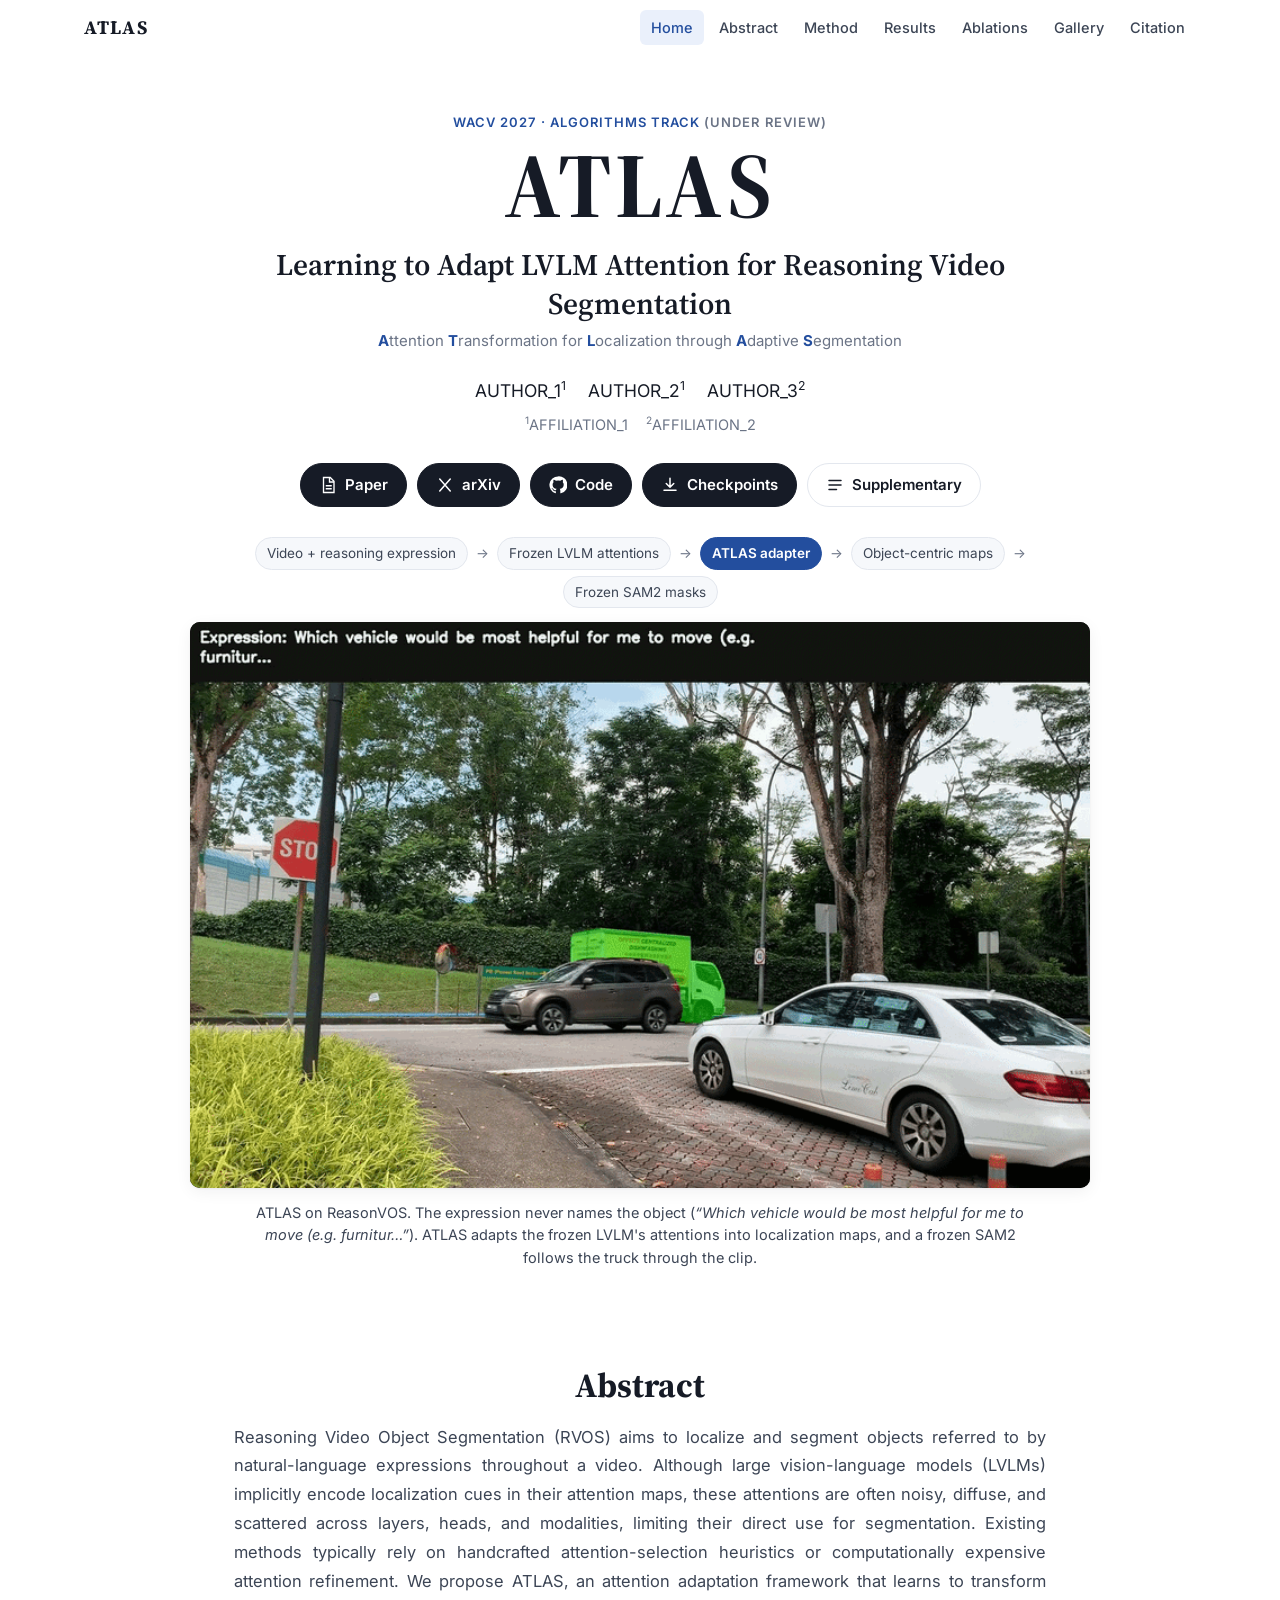
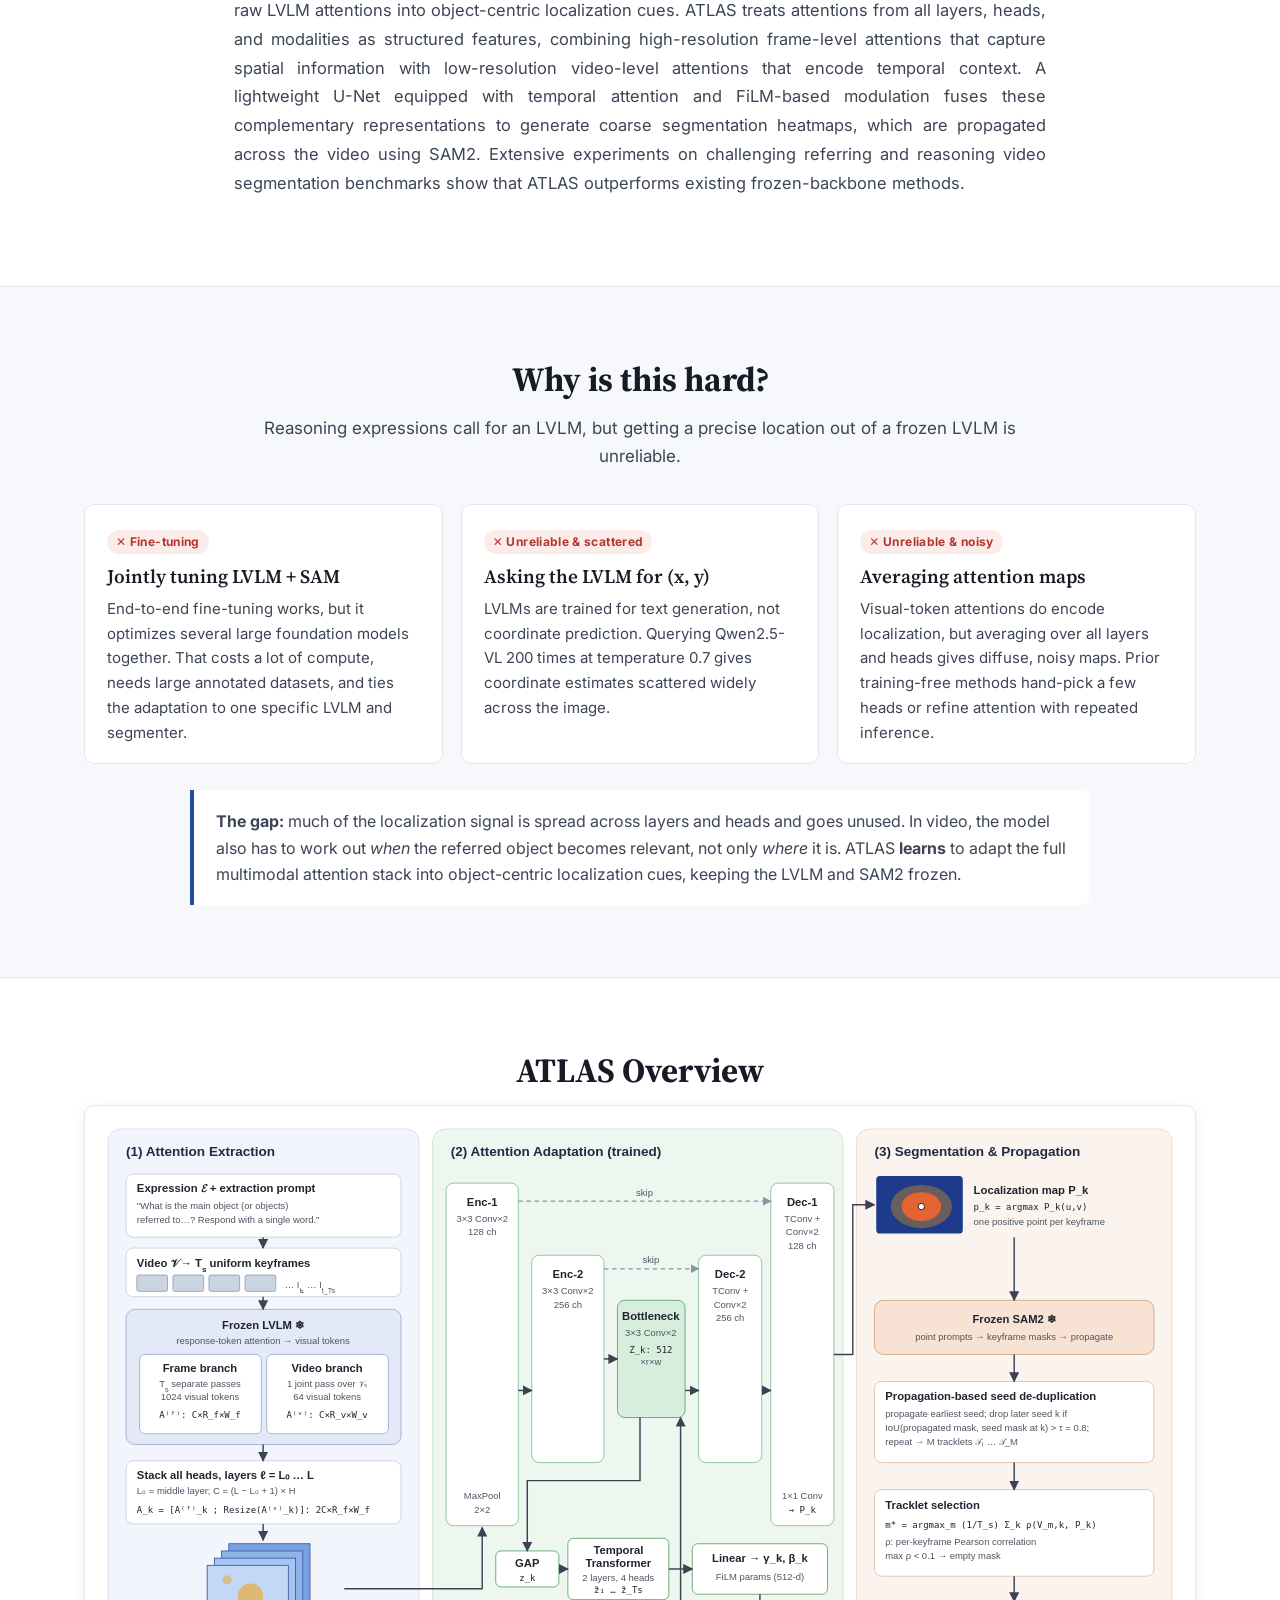
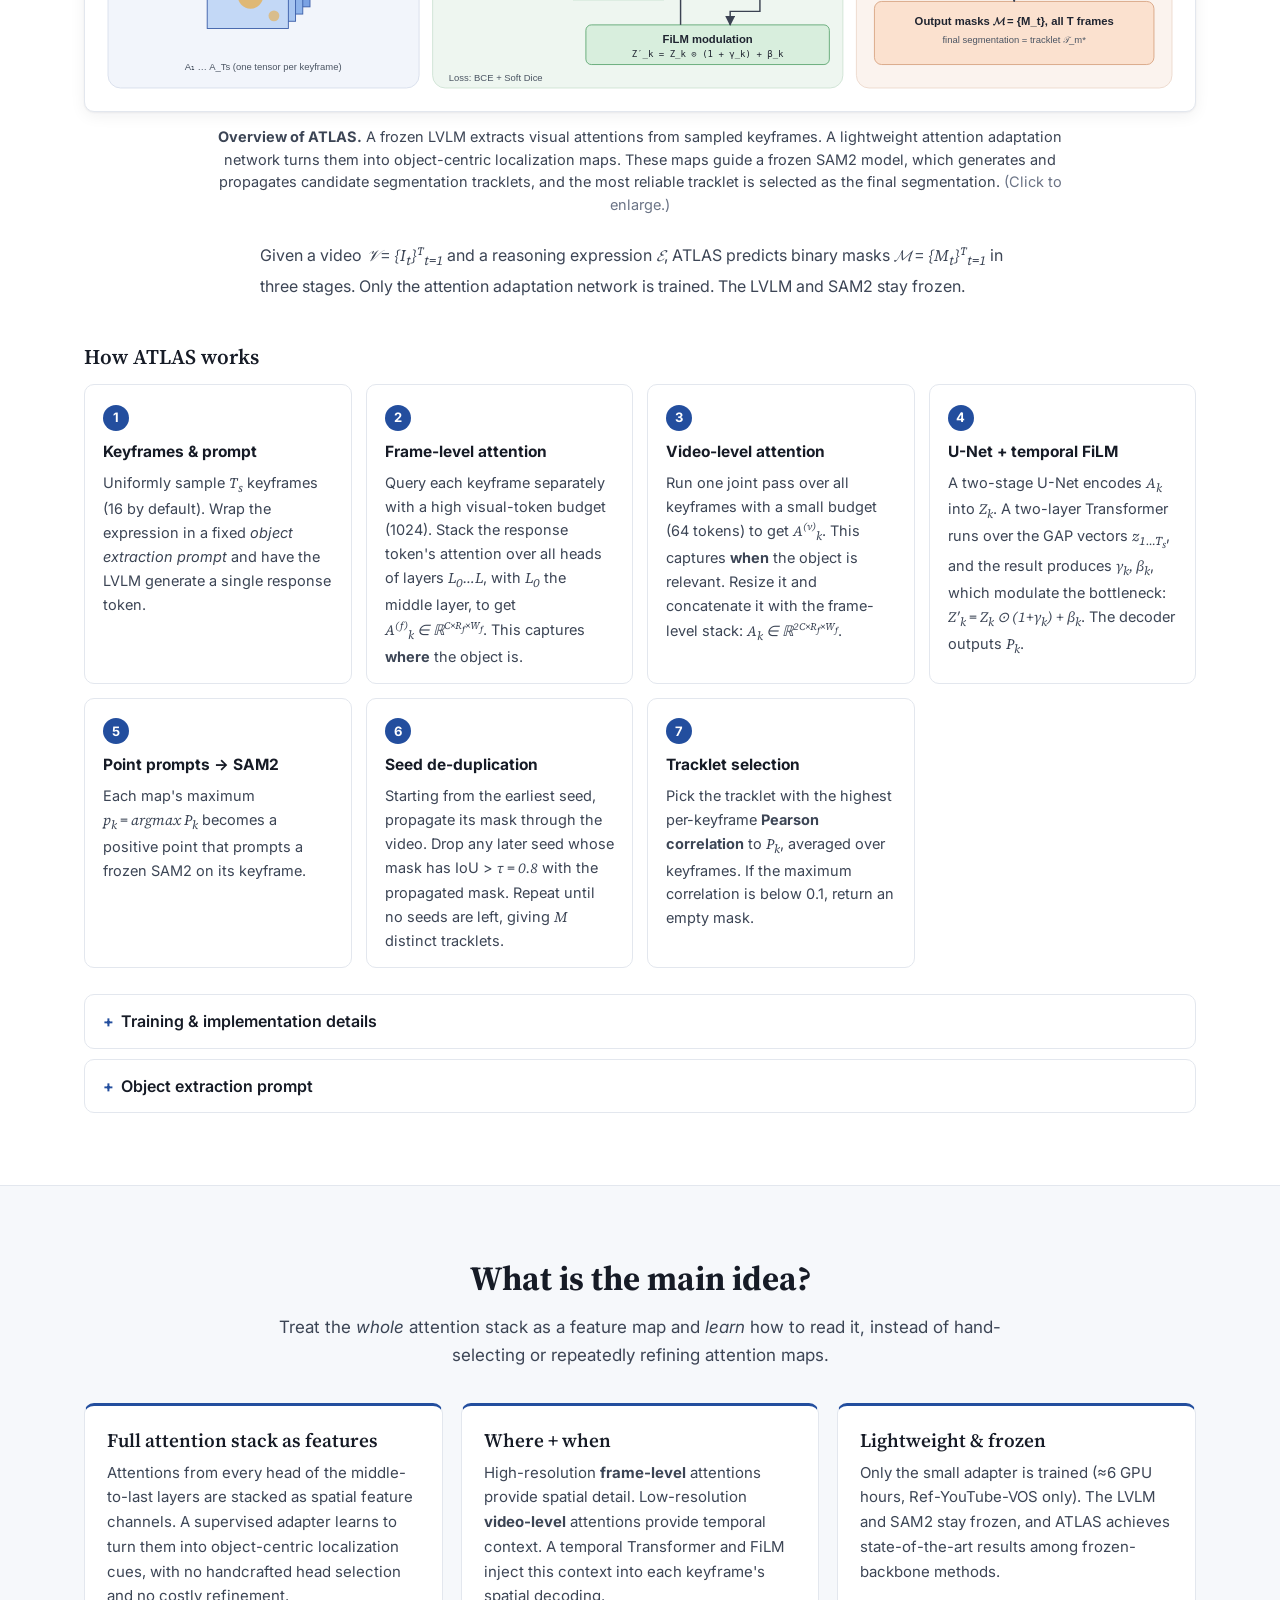
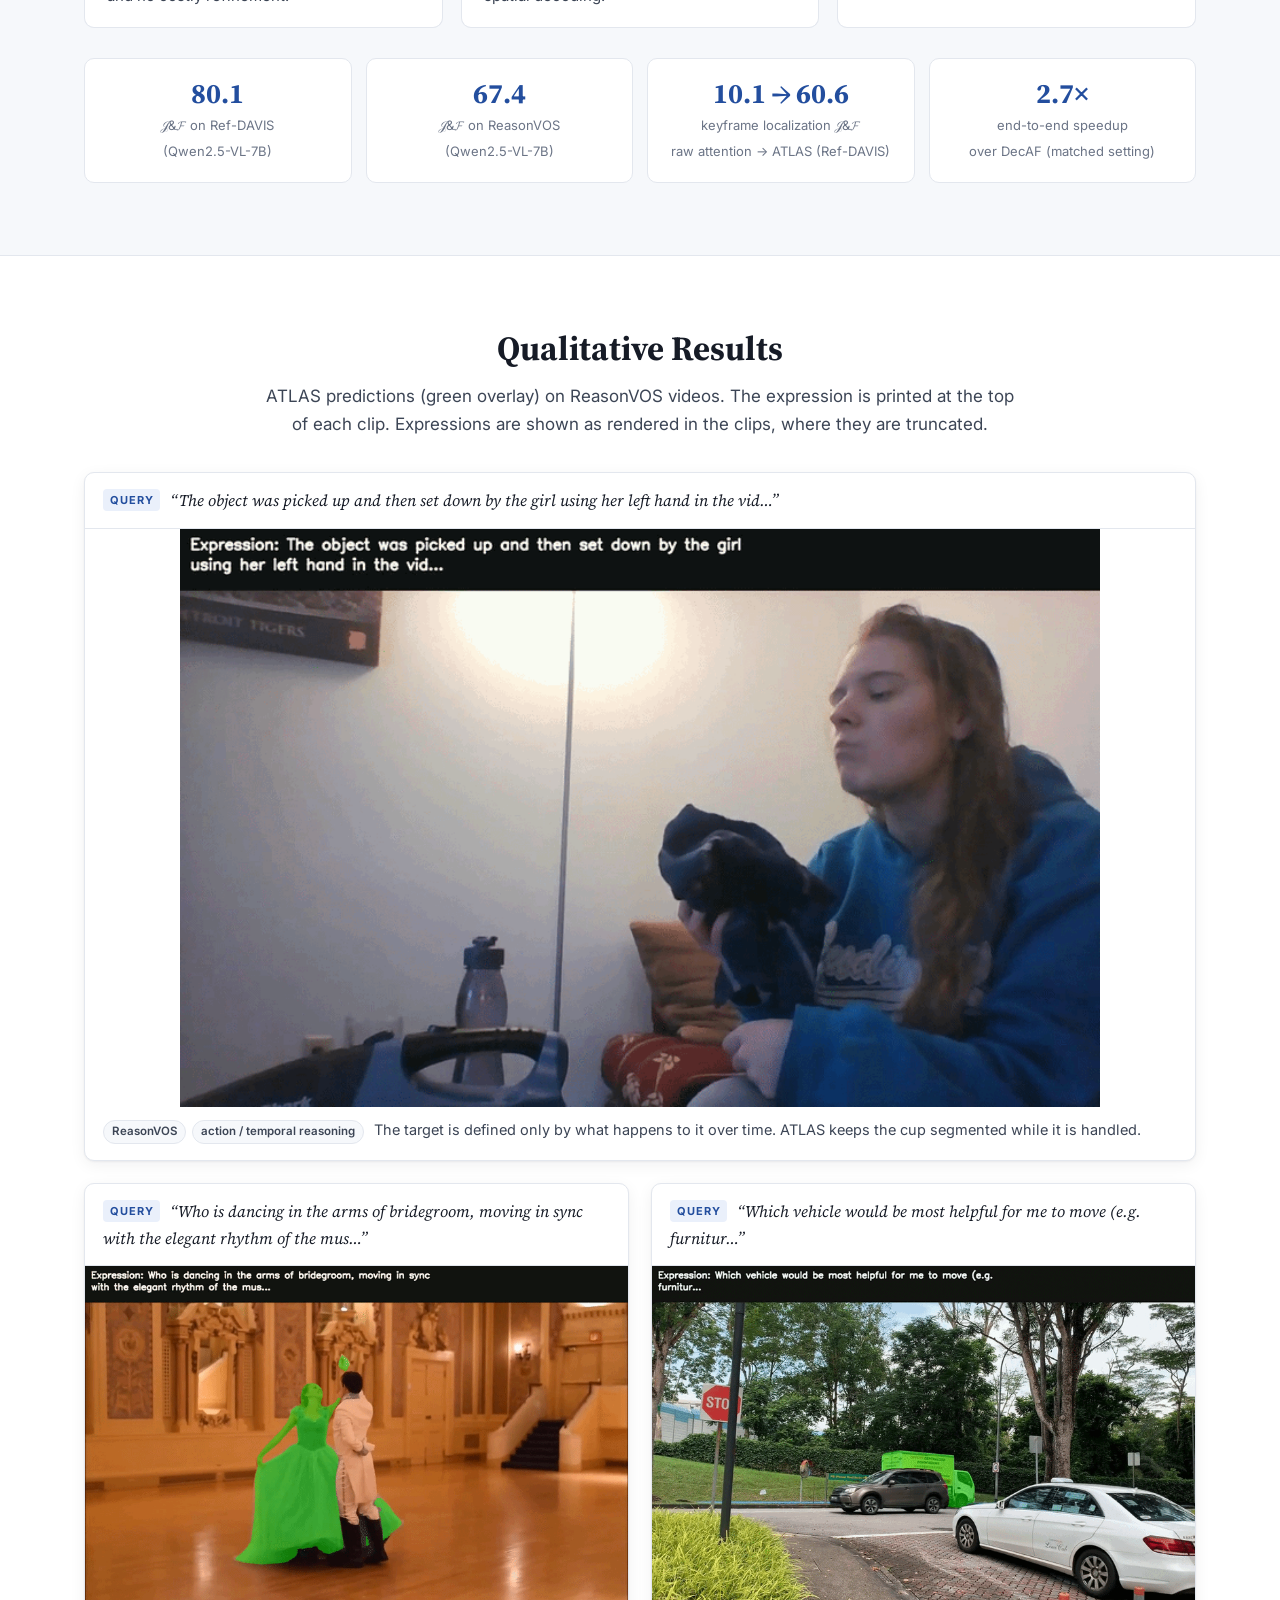
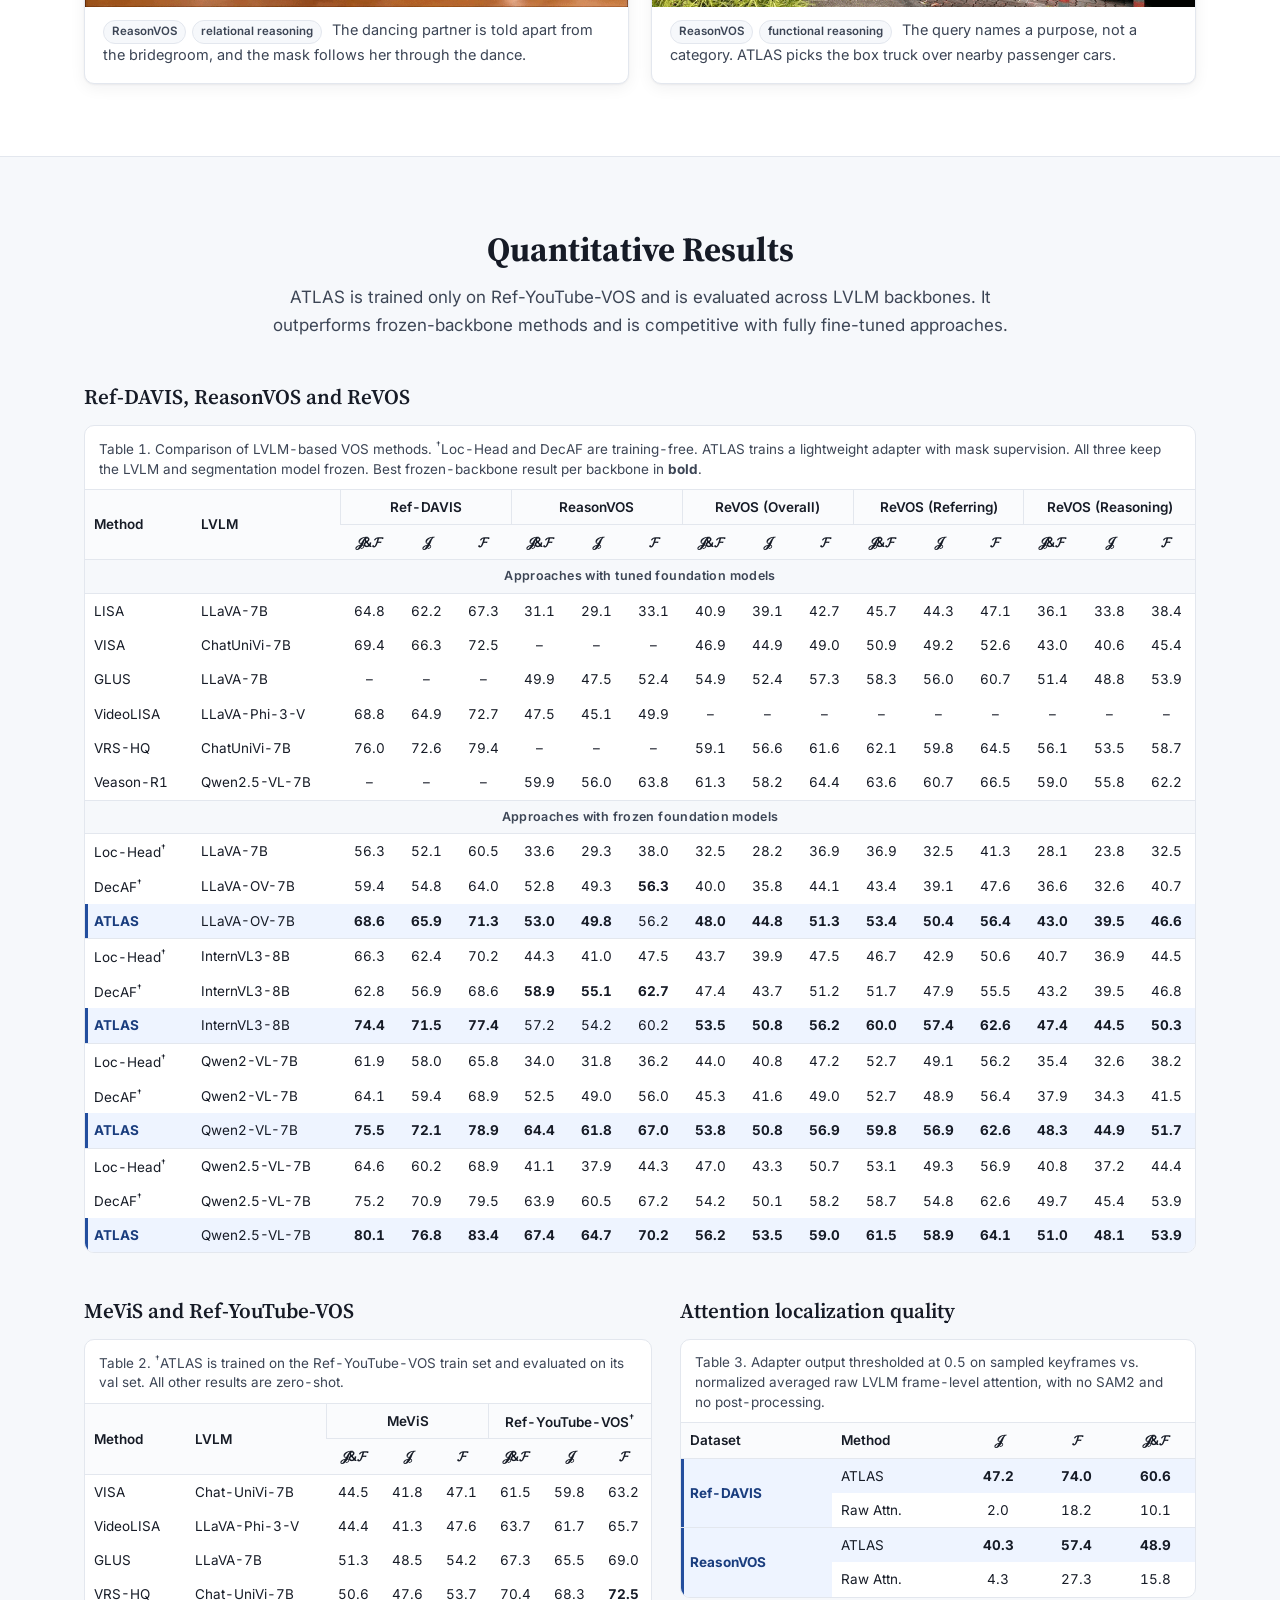
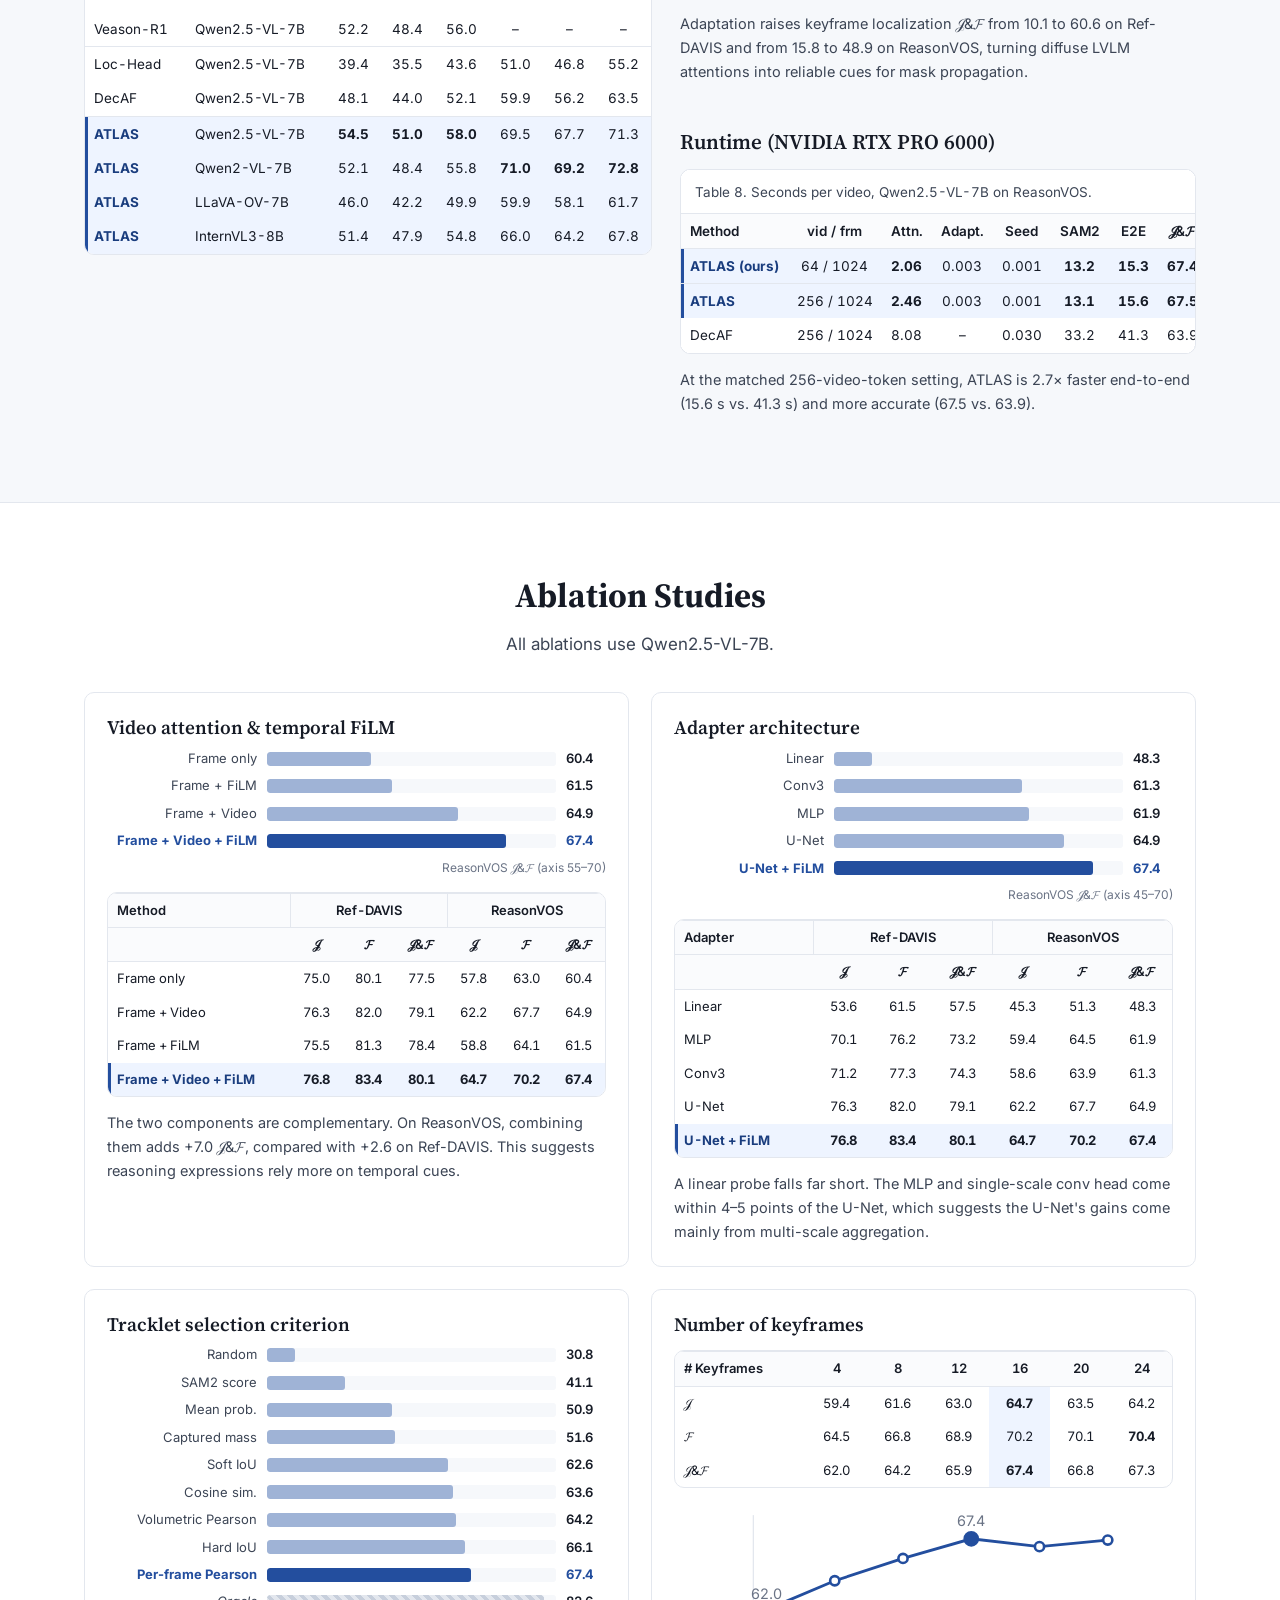
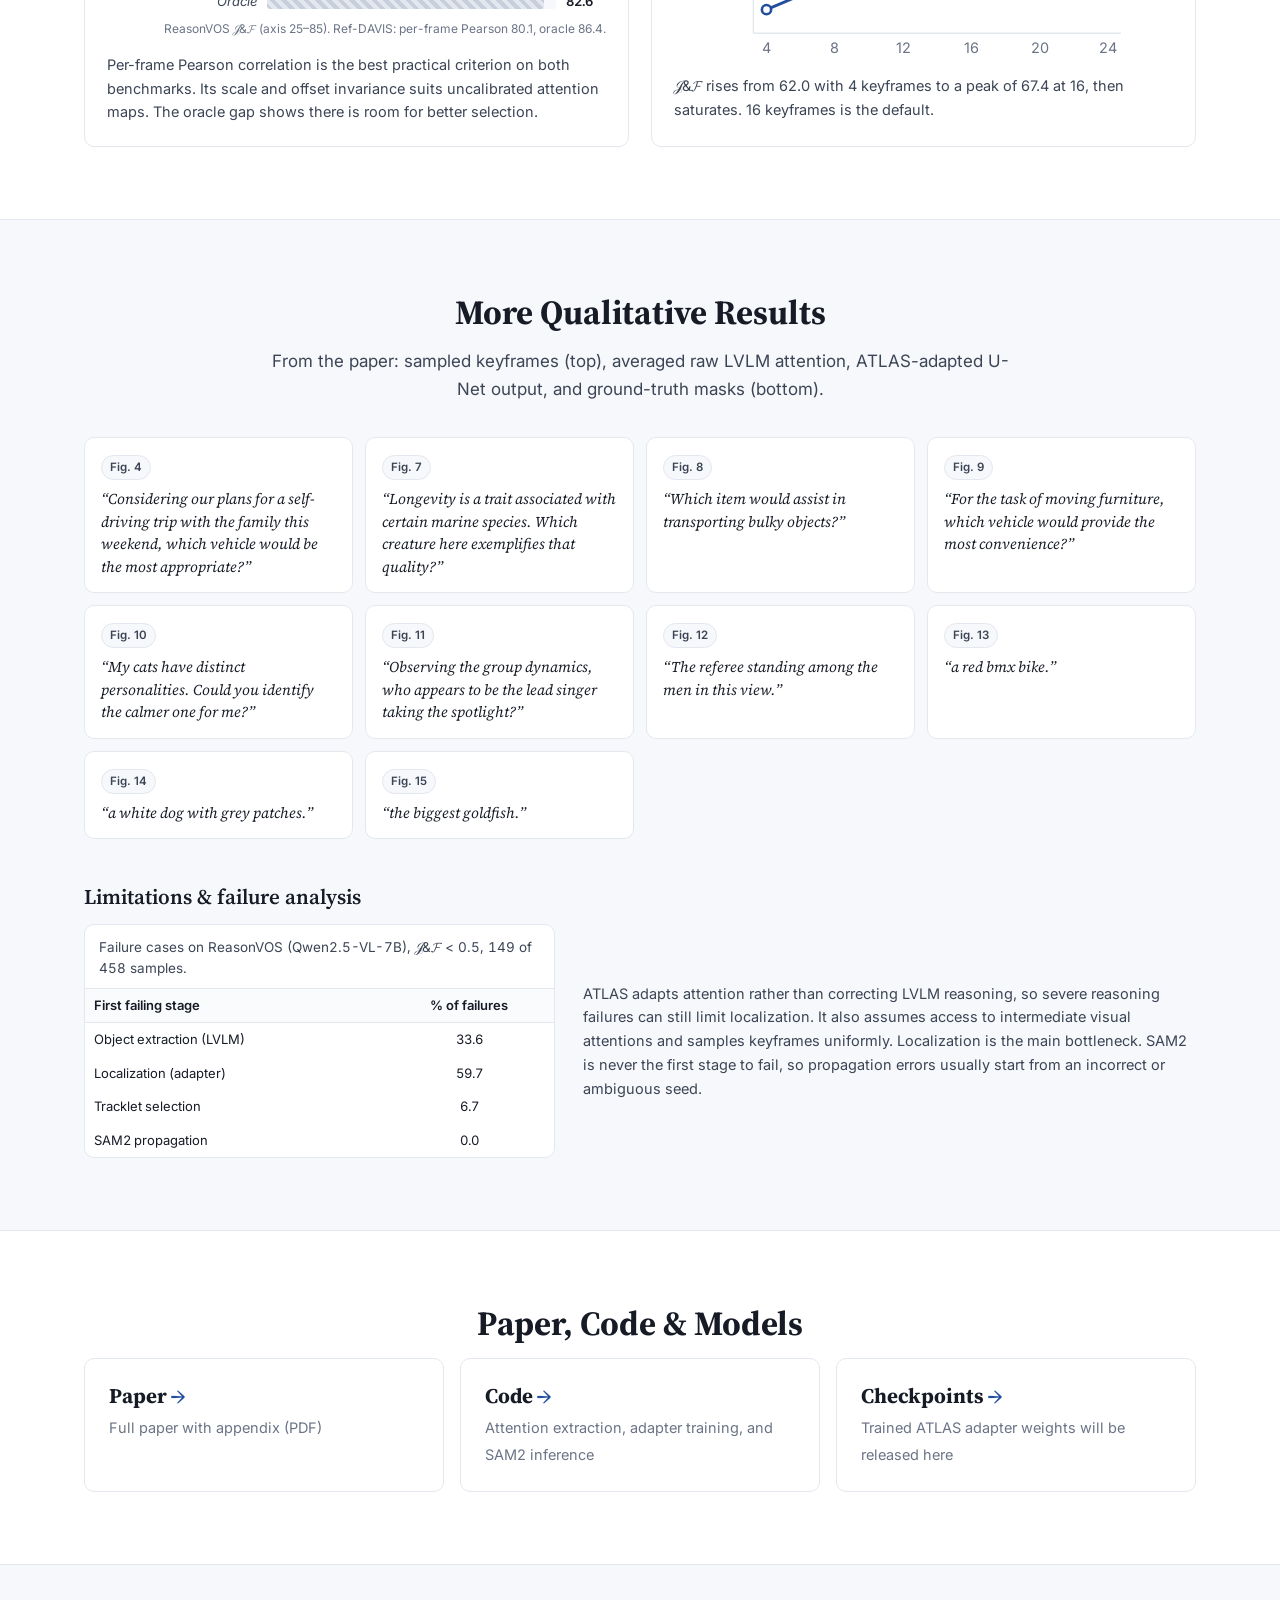
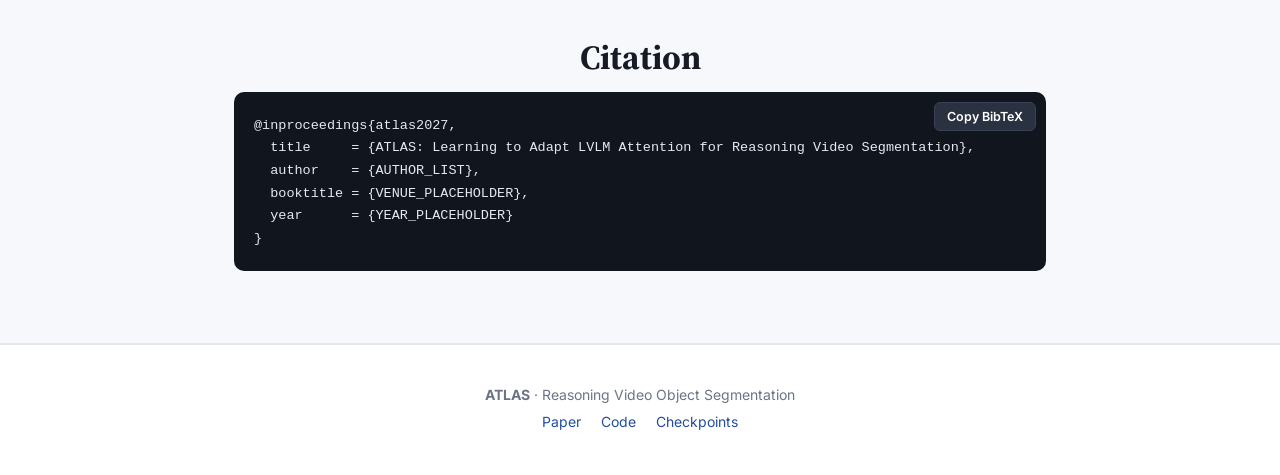
==== index.html @ 5ec8ed73 "Add ATLAS project page" ====
<!doctype html>
<html lang="en">
<head>
  <meta charset="utf-8">
  <meta name="viewport" content="width=device-width, initial-scale=1">
  <title>ATLAS: Learning to Adapt LVLM Attention for Reasoning Video Segmentation</title>
  <meta name="description" content="ATLAS learns to transform raw LVLM attentions into object-centric localization cues for reasoning video object segmentation, using a lightweight U-Net with temporal attention and FiLM modulation and a frozen SAM2.">
  <meta property="og:type" content="website">
  <meta property="og:title" content="ATLAS: Learning to Adapt LVLM Attention for Reasoning Video Segmentation">
  <meta property="og:description" content="A lightweight attention adaptation network turns frozen-LVLM attentions into object-centric localization maps that prompt a frozen SAM2.">
  <!-- SITE_URL: replace with the absolute GitHub Pages URL so social previews resolve -->
  <meta property="og:image" content="assets/images/atlas_social_preview.jpg">
  <meta name="twitter:card" content="summary_large_image">
  <meta name="twitter:title" content="ATLAS: Learning to Adapt LVLM Attention for Reasoning Video Segmentation">
  <meta name="twitter:image" content="assets/images/atlas_social_preview.jpg">
  <link rel="icon" href="data:image/svg+xml,%3Csvg xmlns='http://www.w3.org/2000/svg' viewBox='0 0 32 32'%3E%3Crect width='32' height='32' rx='7' fill='%23234e9e'/%3E%3Ctext x='16' y='23' font-family='Georgia' font-size='20' font-weight='700' fill='white' text-anchor='middle'%3EA%3C/text%3E%3C/svg%3E">
  <link rel="preconnect" href="https://fonts.googleapis.com">
  <link rel="preconnect" href="https://fonts.gstatic.com" crossorigin>
  <link href="https://fonts.googleapis.com/css2?family=Inter:wght@400;500;600;700&family=Source+Serif+4:opsz,wght@8..60,500;8..60,600;8..60,700&family=JetBrains+Mono:wght@400&display=swap" rel="stylesheet">
  <link rel="stylesheet" href="css/style.css">
</head>
<body>
<a class="skip" href="#main">Skip to content</a>

<header class="nav" id="nav">
  <div class="nav-inner">
    <a class="brand" href="#home">ATLAS</a>
    <button class="nav-toggle" aria-label="Toggle navigation" aria-expanded="false" aria-controls="nav-links">
      <span></span><span></span><span></span>
    </button>
    <nav id="nav-links" class="nav-links" aria-label="Sections">
      <a href="#home">Home</a>
      <a href="#abstract">Abstract</a>
      <a href="#method">Method</a>
      <a href="#results">Results</a>
      <a href="#ablations">Ablations</a>
      <a href="#gallery">Gallery</a>
      <a href="#citation">Citation</a>
    </nav>
  </div>
</header>

<main id="main">

<!-- ================= HERO ================= -->
<section class="hero" id="home">
  <div class="wrap narrow center">
    <p class="venue">WACV 2027 · Algorithms Track <span class="muted">(under review)</span></p>
    <h1 class="acronym">ATLAS</h1>
    <p class="title">Learning to Adapt LVLM Attention for Reasoning Video Segmentation</p>
    <p class="expansion"><b>A</b>ttention <b>T</b>ransformation for <b>L</b>ocalization through <b>A</b>daptive <b>S</b>egmentation</p>

    <!-- AUTHORS: the submitted PDF is anonymous. Replace with real names/affiliations. -->
    <p class="authors">
      <span>AUTHOR_1<sup>1</sup></span>
      <span>AUTHOR_2<sup>1</sup></span>
      <span>AUTHOR_3<sup>2</sup></span>
    </p>
    <p class="affils"><span><sup>1</sup>AFFILIATION_1</span> <span><sup>2</sup>AFFILIATION_2</span></p>

    <div class="links">
      <a class="btn" href="PAPER_URL"><svg viewBox="0 0 24 24" aria-hidden="true"><path d="M6 2h9l5 5v15H6z" fill="none" stroke="currentColor" stroke-width="1.8"/><path d="M14 2v6h6M9 13h8M9 17h8" stroke="currentColor" stroke-width="1.8" fill="none"/></svg>Paper</a>
      <a class="btn" href="ARXIV_URL"><svg viewBox="0 0 24 24" aria-hidden="true"><path d="M5 4l14 16M19 4L5 20" stroke="currentColor" stroke-width="2" fill="none" stroke-linecap="round"/></svg>arXiv</a>
      <a class="btn" href="CODE_URL"><svg viewBox="0 0 24 24" aria-hidden="true"><path fill="currentColor" d="M12 .5a11.5 11.5 0 0 0-3.6 22.4c.6.1.8-.3.8-.6v-2c-3.2.7-3.9-1.5-3.9-1.5-.5-1.3-1.3-1.7-1.3-1.7-1-.7.1-.7.1-.7 1.2.1 1.8 1.2 1.8 1.2 1 1.8 2.8 1.3 3.5 1 .1-.8.4-1.3.7-1.6-2.6-.3-5.3-1.3-5.3-5.7 0-1.3.5-2.3 1.2-3.1-.1-.3-.5-1.5.1-3.1 0 0 1-.3 3.2 1.2a11 11 0 0 1 5.8 0c2.2-1.5 3.2-1.2 3.2-1.2.6 1.6.2 2.8.1 3.1.8.8 1.2 1.8 1.2 3.1 0 4.4-2.7 5.4-5.3 5.7.4.4.8 1.1.8 2.2v3.3c0 .3.2.7.8.6A11.5 11.5 0 0 0 12 .5z"/></svg>Code</a>
      <a class="btn" href="CHECKPOINT_URL"><svg viewBox="0 0 24 24" aria-hidden="true"><path d="M12 3v12m0 0l-5-5m5 5l5-5M4 19h16" stroke="currentColor" stroke-width="2" fill="none" stroke-linecap="round" stroke-linejoin="round"/></svg>Checkpoints</a>
      <a class="btn ghost" href="SUPPLEMENTARY_URL"><svg viewBox="0 0 24 24" aria-hidden="true"><path d="M4 6h16M4 12h16M4 18h10" stroke="currentColor" stroke-width="2" fill="none" stroke-linecap="round"/></svg>Supplementary</a>
    </div>
  </div>

  <!-- ================= TEASER ================= -->
  <div class="wrap teaser">
    <figure class="teaser-fig">
      <div class="teaser-flow" aria-hidden="true">
        <span>Video + reasoning expression</span><i>→</i>
        <span>Frozen LVLM attentions</span><i>→</i>
        <span class="hl">ATLAS adapter</span><i>→</i>
        <span>Object-centric maps</span><i>→</i>
        <span>Frozen SAM2 masks</span>
      </div>
      <img src="assets/gifs/reasonvos_example_01_vehicle.gif" width="800" height="503"
           alt="ATLAS segmenting a green moving truck across a ReasonVOS video for the expression 'Which vehicle would be most helpful for me to move (e.g. furniture…'">
      <figcaption>
        ATLAS on ReasonVOS. The expression never names the object (<em>“Which vehicle would be most helpful for me to move (e.g. furnitur…”</em>). ATLAS adapts the frozen LVLM's attentions into localization maps, and a frozen SAM2 follows the truck through the clip.
      </figcaption>
    </figure>
  </div>
</section>

<!-- ================= ABSTRACT ================= -->
<section id="abstract" class="section">
  <div class="wrap narrow">
    <h2>Abstract</h2>
    <p class="abstract">
      Reasoning Video Object Segmentation (RVOS) aims to localize and segment objects referred to by natural-language expressions throughout a video. Although large vision-language models (LVLMs) implicitly encode localization cues in their attention maps, these attentions are often noisy, diffuse, and scattered across layers, heads, and modalities, limiting their direct use for segmentation. Existing methods typically rely on handcrafted attention-selection heuristics or computationally expensive attention refinement. We propose ATLAS, an attention adaptation framework that learns to transform raw LVLM attentions into object-centric localization cues. ATLAS treats attentions from all layers, heads, and modalities as structured features, combining high-resolution frame-level attentions that capture spatial information with low-resolution video-level attentions that encode temporal context. A lightweight U-Net equipped with temporal attention and FiLM-based modulation fuses these complementary representations to generate coarse segmentation heatmaps, which are propagated across the video using SAM2. Extensive experiments on challenging referring and reasoning video segmentation benchmarks show that ATLAS outperforms existing frozen-backbone methods.
    </p>
  </div>
</section>

<!-- ================= MOTIVATION ================= -->
<section id="motivation" class="section alt">
  <div class="wrap">
    <h2>Why is this hard?</h2>
    <p class="lead center narrow-text">Reasoning expressions call for an LVLM, but getting a precise location out of a frozen LVLM is unreliable.</p>
    <div class="cards three">
      <article class="card">
        <div class="card-tag bad">✕ Fine-tuning</div>
        <h3>Jointly tuning LVLM + SAM</h3>
        <p>End-to-end fine-tuning works, but it optimizes several large foundation models together. That costs a lot of compute, needs large annotated datasets, and ties the adaptation to one specific LVLM and segmenter.</p>
      </article>
      <article class="card">
        <div class="card-tag bad">✕ Unreliable &amp; scattered</div>
        <h3>Asking the LVLM for (x, y)</h3>
        <p>LVLMs are trained for text generation, not coordinate prediction. Querying Qwen2.5-VL 200 times at temperature 0.7 gives coordinate estimates scattered widely across the image.</p>
      </article>
      <article class="card">
        <div class="card-tag bad">✕ Unreliable &amp; noisy</div>
        <h3>Averaging attention maps</h3>
        <p>Visual-token attentions do encode localization, but averaging over all layers and heads gives diffuse, noisy maps. Prior training-free methods hand-pick a few heads or refine attention with repeated inference.</p>
      </article>
    </div>
    <div class="callout">
      <p><b>The gap:</b> much of the localization signal is spread across layers and heads and goes unused. In video, the model also has to work out <em>when</em> the referred object becomes relevant, not only <em>where</em> it is. ATLAS <b>learns</b> to adapt the full multimodal attention stack into object-centric localization cues, keeping the LVLM and SAM2 frozen.</p>
    </div>
  </div>
</section>

<!-- ================= METHOD ================= -->
<section id="method" class="section">
  <div class="wrap">
    <h2>ATLAS Overview</h2>
    <figure class="arch">
      <!-- To use the original Figure 2 from the paper instead, export it to
           assets/figures/atlas_architecture.png and change the src below. -->
      <a href="assets/figures/atlas_architecture.svg" target="_blank" rel="noopener">
        <img src="assets/figures/atlas_architecture.svg" alt="ATLAS architecture: a frozen LVLM produces frame-level (1024-token) and video-level (64-token) attention stacks from Ts keyframes; a U-Net with a temporal Transformer and FiLM bottleneck modulation predicts localization maps; argmax point prompts drive a frozen SAM2, duplicate seeds are removed by propagation, and the final tracklet is chosen by per-frame Pearson correlation.">
      </a>
      <figcaption><b>Overview of ATLAS.</b> A frozen LVLM extracts visual attentions from sampled keyframes. A lightweight attention adaptation network turns them into object-centric localization maps. These maps guide a frozen SAM2 model, which generates and propagates candidate segmentation tracklets, and the most reliable tracklet is selected as the final segmentation. <span class="muted">(Click to enlarge.)</span></figcaption>
    </figure>

    <div class="method-text narrow-text">
      <p>Given a video <span class="m">𝒱 = {I<sub>t</sub>}<sup>T</sup><sub>t=1</sub></span> and a reasoning expression <span class="m">𝓔</span>, ATLAS predicts binary masks <span class="m">𝓜 = {M<sub>t</sub>}<sup>T</sup><sub>t=1</sub></span> in three stages. Only the attention adaptation network is trained. The LVLM and SAM2 stay frozen.</p>
    </div>

    <h3 class="sub" id="how">How ATLAS works</h3>
    <ol class="steps">
      <li>
        <span class="num">1</span>
        <h4>Keyframes &amp; prompt</h4>
        <p>Uniformly sample <span class="m">T<sub>s</sub></span> keyframes (16 by default). Wrap the expression in a fixed <em>object extraction prompt</em> and have the LVLM generate a single response token.</p>
      </li>
      <li>
        <span class="num">2</span>
        <h4>Frame-level attention</h4>
        <p>Query each keyframe separately with a high visual-token budget (1024). Stack the response token's attention over all heads of layers <span class="m">L<sub>0</sub>…L</span>, with <span class="m">L<sub>0</sub></span> the middle layer, to get <span class="m">A<sup>(f)</sup><sub>k</sub> ∈ ℝ<sup>C×R<sub>f</sub>×W<sub>f</sub></sup></span>. This captures <b>where</b> the object is.</p>
      </li>
      <li>
        <span class="num">3</span>
        <h4>Video-level attention</h4>
        <p>Run one joint pass over all keyframes with a small budget (64 tokens) to get <span class="m">A<sup>(v)</sup><sub>k</sub></span>. This captures <b>when</b> the object is relevant. Resize it and concatenate it with the frame-level stack: <span class="m">A<sub>k</sub> ∈ ℝ<sup>2C×R<sub>f</sub>×W<sub>f</sub></sup></span>.</p>
      </li>
      <li>
        <span class="num">4</span>
        <h4>U-Net + temporal FiLM</h4>
        <p>A two-stage U-Net encodes <span class="m">A<sub>k</sub></span> into <span class="m">Z<sub>k</sub></span>. A two-layer Transformer runs over the GAP vectors <span class="m">z<sub>1…T<sub>s</sub></sub></span>, and the result produces <span class="m">γ<sub>k</sub>, β<sub>k</sub></span>, which modulate the bottleneck: <span class="m">Z′<sub>k</sub> = Z<sub>k</sub> ⊙ (1+γ<sub>k</sub>) + β<sub>k</sub></span>. The decoder outputs <span class="m">P<sub>k</sub></span>.</p>
      </li>
      <li>
        <span class="num">5</span>
        <h4>Point prompts → SAM2</h4>
        <p>Each map's maximum <span class="m">p<sub>k</sub> = argmax P<sub>k</sub></span> becomes a positive point that prompts a frozen SAM2 on its keyframe.</p>
      </li>
      <li>
        <span class="num">6</span>
        <h4>Seed de-duplication</h4>
        <p>Starting from the earliest seed, propagate its mask through the video. Drop any later seed whose mask has IoU &gt; <span class="m">τ = 0.8</span> with the propagated mask. Repeat until no seeds are left, giving <span class="m">M</span> distinct tracklets.</p>
      </li>
      <li>
        <span class="num">7</span>
        <h4>Tracklet selection</h4>
        <p>Pick the tracklet with the highest per-keyframe <b>Pearson correlation</b> to <span class="m">P<sub>k</sub></span>, averaged over keyframes. If the maximum correlation is below 0.1, return an empty mask.</p>
      </li>
    </ol>

    <div class="details">
      <details>
        <summary>Training &amp; implementation details</summary>
        <div class="details-body">
          <ul>
            <li><b>Loss:</b> <span class="m">𝓛 = 𝓛<sub>BCE</sub> + 𝓛<sub>Dice</sub></span> between <span class="m">P<sub>k</sub></span> and the ground-truth mask <span class="m">M<sub>t<sub>k</sub></sub></span>.</li>
            <li><b>Adapter:</b> U-Net with two encoder and two decoder stages of two 3×3 convolutions each, BN + ReLU, and a 512-d bottleneck. Input is <span class="m">2C = 784</span> channels (<span class="m">C = 392</span> per modality) on a 24×42 grid. Temporal Transformer: 2 layers, 4 heads.</li>
            <li><b>Training data:</b> Ref-YouTube-VOS training split only.</li>
            <li><b>Optimization:</b> AdamW, lr 1×10<sup>−4</sup> → 1×10<sup>−5</sup> (linear decay), weight decay 10<sup>−4</sup>, batch size 8 clips, 20 epochs. About 6 GPU hours on a single NVIDIA RTX Pro 6000.</li>
            <li><b>Backbones:</b> LLaVA-OV-7B, InternVL3-8B, Qwen2-VL-7B, Qwen2.5-VL-7B. Segmentation model: SAM2-Hiera-Large.</li>
          </ul>
        </div>
      </details>
      <details>
        <summary>Object extraction prompt</summary>
        <div class="details-body">
          <pre class="prompt">{Expression}

What is the main object (or objects) referred to in the given expression or question?
Focus on the primary subject or agent involved in the described action or behavior.
Respond with a single word (e.g., "cat", "person", "dog") that best describes the target object(s).</pre>
        </div>
      </details>
    </div>
  </div>
</section>

<!-- ================= NOVELTY ================= -->
<section id="novelty" class="section alt">
  <div class="wrap">
    <h2>What is the main idea?</h2>
    <p class="lead center narrow-text">Treat the <em>whole</em> attention stack as a feature map and <em>learn</em> how to read it, instead of hand-selecting or repeatedly refining attention maps.</p>
    <div class="cards three">
      <article class="card accent">
        <h3>Full attention stack as features</h3>
        <p>Attentions from every head of the middle-to-last layers are stacked as spatial feature channels. A supervised adapter learns to turn them into object-centric localization cues, with no handcrafted head selection and no costly refinement.</p>
      </article>
      <article class="card accent">
        <h3>Where + when</h3>
        <p>High-resolution <b>frame-level</b> attentions provide spatial detail. Low-resolution <b>video-level</b> attentions provide temporal context. A temporal Transformer and FiLM inject this context into each keyframe's spatial decoding.</p>
      </article>
      <article class="card accent">
        <h3>Lightweight &amp; frozen</h3>
        <p>Only the small adapter is trained (≈6 GPU hours, Ref-YouTube-VOS only). The LVLM and SAM2 stay frozen, and ATLAS achieves state-of-the-art results among frozen-backbone methods.</p>
      </article>
    </div>

    <div class="stat-row" role="list">
      <div class="stat" role="listitem"><b>80.1</b><span>𝒥&amp;𝓕 on Ref-DAVIS<br>(Qwen2.5-VL-7B)</span></div>
      <div class="stat" role="listitem"><b>67.4</b><span>𝒥&amp;𝓕 on ReasonVOS<br>(Qwen2.5-VL-7B)</span></div>
      <div class="stat" role="listitem"><b>10.1 → 60.6</b><span>keyframe localization 𝒥&amp;𝓕<br>raw attention → ATLAS (Ref-DAVIS)</span></div>
      <div class="stat" role="listitem"><b>2.7×</b><span>end-to-end speedup<br>over DecAF (matched setting)</span></div>
    </div>
  </div>
</section>

<!-- ================= QUALITATIVE GIFS ================= -->
<section id="gallery" class="section">
  <div class="wrap">
    <h2>Qualitative Results</h2>
    <p class="lead center narrow-text">ATLAS predictions (green overlay) on ReasonVOS videos. The expression is printed at the top of each clip. Expressions are shown as rendered in the clips, where they are truncated.</p>
    <div class="gallery">
      <figure class="g-item wide">
        <div class="query"><span class="q-label">Query</span>“The object was picked up and then set down by the girl using her left hand in the vid…”</div>
        <img loading="lazy" src="assets/gifs/reasonvos_example_02_object_picked_up.gif" width="800" height="503"
             alt="ATLAS segments the cup that a girl picks up and puts down in an indoor video.">
        <figcaption><span class="pill">ReasonVOS</span><span class="pill">action / temporal reasoning</span> The target is defined only by what happens to it over time. ATLAS keeps the cup segmented while it is handled.</figcaption>
      </figure>
      <figure class="g-item">
        <div class="query"><span class="q-label">Query</span>“Who is dancing in the arms of bridegroom, moving in sync with the elegant rhythm of the mus…”</div>
        <img loading="lazy" src="assets/gifs/reasonvos_example_03_dancer.gif" width="800" height="503"
             alt="ATLAS segments the woman in a green gown dancing with a groom in a ballroom.">
        <figcaption><span class="pill">ReasonVOS</span><span class="pill">relational reasoning</span> The dancing partner is told apart from the bridegroom, and the mask follows her through the dance.</figcaption>
      </figure>
      <figure class="g-item">
        <div class="query"><span class="q-label">Query</span>“Which vehicle would be most helpful for me to move (e.g. furnitur…”</div>
        <img loading="lazy" src="assets/gifs/reasonvos_example_01_vehicle.gif" width="800" height="503"
             alt="ATLAS segments a moving box truck while passenger cars are ignored.">
        <figcaption><span class="pill">ReasonVOS</span><span class="pill">functional reasoning</span> The query names a purpose, not a category. ATLAS picks the box truck over nearby passenger cars.</figcaption>
      </figure>
    </div>
  </div>
</section>

<!-- ================= QUANTITATIVE ================= -->
<section id="results" class="section alt">
  <div class="wrap">
    <h2>Quantitative Results</h2>
    <p class="lead center narrow-text">ATLAS is trained only on Ref-YouTube-VOS and is evaluated across LVLM backbones. It outperforms frozen-backbone methods and is competitive with fully fine-tuned approaches.</p>

    <h3 class="sub">Ref-DAVIS, ReasonVOS and ReVOS</h3>
    <div class="table-wrap">
      <table class="results">
        <caption>Table 1. Comparison of LVLM-based VOS methods. <sup>†</sup>Loc-Head and DecAF are training-free. ATLAS trains a lightweight adapter with mask supervision. All three keep the LVLM and segmentation model frozen. Best frozen-backbone result per backbone in <b>bold</b>.</caption>
        <thead>
          <tr><th rowspan="2" class="l">Method</th><th rowspan="2" class="l">LVLM</th><th colspan="3">Ref-DAVIS</th><th colspan="3">ReasonVOS</th><th colspan="3">ReVOS (Overall)</th><th colspan="3">ReVOS (Referring)</th><th colspan="3">ReVOS (Reasoning)</th></tr>
          <tr><th>𝒥&amp;𝓕</th><th>𝒥</th><th>𝓕</th><th>𝒥&amp;𝓕</th><th>𝒥</th><th>𝓕</th><th>𝒥&amp;𝓕</th><th>𝒥</th><th>𝓕</th><th>𝒥&amp;𝓕</th><th>𝒥</th><th>𝓕</th><th>𝒥&amp;𝓕</th><th>𝒥</th><th>𝓕</th></tr>
        </thead>
        <tbody>
          <tr class="group"><td colspan="17">Approaches with tuned foundation models</td></tr>
          <tr><td class="l">LISA</td><td class="l">LLaVA-7B</td><td>64.8</td><td>62.2</td><td>67.3</td><td>31.1</td><td>29.1</td><td>33.1</td><td>40.9</td><td>39.1</td><td>42.7</td><td>45.7</td><td>44.3</td><td>47.1</td><td>36.1</td><td>33.8</td><td>38.4</td></tr>
          <tr><td class="l">VISA</td><td class="l">ChatUniVi-7B</td><td>69.4</td><td>66.3</td><td>72.5</td><td>–</td><td>–</td><td>–</td><td>46.9</td><td>44.9</td><td>49.0</td><td>50.9</td><td>49.2</td><td>52.6</td><td>43.0</td><td>40.6</td><td>45.4</td></tr>
          <tr><td class="l">GLUS</td><td class="l">LLaVA-7B</td><td>–</td><td>–</td><td>–</td><td>49.9</td><td>47.5</td><td>52.4</td><td>54.9</td><td>52.4</td><td>57.3</td><td>58.3</td><td>56.0</td><td>60.7</td><td>51.4</td><td>48.8</td><td>53.9</td></tr>
          <tr><td class="l">VideoLISA</td><td class="l">LLaVA-Phi-3-V</td><td>68.8</td><td>64.9</td><td>72.7</td><td>47.5</td><td>45.1</td><td>49.9</td><td>–</td><td>–</td><td>–</td><td>–</td><td>–</td><td>–</td><td>–</td><td>–</td><td>–</td></tr>
          <tr><td class="l">VRS-HQ</td><td class="l">ChatUniVi-7B</td><td>76.0</td><td>72.6</td><td>79.4</td><td>–</td><td>–</td><td>–</td><td>59.1</td><td>56.6</td><td>61.6</td><td>62.1</td><td>59.8</td><td>64.5</td><td>56.1</td><td>53.5</td><td>58.7</td></tr>
          <tr><td class="l">Veason-R1</td><td class="l">Qwen2.5-VL-7B</td><td>–</td><td>–</td><td>–</td><td>59.9</td><td>56.0</td><td>63.8</td><td>61.3</td><td>58.2</td><td>64.4</td><td>63.6</td><td>60.7</td><td>66.5</td><td>59.0</td><td>55.8</td><td>62.2</td></tr>
          <tr class="group"><td colspan="17">Approaches with frozen foundation models</td></tr>
          <tr class="sep"><td class="l">Loc-Head<sup>†</sup></td><td class="l">LLaVA-7B</td><td>56.3</td><td>52.1</td><td>60.5</td><td>33.6</td><td>29.3</td><td>38.0</td><td>32.5</td><td>28.2</td><td>36.9</td><td>36.9</td><td>32.5</td><td>41.3</td><td>28.1</td><td>23.8</td><td>32.5</td></tr>
          <tr><td class="l">DecAF<sup>†</sup></td><td class="l">LLaVA-OV-7B</td><td>59.4</td><td>54.8</td><td>64.0</td><td>52.8</td><td>49.3</td><td><b>56.3</b></td><td>40.0</td><td>35.8</td><td>44.1</td><td>43.4</td><td>39.1</td><td>47.6</td><td>36.6</td><td>32.6</td><td>40.7</td></tr>
          <tr class="ours"><td class="l">ATLAS</td><td class="l">LLaVA-OV-7B</td><td><b>68.6</b></td><td><b>65.9</b></td><td><b>71.3</b></td><td><b>53.0</b></td><td><b>49.8</b></td><td>56.2</td><td><b>48.0</b></td><td><b>44.8</b></td><td><b>51.3</b></td><td><b>53.4</b></td><td><b>50.4</b></td><td><b>56.4</b></td><td><b>43.0</b></td><td><b>39.5</b></td><td><b>46.6</b></td></tr>
          <tr class="sep"><td class="l">Loc-Head<sup>†</sup></td><td class="l">InternVL3-8B</td><td>66.3</td><td>62.4</td><td>70.2</td><td>44.3</td><td>41.0</td><td>47.5</td><td>43.7</td><td>39.9</td><td>47.5</td><td>46.7</td><td>42.9</td><td>50.6</td><td>40.7</td><td>36.9</td><td>44.5</td></tr>
          <tr><td class="l">DecAF<sup>†</sup></td><td class="l">InternVL3-8B</td><td>62.8</td><td>56.9</td><td>68.6</td><td><b>58.9</b></td><td><b>55.1</b></td><td><b>62.7</b></td><td>47.4</td><td>43.7</td><td>51.2</td><td>51.7</td><td>47.9</td><td>55.5</td><td>43.2</td><td>39.5</td><td>46.8</td></tr>
          <tr class="ours"><td class="l">ATLAS</td><td class="l">InternVL3-8B</td><td><b>74.4</b></td><td><b>71.5</b></td><td><b>77.4</b></td><td>57.2</td><td>54.2</td><td>60.2</td><td><b>53.5</b></td><td><b>50.8</b></td><td><b>56.2</b></td><td><b>60.0</b></td><td><b>57.4</b></td><td><b>62.6</b></td><td><b>47.4</b></td><td><b>44.5</b></td><td><b>50.3</b></td></tr>
          <tr class="sep"><td class="l">Loc-Head<sup>†</sup></td><td class="l">Qwen2-VL-7B</td><td>61.9</td><td>58.0</td><td>65.8</td><td>34.0</td><td>31.8</td><td>36.2</td><td>44.0</td><td>40.8</td><td>47.2</td><td>52.7</td><td>49.1</td><td>56.2</td><td>35.4</td><td>32.6</td><td>38.2</td></tr>
          <tr><td class="l">DecAF<sup>†</sup></td><td class="l">Qwen2-VL-7B</td><td>64.1</td><td>59.4</td><td>68.9</td><td>52.5</td><td>49.0</td><td>56.0</td><td>45.3</td><td>41.6</td><td>49.0</td><td>52.7</td><td>48.9</td><td>56.4</td><td>37.9</td><td>34.3</td><td>41.5</td></tr>
          <tr class="ours"><td class="l">ATLAS</td><td class="l">Qwen2-VL-7B</td><td><b>75.5</b></td><td><b>72.1</b></td><td><b>78.9</b></td><td><b>64.4</b></td><td><b>61.8</b></td><td><b>67.0</b></td><td><b>53.8</b></td><td><b>50.8</b></td><td><b>56.9</b></td><td><b>59.8</b></td><td><b>56.9</b></td><td><b>62.6</b></td><td><b>48.3</b></td><td><b>44.9</b></td><td><b>51.7</b></td></tr>
          <tr class="sep"><td class="l">Loc-Head<sup>†</sup></td><td class="l">Qwen2.5-VL-7B</td><td>64.6</td><td>60.2</td><td>68.9</td><td>41.1</td><td>37.9</td><td>44.3</td><td>47.0</td><td>43.3</td><td>50.7</td><td>53.1</td><td>49.3</td><td>56.9</td><td>40.8</td><td>37.2</td><td>44.4</td></tr>
          <tr><td class="l">DecAF<sup>†</sup></td><td class="l">Qwen2.5-VL-7B</td><td>75.2</td><td>70.9</td><td>79.5</td><td>63.9</td><td>60.5</td><td>67.2</td><td>54.2</td><td>50.1</td><td>58.2</td><td>58.7</td><td>54.8</td><td>62.6</td><td>49.7</td><td>45.4</td><td>53.9</td></tr>
          <tr class="ours"><td class="l">ATLAS</td><td class="l">Qwen2.5-VL-7B</td><td><b>80.1</b></td><td><b>76.8</b></td><td><b>83.4</b></td><td><b>67.4</b></td><td><b>64.7</b></td><td><b>70.2</b></td><td><b>56.2</b></td><td><b>53.5</b></td><td><b>59.0</b></td><td><b>61.5</b></td><td><b>58.9</b></td><td><b>64.1</b></td><td><b>51.0</b></td><td><b>48.1</b></td><td><b>53.9</b></td></tr>
        </tbody>
      </table>
    </div>

    <div class="two-col">
      <div>
        <h3 class="sub">MeViS and Ref-YouTube-VOS</h3>
        <div class="table-wrap">
          <table class="results">
            <caption>Table 2. <sup>†</sup>ATLAS is trained on the Ref-YouTube-VOS train set and evaluated on its val set. All other results are zero-shot.</caption>
            <thead>
              <tr><th rowspan="2" class="l">Method</th><th rowspan="2" class="l">LVLM</th><th colspan="3">MeViS</th><th colspan="3">Ref-YouTube-VOS<sup>†</sup></th></tr>
              <tr><th>𝒥&amp;𝓕</th><th>𝒥</th><th>𝓕</th><th>𝒥&amp;𝓕</th><th>𝒥</th><th>𝓕</th></tr>
            </thead>
            <tbody>
              <tr><td class="l">VISA</td><td class="l">Chat-UniVi-7B</td><td>44.5</td><td>41.8</td><td>47.1</td><td>61.5</td><td>59.8</td><td>63.2</td></tr>
              <tr><td class="l">VideoLISA</td><td class="l">LLaVA-Phi-3-V</td><td>44.4</td><td>41.3</td><td>47.6</td><td>63.7</td><td>61.7</td><td>65.7</td></tr>
              <tr><td class="l">GLUS</td><td class="l">LLaVA-7B</td><td>51.3</td><td>48.5</td><td>54.2</td><td>67.3</td><td>65.5</td><td>69.0</td></tr>
              <tr><td class="l">VRS-HQ</td><td class="l">Chat-UniVi-7B</td><td>50.6</td><td>47.6</td><td>53.7</td><td>70.4</td><td>68.3</td><td><b>72.5</b></td></tr>
              <tr><td class="l">Veason-R1</td><td class="l">Qwen2.5-VL-7B</td><td>52.2</td><td>48.4</td><td>56.0</td><td>–</td><td>–</td><td>–</td></tr>
              <tr class="sep"><td class="l">Loc-Head</td><td class="l">Qwen2.5-VL-7B</td><td>39.4</td><td>35.5</td><td>43.6</td><td>51.0</td><td>46.8</td><td>55.2</td></tr>
              <tr><td class="l">DecAF</td><td class="l">Qwen2.5-VL-7B</td><td>48.1</td><td>44.0</td><td>52.1</td><td>59.9</td><td>56.2</td><td>63.5</td></tr>
              <tr class="ours sep"><td class="l">ATLAS</td><td class="l">Qwen2.5-VL-7B</td><td><b>54.5</b></td><td><b>51.0</b></td><td><b>58.0</b></td><td>69.5</td><td>67.7</td><td>71.3</td></tr>
              <tr class="ours"><td class="l">ATLAS</td><td class="l">Qwen2-VL-7B</td><td>52.1</td><td>48.4</td><td>55.8</td><td><b>71.0</b></td><td><b>69.2</b></td><td><b>72.8</b></td></tr>
              <tr class="ours"><td class="l">ATLAS</td><td class="l">LLaVA-OV-7B</td><td>46.0</td><td>42.2</td><td>49.9</td><td>59.9</td><td>58.1</td><td>61.7</td></tr>
              <tr class="ours"><td class="l">ATLAS</td><td class="l">InternVL3-8B</td><td>51.4</td><td>47.9</td><td>54.8</td><td>66.0</td><td>64.2</td><td>67.8</td></tr>
            </tbody>
          </table>
        </div>
      </div>
      <div>
        <h3 class="sub">Attention localization quality</h3>
        <div class="table-wrap">
          <table class="results">
            <caption>Table 3. Adapter output thresholded at 0.5 on sampled keyframes vs. normalized averaged raw LVLM frame-level attention, with no SAM2 and no post-processing.</caption>
            <thead><tr><th class="l">Dataset</th><th class="l">Method</th><th>𝒥</th><th>𝓕</th><th>𝒥&amp;𝓕</th></tr></thead>
            <tbody>
              <tr class="ours"><td class="l" rowspan="2">Ref-DAVIS</td><td class="l">ATLAS</td><td><b>47.2</b></td><td><b>74.0</b></td><td><b>60.6</b></td></tr>
              <tr><td class="l">Raw Attn.</td><td>2.0</td><td>18.2</td><td>10.1</td></tr>
              <tr class="ours sep"><td class="l" rowspan="2">ReasonVOS</td><td class="l">ATLAS</td><td><b>40.3</b></td><td><b>57.4</b></td><td><b>48.9</b></td></tr>
              <tr><td class="l">Raw Attn.</td><td>4.3</td><td>27.3</td><td>15.8</td></tr>
            </tbody>
          </table>
        </div>
        <p class="note">Adaptation raises keyframe localization 𝒥&amp;𝓕 from 10.1 to 60.6 on Ref-DAVIS and from 15.8 to 48.9 on ReasonVOS, turning diffuse LVLM attentions into reliable cues for mask propagation.</p>

        <h3 class="sub">Runtime (NVIDIA RTX PRO 6000)</h3>
        <div class="table-wrap">
          <table class="results">
            <caption>Table 8. Seconds per video, Qwen2.5-VL-7B on ReasonVOS.</caption>
            <thead><tr><th class="l">Method</th><th>vid / frm</th><th>Attn.</th><th>Adapt.</th><th>Seed</th><th>SAM2</th><th>E2E</th><th>𝒥&amp;𝓕</th></tr></thead>
            <tbody>
              <tr class="ours"><td class="l">ATLAS (ours)</td><td>64 / 1024</td><td><b>2.06</b></td><td>0.003</td><td>0.001</td><td><b>13.2</b></td><td><b>15.3</b></td><td><b>67.4</b></td></tr>
              <tr class="ours sep"><td class="l">ATLAS</td><td>256 / 1024</td><td><b>2.46</b></td><td>0.003</td><td>0.001</td><td><b>13.1</b></td><td><b>15.6</b></td><td><b>67.5</b></td></tr>
              <tr><td class="l">DecAF</td><td>256 / 1024</td><td>8.08</td><td>–</td><td>0.030</td><td>33.2</td><td>41.3</td><td>63.9</td></tr>
            </tbody>
          </table>
        </div>
        <p class="note">At the matched 256-video-token setting, ATLAS is 2.7× faster end-to-end (15.6 s vs. 41.3 s) and more accurate (67.5 vs. 63.9).</p>
      </div>
    </div>
  </div>
</section>

<!-- ================= ABLATIONS ================= -->
<section id="ablations" class="section">
  <div class="wrap">
    <h2>Ablation Studies</h2>
    <p class="lead center narrow-text">All ablations use Qwen2.5-VL-7B.</p>

    <div class="abl-grid">
      <article class="abl">
        <h3>Video attention &amp; temporal FiLM</h3>
        <div class="bars" data-max="70" data-min="55" aria-label="ReasonVOS J&amp;F by component">
          <div class="bar"><span class="bl">Frame only</span><span class="bt"><i style="--v:60.4"></i></span><b>60.4</b></div>
          <div class="bar"><span class="bl">Frame + FiLM</span><span class="bt"><i style="--v:61.5"></i></span><b>61.5</b></div>
          <div class="bar"><span class="bl">Frame + Video</span><span class="bt"><i style="--v:64.9"></i></span><b>64.9</b></div>
          <div class="bar ours"><span class="bl">Frame + Video + FiLM</span><span class="bt"><i style="--v:67.4"></i></span><b>67.4</b></div>
        </div>
        <p class="bars-cap">ReasonVOS 𝒥&amp;𝓕 (axis 55–70)</p>
        <div class="table-wrap">
          <table class="results compact">
            <caption class="sr">Table 4. Temporal and video ablation.</caption>
            <thead><tr><th class="l">Method</th><th colspan="3">Ref-DAVIS</th><th colspan="3">ReasonVOS</th></tr>
            <tr><th></th><th>𝒥</th><th>𝓕</th><th>𝒥&amp;𝓕</th><th>𝒥</th><th>𝓕</th><th>𝒥&amp;𝓕</th></tr></thead>
            <tbody>
              <tr><td class="l">Frame only</td><td>75.0</td><td>80.1</td><td>77.5</td><td>57.8</td><td>63.0</td><td>60.4</td></tr>
              <tr><td class="l">Frame + Video</td><td>76.3</td><td>82.0</td><td>79.1</td><td>62.2</td><td>67.7</td><td>64.9</td></tr>
              <tr><td class="l">Frame + FiLM</td><td>75.5</td><td>81.3</td><td>78.4</td><td>58.8</td><td>64.1</td><td>61.5</td></tr>
              <tr class="ours"><td class="l">Frame + Video + FiLM</td><td><b>76.8</b></td><td><b>83.4</b></td><td><b>80.1</b></td><td><b>64.7</b></td><td><b>70.2</b></td><td><b>67.4</b></td></tr>
            </tbody>
          </table>
        </div>
        <p>The two components are complementary. On ReasonVOS, combining them adds +7.0 𝒥&amp;𝓕, compared with +2.6 on Ref-DAVIS. This suggests reasoning expressions rely more on temporal cues.</p>
      </article>

      <article class="abl">
        <h3>Adapter architecture</h3>
        <div class="bars" data-max="70" data-min="45">
          <div class="bar"><span class="bl">Linear</span><span class="bt"><i style="--v:48.3"></i></span><b>48.3</b></div>
          <div class="bar"><span class="bl">Conv3</span><span class="bt"><i style="--v:61.3"></i></span><b>61.3</b></div>
          <div class="bar"><span class="bl">MLP</span><span class="bt"><i style="--v:61.9"></i></span><b>61.9</b></div>
          <div class="bar"><span class="bl">U-Net</span><span class="bt"><i style="--v:64.9"></i></span><b>64.9</b></div>
          <div class="bar ours"><span class="bl">U-Net + FiLM</span><span class="bt"><i style="--v:67.4"></i></span><b>67.4</b></div>
        </div>
        <p class="bars-cap">ReasonVOS 𝒥&amp;𝓕 (axis 45–70)</p>
        <div class="table-wrap">
          <table class="results compact">
            <caption class="sr">Table 7. Adapter architecture ablation.</caption>
            <thead><tr><th class="l">Adapter</th><th colspan="3">Ref-DAVIS</th><th colspan="3">ReasonVOS</th></tr>
            <tr><th></th><th>𝒥</th><th>𝓕</th><th>𝒥&amp;𝓕</th><th>𝒥</th><th>𝓕</th><th>𝒥&amp;𝓕</th></tr></thead>
            <tbody>
              <tr><td class="l">Linear</td><td>53.6</td><td>61.5</td><td>57.5</td><td>45.3</td><td>51.3</td><td>48.3</td></tr>
              <tr><td class="l">MLP</td><td>70.1</td><td>76.2</td><td>73.2</td><td>59.4</td><td>64.5</td><td>61.9</td></tr>
              <tr><td class="l">Conv3</td><td>71.2</td><td>77.3</td><td>74.3</td><td>58.6</td><td>63.9</td><td>61.3</td></tr>
              <tr><td class="l">U-Net</td><td>76.3</td><td>82.0</td><td>79.1</td><td>62.2</td><td>67.7</td><td>64.9</td></tr>
              <tr class="ours"><td class="l">U-Net + FiLM</td><td><b>76.8</b></td><td><b>83.4</b></td><td><b>80.1</b></td><td><b>64.7</b></td><td><b>70.2</b></td><td><b>67.4</b></td></tr>
            </tbody>
          </table>
        </div>
        <p>A linear probe falls far short. The MLP and single-scale conv head come within 4–5 points of the U-Net, which suggests the U-Net's gains come mainly from multi-scale aggregation.</p>
      </article>

      <article class="abl">
        <h3>Tracklet selection criterion</h3>
        <div class="bars" data-max="85" data-min="25">
          <div class="bar"><span class="bl">Random</span><span class="bt"><i style="--v:30.8"></i></span><b>30.8</b></div>
          <div class="bar"><span class="bl">SAM2 score</span><span class="bt"><i style="--v:41.1"></i></span><b>41.1</b></div>
          <div class="bar"><span class="bl">Mean prob.</span><span class="bt"><i style="--v:50.9"></i></span><b>50.9</b></div>
          <div class="bar"><span class="bl">Captured mass</span><span class="bt"><i style="--v:51.6"></i></span><b>51.6</b></div>
          <div class="bar"><span class="bl">Soft IoU</span><span class="bt"><i style="--v:62.6"></i></span><b>62.6</b></div>
          <div class="bar"><span class="bl">Cosine sim.</span><span class="bt"><i style="--v:63.6"></i></span><b>63.6</b></div>
          <div class="bar"><span class="bl">Volumetric Pearson</span><span class="bt"><i style="--v:64.2"></i></span><b>64.2</b></div>
          <div class="bar"><span class="bl">Hard IoU</span><span class="bt"><i style="--v:66.1"></i></span><b>66.1</b></div>
          <div class="bar ours"><span class="bl">Per-frame Pearson</span><span class="bt"><i style="--v:67.4"></i></span><b>67.4</b></div>
          <div class="bar oracle"><span class="bl">Oracle</span><span class="bt"><i style="--v:82.6"></i></span><b>82.6</b></div>
        </div>
        <p class="bars-cap">ReasonVOS 𝒥&amp;𝓕 (axis 25–85). Ref-DAVIS: per-frame Pearson 80.1, oracle 86.4.</p>
        <p>Per-frame Pearson correlation is the best practical criterion on both benchmarks. Its scale and offset invariance suits uncalibrated attention maps. The oracle gap shows there is room for better selection.</p>
      </article>

      <article class="abl">
        <h3>Number of keyframes</h3>
        <div class="table-wrap">
          <table class="results compact">
            <caption class="sr">Table 6. Effect of the number of keyframes on ReasonVOS.</caption>
            <thead><tr><th class="l"># Keyframes</th><th>4</th><th>8</th><th>12</th><th>16</th><th>20</th><th>24</th></tr></thead>
            <tbody>
              <tr><td class="l">𝒥</td><td>59.4</td><td>61.6</td><td>63.0</td><td class="hl"><b>64.7</b></td><td>63.5</td><td>64.2</td></tr>
              <tr><td class="l">𝓕</td><td>64.5</td><td>66.8</td><td>68.9</td><td class="hl">70.2</td><td>70.1</td><td><b>70.4</b></td></tr>
              <tr><td class="l">𝒥&amp;𝓕</td><td>62.0</td><td>64.2</td><td>65.9</td><td class="hl"><b>67.4</b></td><td>66.8</td><td>67.3</td></tr>
            </tbody>
          </table>
        </div>
        <svg class="spark" viewBox="0 0 320 120" role="img" aria-label="ReasonVOS J&amp;F versus number of keyframes: 62.0, 64.2, 65.9, 67.4, 66.8, 67.3">
          <g class="ax"><line x1="30" y1="100" x2="310" y2="100"/><line x1="30" y1="10" x2="30" y2="100"/></g>
          <polyline points="40,82 92,60 144,43 196,28 248,34 300,29"/>
          <g class="pts"><circle cx="40" cy="82" r="3.5"/><circle cx="92" cy="60" r="3.5"/><circle cx="144" cy="43" r="3.5"/><circle cx="196" cy="28" r="5" class="best"/><circle cx="248" cy="34" r="3.5"/><circle cx="300" cy="29" r="3.5"/></g>
          <g class="lab"><text x="40" y="115">4</text><text x="92" y="115">8</text><text x="144" y="115">12</text><text x="196" y="115">16</text><text x="248" y="115">20</text><text x="300" y="115">24</text>
          <text x="196" y="18">67.4</text><text x="40" y="74">62.0</text></g>
        </svg>
        <p>𝒥&amp;𝓕 rises from 62.0 with 4 keyframes to a peak of 67.4 at 16, then saturates. 16 keyframes is the default.</p>
      </article>
    </div>
  </div>
</section>

<!-- ================= MORE QUALITATIVE ================= -->
<section id="more" class="section alt">
  <div class="wrap">
    <h2>More Qualitative Results</h2>
    <p class="lead center narrow-text">From the paper: sampled keyframes (top), averaged raw LVLM attention, ATLAS-adapted U-Net output, and ground-truth masks (bottom).</p>
    <!-- Add paper figures here once exported from the PDF, e.g.
         assets/figures/qualitative_fig4_vehicle.png ... qualitative_fig15_goldfish.png -->
    <div class="expr-list">
      <figure class="expr-card"><span class="pill">Fig. 4</span><blockquote>“Considering our plans for a self-driving trip with the family this weekend, which vehicle would be the most appropriate?”</blockquote></figure>
      <figure class="expr-card"><span class="pill">Fig. 7</span><blockquote>“Longevity is a trait associated with certain marine species. Which creature here exemplifies that quality?”</blockquote></figure>
      <figure class="expr-card"><span class="pill">Fig. 8</span><blockquote>“Which item would assist in transporting bulky objects?”</blockquote></figure>
      <figure class="expr-card"><span class="pill">Fig. 9</span><blockquote>“For the task of moving furniture, which vehicle would provide the most convenience?”</blockquote></figure>
      <figure class="expr-card"><span class="pill">Fig. 10</span><blockquote>“My cats have distinct personalities. Could you identify the calmer one for me?”</blockquote></figure>
      <figure class="expr-card"><span class="pill">Fig. 11</span><blockquote>“Observing the group dynamics, who appears to be the lead singer taking the spotlight?”</blockquote></figure>
      <figure class="expr-card"><span class="pill">Fig. 12</span><blockquote>“The referee standing among the men in this view.”</blockquote></figure>
      <figure class="expr-card"><span class="pill">Fig. 13</span><blockquote>“a red bmx bike.”</blockquote></figure>
      <figure class="expr-card"><span class="pill">Fig. 14</span><blockquote>“a white dog with grey patches.”</blockquote></figure>
      <figure class="expr-card"><span class="pill">Fig. 15</span><blockquote>“the biggest goldfish.”</blockquote></figure>
    </div>

    <h3 class="sub">Limitations &amp; failure analysis</h3>
    <div class="two-col tight">
      <div class="table-wrap">
        <table class="results compact">
          <caption>Failure cases on ReasonVOS (Qwen2.5-VL-7B), 𝒥&amp;𝓕 &lt; 0.5, 149 of 458 samples.</caption>
          <thead><tr><th class="l">First failing stage</th><th>% of failures</th></tr></thead>
          <tbody>
            <tr><td class="l">Object extraction (LVLM)</td><td>33.6</td></tr>
            <tr><td class="l">Localization (adapter)</td><td>59.7</td></tr>
            <tr><td class="l">Tracklet selection</td><td>6.7</td></tr>
            <tr><td class="l">SAM2 propagation</td><td>0.0</td></tr>
          </tbody>
        </table>
      </div>
      <p class="note">ATLAS adapts attention rather than correcting LVLM reasoning, so severe reasoning failures can still limit localization. It also assumes access to intermediate visual attentions and samples keyframes uniformly. Localization is the main bottleneck. SAM2 is never the first stage to fail, so propagation errors usually start from an incorrect or ambiguous seed.</p>
    </div>
  </div>
</section>

<!-- ================= RESOURCES ================= -->
<section id="resources" class="section">
  <div class="wrap">
    <h2>Paper, Code &amp; Models</h2>
    <div class="res-grid">
      <a class="res" href="PAPER_URL"><span class="res-k">Paper</span><span class="res-d">Full paper with appendix (PDF)</span></a>
      <a class="res" href="CODE_URL"><span class="res-k">Code</span><span class="res-d">Attention extraction, adapter training, and SAM2 inference</span></a>
      <a class="res" href="CHECKPOINT_URL"><span class="res-k">Checkpoints</span><span class="res-d">Trained ATLAS adapter weights will be released here</span></a>
    </div>
  </div>
</section>

<!-- ================= CITATION ================= -->
<section id="citation" class="section alt">
  <div class="wrap narrow">
    <h2>Citation</h2>
    <div class="bib">
      <button class="copy" type="button" data-target="bibtex" aria-label="Copy BibTeX to clipboard">Copy BibTeX</button>
<pre id="bibtex"><code>@inproceedings{atlas2027,
  title     = {ATLAS: Learning to Adapt LVLM Attention for Reasoning Video Segmentation},
  author    = {AUTHOR_LIST},
  booktitle = {VENUE_PLACEHOLDER},
  year      = {YEAR_PLACEHOLDER}
}</code></pre>
    </div>
  </div>
</section>

</main>

<footer class="footer">
  <div class="wrap">
    <p><b>ATLAS</b> · Reasoning Video Object Segmentation</p>
    <p class="flinks"><a href="PAPER_URL">Paper</a><a href="CODE_URL">Code</a><a href="CHECKPOINT_URL">Checkpoints</a></p>
  </div>
</footer>

<script src="js/main.js"></script>
</body>
</html>
---- css/style.css ----
:root {
  --bg: #ffffff;
  --bg-alt: #f6f8fb;
  --ink: #161b26;
  --ink-2: #3c4555;
  --muted: #6b7486;
  --line: #e3e7ee;
  --accent: #234e9e;
  --accent-2: #1a3d7e;
  --accent-soft: #eaf0fb;
  --ours: #eef4ff;
  --good: #1f7a46;
  --bad: #b4372f;
  --radius: 10px;
  --shadow: 0 1px 2px rgba(16, 24, 40, .05), 0 4px 16px rgba(16, 24, 40, .06);
  --serif: "Source Serif 4", Georgia, "Times New Roman", serif;
  --sans: Inter, system-ui, -apple-system, "Segoe UI", Roboto, sans-serif;
  --mono: "JetBrains Mono", Menlo, Consolas, monospace;
  --navh: 56px;
}

* { box-sizing: border-box; }
html { scroll-behavior: smooth; scroll-padding-top: calc(var(--navh) + 12px); }
@media (prefers-reduced-motion: reduce) { html { scroll-behavior: auto; } }
body {
  margin: 0; background: var(--bg); color: var(--ink);
  font: 16px/1.65 var(--sans); -webkit-font-smoothing: antialiased;
}
img { max-width: 100%; height: auto; display: block; }
a { color: var(--accent); text-decoration: none; }
a:hover { text-decoration: underline; }
:focus-visible { outline: 2px solid var(--accent); outline-offset: 3px; border-radius: 4px; }
sup { font-size: .7em; }

.skip { position: absolute; left: -999px; top: 8px; background: var(--accent); color: #fff; padding: 8px 14px; border-radius: 6px; z-index: 100; }
.skip:focus { left: 12px; }

.wrap { max-width: 1160px; margin: 0 auto; padding: 0 24px; }
.wrap.narrow { max-width: 860px; }
.narrow-text { max-width: 760px; margin-left: auto; margin-right: auto; }
.center { text-align: center; }
.muted { color: var(--muted); }

/* ---------- nav ---------- */
.nav {
  position: sticky; top: 0; z-index: 50; height: var(--navh);
  background: rgba(255, 255, 255, .92); backdrop-filter: saturate(160%) blur(8px);
  border-bottom: 1px solid transparent; transition: border-color .2s;
}
.nav.scrolled { border-bottom-color: var(--line); }
.nav-inner { max-width: 1160px; margin: 0 auto; padding: 0 24px; height: 100%; display: flex; align-items: center; justify-content: space-between; }
.brand { font: 700 19px/1 var(--serif); letter-spacing: .06em; color: var(--ink); }
.brand:hover { text-decoration: none; }
.nav-links { display: flex; gap: 4px; }
.nav-links a { color: var(--ink-2); font-size: 14.5px; font-weight: 500; padding: 6px 11px; border-radius: 6px; }
.nav-links a:hover { background: var(--bg-alt); text-decoration: none; color: var(--ink); }
.nav-links a.active { color: var(--accent); background: var(--accent-soft); }
.nav-toggle { display: none; background: none; border: 0; padding: 8px; cursor: pointer; }
.nav-toggle span { display: block; width: 22px; height: 2px; background: var(--ink); margin: 4px 0; border-radius: 2px; transition: transform .2s, opacity .2s; }

/* ---------- hero ---------- */
.hero { padding: 56px 0 24px; }
.venue { margin: 0 0 6px; font-size: 13px; font-weight: 600; letter-spacing: .08em; text-transform: uppercase; color: var(--accent); }
.acronym { margin: 0; font: 700 clamp(56px, 9vw, 92px)/1 var(--serif); letter-spacing: .04em; color: var(--ink); }
.title { margin: 14px auto 6px; font: 600 clamp(21px, 2.8vw, 30px)/1.3 var(--serif); max-width: 760px; }
.expansion { margin: 0 0 22px; color: var(--muted); font-size: 15px; }
.expansion b { color: var(--accent); font-weight: 700; }
.authors { margin: 0; font-size: 17.5px; display: flex; flex-wrap: wrap; justify-content: center; gap: 4px 22px; }
.affils { margin: 6px 0 0; color: var(--muted); font-size: 14.5px; display: flex; flex-wrap: wrap; justify-content: center; gap: 2px 18px; }
.links { display: flex; flex-wrap: wrap; justify-content: center; gap: 10px; margin: 26px 0 8px; }
.btn {
  display: inline-flex; align-items: center; gap: 8px; padding: 9px 18px; border-radius: 999px;
  background: var(--ink); color: #fff; font-weight: 600; font-size: 15px; border: 1px solid var(--ink);
  transition: transform .15s, background .15s;
}
.btn svg { width: 18px; height: 18px; }
.btn:hover { text-decoration: none; background: var(--accent); border-color: var(--accent); transform: translateY(-1px); }
.btn.ghost { background: #fff; color: var(--ink); border-color: var(--line); }
.btn.ghost:hover { color: #fff; }

.teaser { margin-top: 30px; }
.teaser-fig { margin: 0 auto; max-width: 900px; }
.teaser-flow { display: flex; flex-wrap: wrap; justify-content: center; align-items: center; gap: 6px 8px; margin-bottom: 14px; font-size: 13.5px; }
.teaser-flow span { padding: 4px 11px; border: 1px solid var(--line); border-radius: 999px; background: var(--bg-alt); color: var(--ink-2); }
.teaser-flow span.hl { background: var(--accent); border-color: var(--accent); color: #fff; font-weight: 600; }
.teaser-flow i { font-style: normal; color: var(--muted); }
.teaser-fig img { width: 100%; border-radius: var(--radius); box-shadow: var(--shadow); background: #111; }
figcaption { color: var(--ink-2); font-size: 14.5px; line-height: 1.55; margin-top: 12px; }
.teaser-fig figcaption { text-align: center; max-width: 780px; margin: 14px auto 0; }

/* ---------- sections ---------- */
.section { padding: 72px 0; }
.section.alt { background: var(--bg-alt); border-top: 1px solid var(--line); border-bottom: 1px solid var(--line); }
h2 { font: 700 clamp(26px, 3.2vw, 34px)/1.2 var(--serif); text-align: center; margin: 0 0 14px; }
h3 { font: 600 19px/1.3 var(--serif); margin: 0 0 8px; }
h3.sub { font-size: 21px; margin: 44px 0 14px; }
h4 { margin: 0 0 6px; font-size: 15.5px; font-weight: 700; }
.lead { color: var(--ink-2); font-size: 17px; margin: 0 auto 34px; }
.abstract { text-align: justify; hyphens: auto; font-size: 16.5px; line-height: 1.75; color: var(--ink-2); }
.m { font-family: var(--serif); font-style: italic; white-space: nowrap; }
.note { color: var(--ink-2); font-size: 14.5px; }

/* cards */
.cards { display: grid; gap: 18px; }
.cards.three { grid-template-columns: repeat(3, 1fr); }
.card { background: #fff; border: 1px solid var(--line); border-radius: var(--radius); padding: 22px 22px 18px; }
.card p { margin: 0; color: var(--ink-2); font-size: 15px; }
.card.accent { border-top: 3px solid var(--accent); }
.card-tag { display: inline-block; font-size: 12px; font-weight: 700; letter-spacing: .03em; padding: 2px 9px; border-radius: 999px; margin-bottom: 10px; }
.card-tag.bad { color: var(--bad); background: #fbecea; }
.callout { margin: 26px auto 0; max-width: 900px; padding: 18px 22px; border-left: 4px solid var(--accent); background: #fff; border-radius: 0 var(--radius) var(--radius) 0; }
.callout p { margin: 0; color: var(--ink-2); }

/* architecture */
.arch { margin: 10px auto 0; }
.arch a { display: block; background: #fff; border: 1px solid var(--line); border-radius: var(--radius); padding: 14px; box-shadow: var(--shadow); }
.arch img { width: 100%; }
.arch figcaption { max-width: 900px; margin: 14px auto 0; text-align: center; }
.method-text { margin-top: 26px; }
.method-text p { color: var(--ink-2); }

/* steps */
.steps { list-style: none; padding: 0; margin: 0; display: grid; grid-template-columns: repeat(auto-fit, minmax(240px, 1fr)); gap: 14px; counter-reset: s; }
.steps li { position: relative; background: #fff; border: 1px solid var(--line); border-radius: var(--radius); padding: 18px 18px 14px 18px; }
.steps li p { margin: 0; font-size: 14.5px; color: var(--ink-2); }
.steps .num { display: inline-grid; place-items: center; width: 26px; height: 26px; border-radius: 50%; background: var(--accent); color: #fff; font-size: 13px; font-weight: 700; margin-bottom: 8px; }

.details { margin-top: 26px; display: grid; gap: 10px; }
details { background: #fff; border: 1px solid var(--line); border-radius: var(--radius); }
summary { cursor: pointer; padding: 13px 18px; font-weight: 600; list-style: none; }
summary::-webkit-details-marker { display: none; }
summary::before { content: "+"; display: inline-block; width: 18px; color: var(--accent); font-weight: 700; }
details[open] summary::before { content: "–"; }
.details-body { padding: 0 20px 14px; color: var(--ink-2); font-size: 15px; }
.details-body ul { margin: 0; padding-left: 18px; }
.details-body li { margin: 4px 0; }
.prompt { white-space: pre-wrap; font: 13.5px/1.6 var(--mono); background: var(--bg-alt); padding: 14px 16px; border-radius: 8px; margin: 0; }

/* stats */
.stat-row { display: grid; grid-template-columns: repeat(4, 1fr); gap: 14px; margin-top: 30px; }
.stat { text-align: center; padding: 18px 10px; border-radius: var(--radius); background: #fff; border: 1px solid var(--line); }
.stat b { display: block; font: 700 28px/1.2 var(--serif); color: var(--accent); }
.stat span { font-size: 13px; color: var(--muted); line-height: 1.4; }

/* gallery */
.gallery { display: grid; grid-template-columns: 1fr 1fr; gap: 22px; }
.g-item { margin: 0; background: #fff; border: 1px solid var(--line); border-radius: var(--radius); overflow: hidden; box-shadow: var(--shadow); }
.g-item.wide { grid-column: 1 / -1; }
.g-item.wide img { max-width: 920px; margin: 0 auto; }
.g-item img { width: 100%; aspect-ratio: 800 / 503; object-fit: contain; background: #0d0f14; }
.query { padding: 14px 18px; font-family: var(--serif); font-style: italic; font-size: 16px; color: var(--ink); border-bottom: 1px solid var(--line); }
.q-label { font: 700 11px/1 var(--sans); font-style: normal; letter-spacing: .08em; text-transform: uppercase; color: var(--accent); background: var(--accent-soft); padding: 4px 7px; border-radius: 4px; margin-right: 10px; vertical-align: 2px; }
.g-item figcaption { margin: 0; padding: 12px 18px 16px; }
.pill { display: inline-block; font-size: 11.5px; font-weight: 600; padding: 2px 8px; border-radius: 999px; background: var(--bg-alt); border: 1px solid var(--line); color: var(--ink-2); margin-right: 6px; }

/* tables */
.table-wrap { overflow-x: auto; -webkit-overflow-scrolling: touch; border: 1px solid var(--line); border-radius: var(--radius); background: #fff; }
table.results { border-collapse: collapse; width: 100%; font-size: 13.5px; font-variant-numeric: tabular-nums; }
table.results caption { caption-side: top; text-align: left; padding: 12px 14px 10px; color: var(--ink-2); font-size: 13.5px; line-height: 1.5; }
table.results caption.sr { position: absolute; width: 1px; height: 1px; overflow: hidden; clip: rect(0 0 0 0); }
table.results th, table.results td { padding: 6px 9px; text-align: center; white-space: nowrap; }
table.results thead th { font-weight: 600; background: #fafbfd; border-bottom: 1px solid var(--line); }
table.results thead tr:first-child th { border-top: 1px solid var(--line); }
table.results .l { text-align: left; }
table.results tbody tr:hover td { background: #fafbfd; }
table.results tr.group td { background: var(--bg-alt); font-weight: 600; font-size: 12.5px; letter-spacing: .03em; color: var(--ink-2); text-align: center; border-top: 1px solid var(--line); border-bottom: 1px solid var(--line); }
table.results tr.sep td { border-top: 1px solid var(--line); }
table.results tr.ours td { background: var(--ours); }
table.results tr.ours td:first-child { font-weight: 700; color: var(--accent-2); box-shadow: inset 3px 0 0 var(--accent); }
table.results td.hl { background: var(--ours); }
table.results th[colspan] { border-left: 1px solid var(--line); }
table.compact { font-size: 13px; }

.two-col { display: grid; grid-template-columns: 1.1fr 1fr; gap: 28px; align-items: start; }
.two-col > *, .abl-grid > *, .gallery > *, .cards > * { min-width: 0; }
.two-col.tight { grid-template-columns: 1fr 1.3fr; align-items: center; }

/* ablations */
.abl-grid { display: grid; grid-template-columns: 1fr 1fr; gap: 22px; }
.abl { background: #fff; border: 1px solid var(--line); border-radius: var(--radius); padding: 22px; }
.abl > p { color: var(--ink-2); font-size: 14.5px; margin: 14px 0 0; }
.abl .table-wrap { margin-top: 14px; }
.bars { display: grid; gap: 6px; }
.bar { display: grid; grid-template-columns: 150px 1fr 40px; align-items: center; gap: 10px; font-size: 13px; }
.bar .bl { color: var(--ink-2); text-align: right; white-space: nowrap; overflow: hidden; text-overflow: ellipsis; }
.bar .bt { height: 14px; background: var(--bg-alt); border-radius: 3px; overflow: hidden; }
.bar .bt i { display: block; height: 100%; width: calc((var(--v) - var(--min, 0)) / (var(--max, 100) - var(--min, 0)) * 100%); background: #9fb3d6; border-radius: 3px; }
.bar b { font-weight: 600; font-variant-numeric: tabular-nums; }
.bar.ours .bt i { background: var(--accent); }
.bar.ours .bl, .bar.ours b { color: var(--accent); font-weight: 700; }
.bar.oracle .bt i { background: repeating-linear-gradient(45deg, #c7cfdc 0 4px, #e3e7ee 4px 8px); }
.bar.oracle .bl { font-style: italic; }
.bars-cap { font-size: 12px !important; color: var(--muted) !important; margin: 6px 0 0 !important; text-align: right; }
.spark { width: 100%; max-width: 420px; display: block; margin: 14px auto 0; }
.spark .ax line { stroke: var(--line); }
.spark polyline { fill: none; stroke: var(--accent); stroke-width: 2.2; }
.spark .pts circle { fill: #fff; stroke: var(--accent); stroke-width: 2; }
.spark .pts circle.best { fill: var(--accent); }
.spark .lab text { font: 11px var(--sans); fill: var(--muted); text-anchor: middle; }

/* paper example list */
.expr-list { display: grid; grid-template-columns: repeat(auto-fill, minmax(260px, 1fr)); gap: 12px; }
.expr-card { margin: 0; background: #fff; border: 1px solid var(--line); border-radius: var(--radius); padding: 14px 16px; }
.expr-card blockquote { margin: 8px 0 0; font: italic 15px/1.5 var(--serif); color: var(--ink); }

/* resources */
.res-grid { display: grid; grid-template-columns: repeat(3, 1fr); gap: 16px; }
.res { display: block; padding: 24px; border: 1px solid var(--line); border-radius: var(--radius); background: #fff; transition: border-color .15s, transform .15s, box-shadow .15s; }
.res:hover { text-decoration: none; border-color: var(--accent); transform: translateY(-2px); box-shadow: var(--shadow); }
.res-k { display: block; font: 700 21px/1.2 var(--serif); color: var(--ink); margin-bottom: 6px; }
.res-k::after { content: " →"; color: var(--accent); }
.res-d { color: var(--muted); font-size: 14.5px; }

/* citation */
.bib { position: relative; }
.bib pre { margin: 0; background: #11151d; color: #e6e9ef; padding: 22px 20px; border-radius: var(--radius); overflow-x: auto; font: 13.5px/1.6 var(--mono); }
.copy { position: absolute; top: 10px; right: 10px; background: #2a3140; color: #fff; border: 1px solid #3a4253; font: 600 12.5px var(--sans); padding: 6px 12px; border-radius: 6px; cursor: pointer; }
.copy:hover { background: var(--accent); border-color: var(--accent); }
.copy.done { background: var(--good); border-color: var(--good); }

.footer { padding: 34px 0 44px; text-align: center; color: var(--muted); font-size: 14px; border-top: 1px solid var(--line); }
.footer p { margin: 4px 0; }
.flinks a { margin: 0 10px; }

/* ---------- responsive ---------- */
@media (max-width: 960px) {
  .cards.three, .res-grid { grid-template-columns: 1fr; }
  .stat-row { grid-template-columns: 1fr 1fr; }
  .two-col, .two-col.tight, .abl-grid { grid-template-columns: 1fr; }
}
@media (max-width: 760px) {
  .nav-toggle { display: block; }
  .nav-links {
    position: absolute; top: var(--navh); left: 0; right: 0; flex-direction: column; gap: 0;
    background: #fff; border-bottom: 1px solid var(--line); padding: 6px 12px 12px; display: none;
  }
  .nav-links.open { display: flex; }
  .nav-links a { padding: 10px 12px; }
  .nav-toggle[aria-expanded="true"] span:nth-child(1) { transform: translateY(6px) rotate(45deg); }
  .nav-toggle[aria-expanded="true"] span:nth-child(2) { opacity: 0; }
  .nav-toggle[aria-expanded="true"] span:nth-child(3) { transform: translateY(-6px) rotate(-45deg); }
  .gallery { grid-template-columns: 1fr; }
  .section { padding: 52px 0; }
  .wrap, .nav-inner { padding: 0 16px; }
  .hero { padding-top: 36px; }
  .abstract { text-align: left; }
  .bar { grid-template-columns: 110px 1fr 36px; }
  .arch a { padding: 6px; }
  .teaser-flow i { display: none; }
}
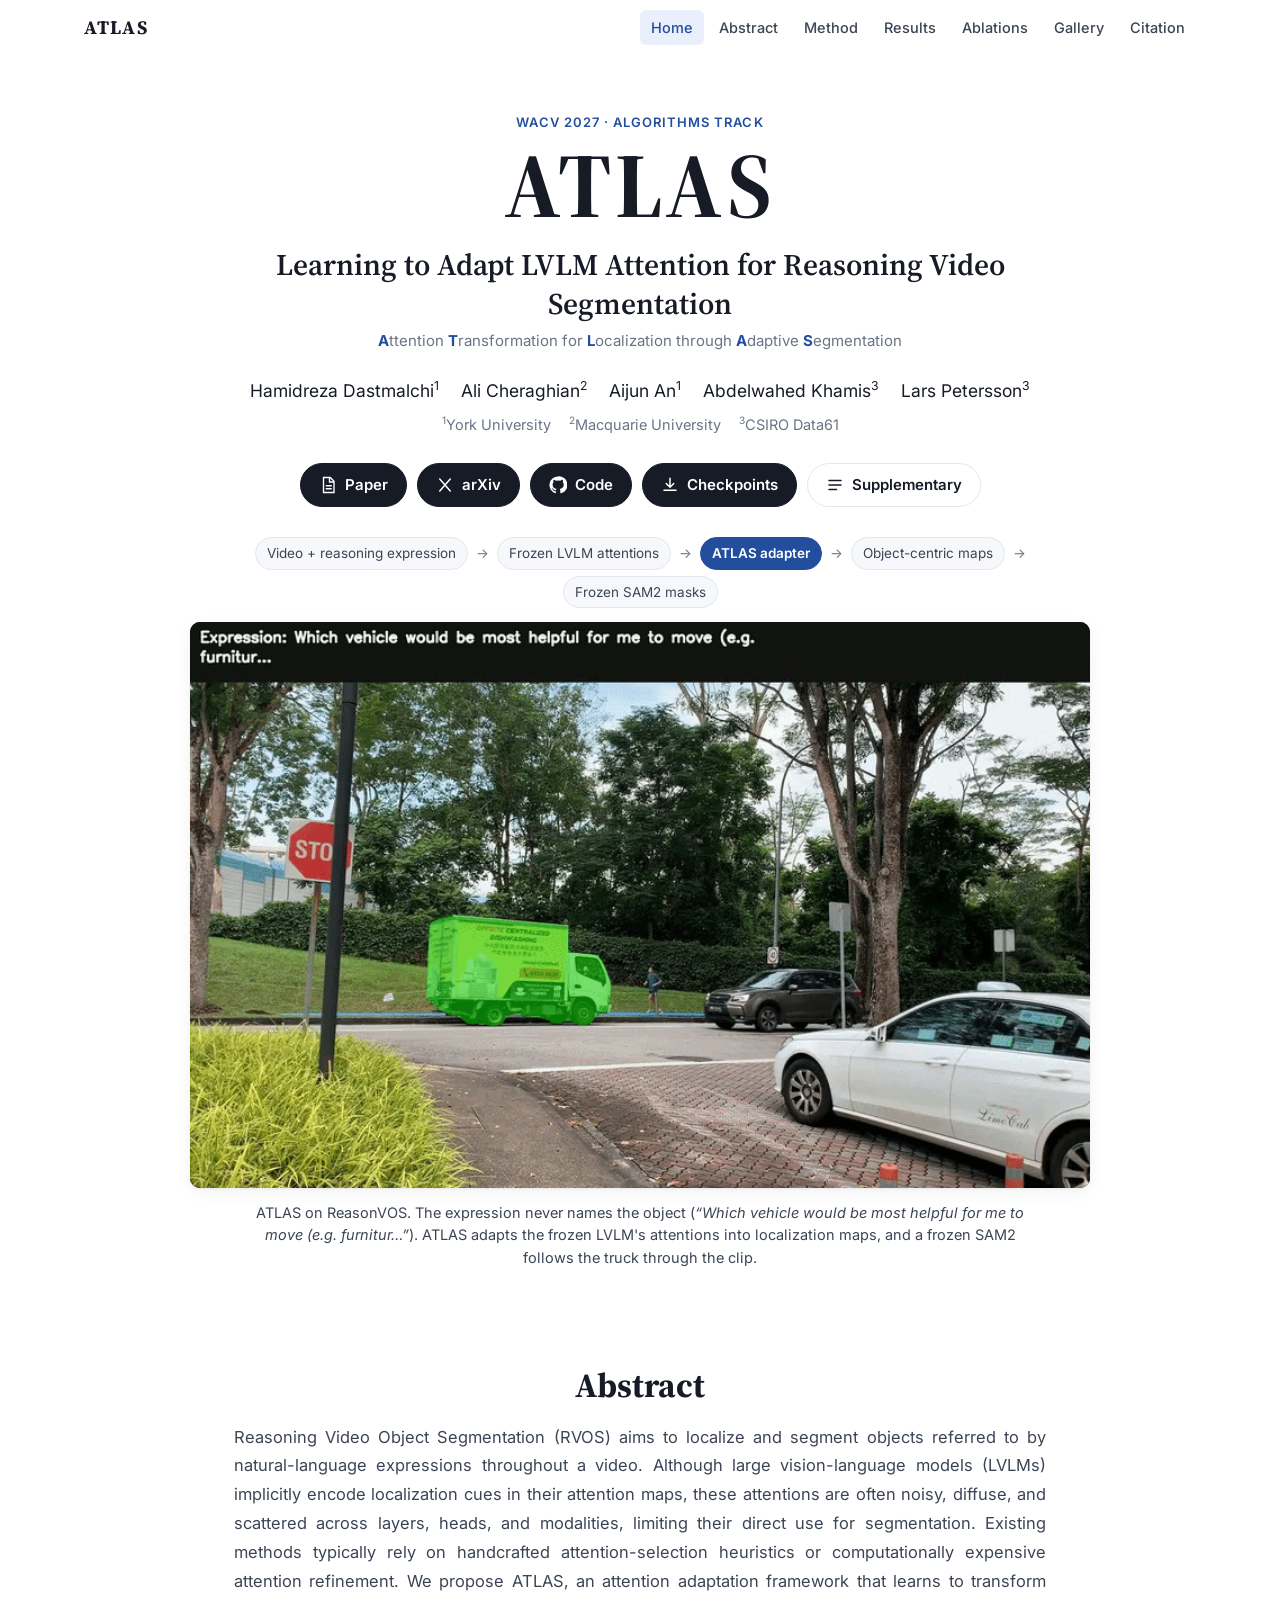
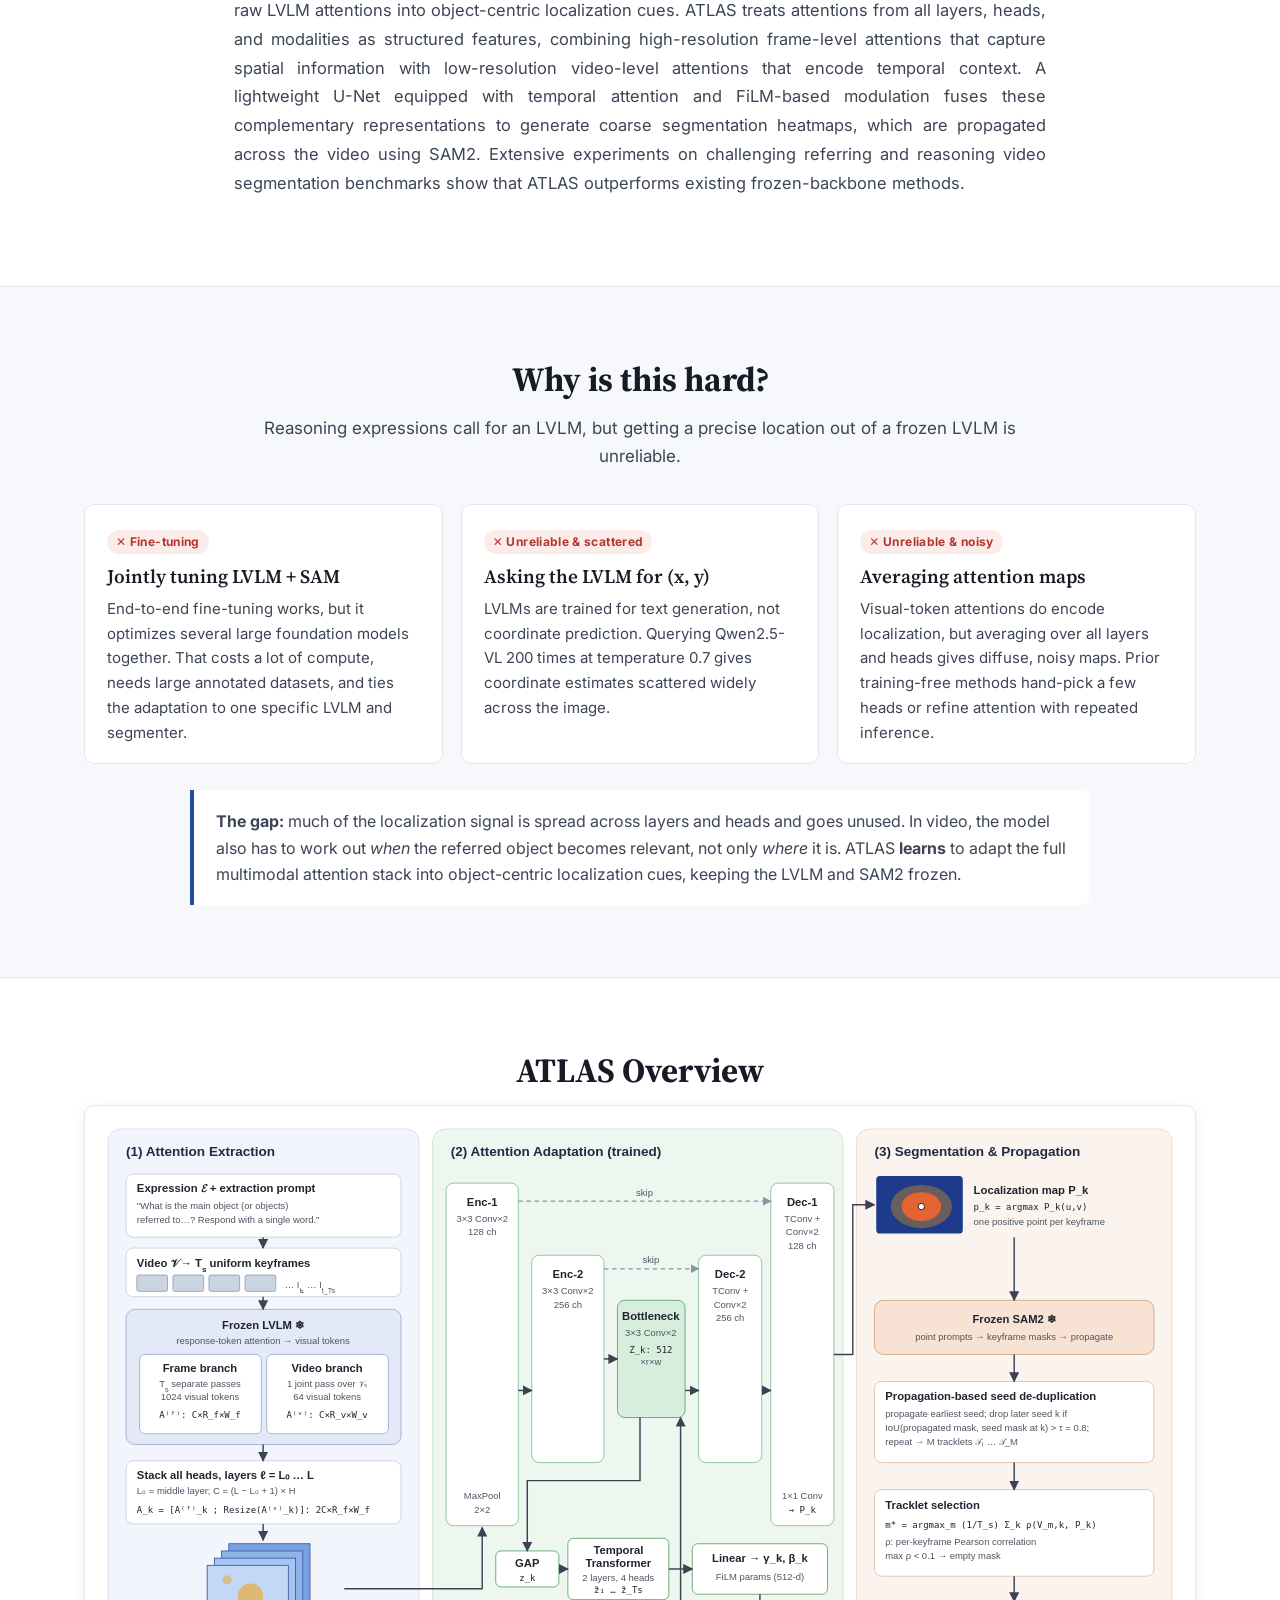
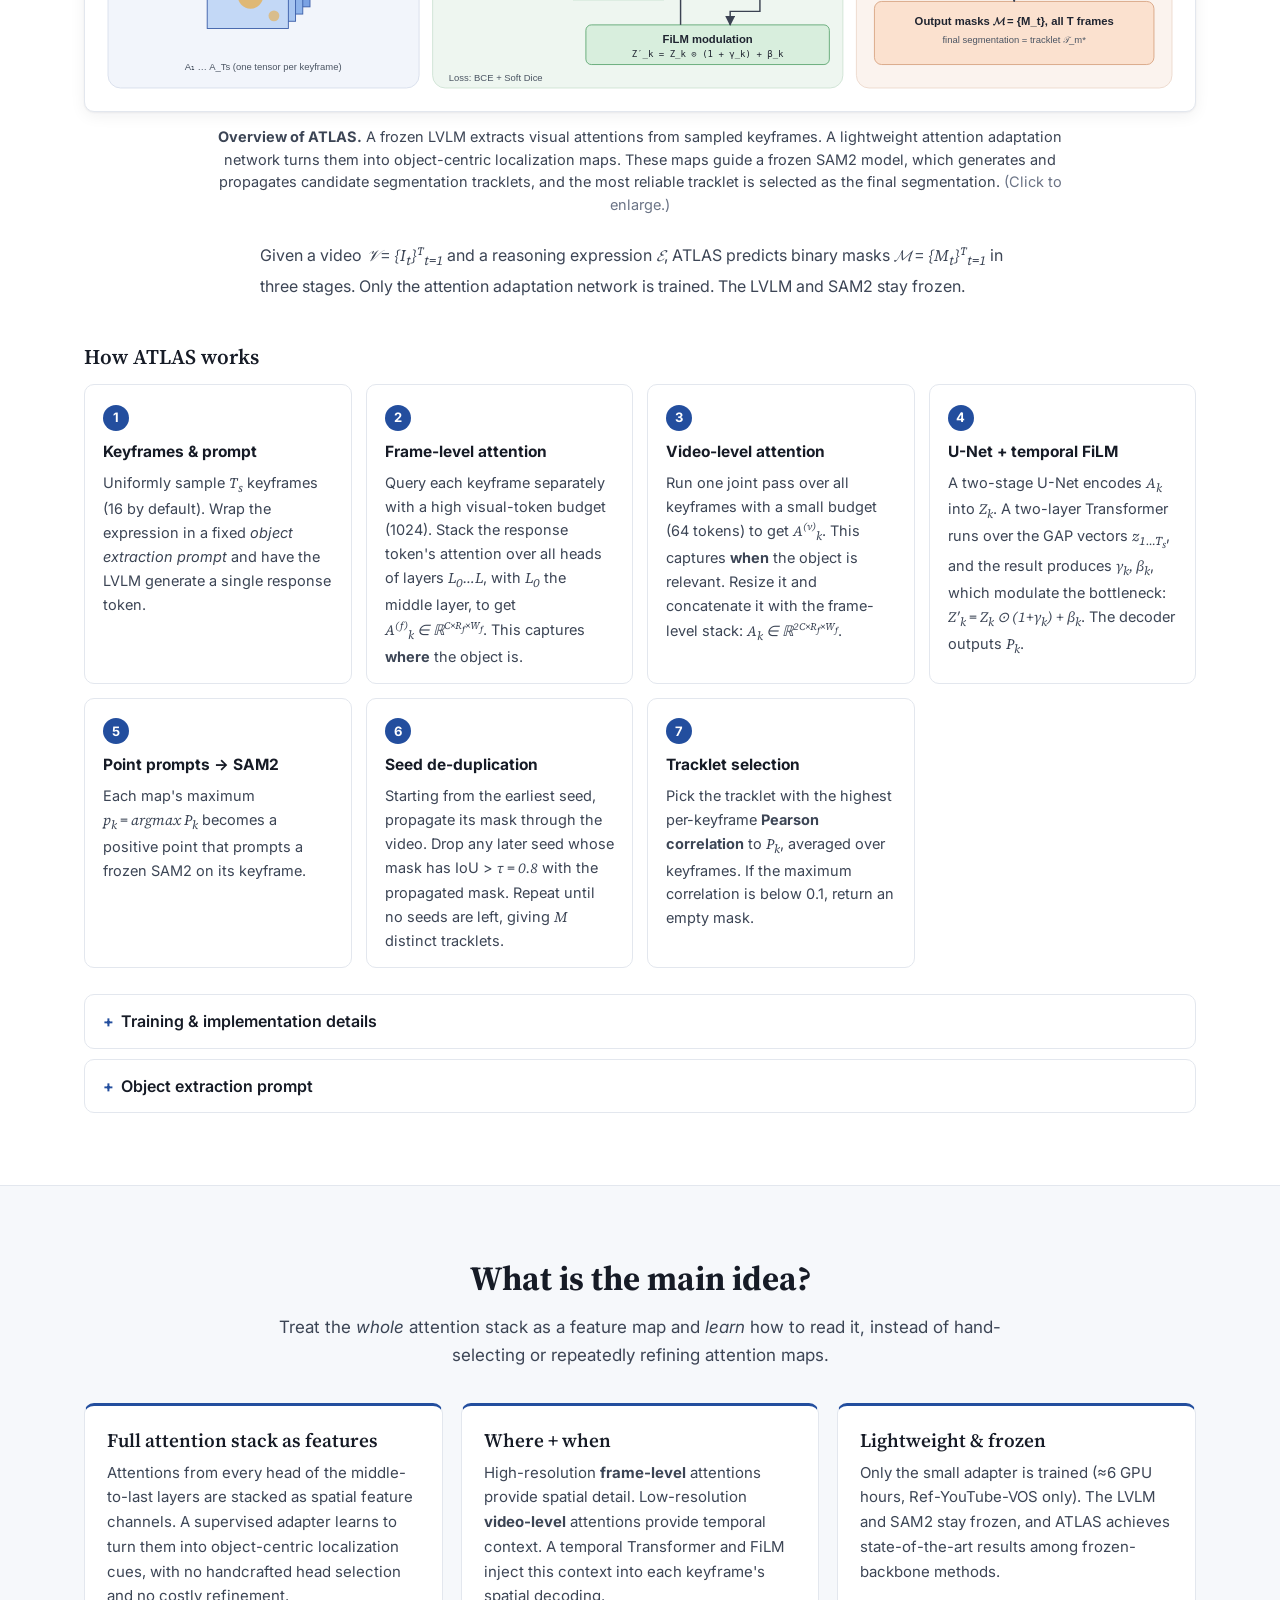
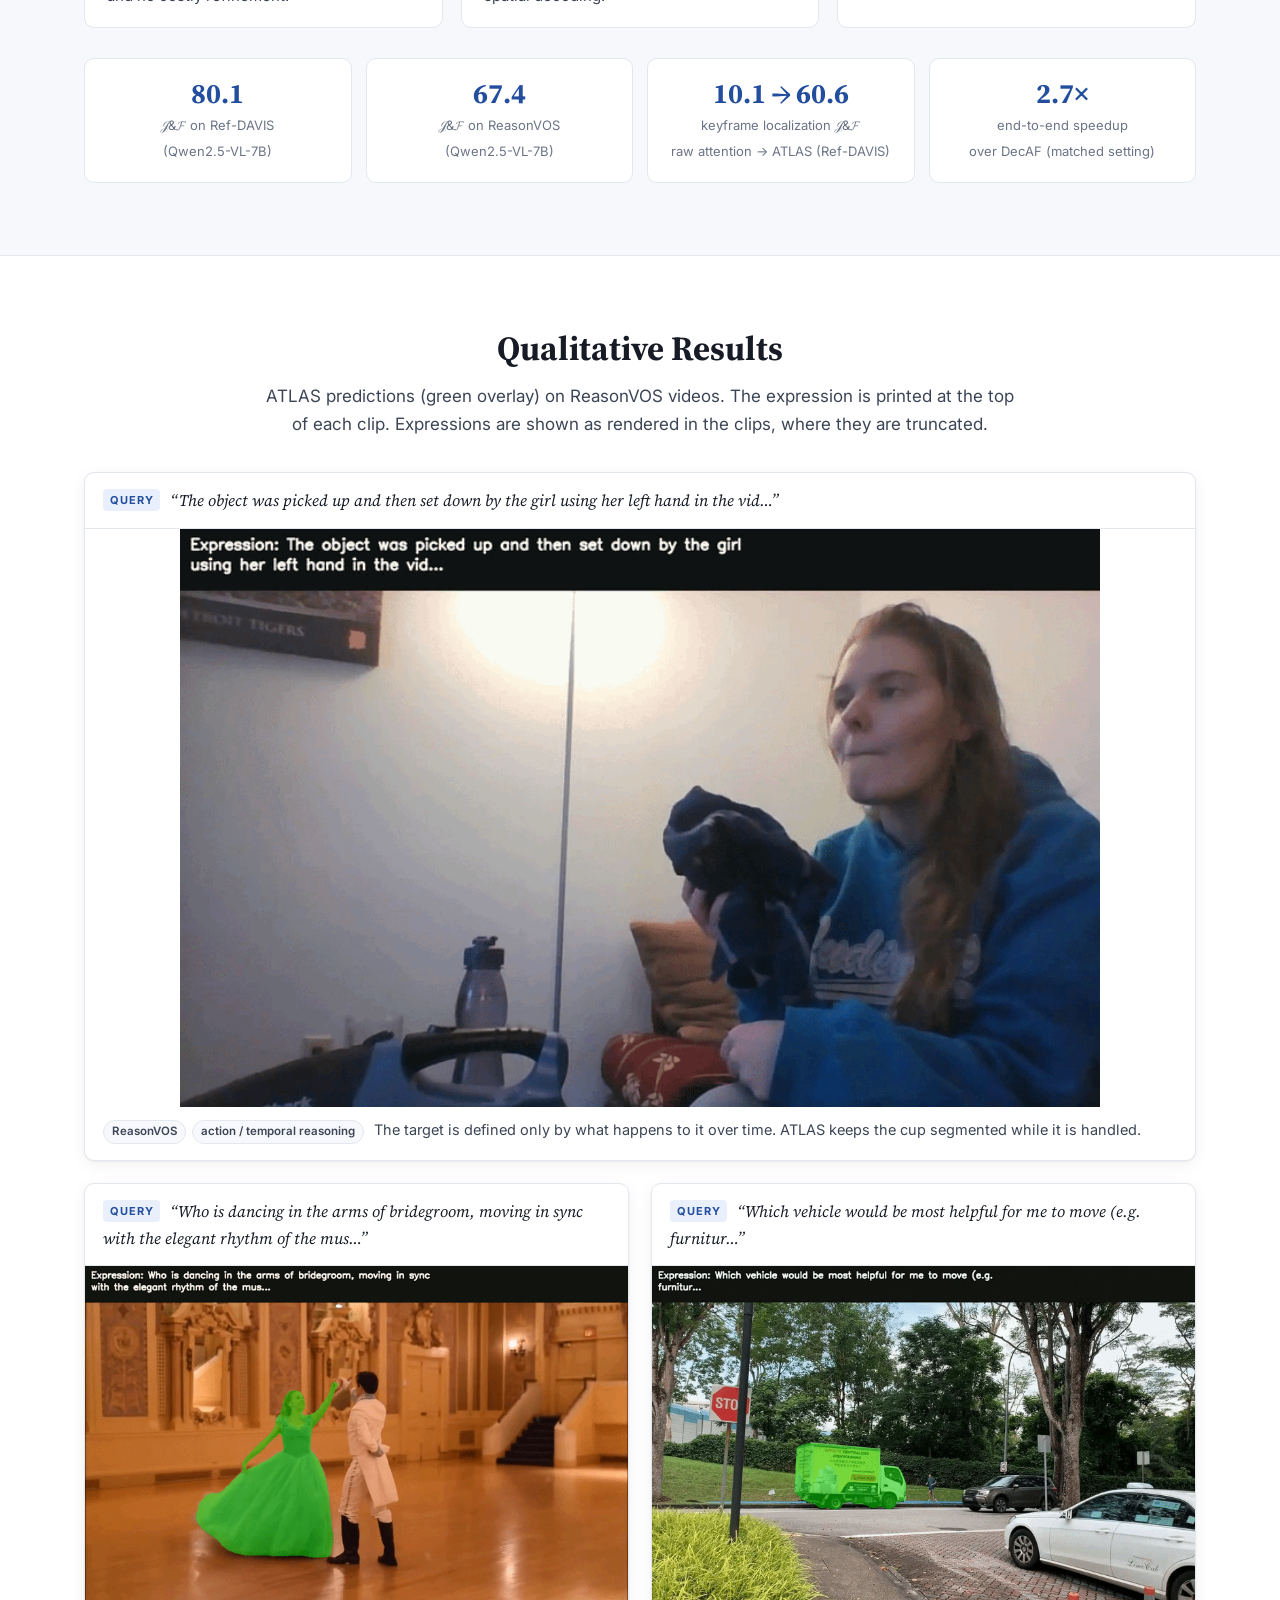
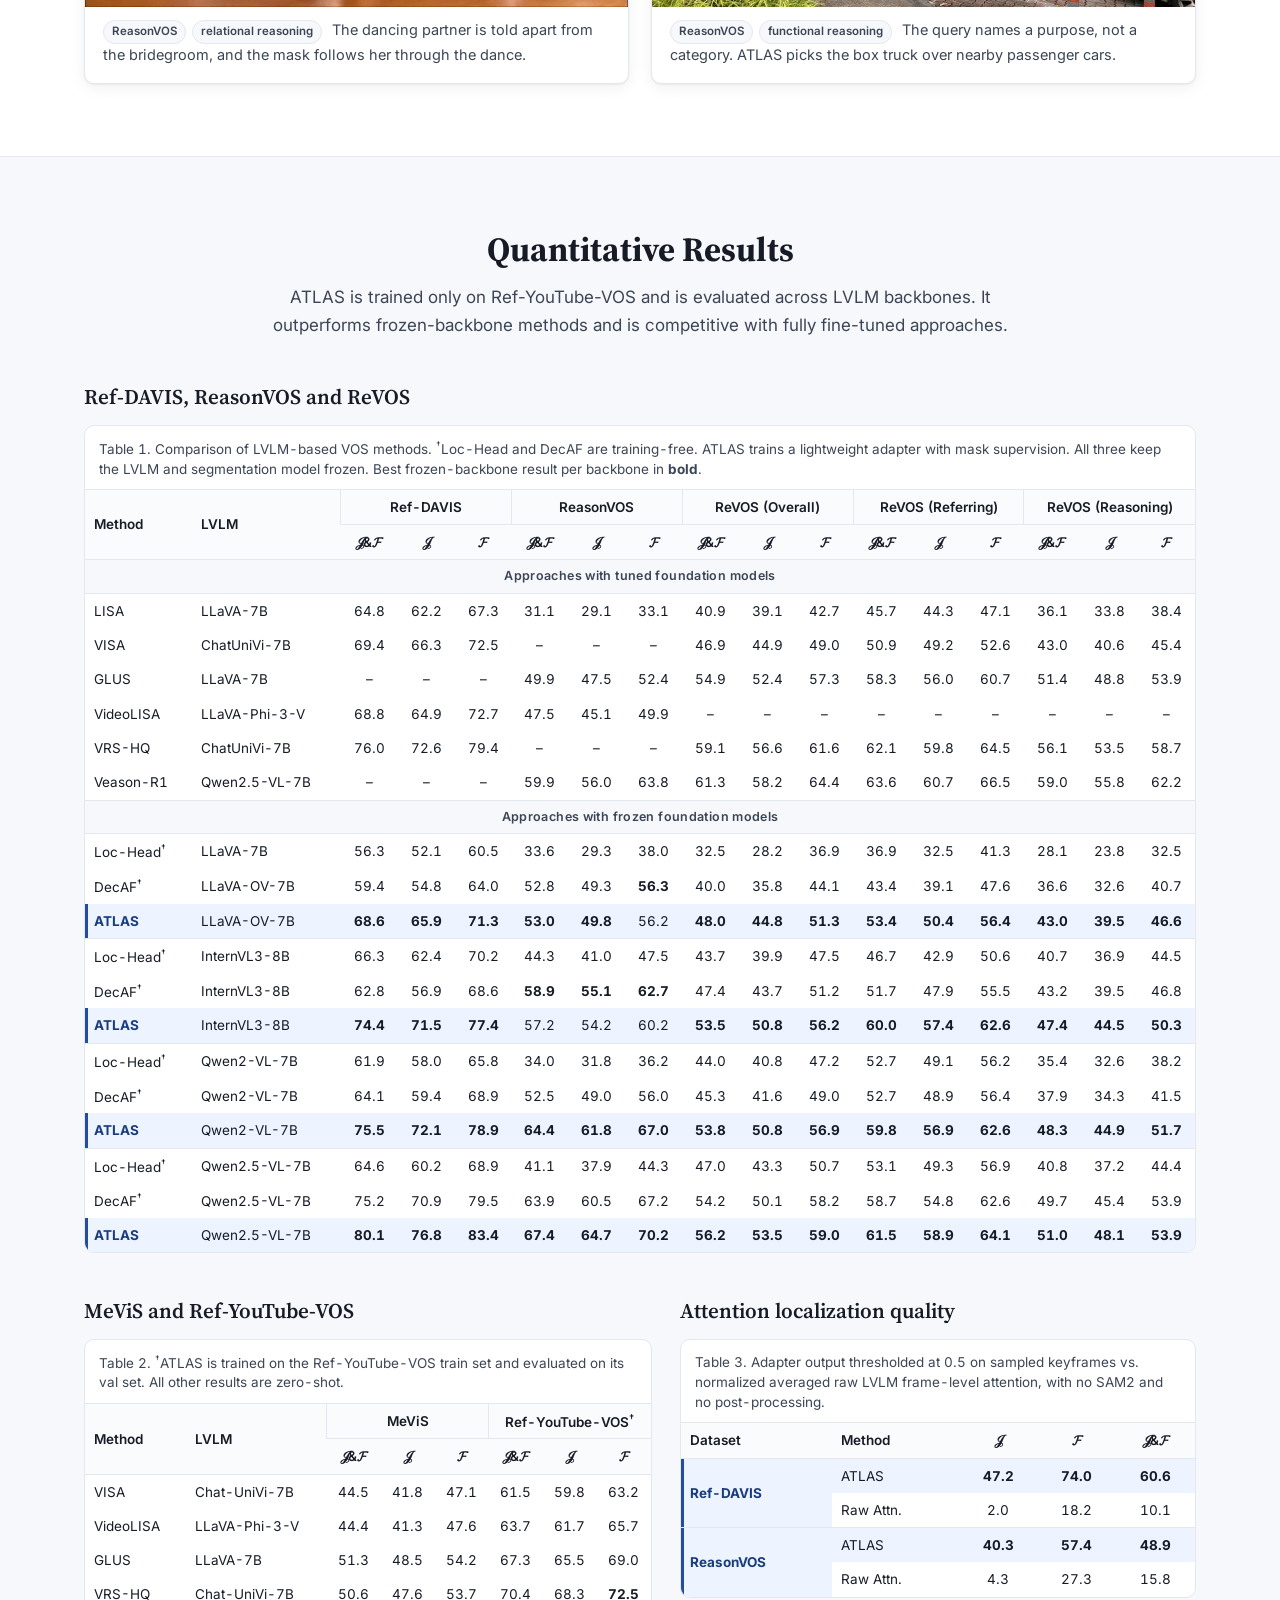
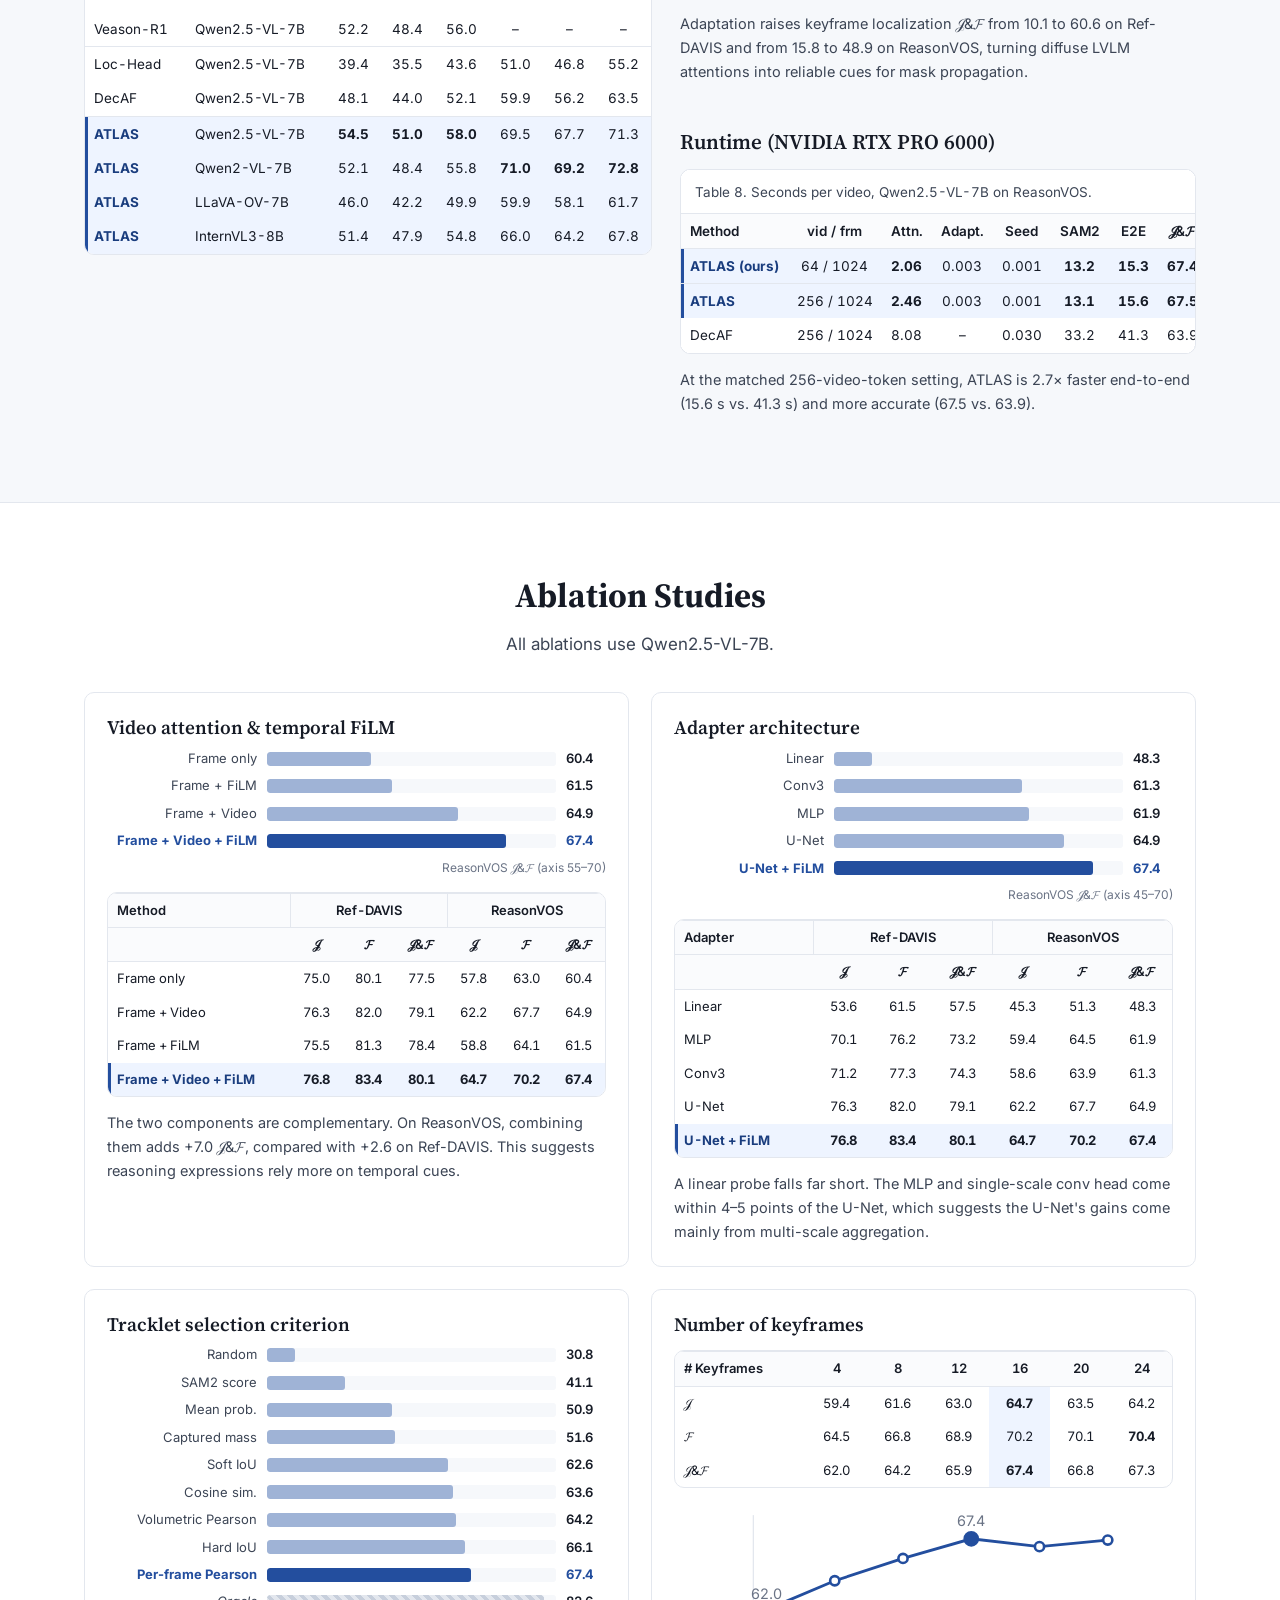
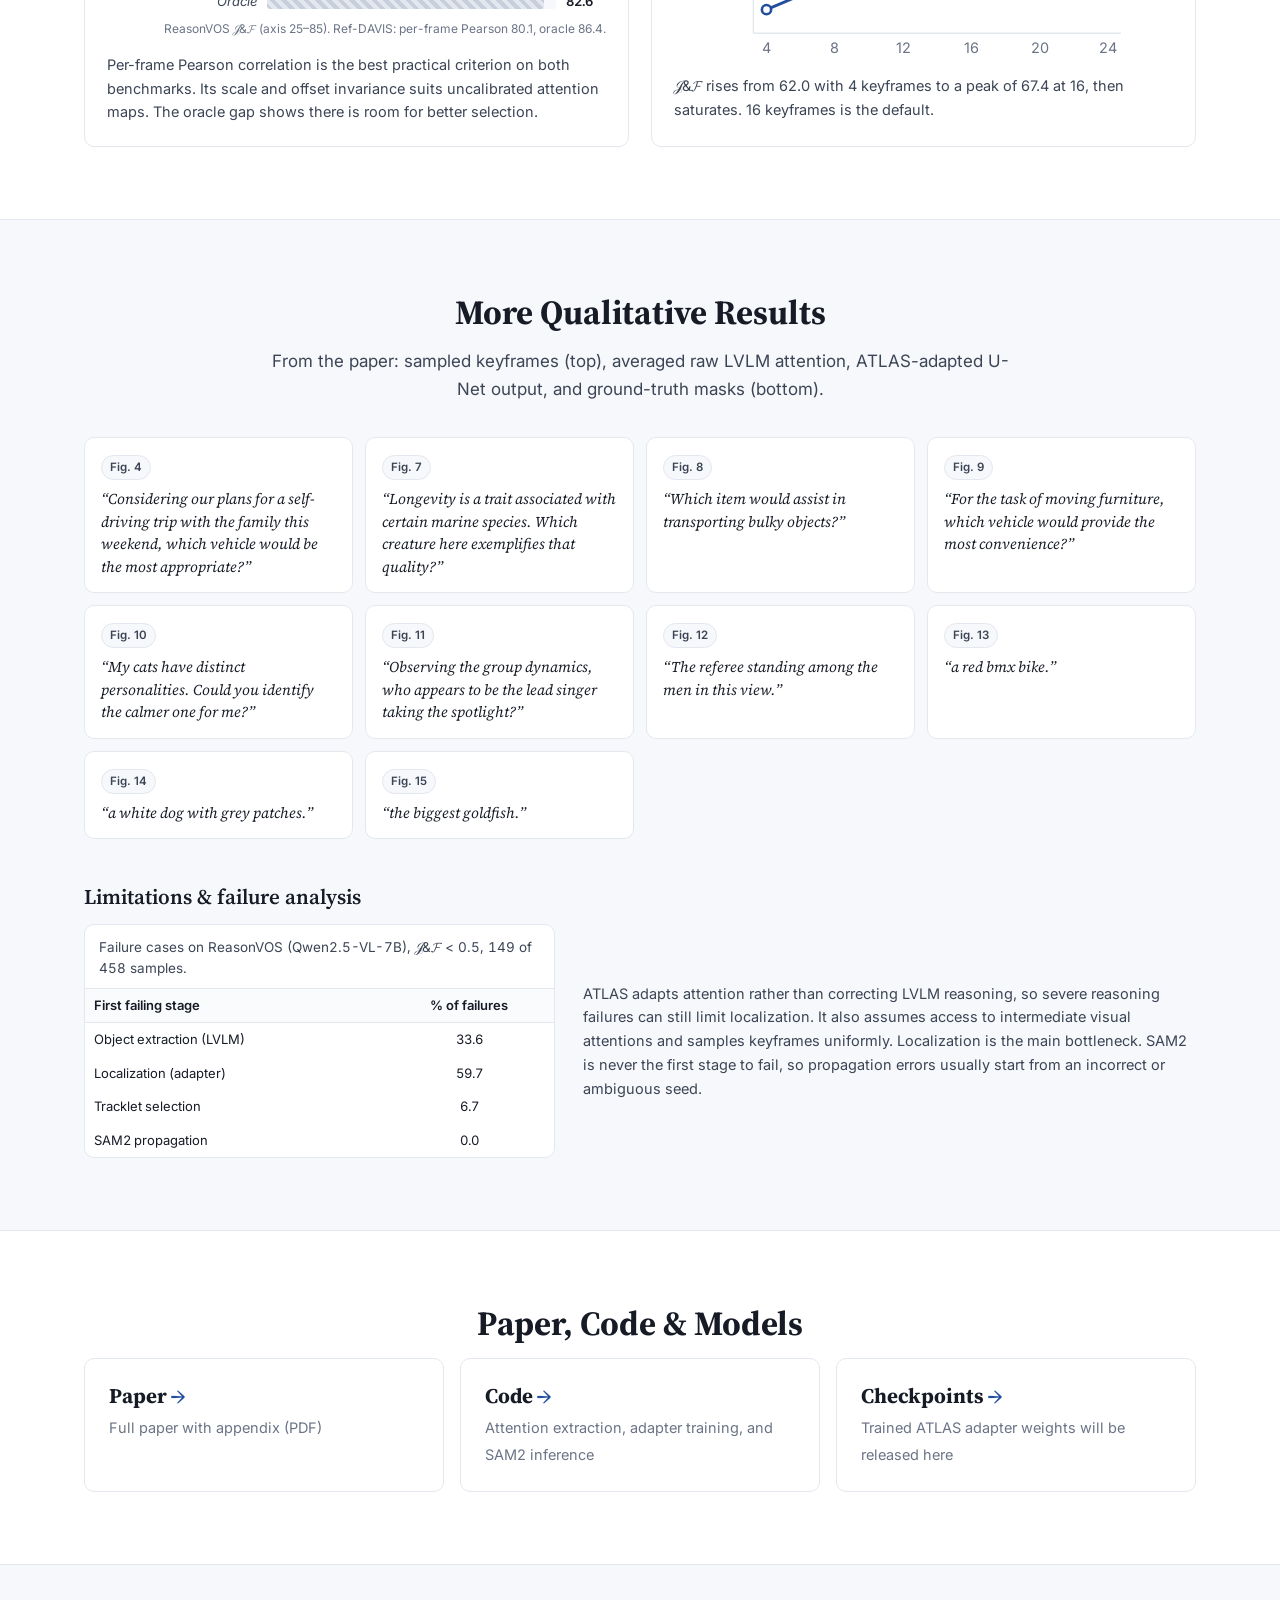
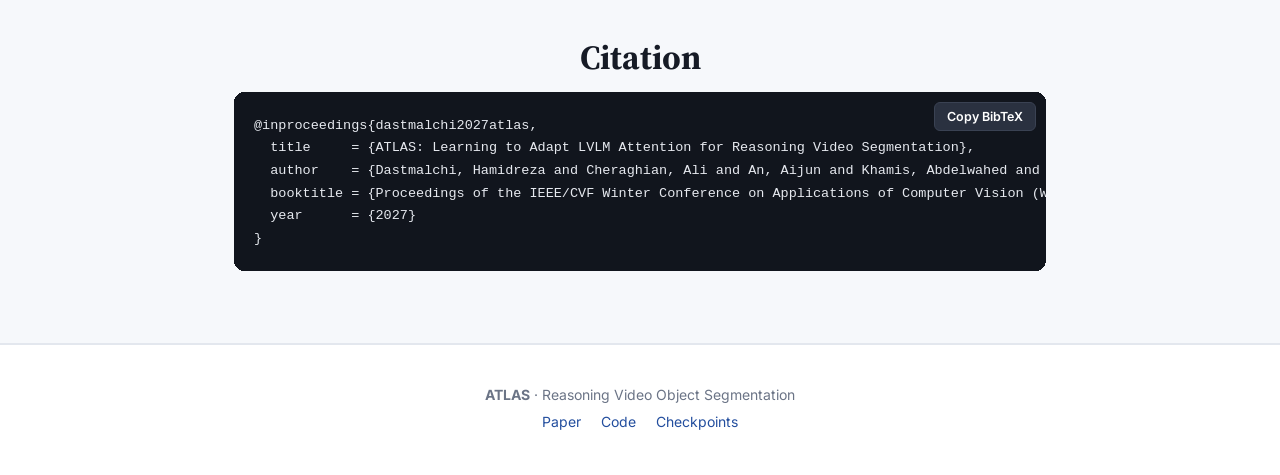
==== commit 71a6fdb0: "Add authors, affiliations, WACV 2027 BibTeX" ====
--- a/index.html
+++ b/index.html
@@ -45,18 +45,19 @@
 <!-- ================= HERO ================= -->
 <section class="hero" id="home">
   <div class="wrap narrow center">
-    <p class="venue">WACV 2027 · Algorithms Track <span class="muted">(under review)</span></p>
+    <p class="venue">WACV 2027 · Algorithms Track</p>
     <h1 class="acronym">ATLAS</h1>
     <p class="title">Learning to Adapt LVLM Attention for Reasoning Video Segmentation</p>
     <p class="expansion"><b>A</b>ttention <b>T</b>ransformation for <b>L</b>ocalization through <b>A</b>daptive <b>S</b>egmentation</p>
 
-    <!-- AUTHORS: the submitted PDF is anonymous. Replace with real names/affiliations. -->
     <p class="authors">
-      <span>AUTHOR_1<sup>1</sup></span>
-      <span>AUTHOR_2<sup>1</sup></span>
-      <span>AUTHOR_3<sup>2</sup></span>
+      <span>Hamidreza Dastmalchi<sup>1</sup></span>
+      <span>Ali Cheraghian<sup>2</sup></span>
+      <span>Aijun An<sup>1</sup></span>
+      <span>Abdelwahed Khamis<sup>3</sup></span>
+      <span>Lars Petersson<sup>3</sup></span>
     </p>
-    <p class="affils"><span><sup>1</sup>AFFILIATION_1</span> <span><sup>2</sup>AFFILIATION_2</span></p>
+    <p class="affils"><span><sup>1</sup>York University</span> <span><sup>2</sup>Macquarie University</span> <span><sup>3</sup>CSIRO Data61</span></p>
 
     <div class="links">
       <a class="btn" href="PAPER_URL"><svg viewBox="0 0 24 24" aria-hidden="true"><path d="M6 2h9l5 5v15H6z" fill="none" stroke="currentColor" stroke-width="1.8"/><path d="M14 2v6h6M9 13h8M9 17h8" stroke="currentColor" stroke-width="1.8" fill="none"/></svg>Paper</a>
@@ -523,11 +524,11 @@
     <h2>Citation</h2>
     <div class="bib">
       <button class="copy" type="button" data-target="bibtex" aria-label="Copy BibTeX to clipboard">Copy BibTeX</button>
-<pre id="bibtex"><code>@inproceedings{atlas2027,
+<pre id="bibtex"><code>@inproceedings{dastmalchi2027atlas,
   title     = {ATLAS: Learning to Adapt LVLM Attention for Reasoning Video Segmentation},
-  author    = {AUTHOR_LIST},
-  booktitle = {VENUE_PLACEHOLDER},
-  year      = {YEAR_PLACEHOLDER}
+  author    = {Dastmalchi, Hamidreza and Cheraghian, Ali and An, Aijun and Khamis, Abdelwahed and Petersson, Lars},
+  booktitle = {Proceedings of the IEEE/CVF Winter Conference on Applications of Computer Vision (WACV)},
+  year      = {2027}
 }</code></pre>
     </div>
   </div>
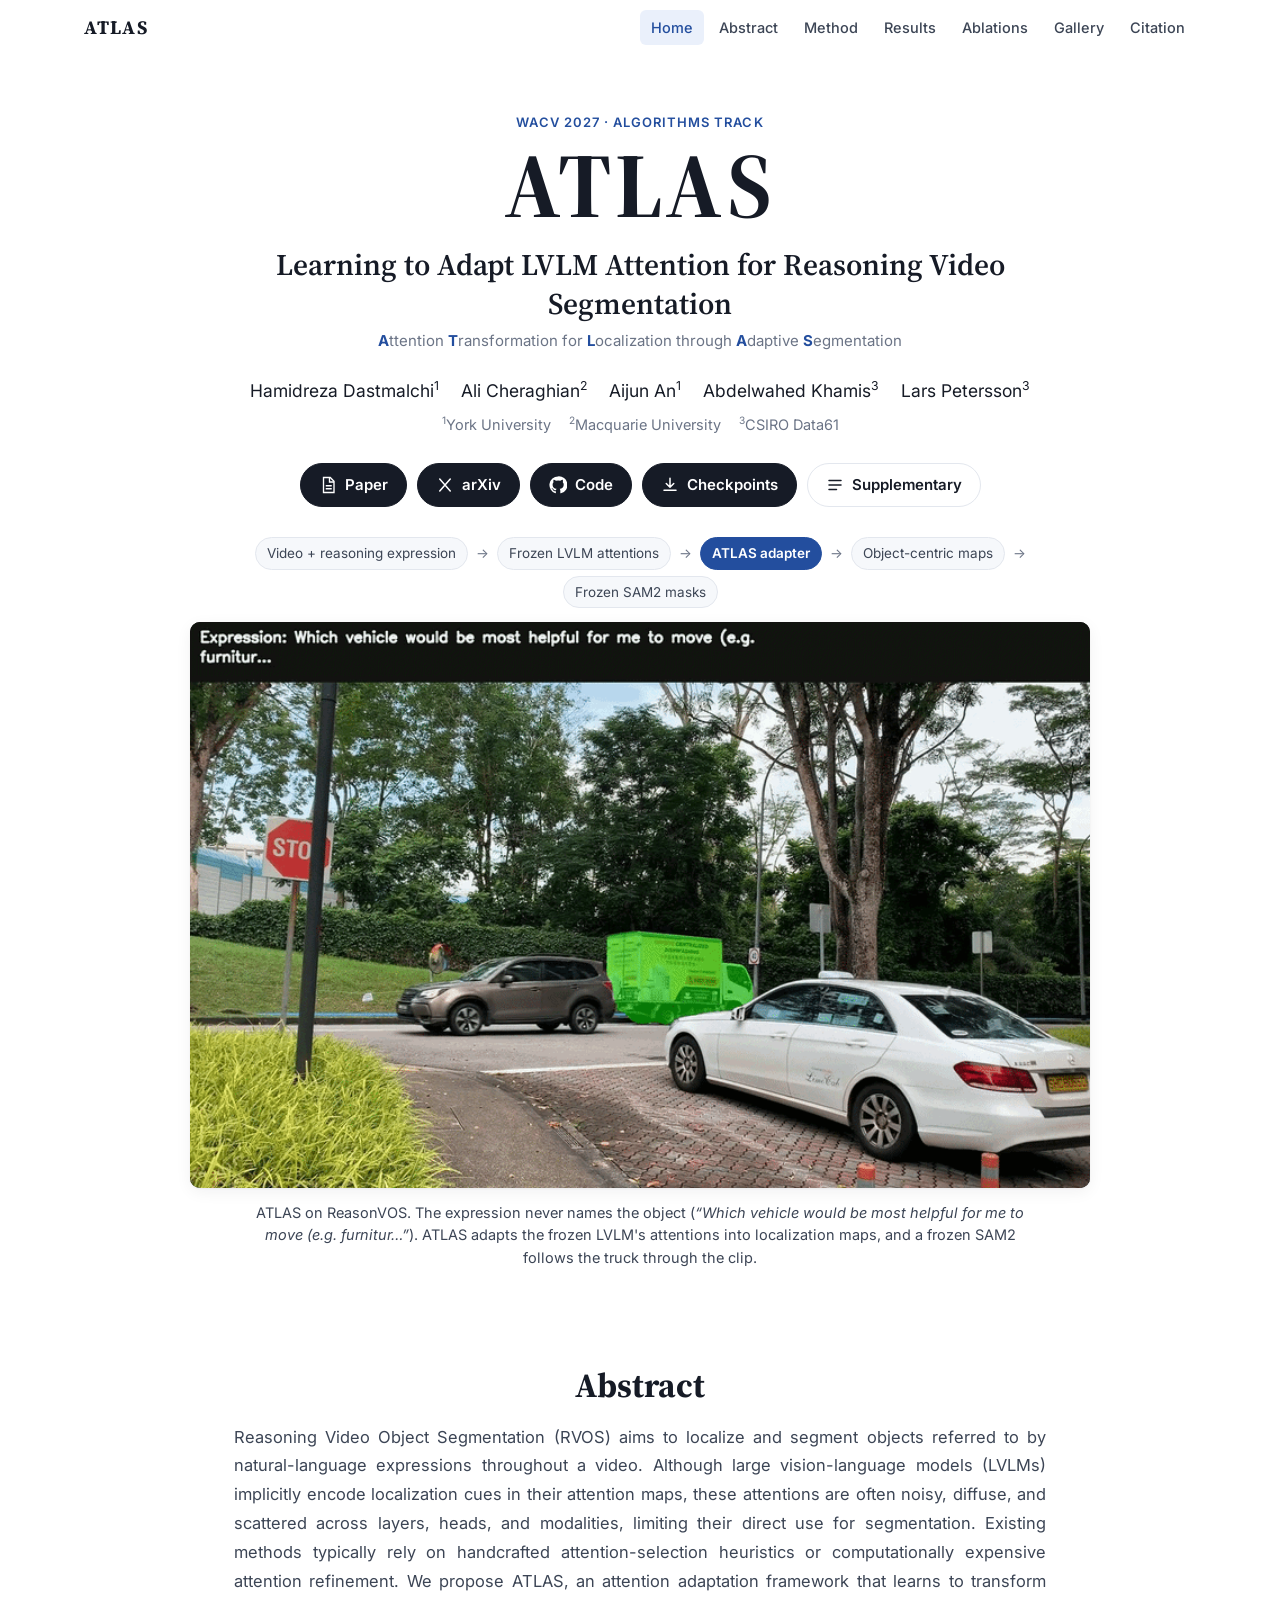
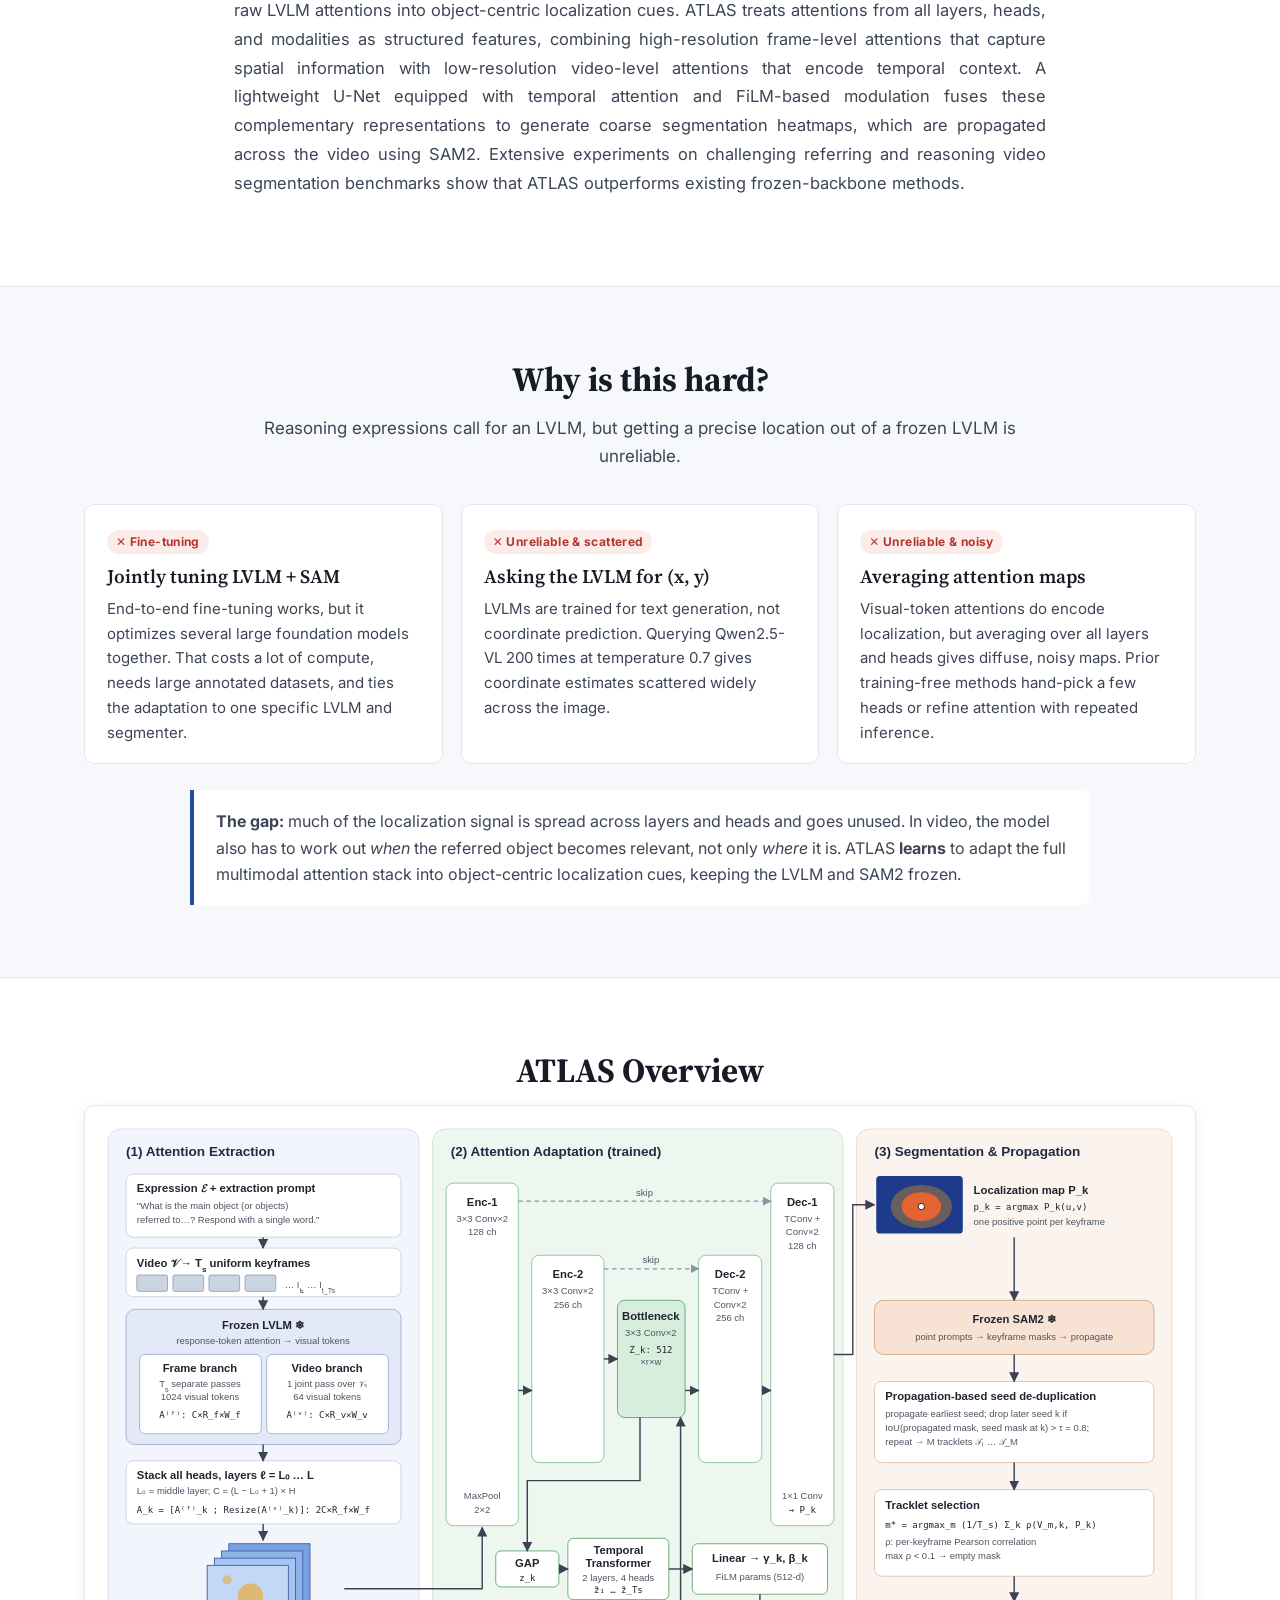
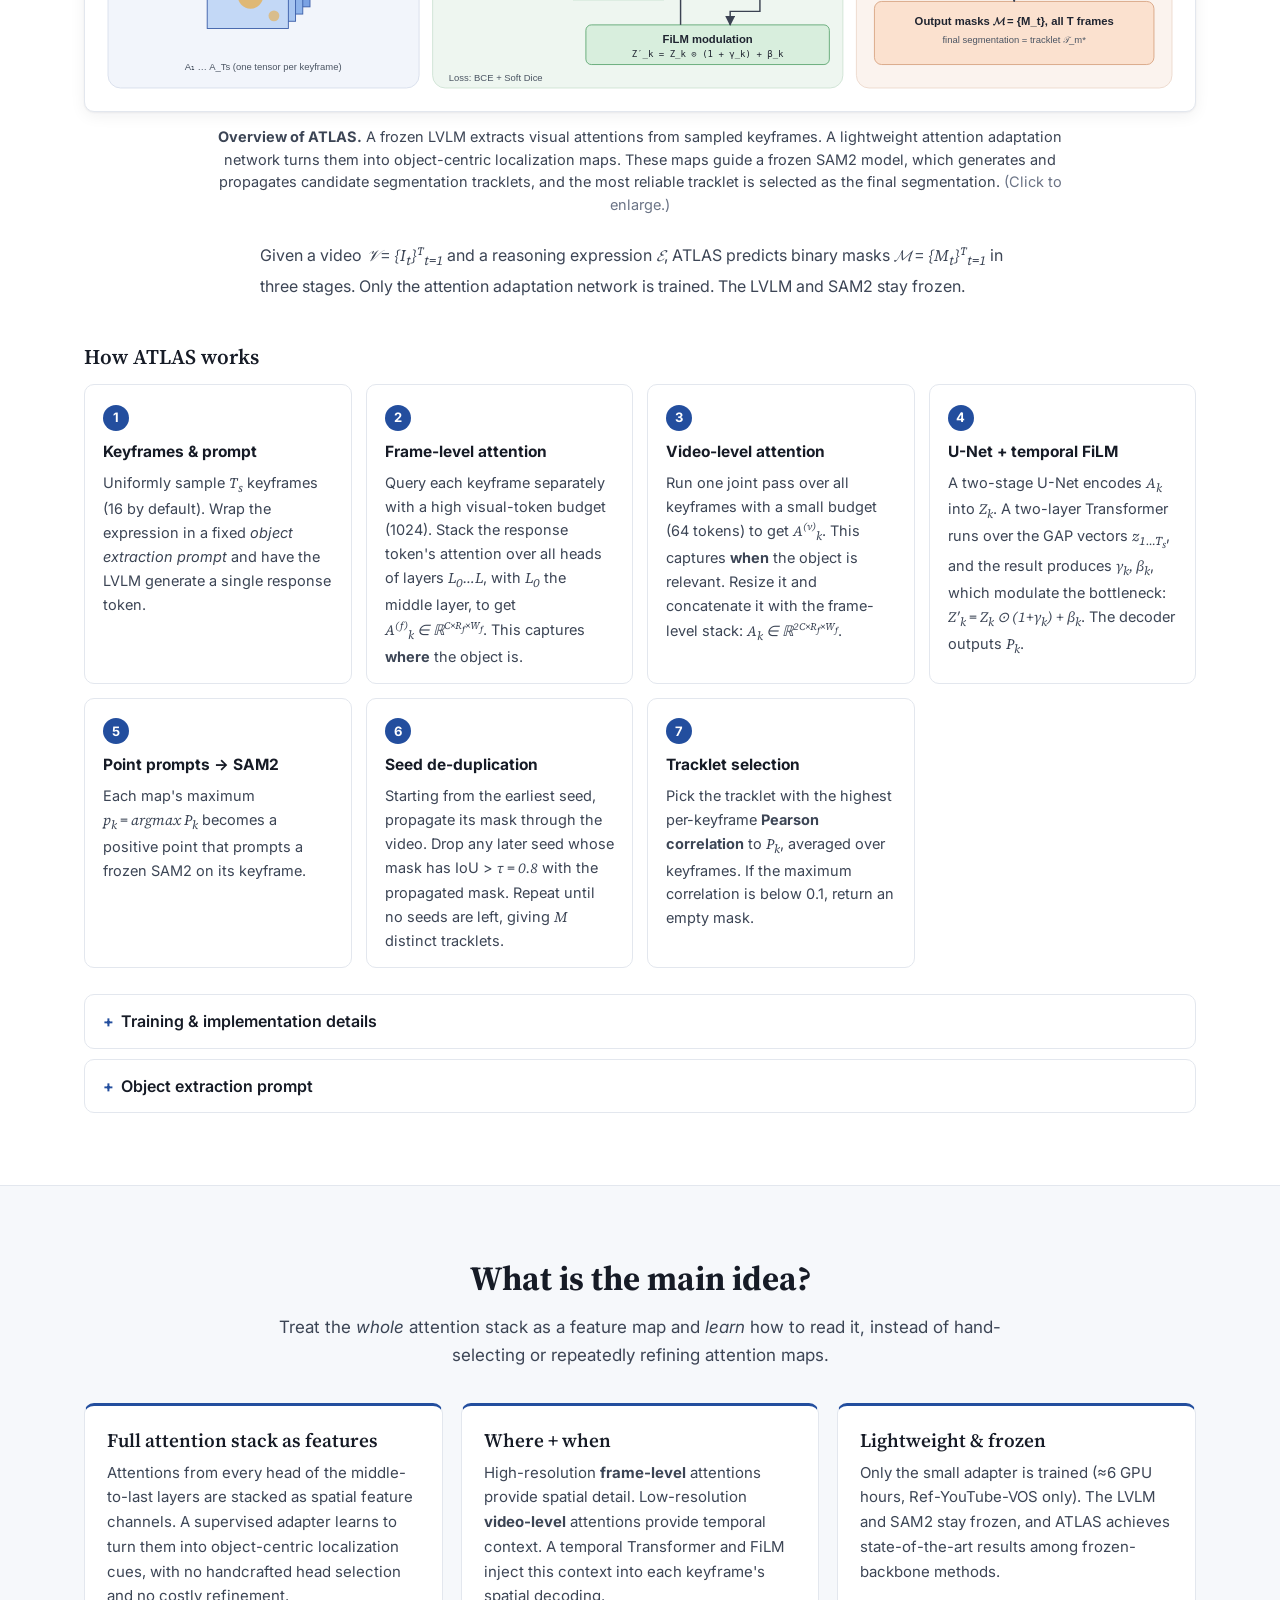
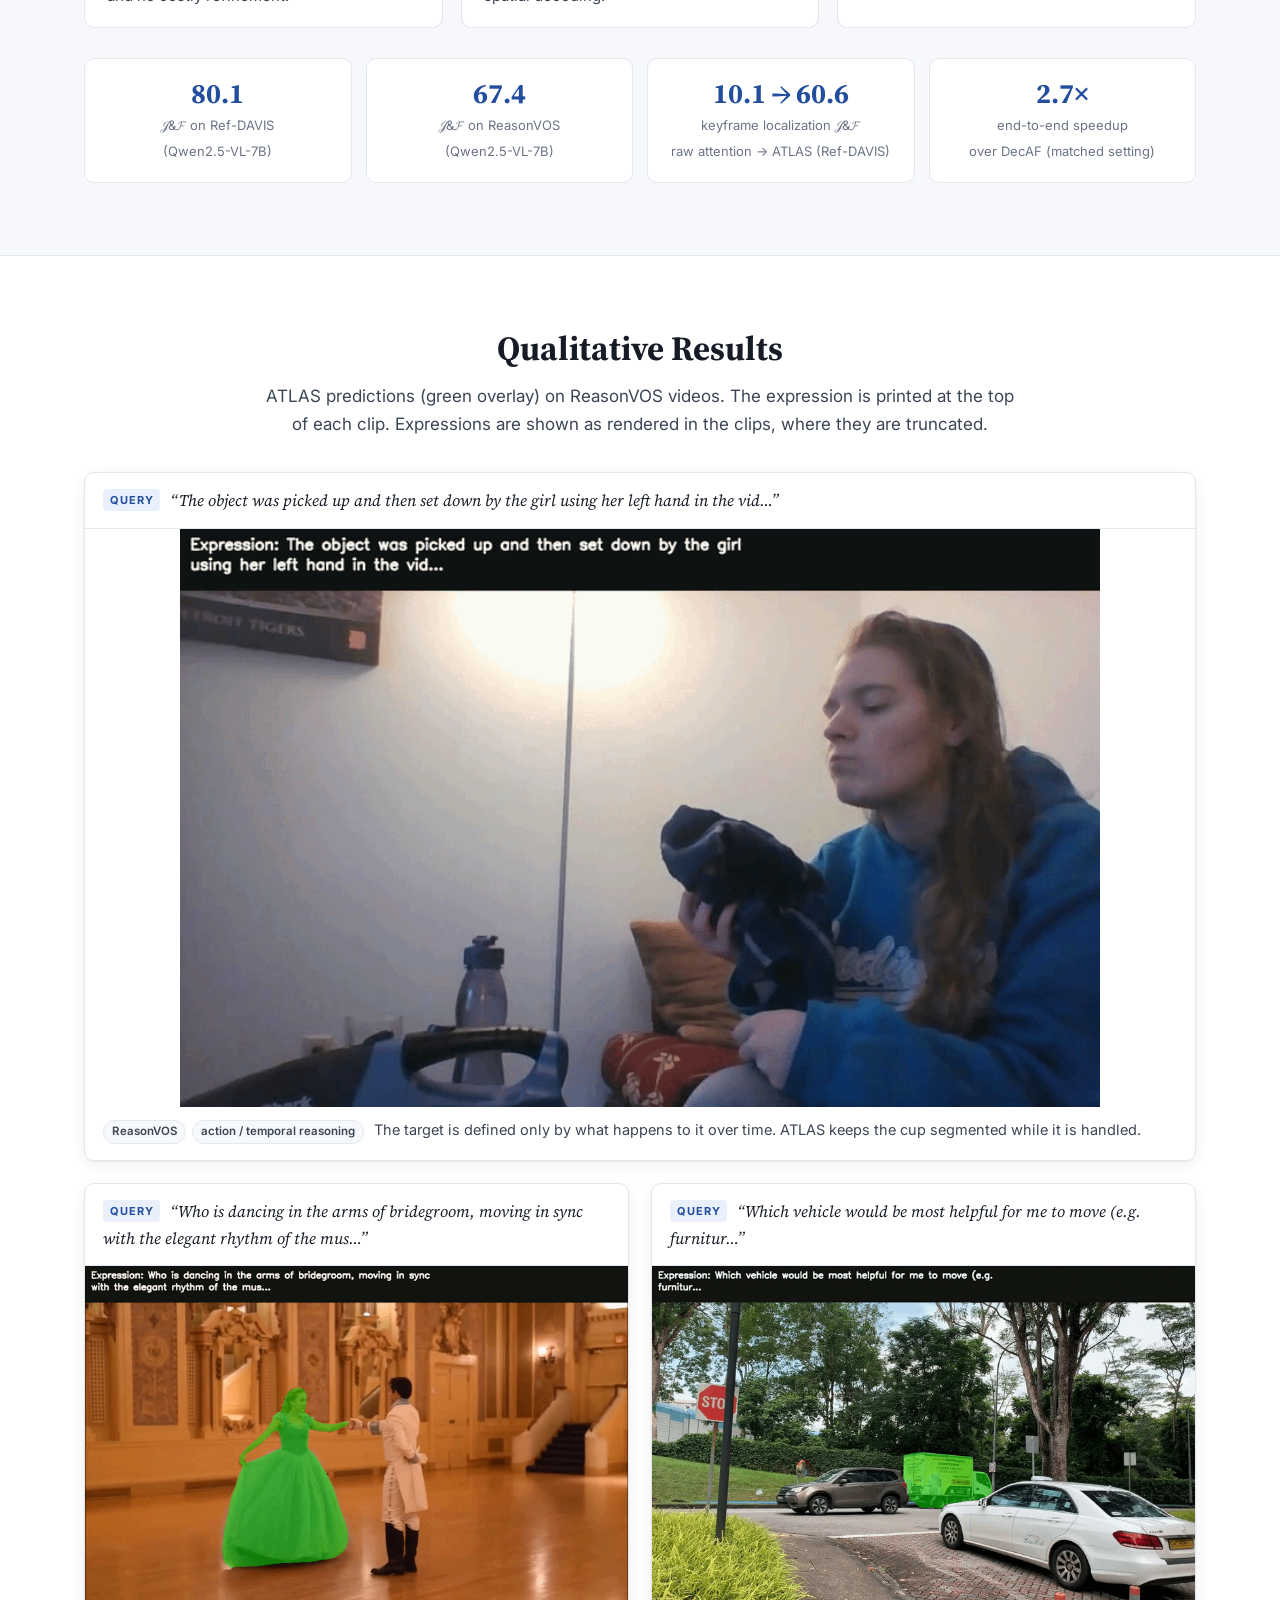
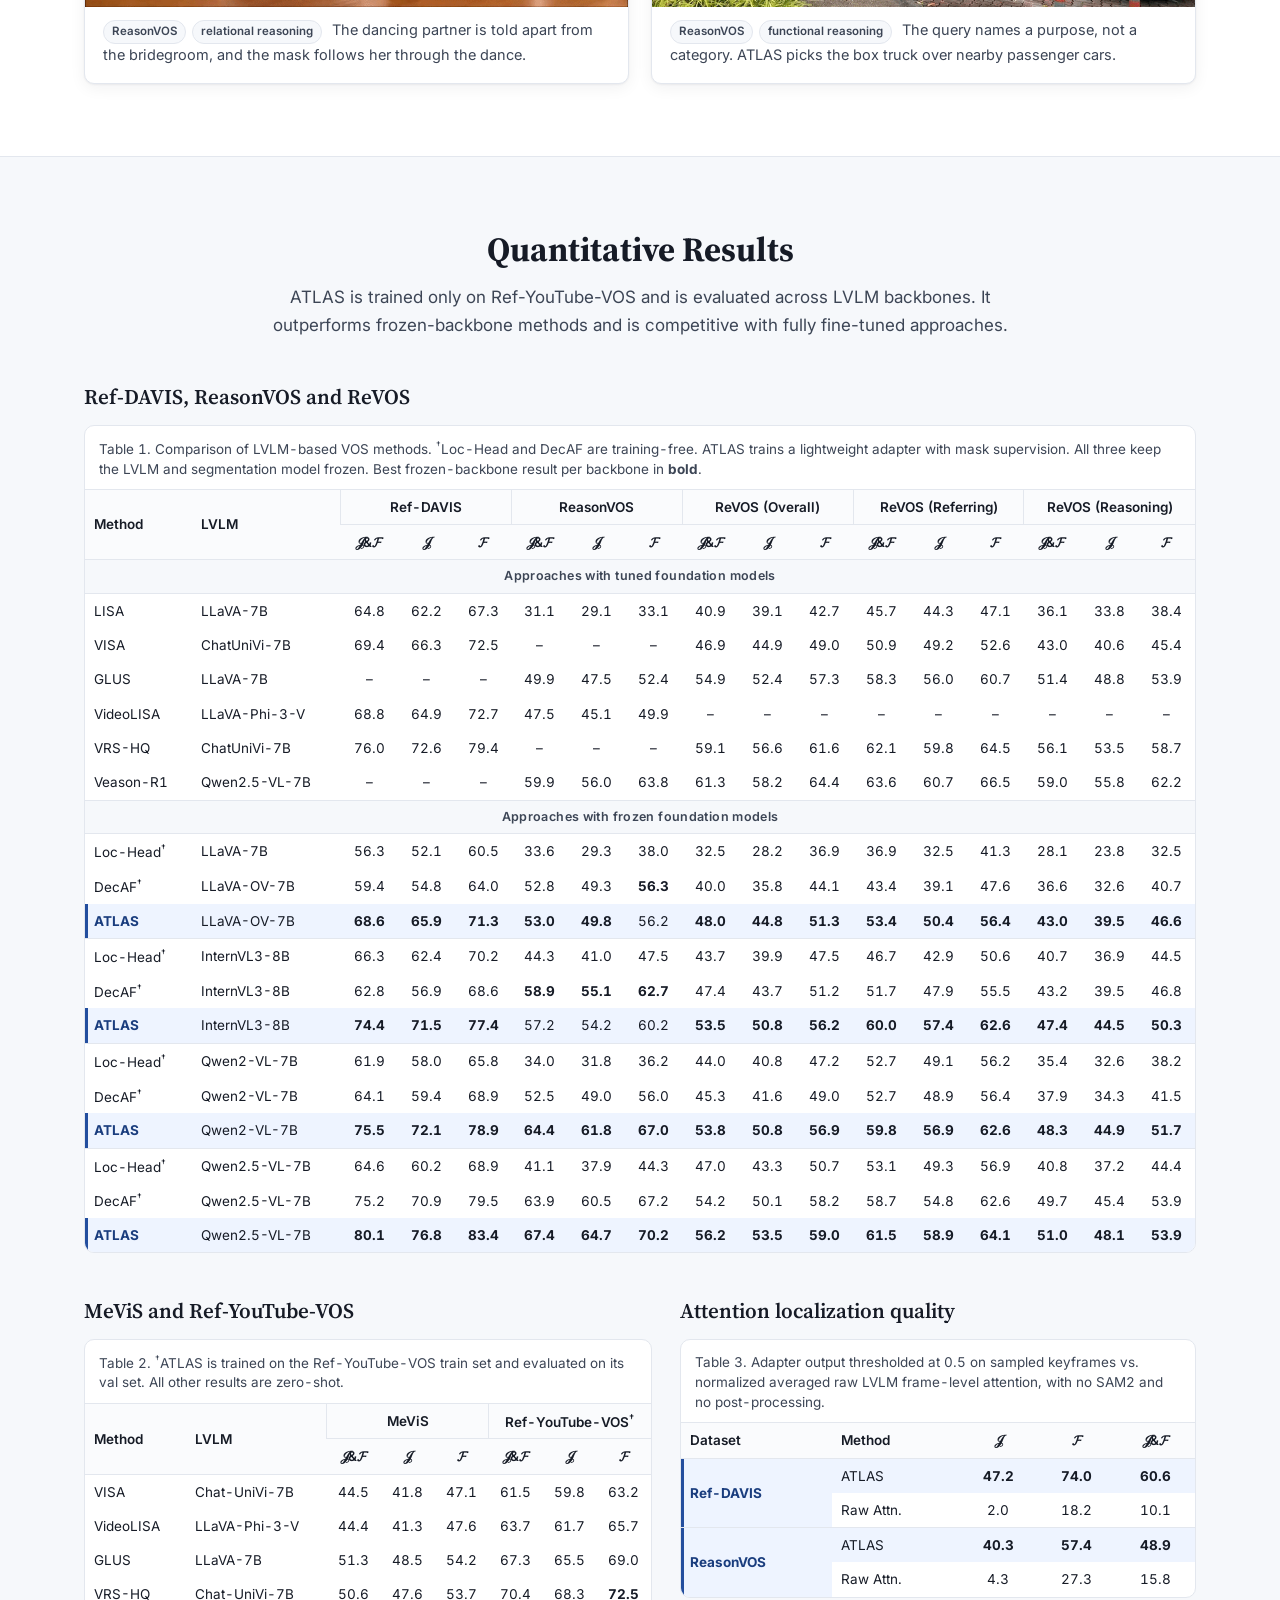
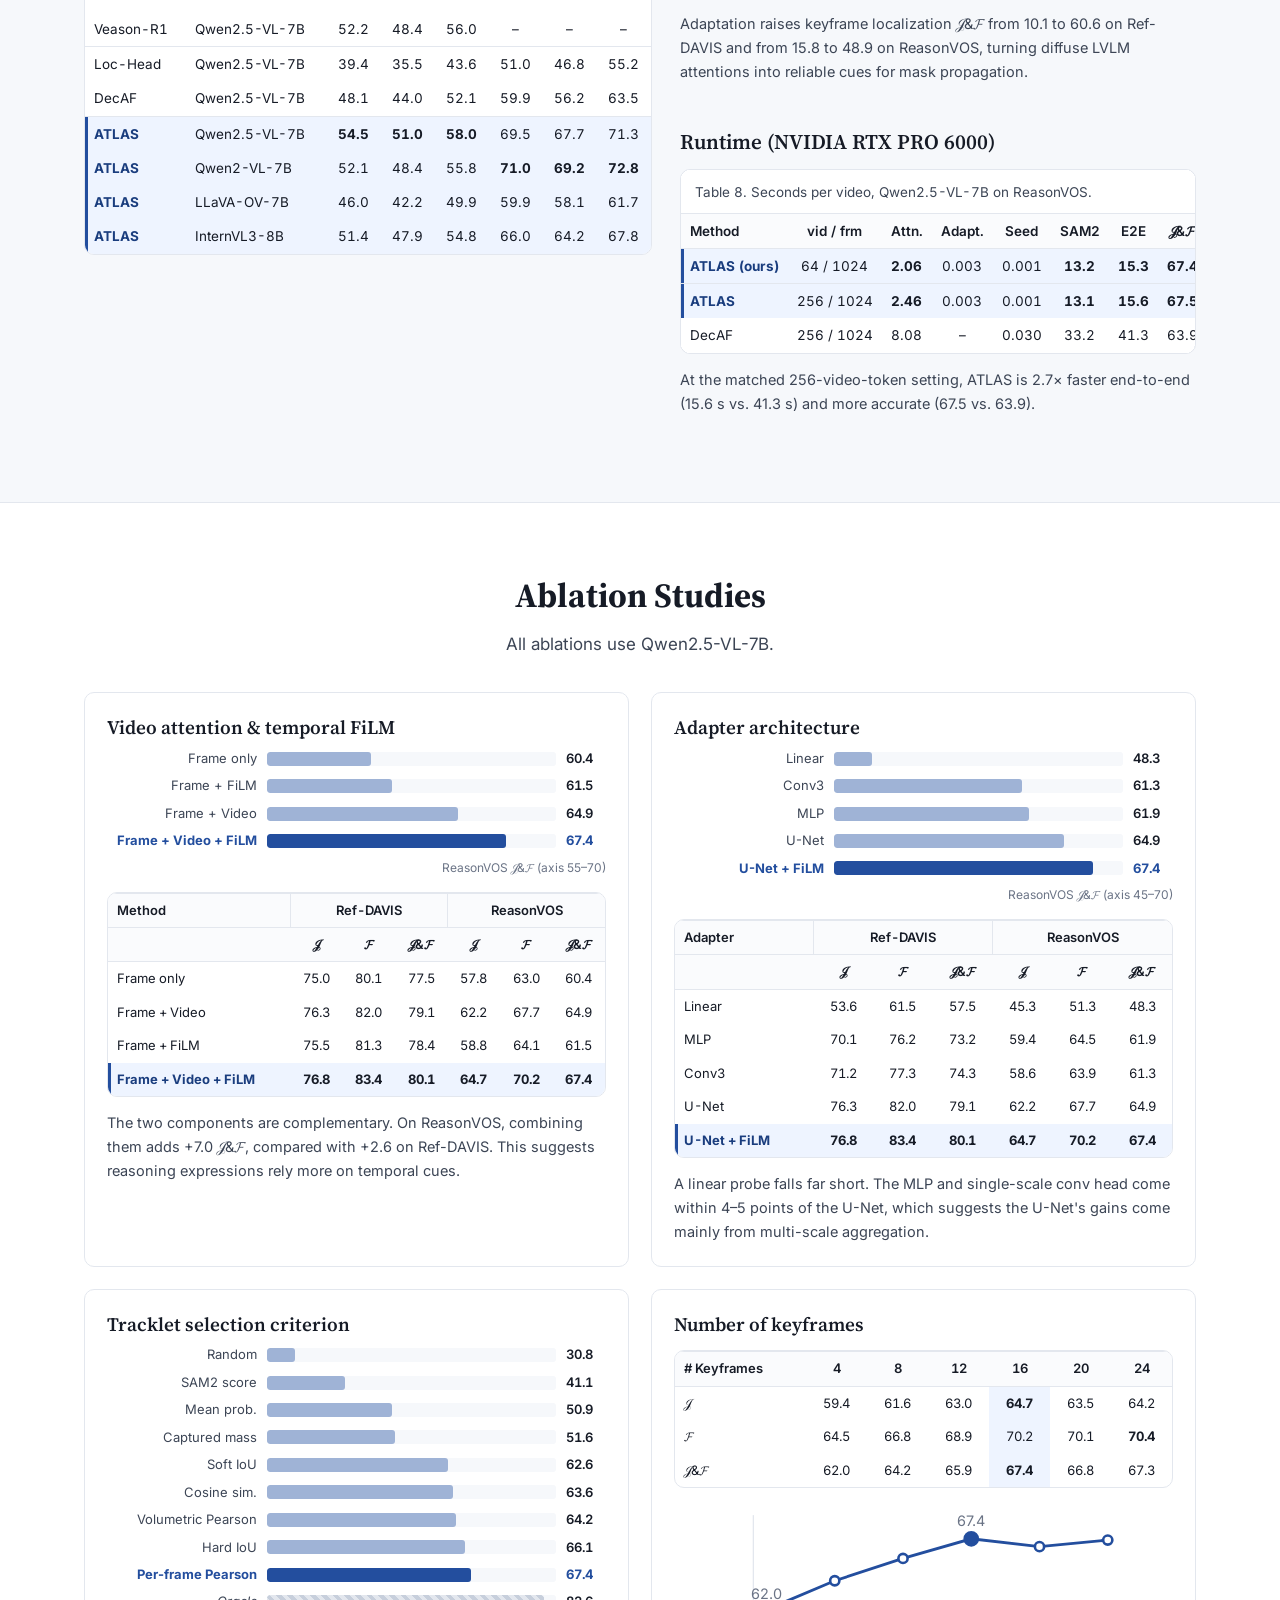
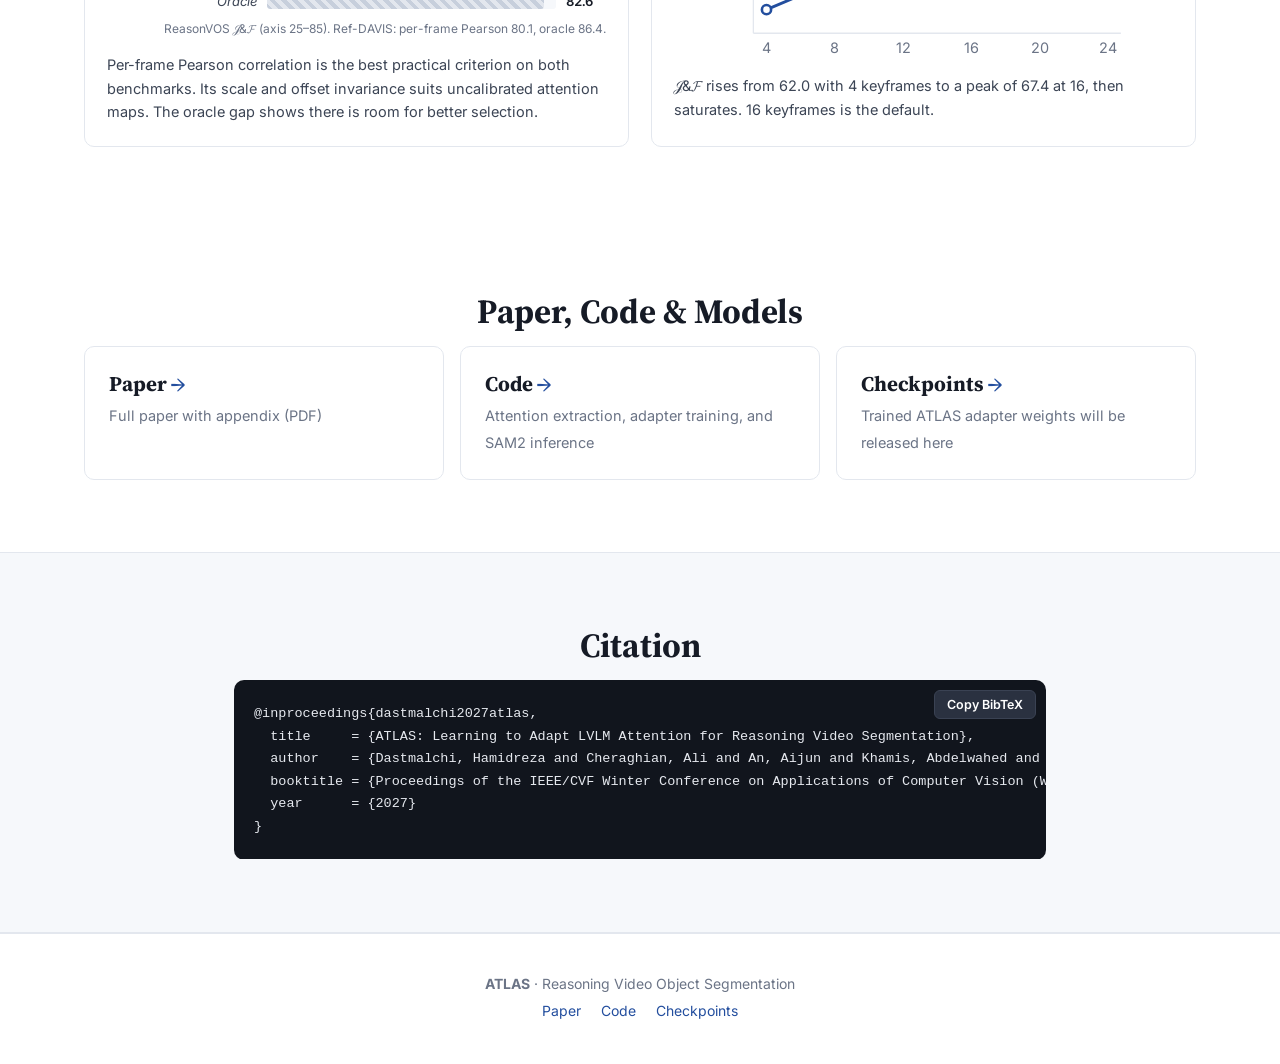
==== commit 84e03f1e: "Remove More Qualitative Results section Co-Authored-By: Claude Opus 5.5 <noreply@anthropic.com>" ====
--- a/index.html
+++ b/index.html
@@ -467,45 +467,6 @@
   </div>
 </section>
 
-<!-- ================= MORE QUALITATIVE ================= -->
-<section id="more" class="section alt">
-  <div class="wrap">
-    <h2>More Qualitative Results</h2>
-    <p class="lead center narrow-text">From the paper: sampled keyframes (top), averaged raw LVLM attention, ATLAS-adapted U-Net output, and ground-truth masks (bottom).</p>
-    <!-- Add paper figures here once exported from the PDF, e.g.
-         assets/figures/qualitative_fig4_vehicle.png ... qualitative_fig15_goldfish.png -->
-    <div class="expr-list">
-      <figure class="expr-card"><span class="pill">Fig. 4</span><blockquote>“Considering our plans for a self-driving trip with the family this weekend, which vehicle would be the most appropriate?”</blockquote></figure>
-      <figure class="expr-card"><span class="pill">Fig. 7</span><blockquote>“Longevity is a trait associated with certain marine species. Which creature here exemplifies that quality?”</blockquote></figure>
-      <figure class="expr-card"><span class="pill">Fig. 8</span><blockquote>“Which item would assist in transporting bulky objects?”</blockquote></figure>
-      <figure class="expr-card"><span class="pill">Fig. 9</span><blockquote>“For the task of moving furniture, which vehicle would provide the most convenience?”</blockquote></figure>
-      <figure class="expr-card"><span class="pill">Fig. 10</span><blockquote>“My cats have distinct personalities. Could you identify the calmer one for me?”</blockquote></figure>
-      <figure class="expr-card"><span class="pill">Fig. 11</span><blockquote>“Observing the group dynamics, who appears to be the lead singer taking the spotlight?”</blockquote></figure>
-      <figure class="expr-card"><span class="pill">Fig. 12</span><blockquote>“The referee standing among the men in this view.”</blockquote></figure>
-      <figure class="expr-card"><span class="pill">Fig. 13</span><blockquote>“a red bmx bike.”</blockquote></figure>
-      <figure class="expr-card"><span class="pill">Fig. 14</span><blockquote>“a white dog with grey patches.”</blockquote></figure>
-      <figure class="expr-card"><span class="pill">Fig. 15</span><blockquote>“the biggest goldfish.”</blockquote></figure>
-    </div>
-
-    <h3 class="sub">Limitations &amp; failure analysis</h3>
-    <div class="two-col tight">
-      <div class="table-wrap">
-        <table class="results compact">
-          <caption>Failure cases on ReasonVOS (Qwen2.5-VL-7B), 𝒥&amp;𝓕 &lt; 0.5, 149 of 458 samples.</caption>
-          <thead><tr><th class="l">First failing stage</th><th>% of failures</th></tr></thead>
-          <tbody>
-            <tr><td class="l">Object extraction (LVLM)</td><td>33.6</td></tr>
-            <tr><td class="l">Localization (adapter)</td><td>59.7</td></tr>
-            <tr><td class="l">Tracklet selection</td><td>6.7</td></tr>
-            <tr><td class="l">SAM2 propagation</td><td>0.0</td></tr>
-          </tbody>
-        </table>
-      </div>
-      <p class="note">ATLAS adapts attention rather than correcting LVLM reasoning, so severe reasoning failures can still limit localization. It also assumes access to intermediate visual attentions and samples keyframes uniformly. Localization is the main bottleneck. SAM2 is never the first stage to fail, so propagation errors usually start from an incorrect or ambiguous seed.</p>
-    </div>
-  </div>
-</section>
-
 <!-- ================= RESOURCES ================= -->
 <section id="resources" class="section">
   <div class="wrap">
--- a/css/style.css
+++ b/css/style.css
@@ -198,11 +198,6 @@
 .spark .pts circle.best { fill: var(--accent); }
 .spark .lab text { font: 11px var(--sans); fill: var(--muted); text-anchor: middle; }
 
-/* paper example list */
-.expr-list { display: grid; grid-template-columns: repeat(auto-fill, minmax(260px, 1fr)); gap: 12px; }
-.expr-card { margin: 0; background: #fff; border: 1px solid var(--line); border-radius: var(--radius); padding: 14px 16px; }
-.expr-card blockquote { margin: 8px 0 0; font: italic 15px/1.5 var(--serif); color: var(--ink); }
-
 /* resources */
 .res-grid { display: grid; grid-template-columns: repeat(3, 1fr); gap: 16px; }
 .res { display: block; padding: 24px; border: 1px solid var(--line); border-radius: var(--radius); background: #fff; transition: border-color .15s, transform .15s, box-shadow .15s; }
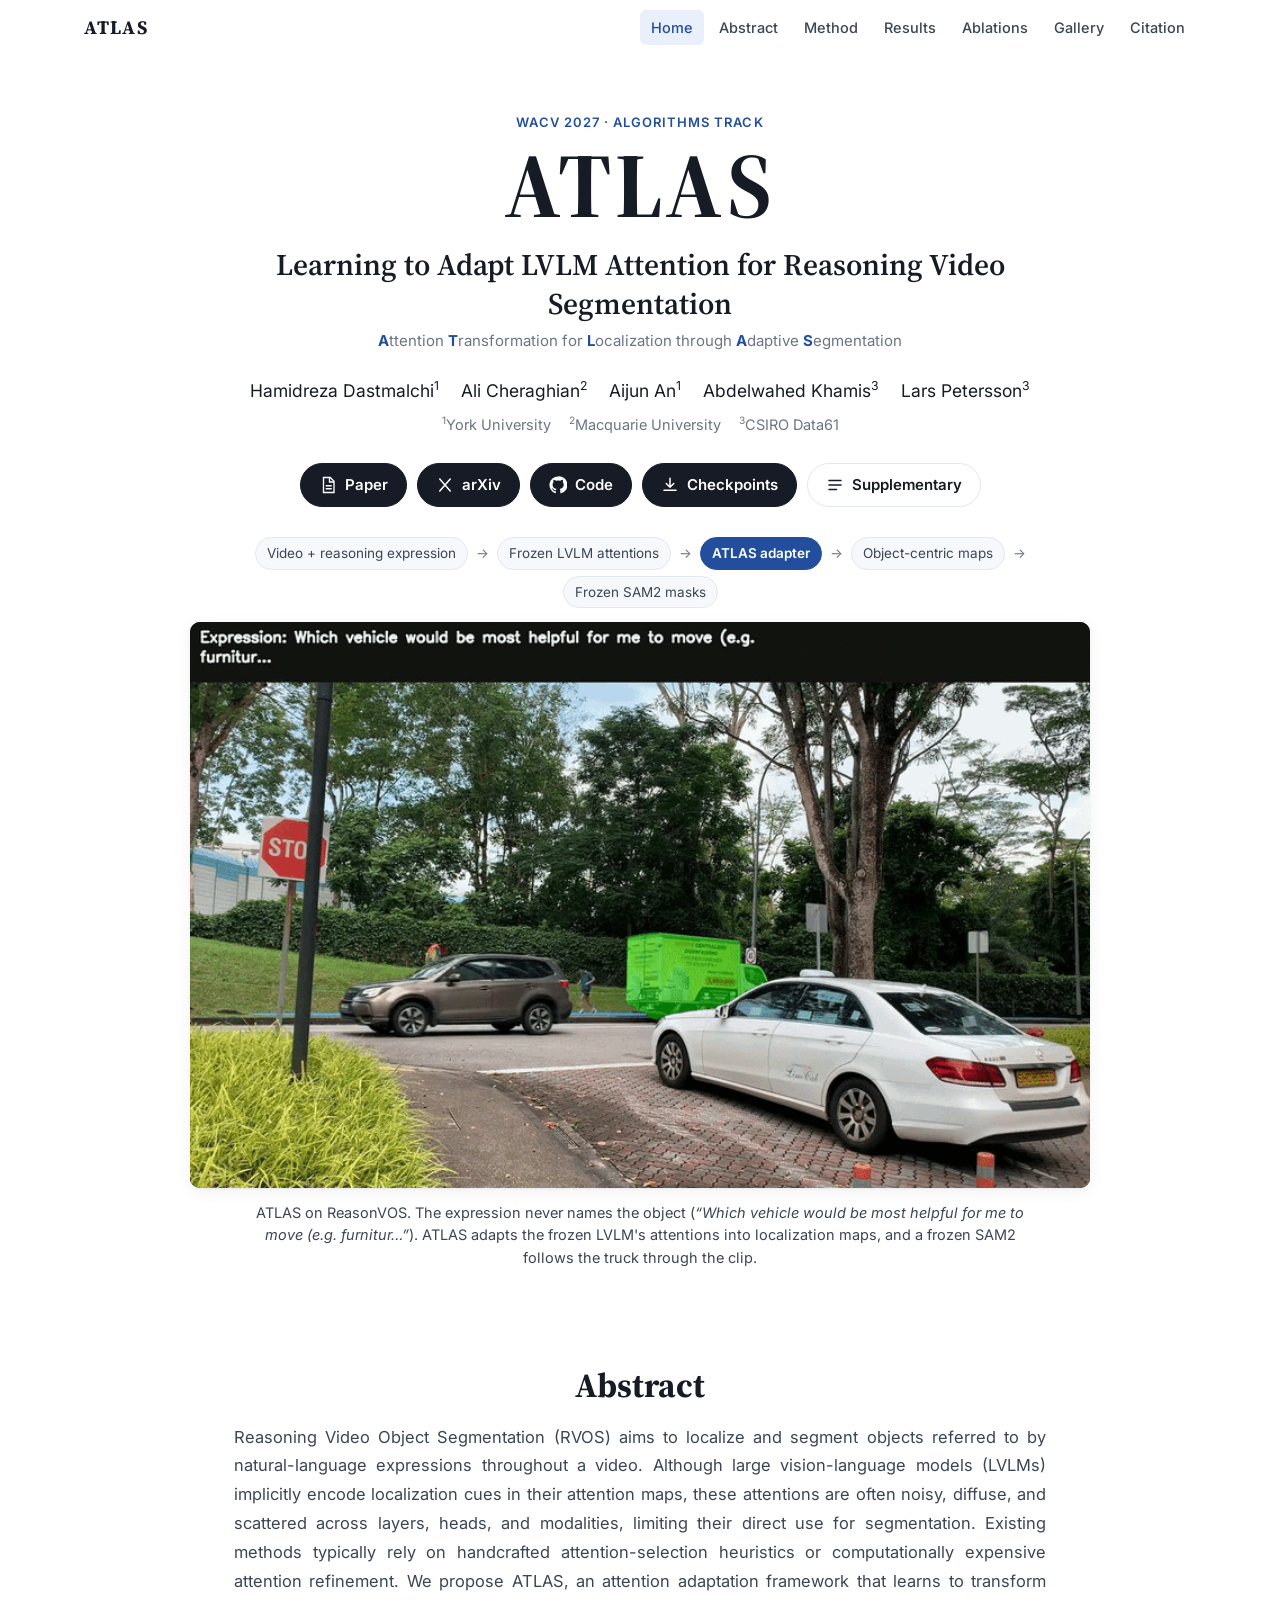
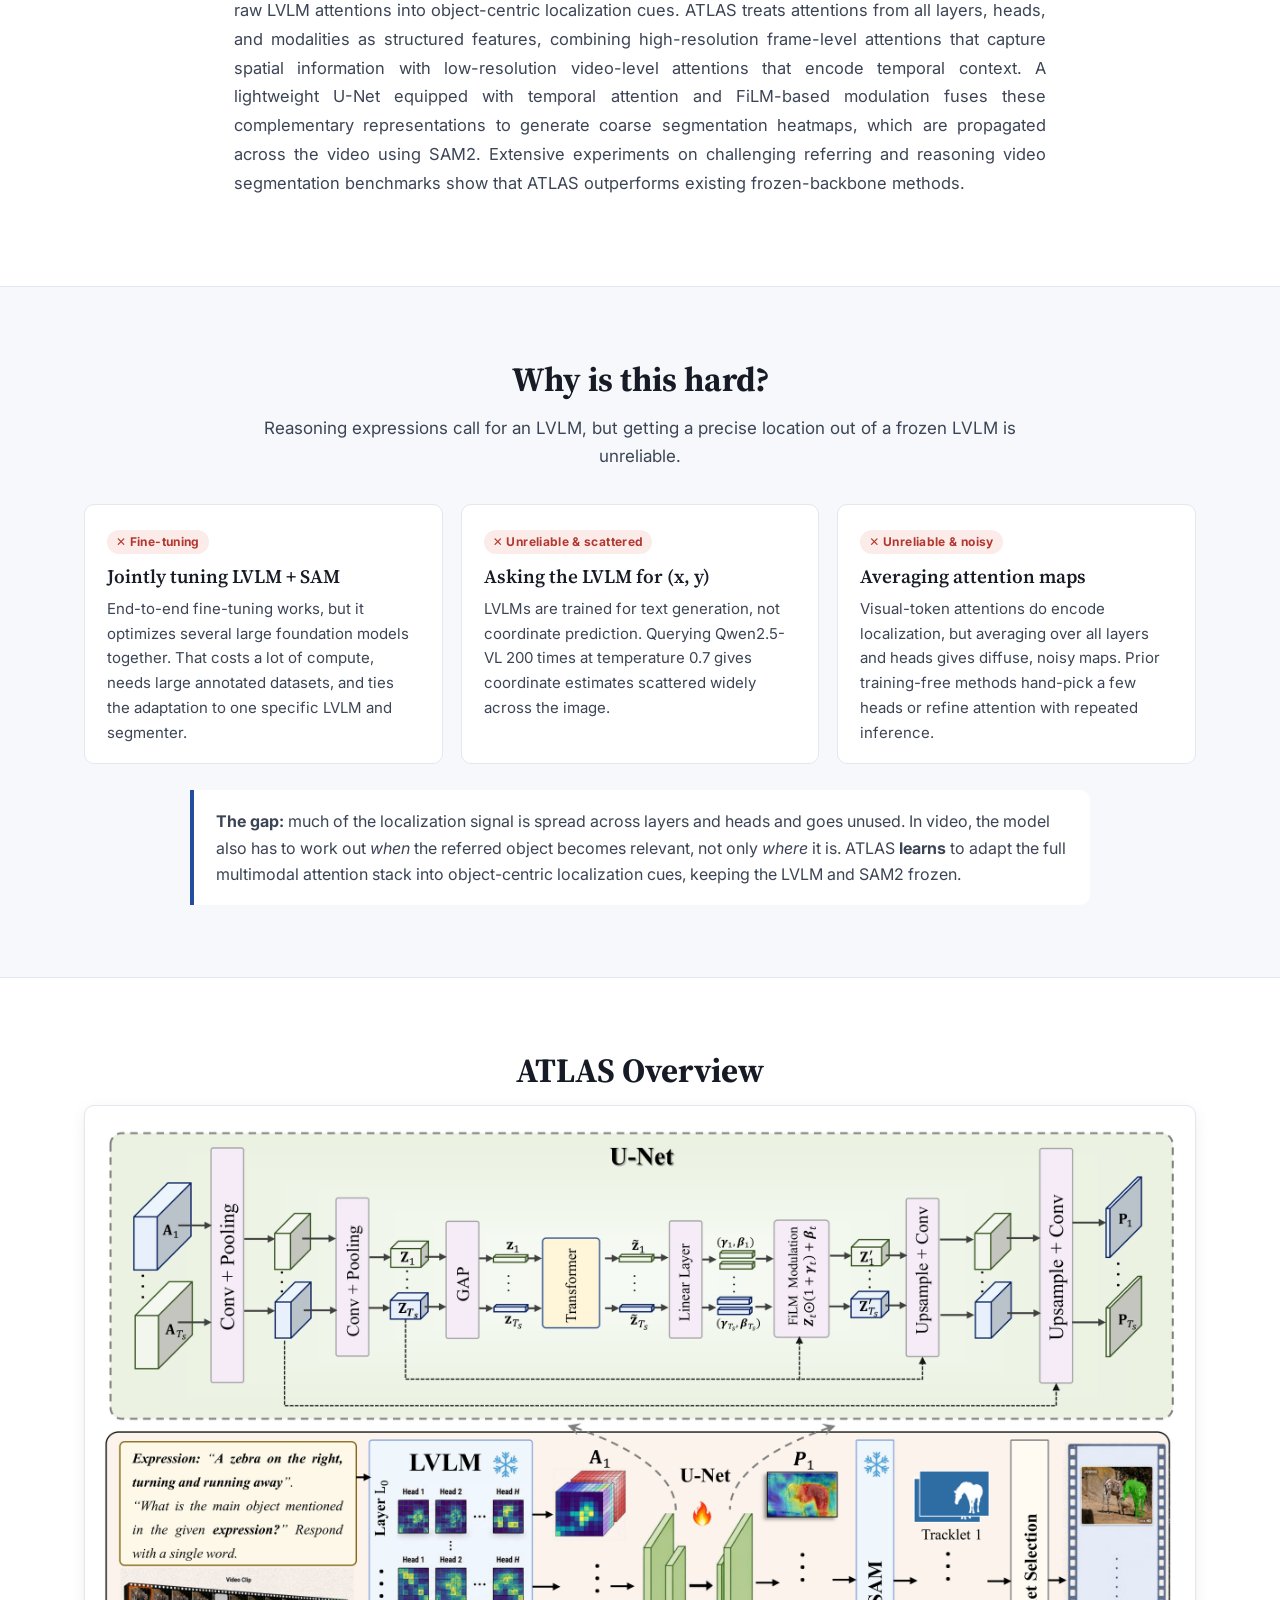
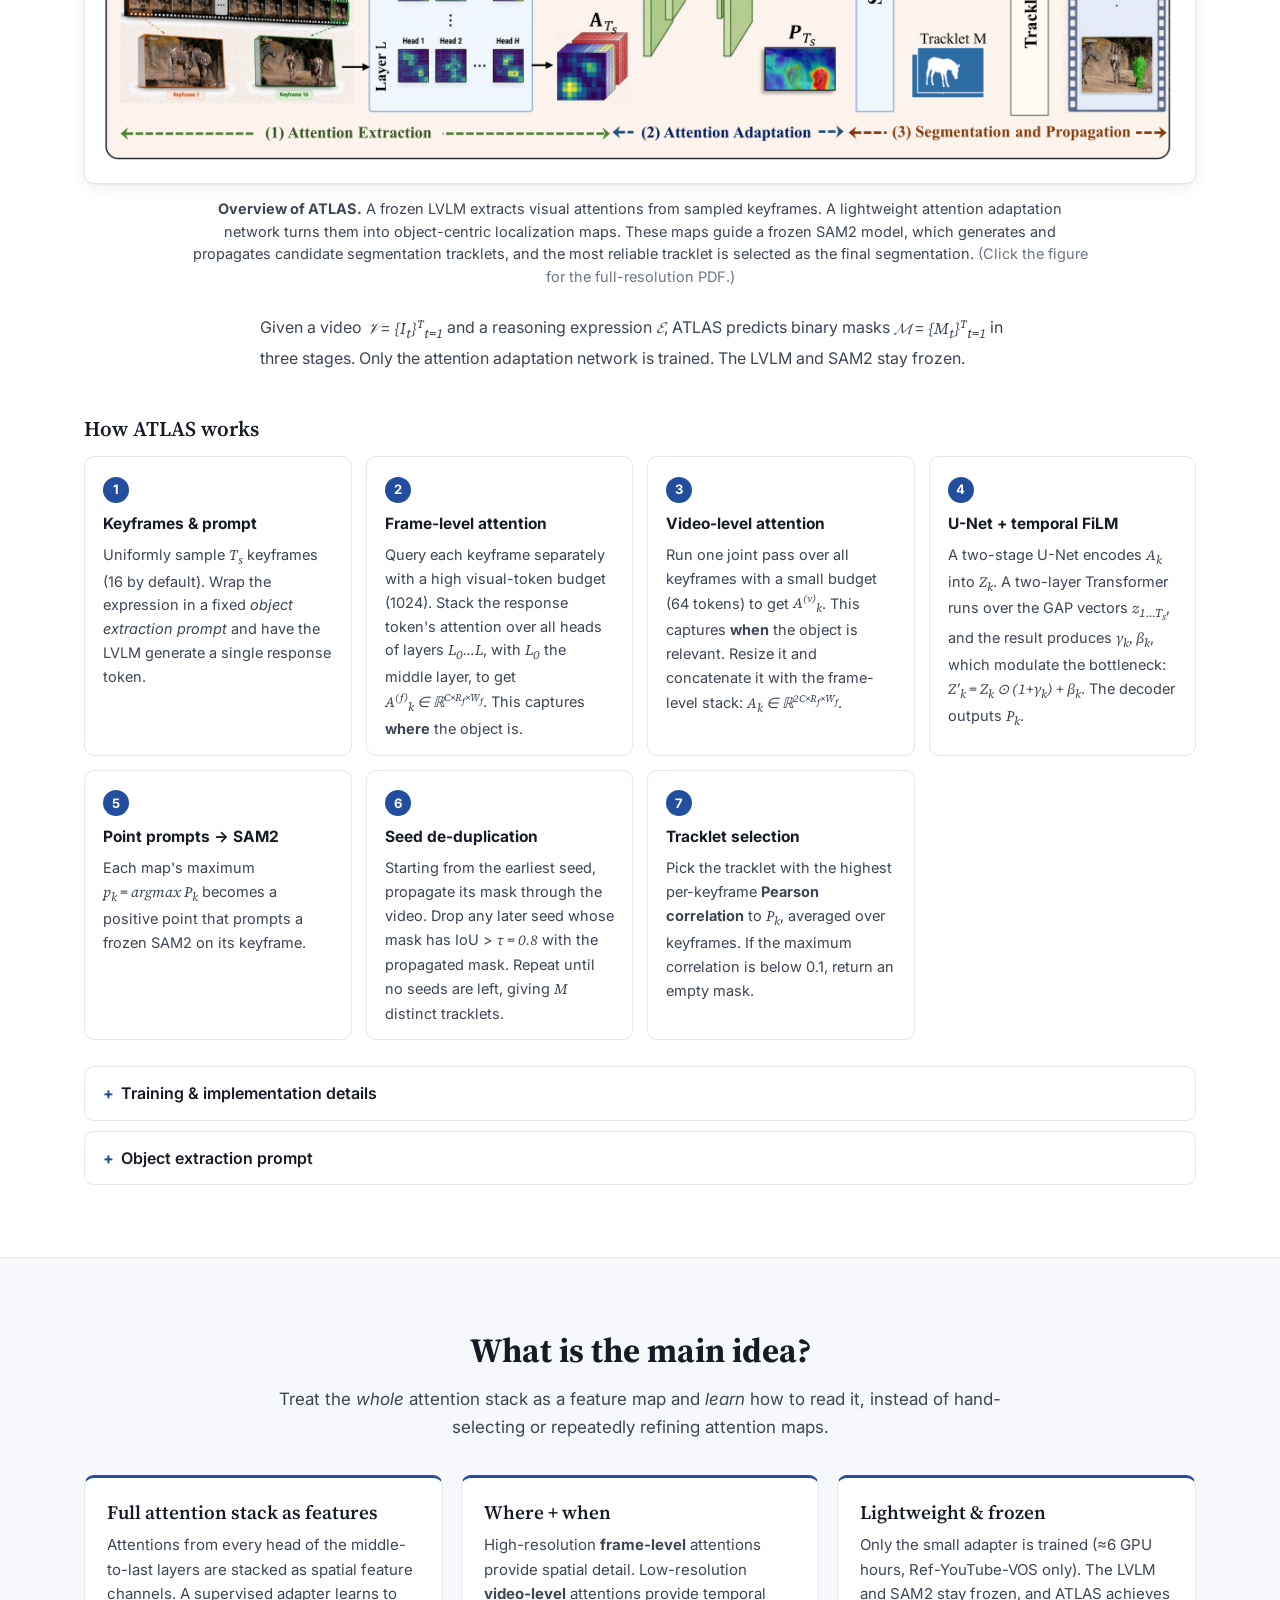
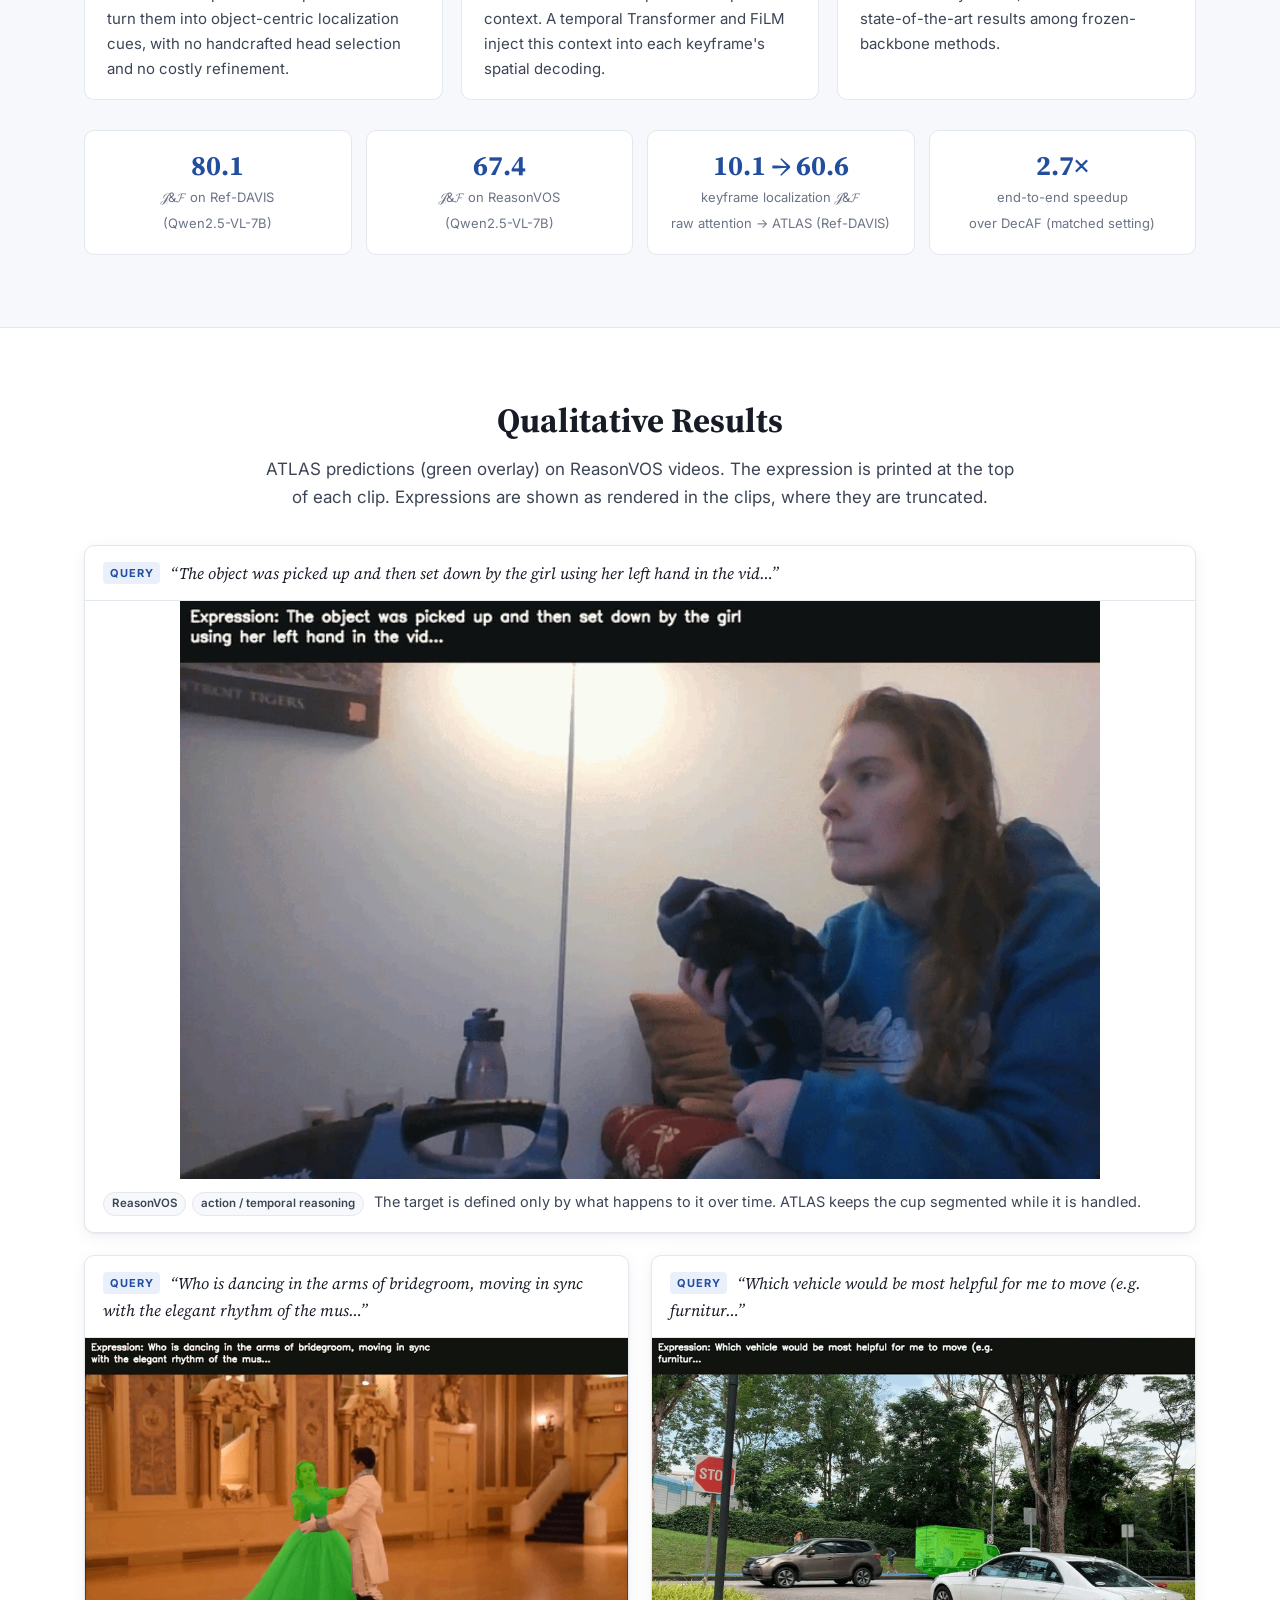
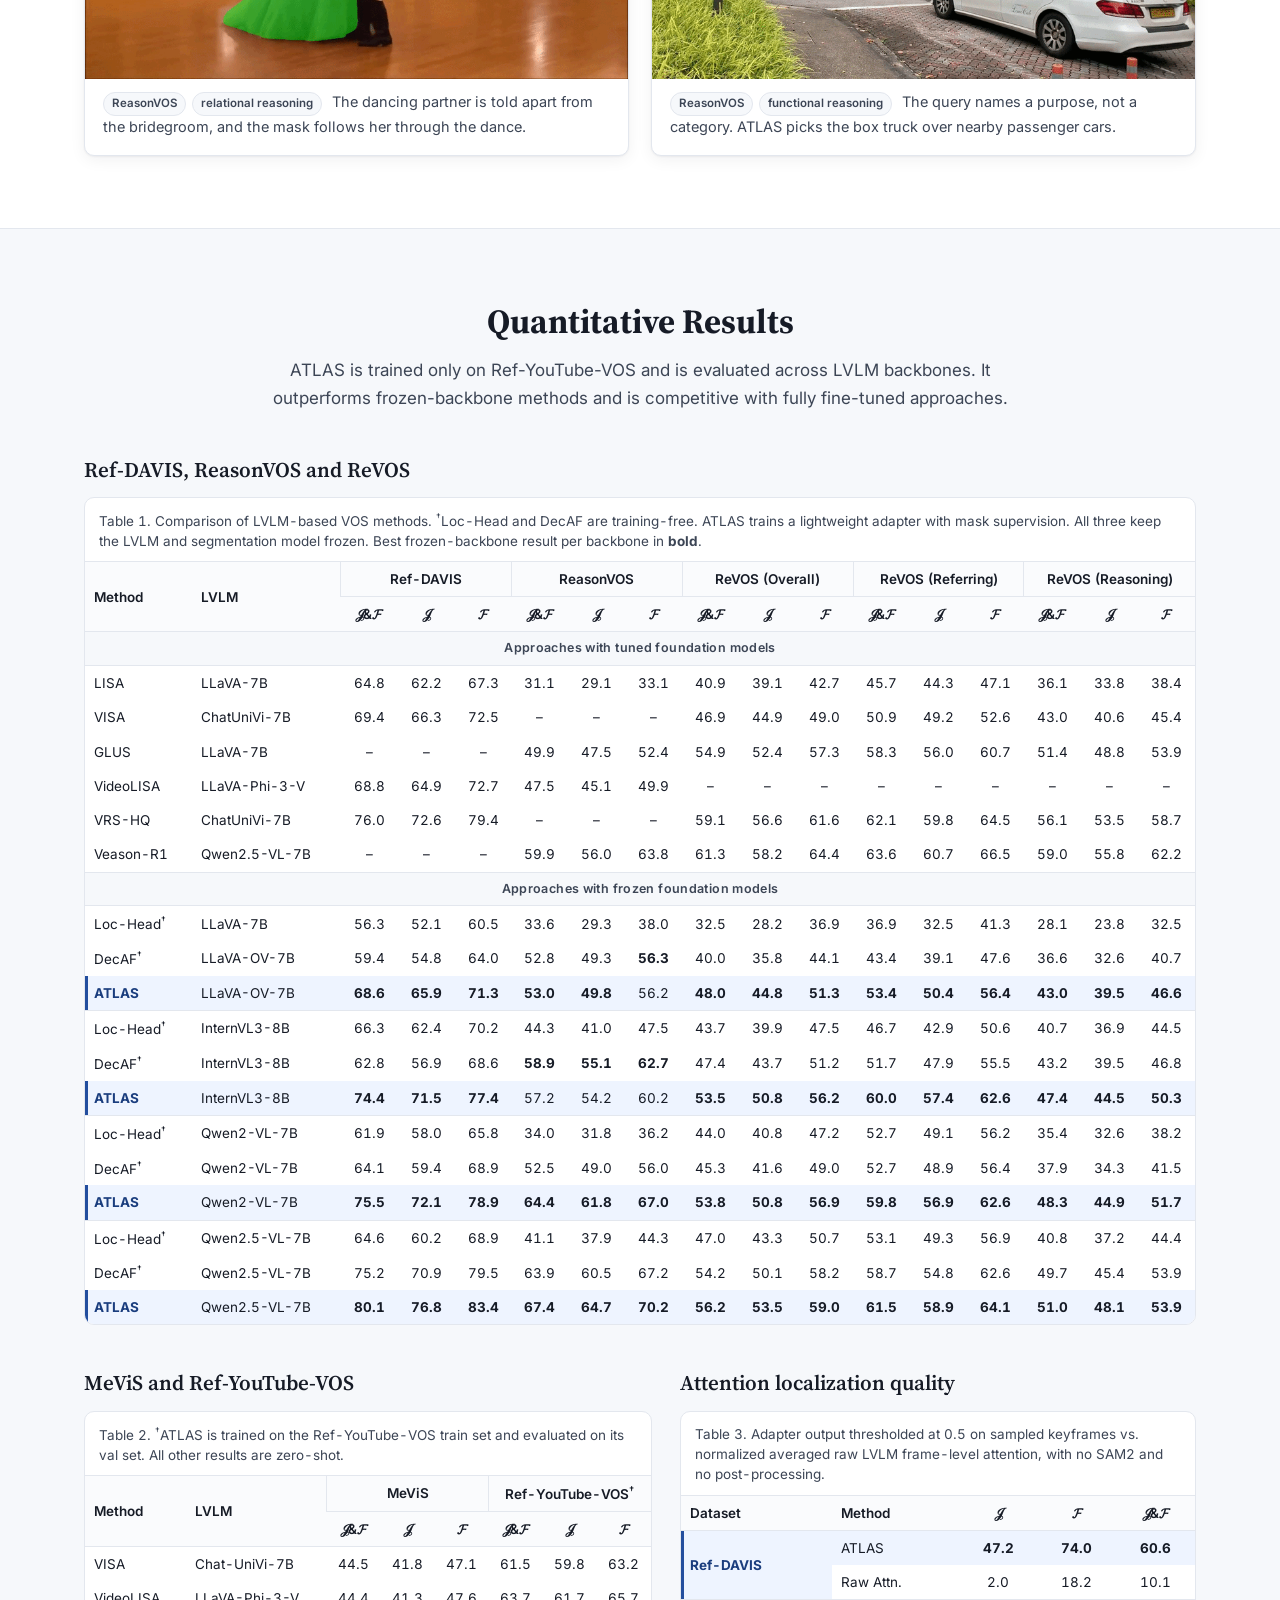
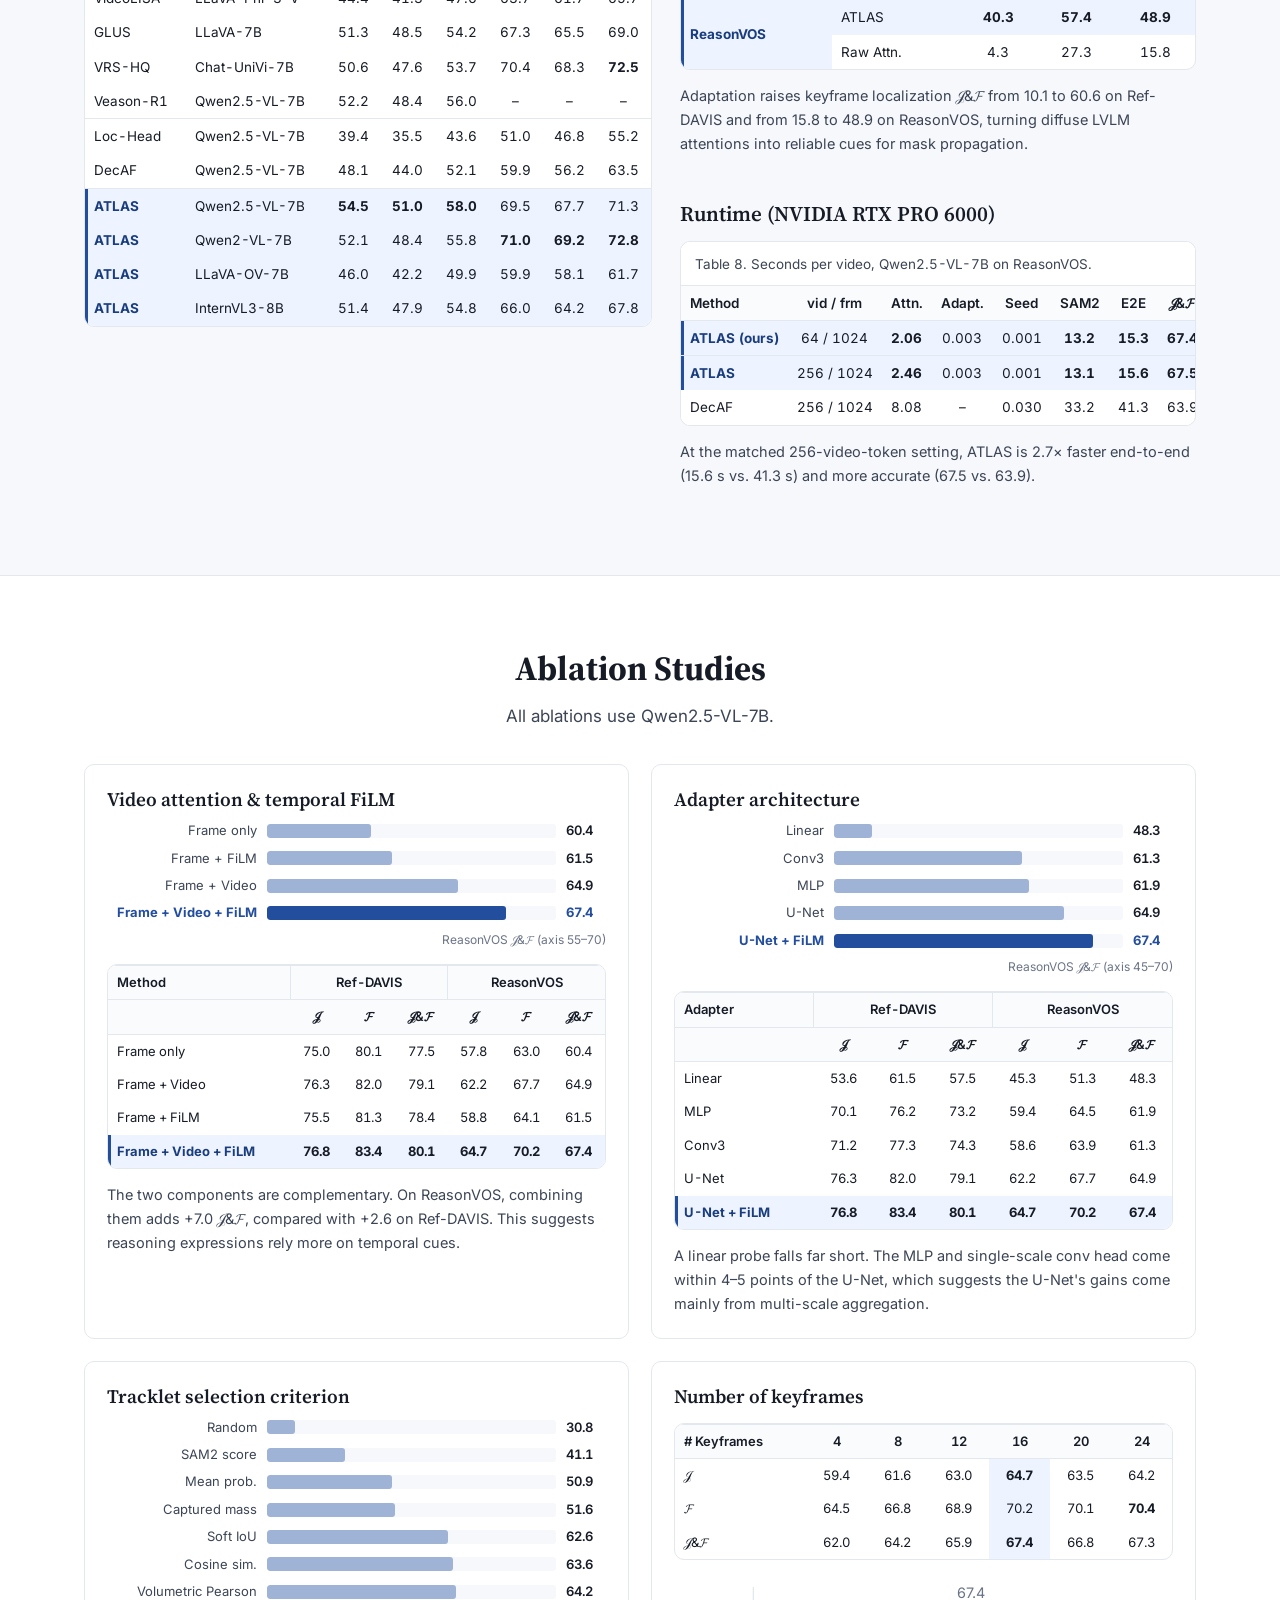
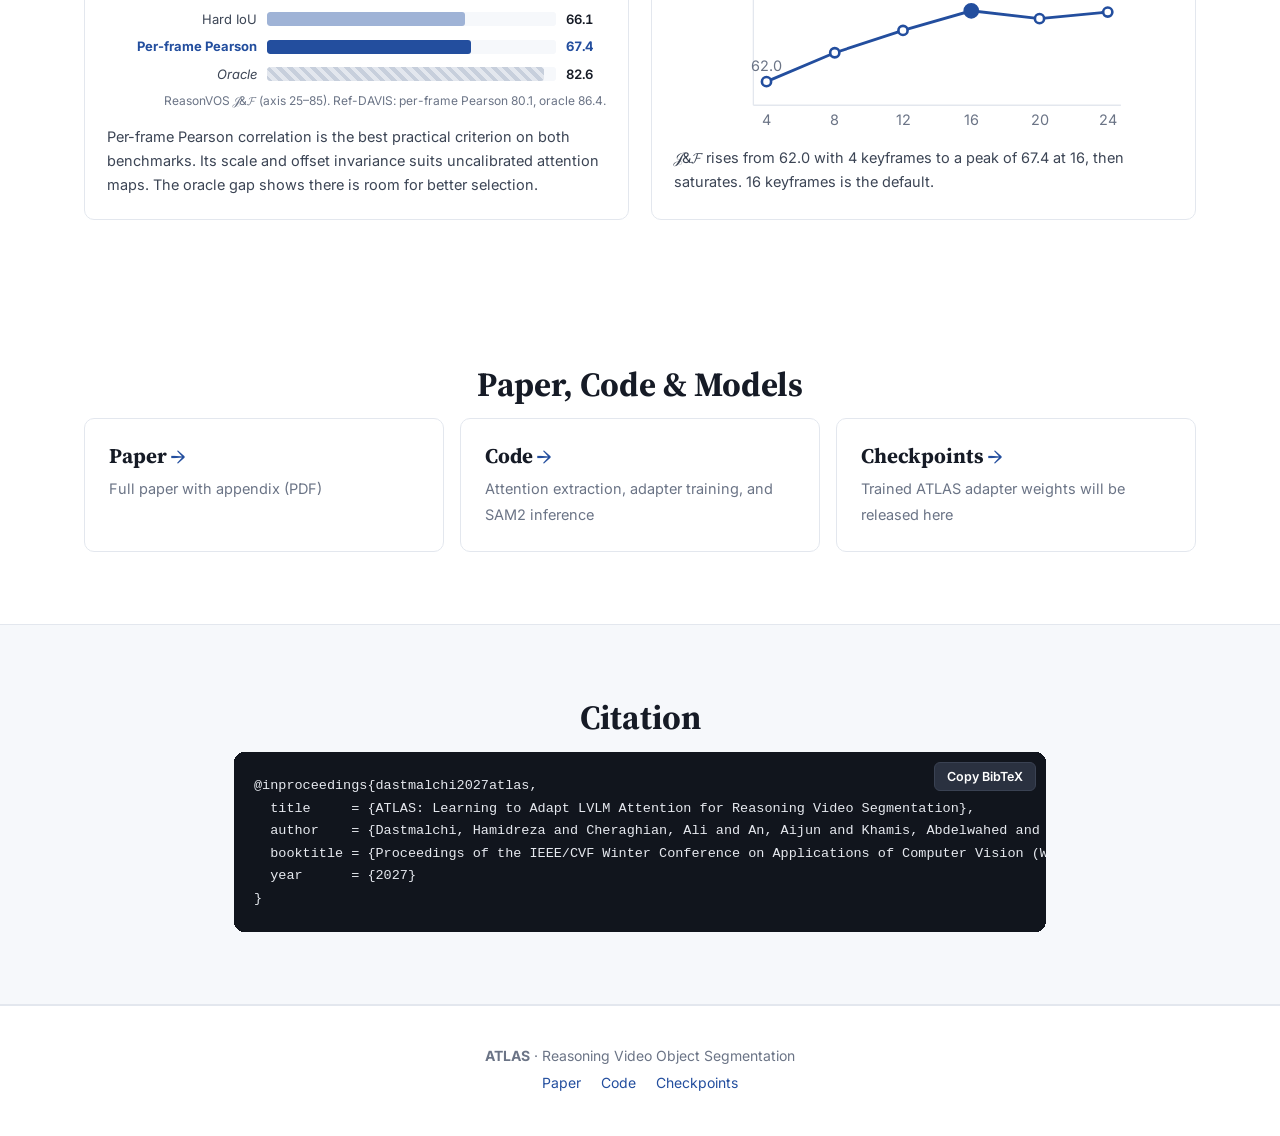
==== commit 60e4782c: "Use the original ATLAS architecture figure Co-Authored-By: Claude Opus 5.5 <noreply@anthropic.com>" ====
--- a/index.html
+++ b/index.html
@@ -130,12 +130,10 @@
   <div class="wrap">
     <h2>ATLAS Overview</h2>
     <figure class="arch">
-      <!-- To use the original Figure 2 from the paper instead, export it to
-           assets/figures/atlas_architecture.png and change the src below. -->
-      <a href="assets/figures/atlas_architecture.svg" target="_blank" rel="noopener">
-        <img src="assets/figures/atlas_architecture.svg" alt="ATLAS architecture: a frozen LVLM produces frame-level (1024-token) and video-level (64-token) attention stacks from Ts keyframes; a U-Net with a temporal Transformer and FiLM bottleneck modulation predicts localization maps; argmax point prompts drive a frozen SAM2, duplicate seeds are removed by propagation, and the final tracklet is chosen by per-frame Pearson correlation.">
+      <a href="assets/figures/atlas_architecture.pdf" target="_blank" rel="noopener">
+        <img src="assets/figures/atlas_architecture.png" width="2400" height="1440" alt="ATLAS architecture. (1) Attention Extraction: the expression with an object-extraction prompt and keyframes 1 to 16 of the video clip go into a frozen LVLM; attention maps from heads 1 to H of layers L0 to L are stacked into tensors A1 to ATs. (2) Attention Adaptation: a U-Net with Conv + Pooling encoders, GAP, a Transformer, a linear layer producing (gamma, beta), FiLM modulation Z(1+gamma)+beta, and Upsample + Conv decoders with skip connections outputs localization maps P1 to PTs. (3) Segmentation and Propagation: a frozen SAM produces tracklets 1 to M, and Tracklet Selection gives the final segmentation.">
       </a>
-      <figcaption><b>Overview of ATLAS.</b> A frozen LVLM extracts visual attentions from sampled keyframes. A lightweight attention adaptation network turns them into object-centric localization maps. These maps guide a frozen SAM2 model, which generates and propagates candidate segmentation tracklets, and the most reliable tracklet is selected as the final segmentation. <span class="muted">(Click to enlarge.)</span></figcaption>
+      <figcaption><b>Overview of ATLAS.</b> A frozen LVLM extracts visual attentions from sampled keyframes. A lightweight attention adaptation network turns them into object-centric localization maps. These maps guide a frozen SAM2 model, which generates and propagates candidate segmentation tracklets, and the most reliable tracklet is selected as the final segmentation. <span class="muted">(Click the figure for the full-resolution PDF.)</span></figcaption>
     </figure>
 
     <div class="method-text narrow-text">
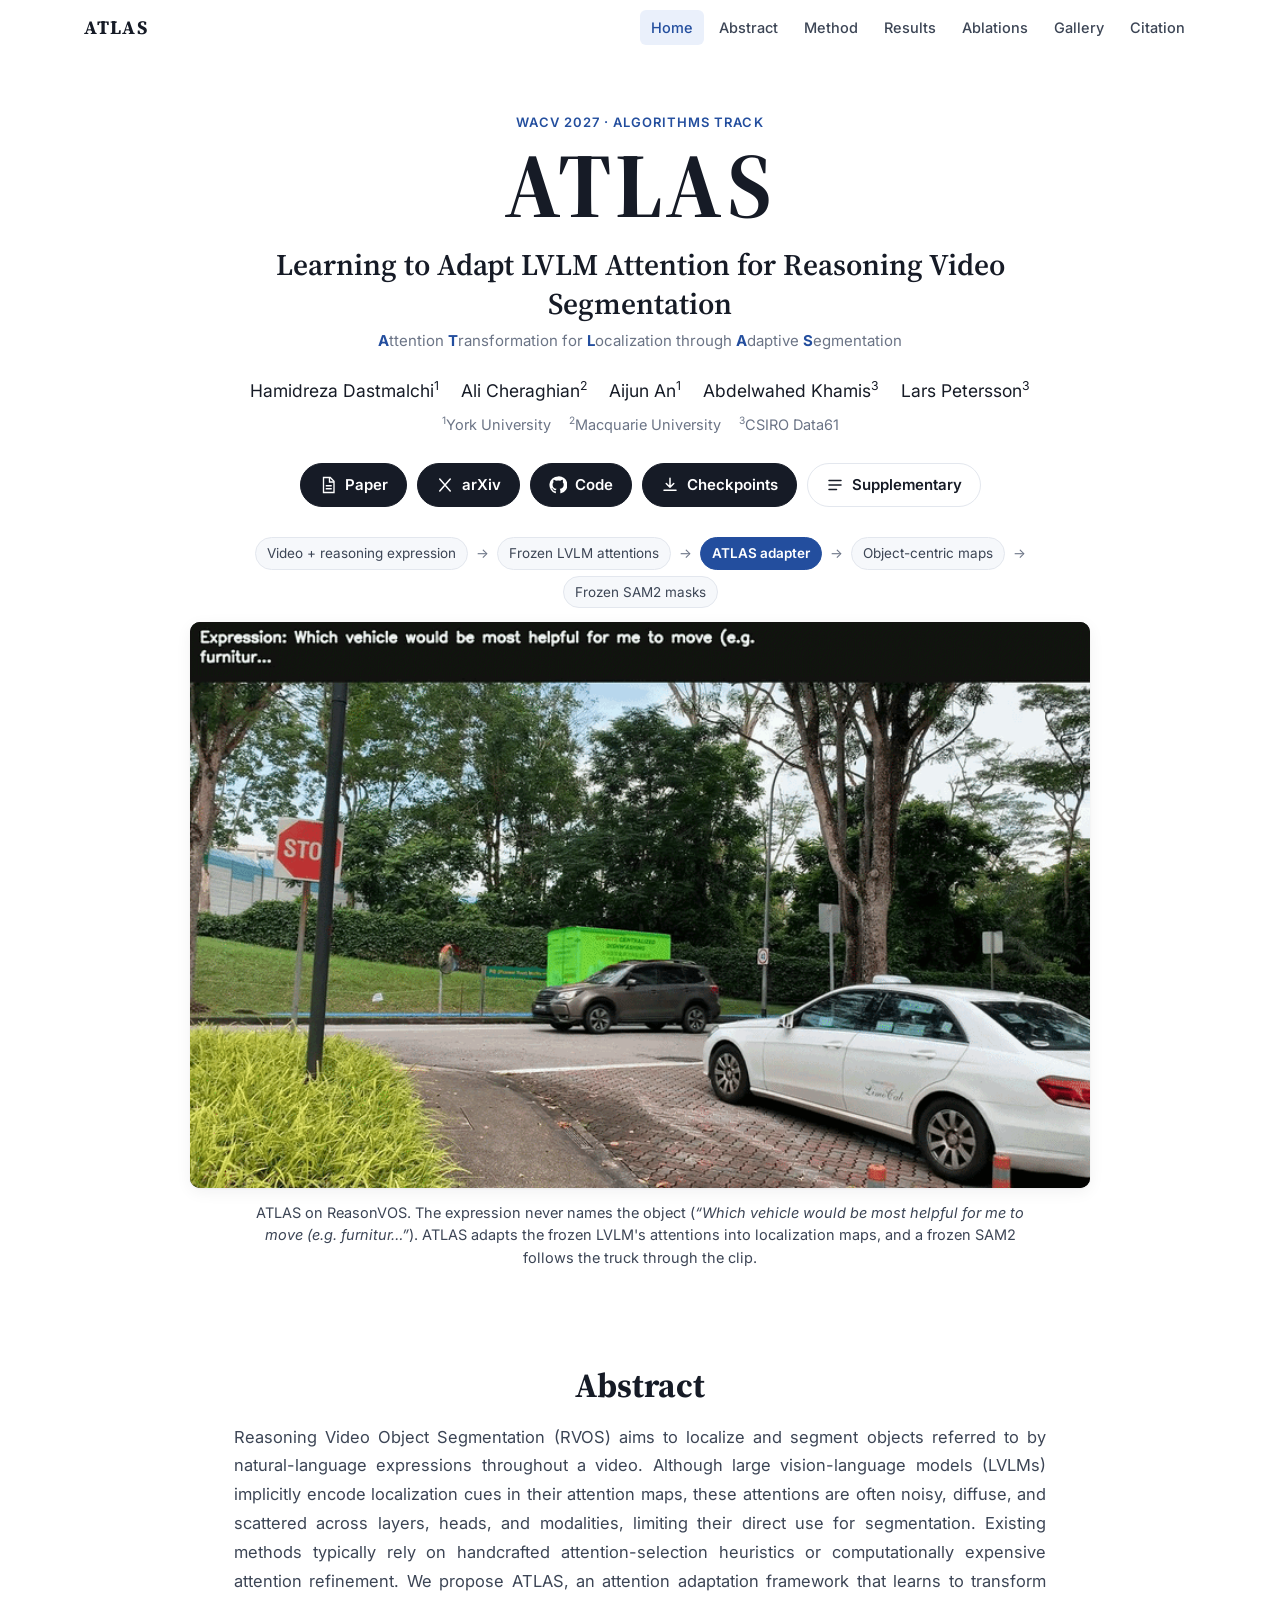
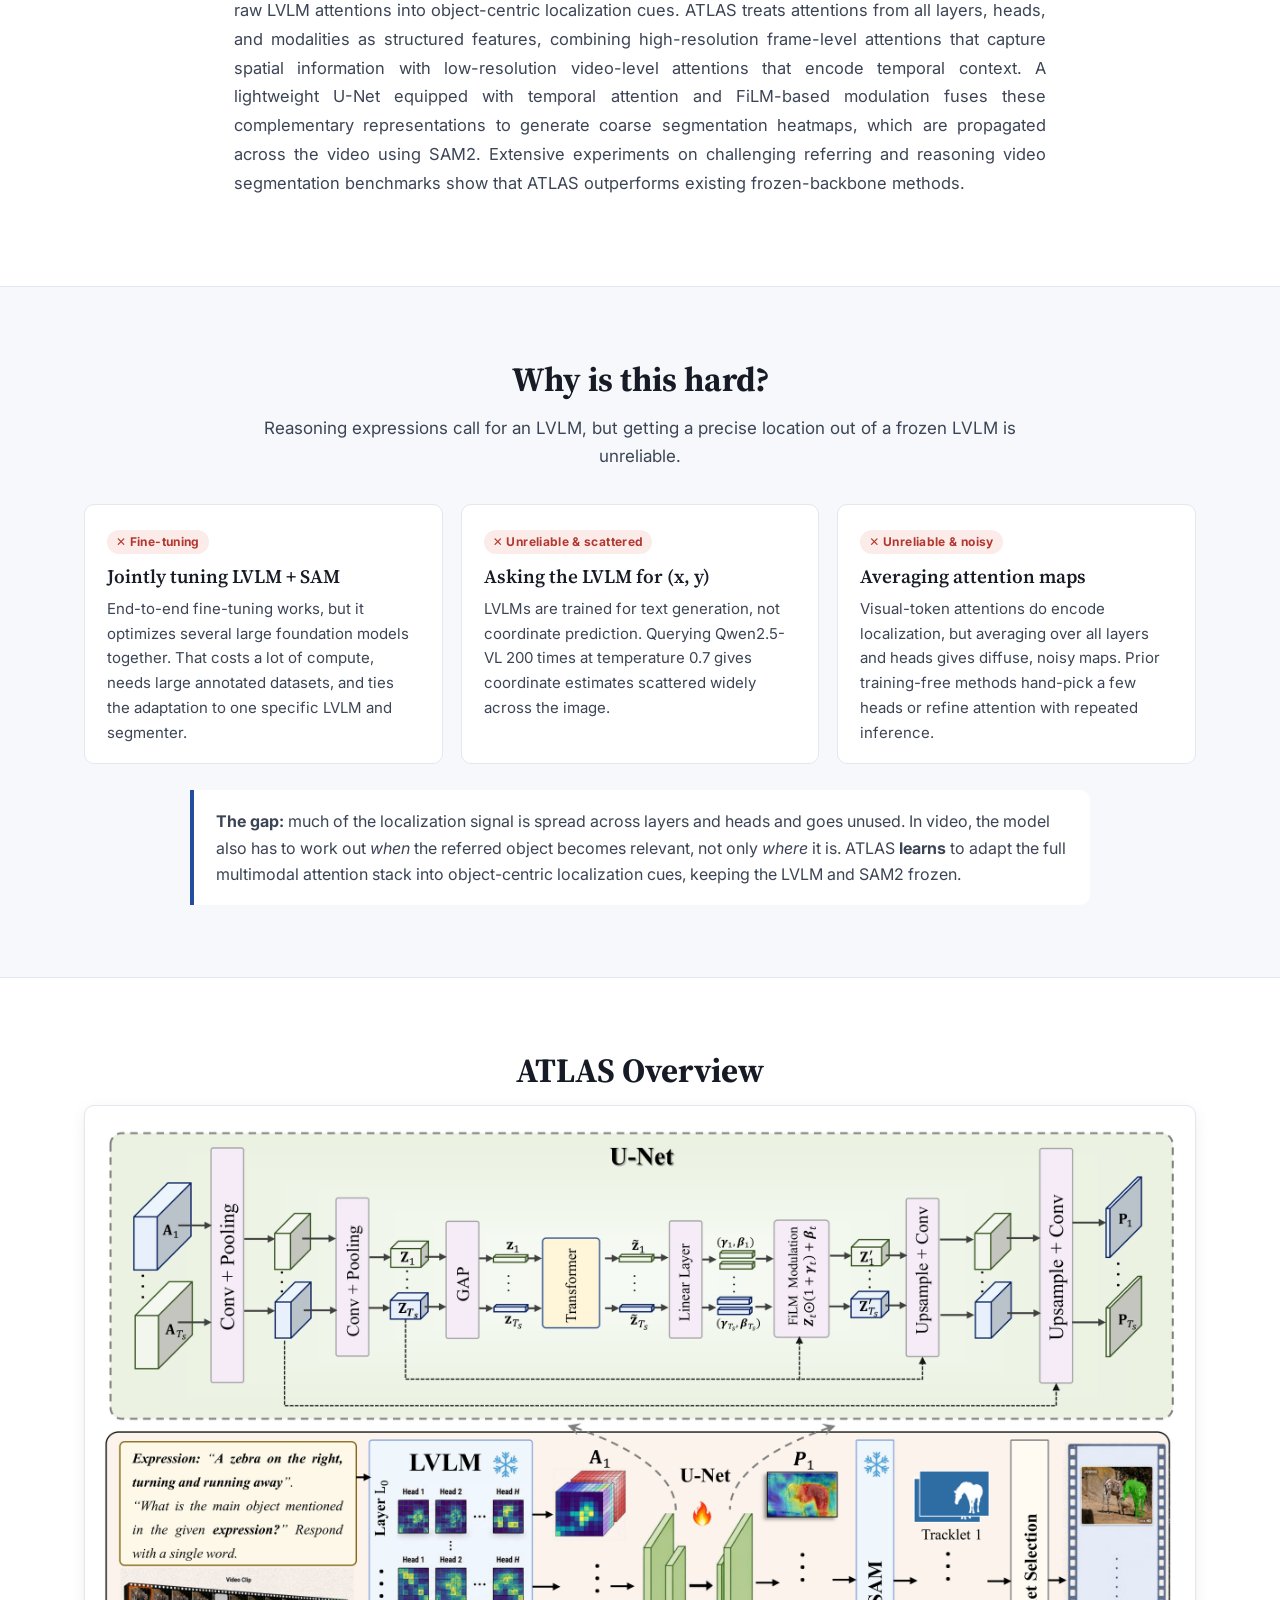
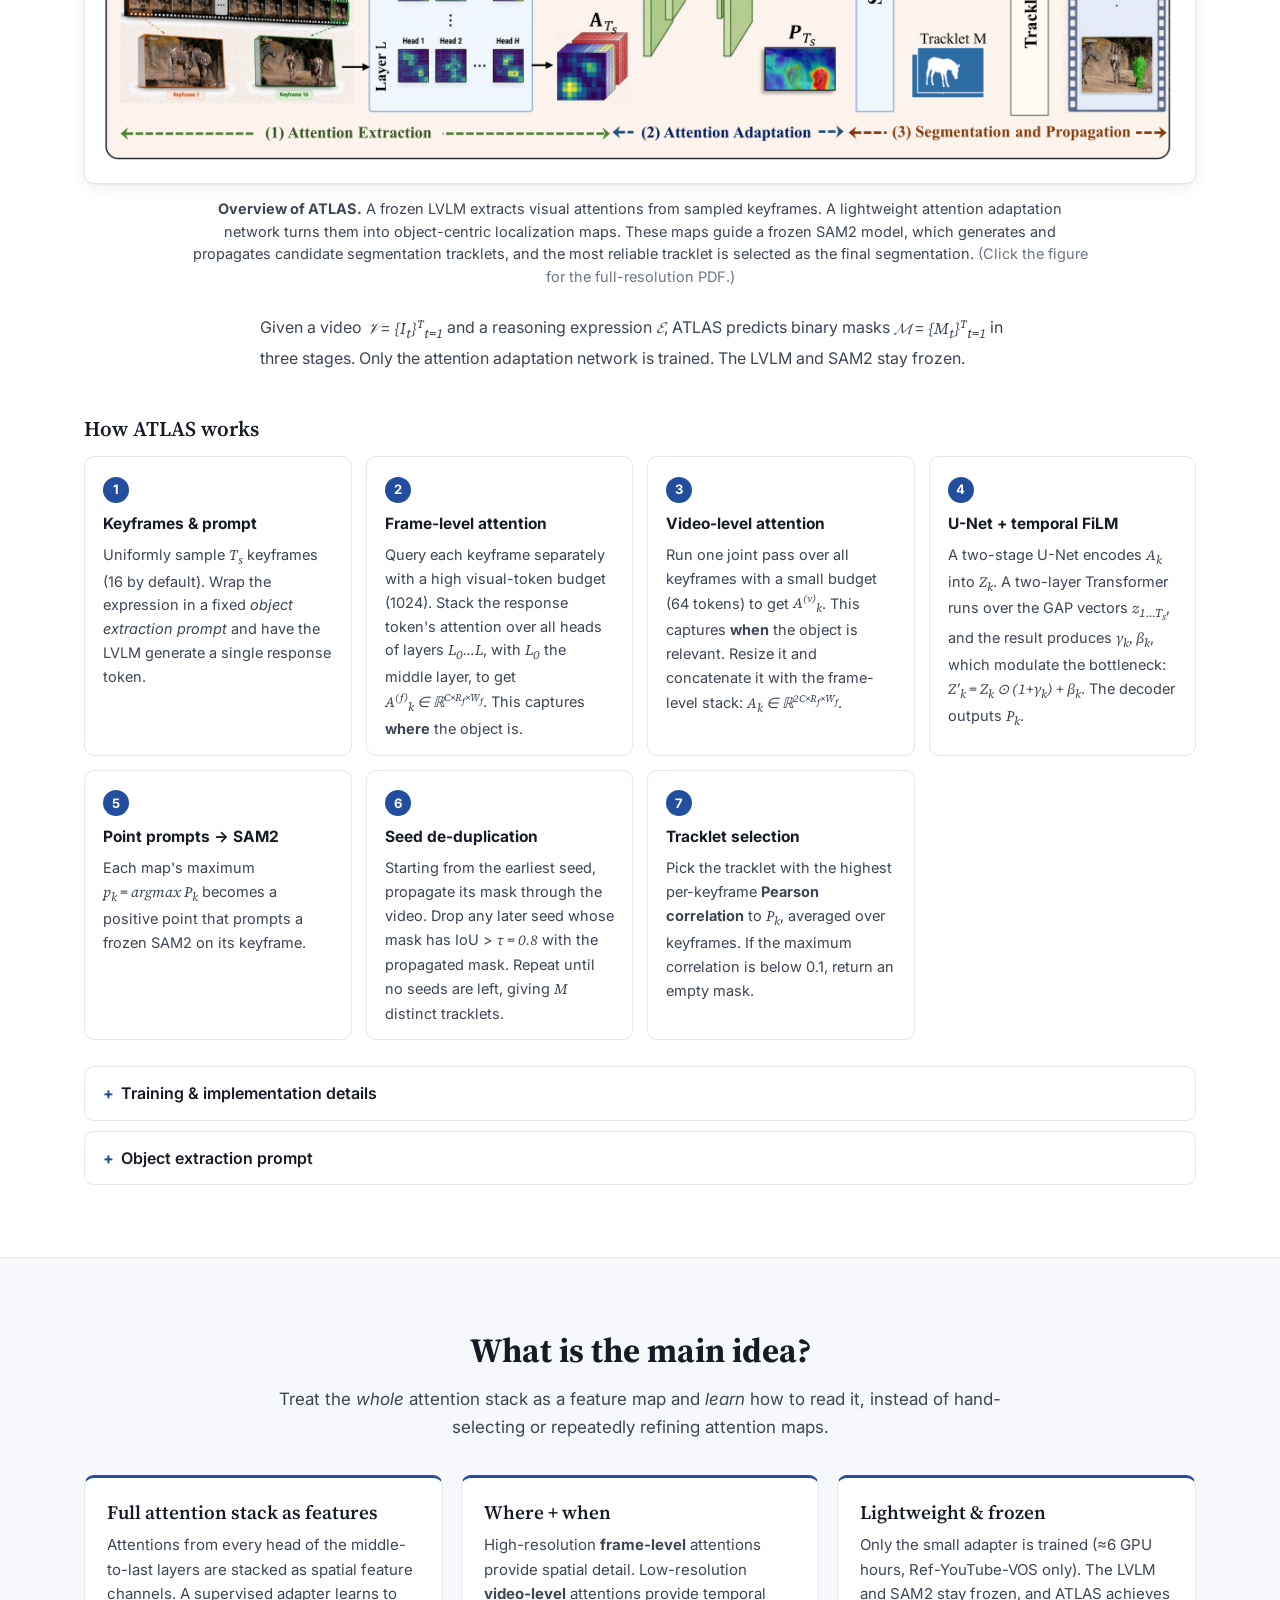
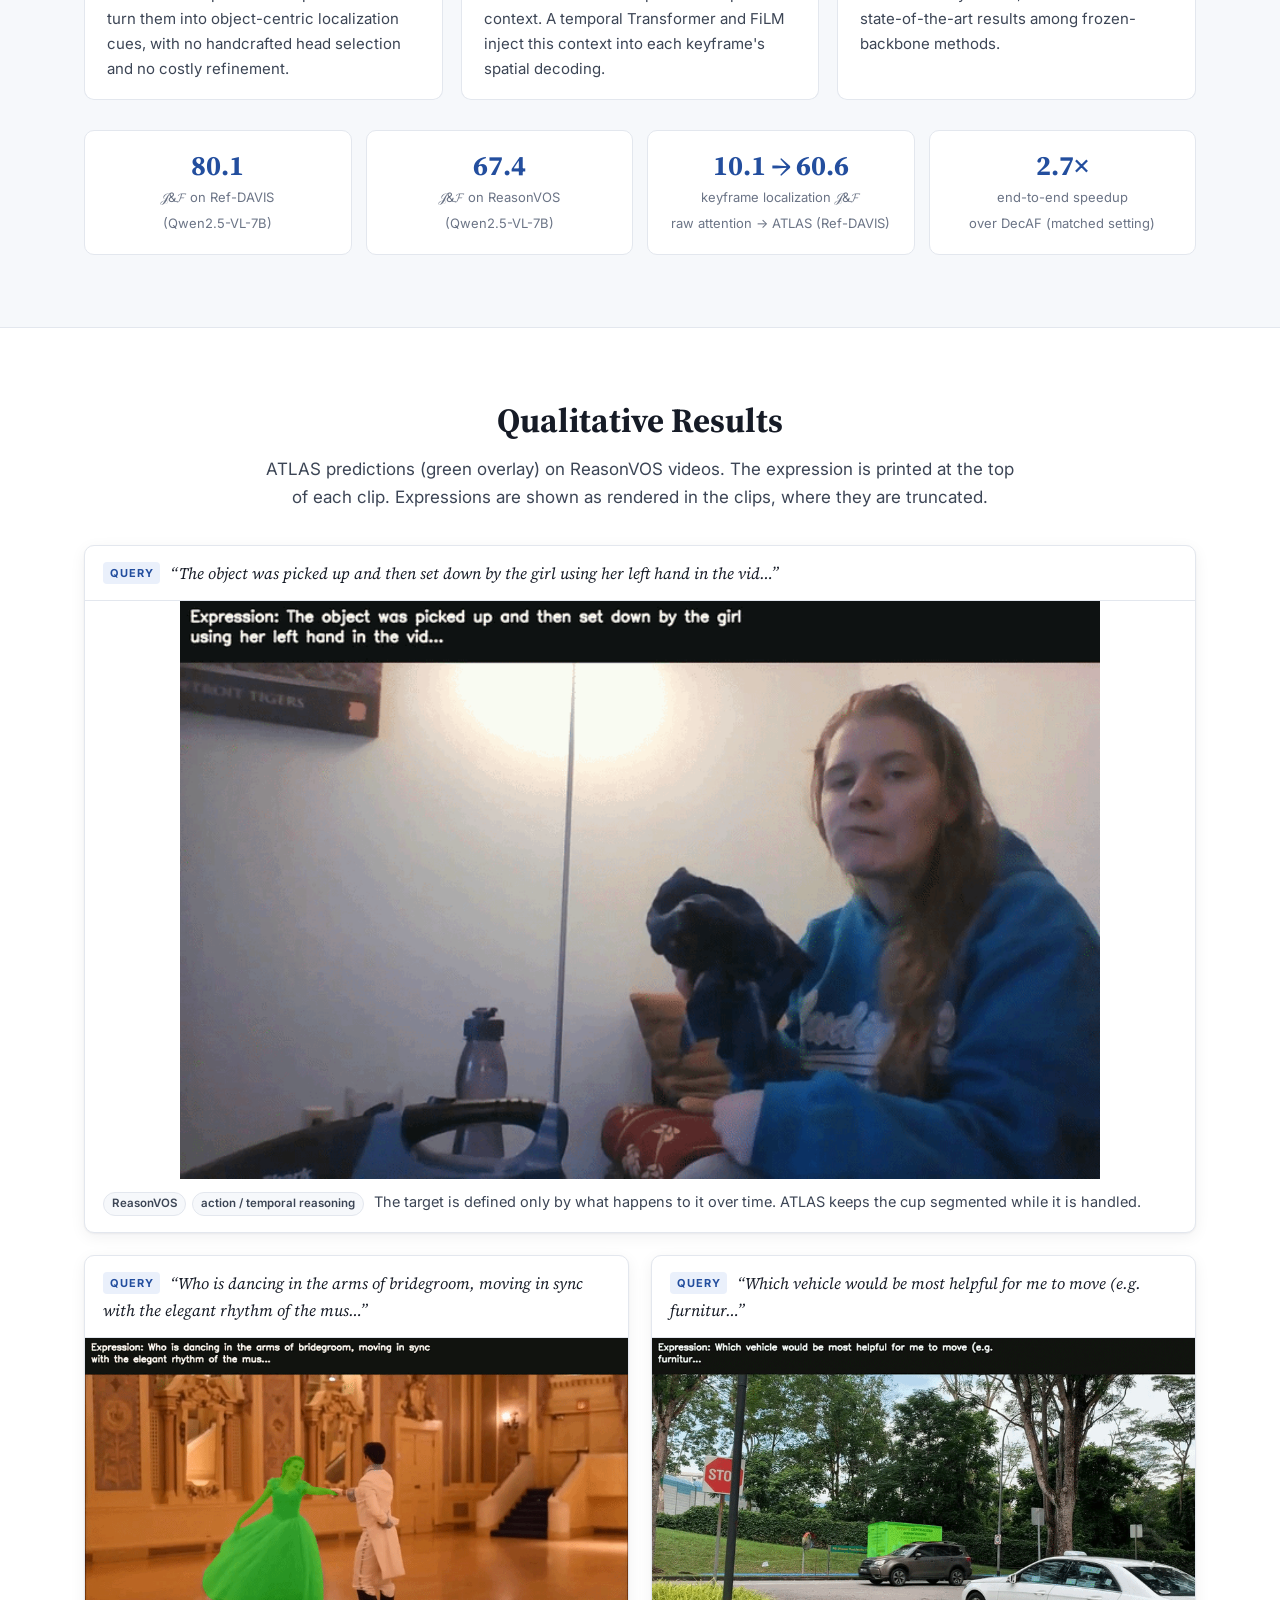
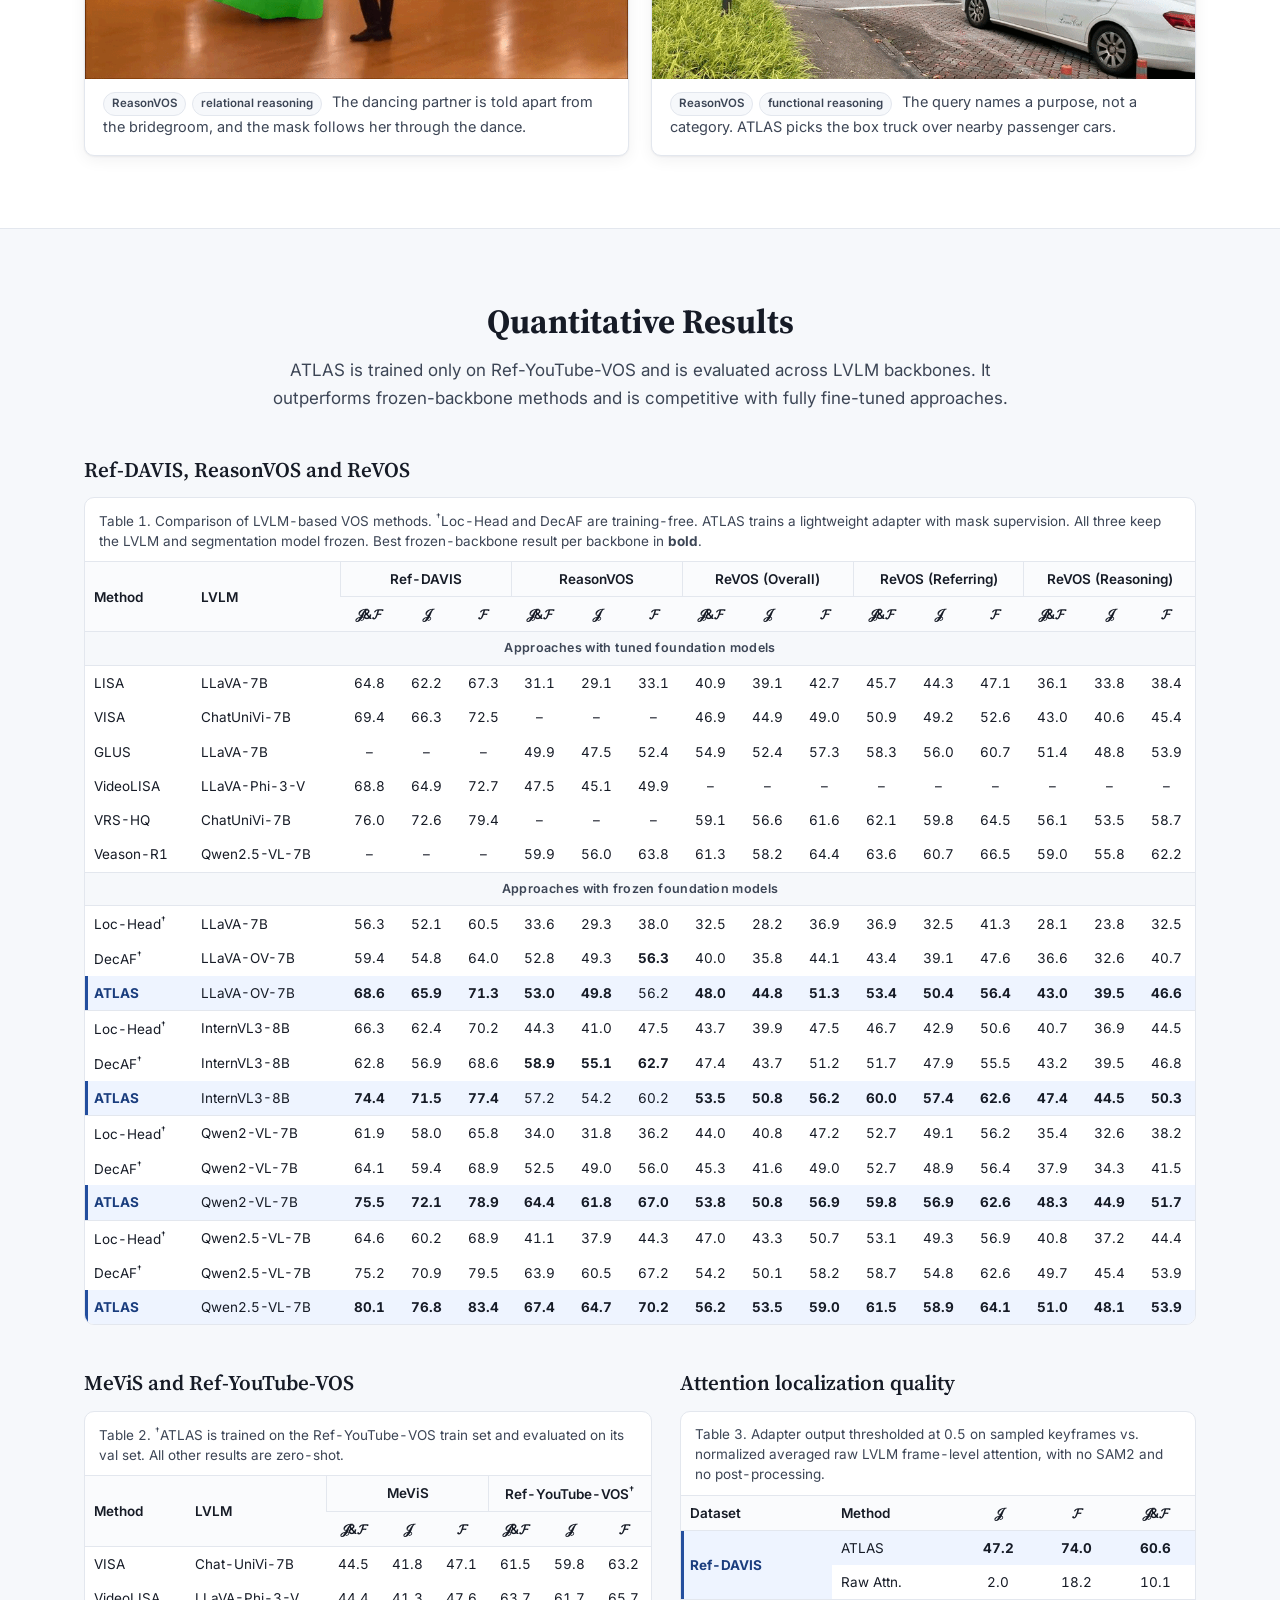
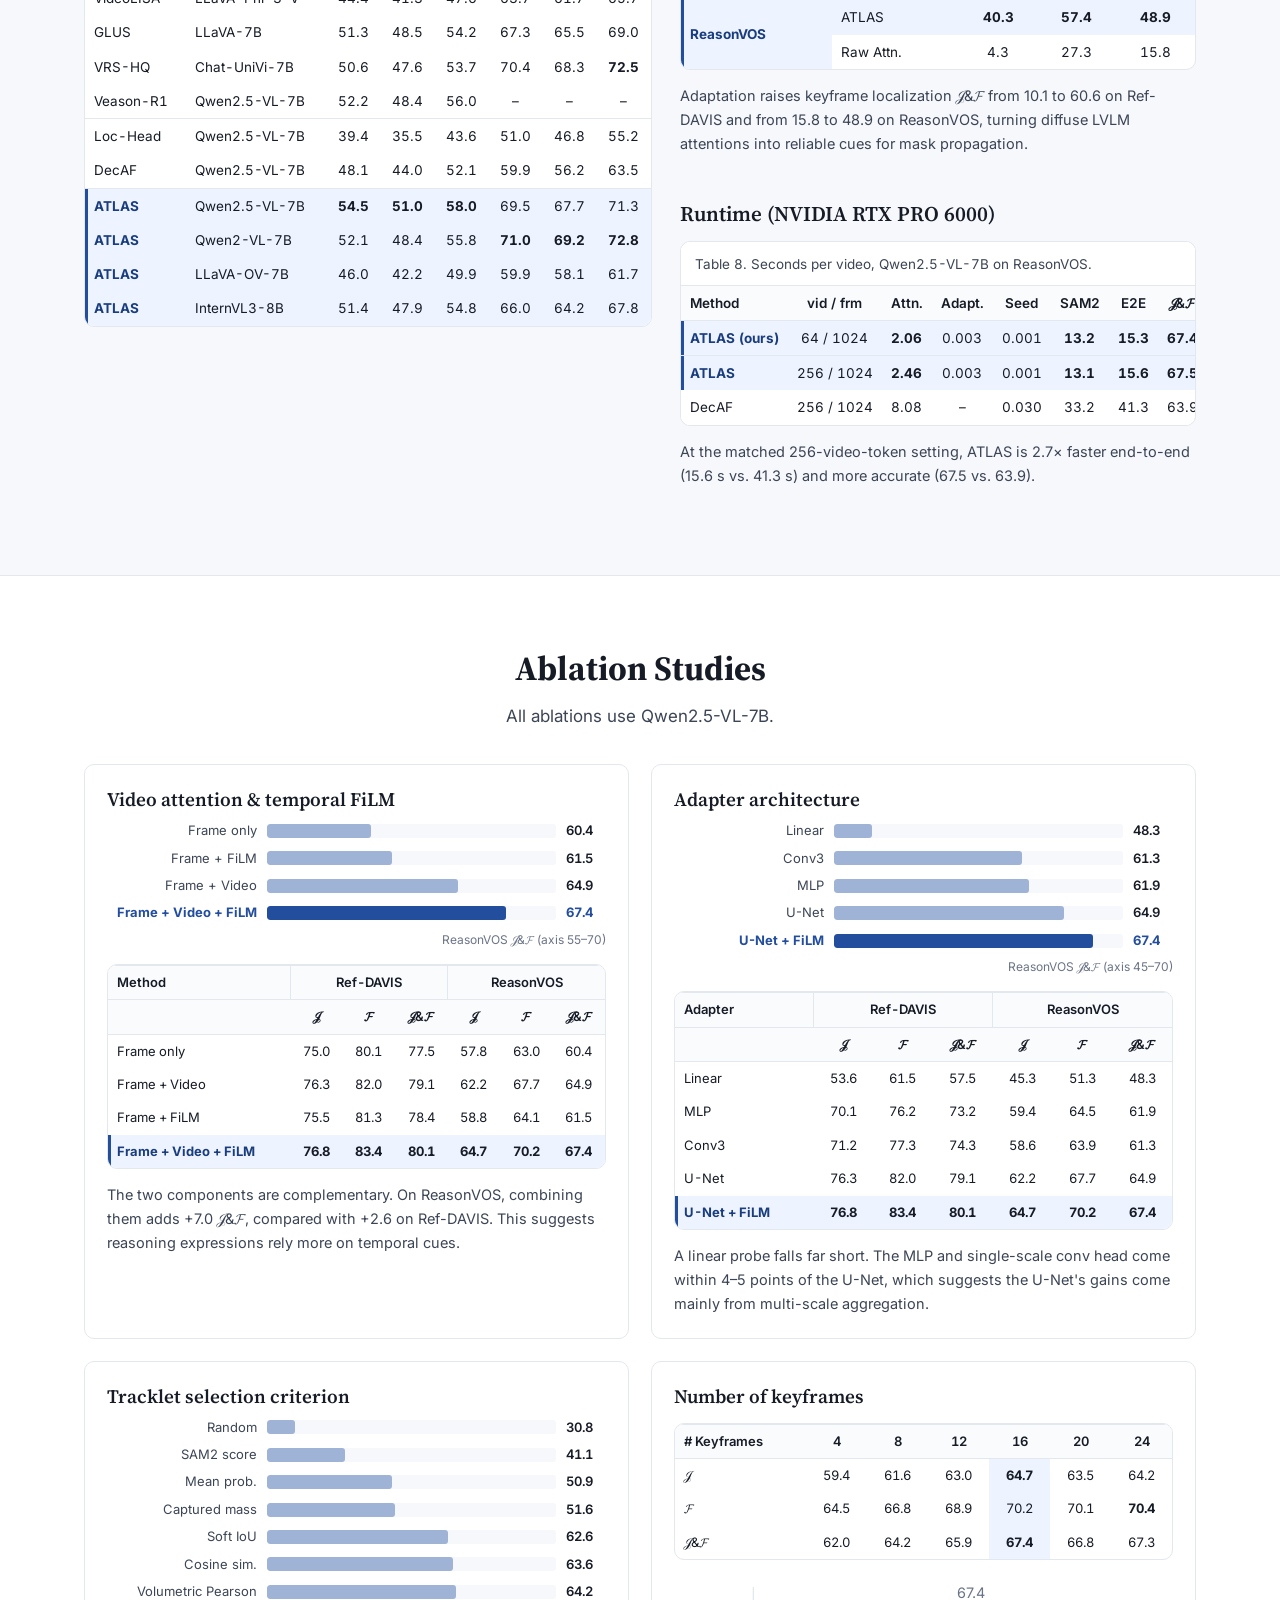
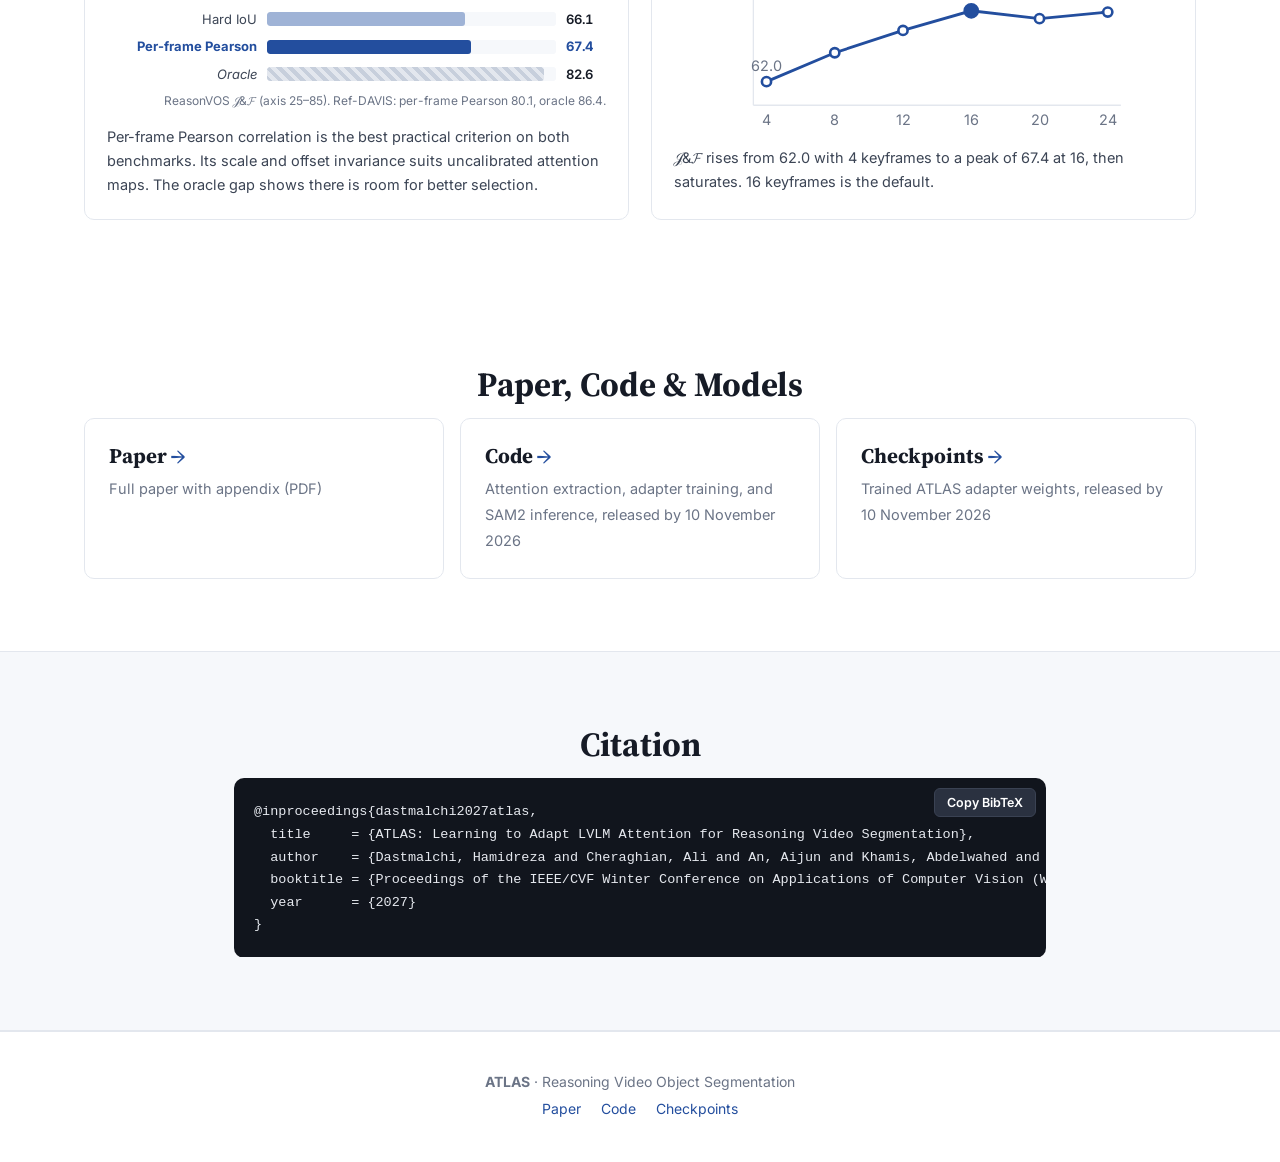
==== commit 26f6056f: "Add coming-soon page for code and checkpoints (release by 10 Nov 2026)" ====
--- a/index.html
+++ b/index.html
@@ -62,8 +62,8 @@
     <div class="links">
       <a class="btn" href="PAPER_URL"><svg viewBox="0 0 24 24" aria-hidden="true"><path d="M6 2h9l5 5v15H6z" fill="none" stroke="currentColor" stroke-width="1.8"/><path d="M14 2v6h6M9 13h8M9 17h8" stroke="currentColor" stroke-width="1.8" fill="none"/></svg>Paper</a>
       <a class="btn" href="ARXIV_URL"><svg viewBox="0 0 24 24" aria-hidden="true"><path d="M5 4l14 16M19 4L5 20" stroke="currentColor" stroke-width="2" fill="none" stroke-linecap="round"/></svg>arXiv</a>
-      <a class="btn" href="CODE_URL"><svg viewBox="0 0 24 24" aria-hidden="true"><path fill="currentColor" d="M12 .5a11.5 11.5 0 0 0-3.6 22.4c.6.1.8-.3.8-.6v-2c-3.2.7-3.9-1.5-3.9-1.5-.5-1.3-1.3-1.7-1.3-1.7-1-.7.1-.7.1-.7 1.2.1 1.8 1.2 1.8 1.2 1 1.8 2.8 1.3 3.5 1 .1-.8.4-1.3.7-1.6-2.6-.3-5.3-1.3-5.3-5.7 0-1.3.5-2.3 1.2-3.1-.1-.3-.5-1.5.1-3.1 0 0 1-.3 3.2 1.2a11 11 0 0 1 5.8 0c2.2-1.5 3.2-1.2 3.2-1.2.6 1.6.2 2.8.1 3.1.8.8 1.2 1.8 1.2 3.1 0 4.4-2.7 5.4-5.3 5.7.4.4.8 1.1.8 2.2v3.3c0 .3.2.7.8.6A11.5 11.5 0 0 0 12 .5z"/></svg>Code</a>
-      <a class="btn" href="CHECKPOINT_URL"><svg viewBox="0 0 24 24" aria-hidden="true"><path d="M12 3v12m0 0l-5-5m5 5l5-5M4 19h16" stroke="currentColor" stroke-width="2" fill="none" stroke-linecap="round" stroke-linejoin="round"/></svg>Checkpoints</a>
+      <a class="btn" href="coming-soon.html?item=code"><svg viewBox="0 0 24 24" aria-hidden="true"><path fill="currentColor" d="M12 .5a11.5 11.5 0 0 0-3.6 22.4c.6.1.8-.3.8-.6v-2c-3.2.7-3.9-1.5-3.9-1.5-.5-1.3-1.3-1.7-1.3-1.7-1-.7.1-.7.1-.7 1.2.1 1.8 1.2 1.8 1.2 1 1.8 2.8 1.3 3.5 1 .1-.8.4-1.3.7-1.6-2.6-.3-5.3-1.3-5.3-5.7 0-1.3.5-2.3 1.2-3.1-.1-.3-.5-1.5.1-3.1 0 0 1-.3 3.2 1.2a11 11 0 0 1 5.8 0c2.2-1.5 3.2-1.2 3.2-1.2.6 1.6.2 2.8.1 3.1.8.8 1.2 1.8 1.2 3.1 0 4.4-2.7 5.4-5.3 5.7.4.4.8 1.1.8 2.2v3.3c0 .3.2.7.8.6A11.5 11.5 0 0 0 12 .5z"/></svg>Code</a>
+      <a class="btn" href="coming-soon.html?item=checkpoints"><svg viewBox="0 0 24 24" aria-hidden="true"><path d="M12 3v12m0 0l-5-5m5 5l5-5M4 19h16" stroke="currentColor" stroke-width="2" fill="none" stroke-linecap="round" stroke-linejoin="round"/></svg>Checkpoints</a>
       <a class="btn ghost" href="SUPPLEMENTARY_URL"><svg viewBox="0 0 24 24" aria-hidden="true"><path d="M4 6h16M4 12h16M4 18h10" stroke="currentColor" stroke-width="2" fill="none" stroke-linecap="round"/></svg>Supplementary</a>
     </div>
   </div>
@@ -471,8 +471,8 @@
     <h2>Paper, Code &amp; Models</h2>
     <div class="res-grid">
       <a class="res" href="PAPER_URL"><span class="res-k">Paper</span><span class="res-d">Full paper with appendix (PDF)</span></a>
-      <a class="res" href="CODE_URL"><span class="res-k">Code</span><span class="res-d">Attention extraction, adapter training, and SAM2 inference</span></a>
-      <a class="res" href="CHECKPOINT_URL"><span class="res-k">Checkpoints</span><span class="res-d">Trained ATLAS adapter weights will be released here</span></a>
+      <a class="res" href="coming-soon.html?item=code"><span class="res-k">Code</span><span class="res-d">Attention extraction, adapter training, and SAM2 inference, released by 10 November 2026</span></a>
+      <a class="res" href="coming-soon.html?item=checkpoints"><span class="res-k">Checkpoints</span><span class="res-d">Trained ATLAS adapter weights, released by 10 November 2026</span></a>
     </div>
   </div>
 </section>
@@ -498,7 +498,7 @@
 <footer class="footer">
   <div class="wrap">
     <p><b>ATLAS</b> · Reasoning Video Object Segmentation</p>
-    <p class="flinks"><a href="PAPER_URL">Paper</a><a href="CODE_URL">Code</a><a href="CHECKPOINT_URL">Checkpoints</a></p>
+    <p class="flinks"><a href="PAPER_URL">Paper</a><a href="coming-soon.html?item=code">Code</a><a href="coming-soon.html?item=checkpoints">Checkpoints</a></p>
   </div>
 </footer>
 
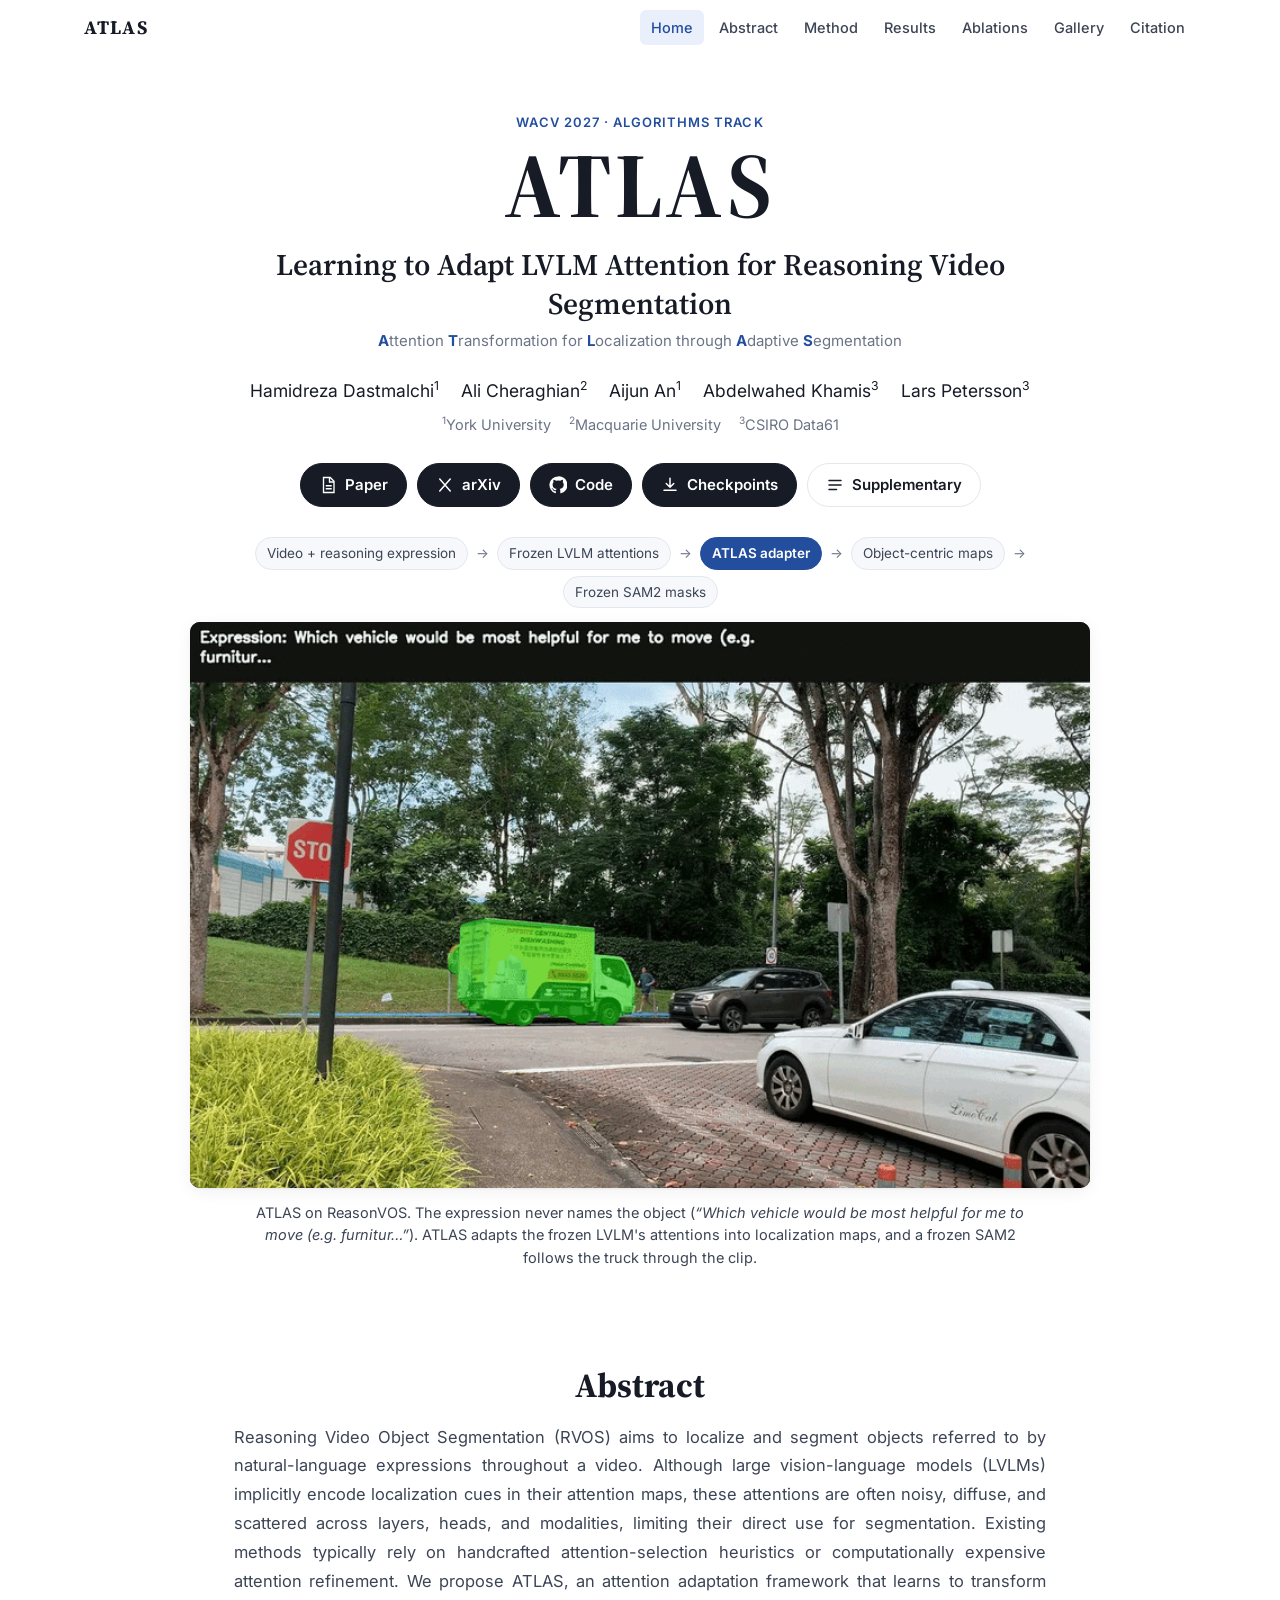
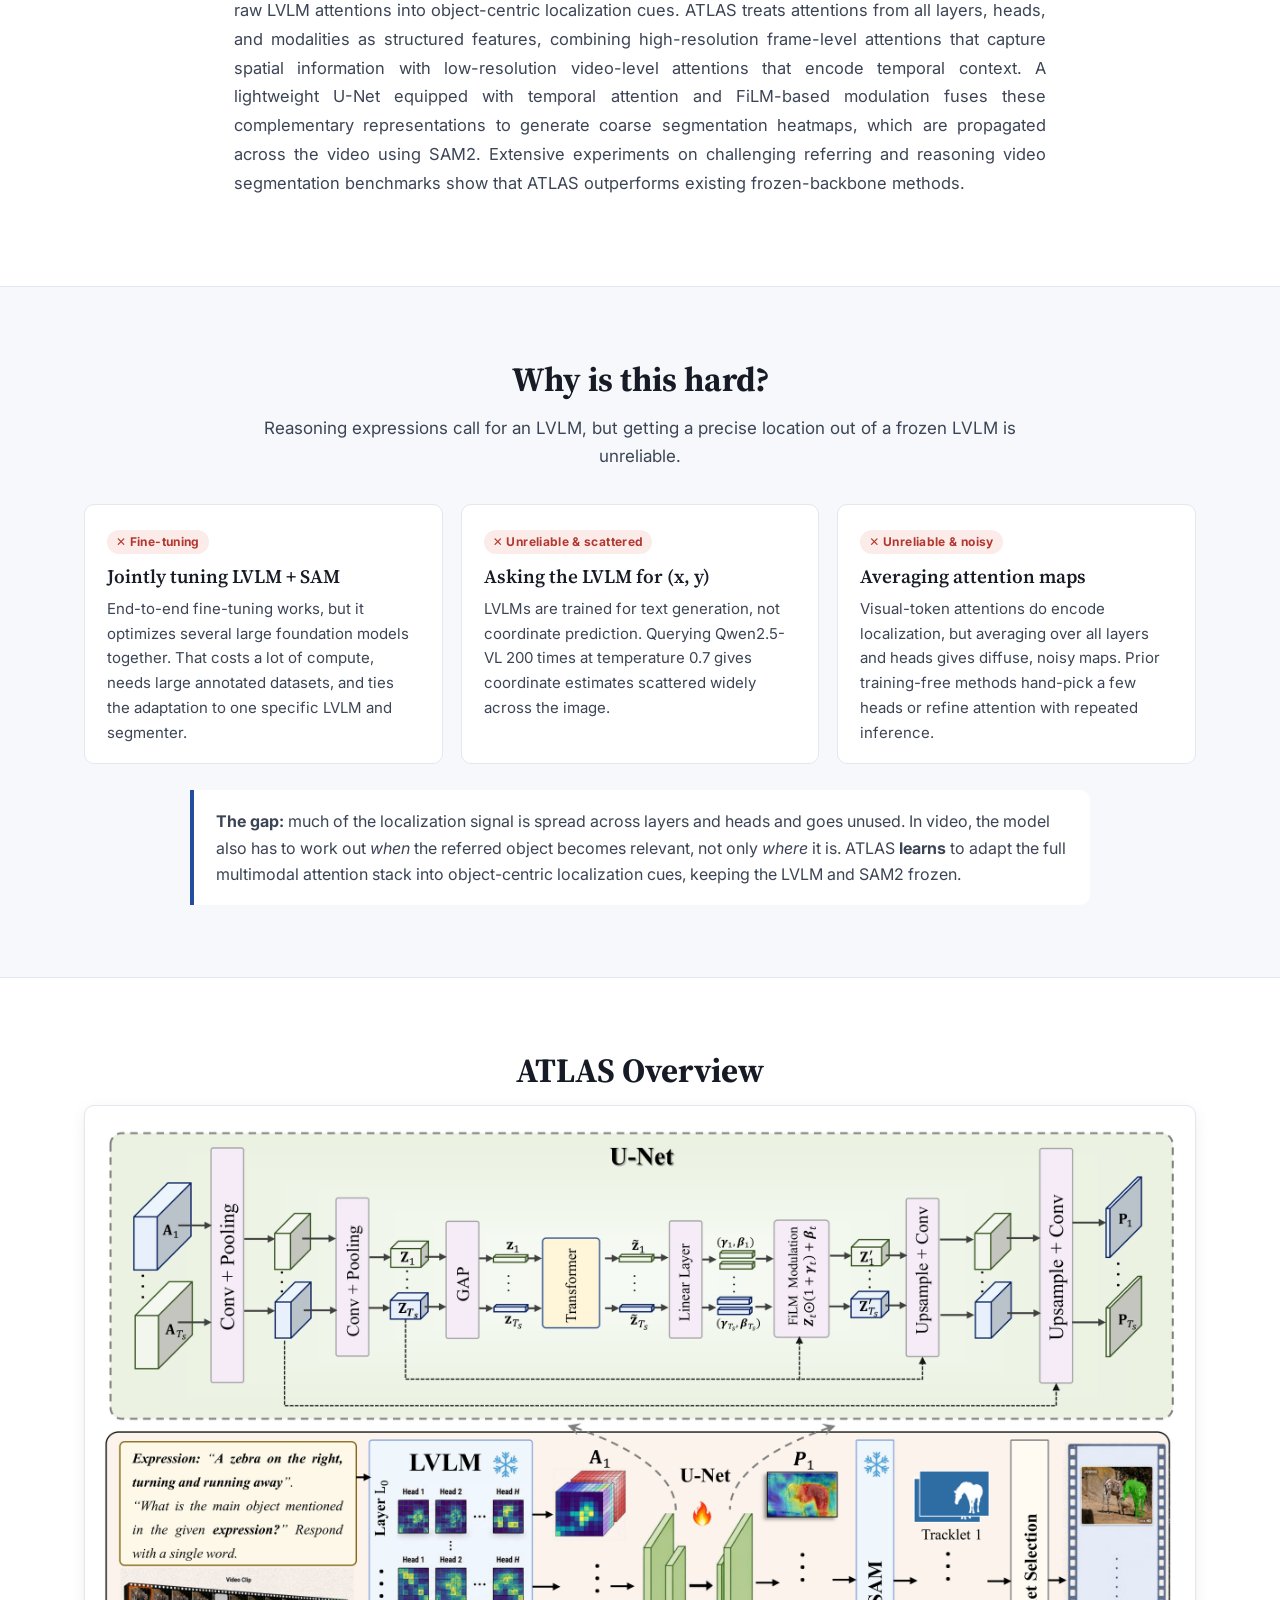
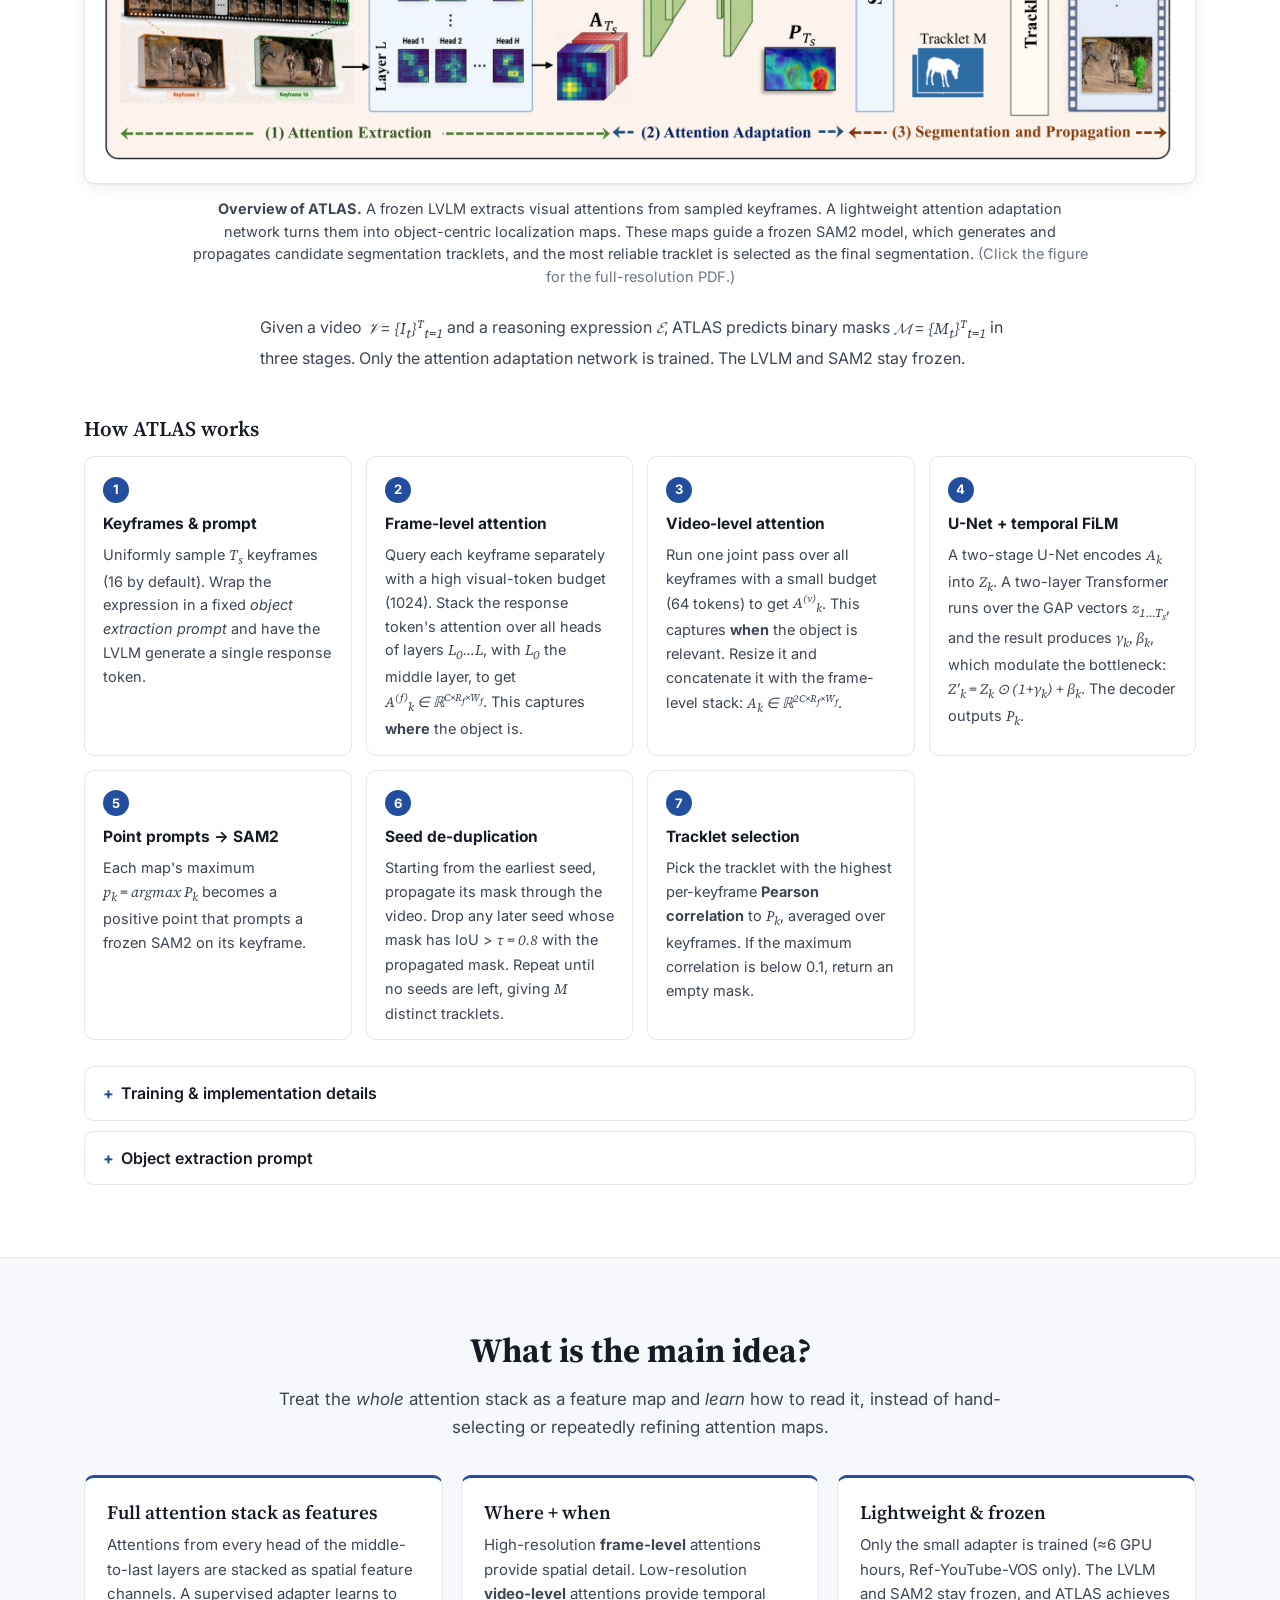
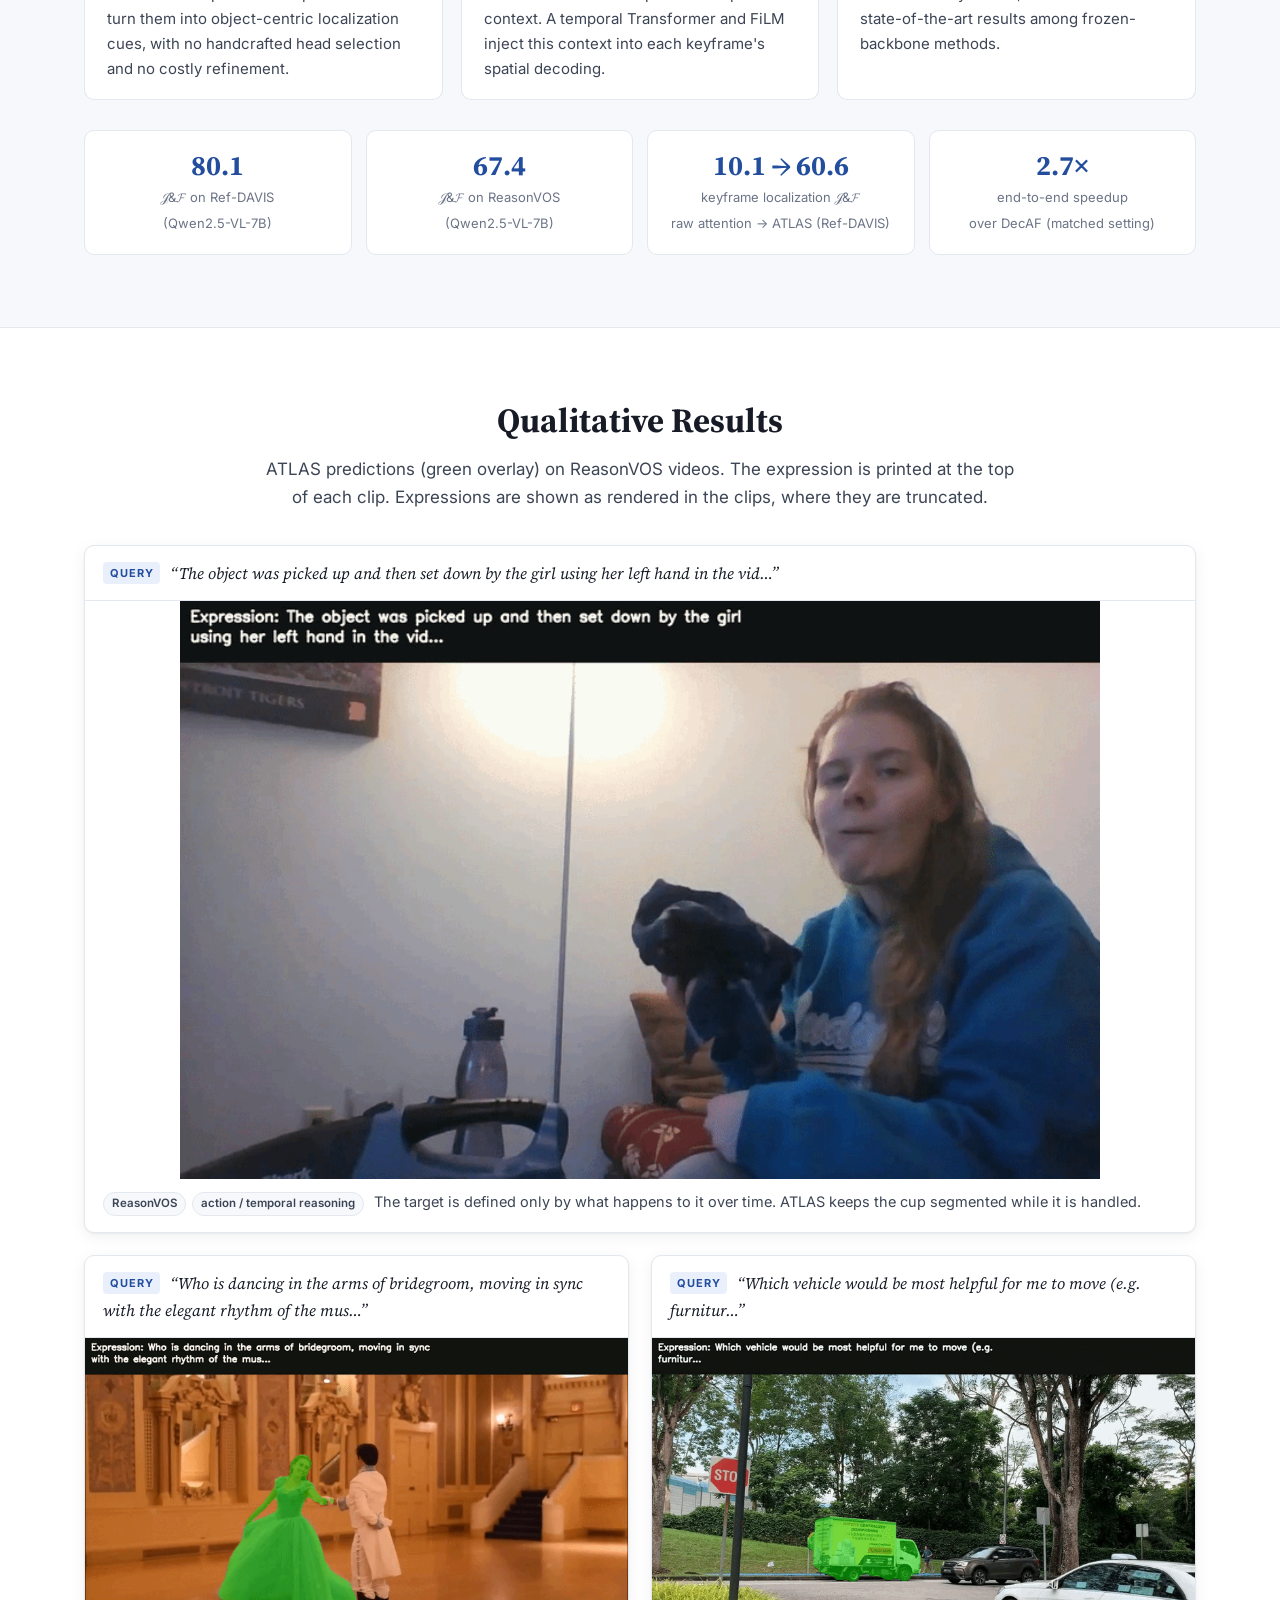
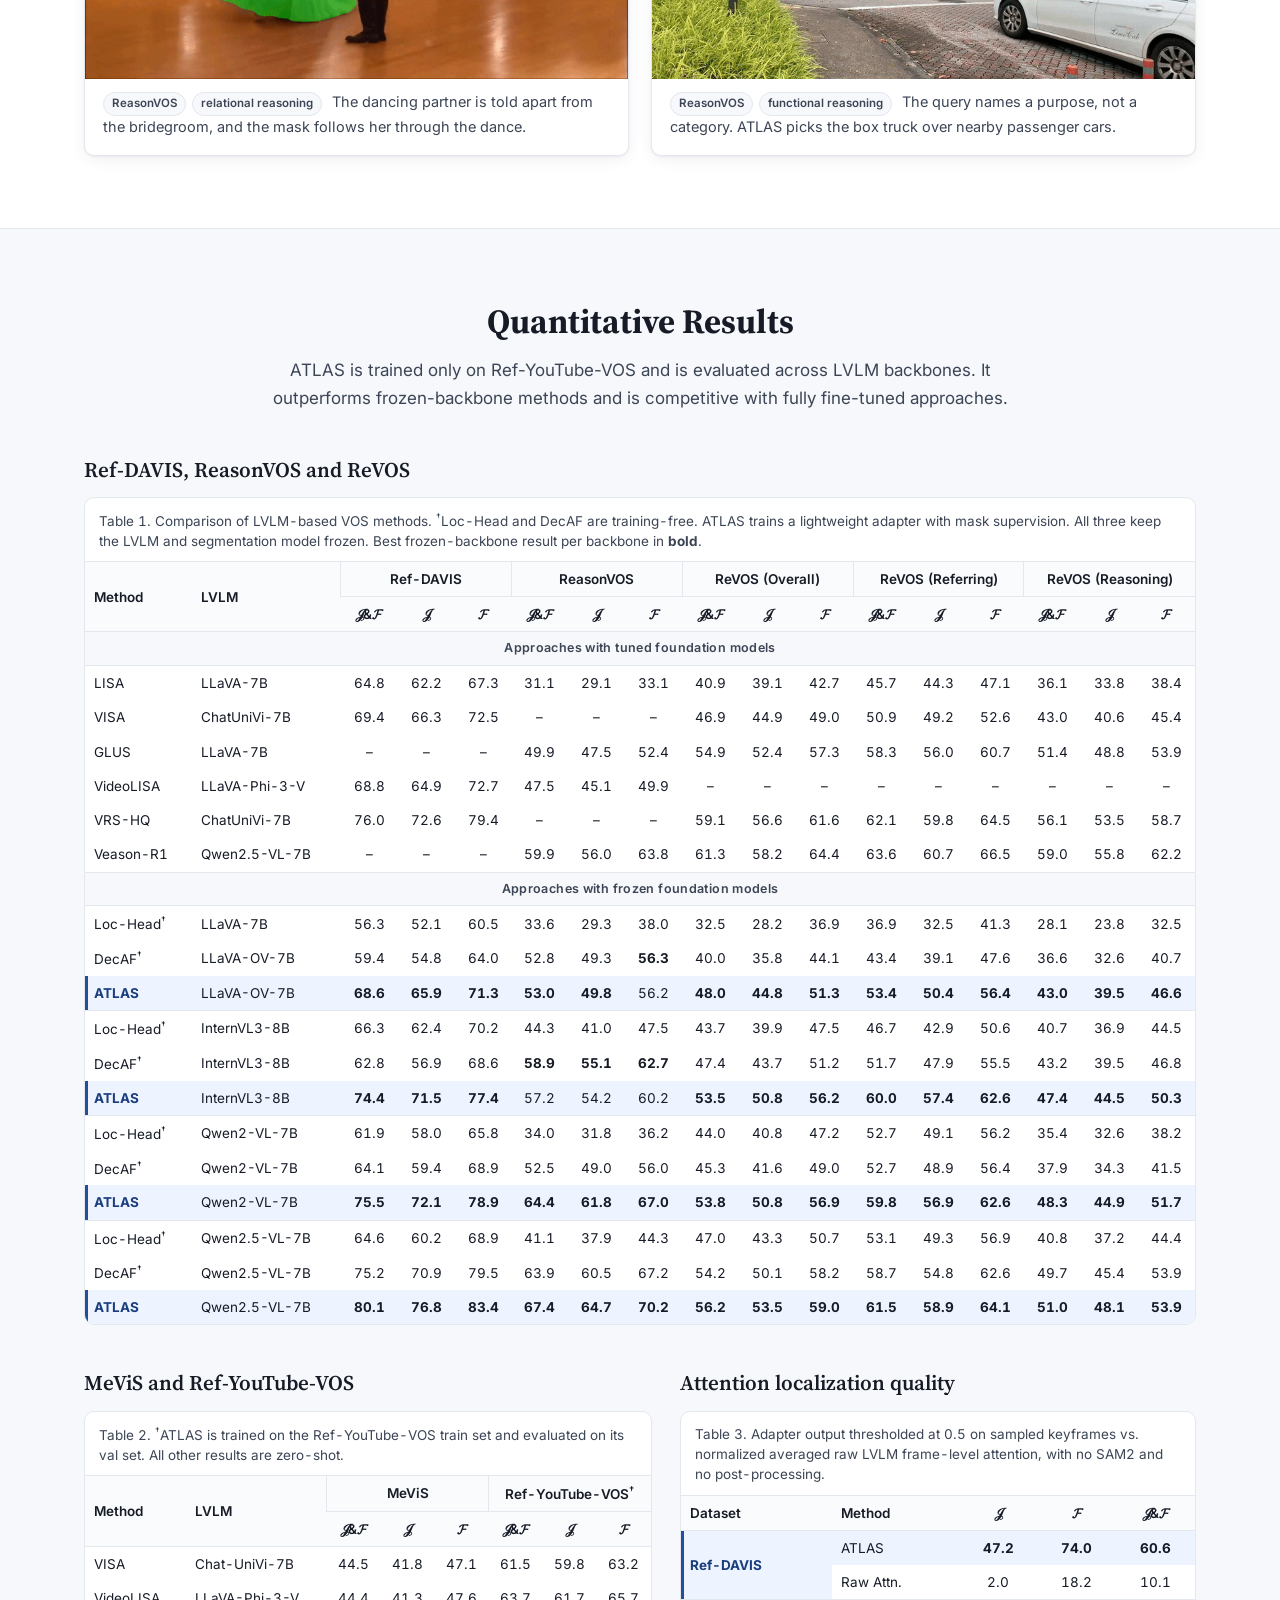
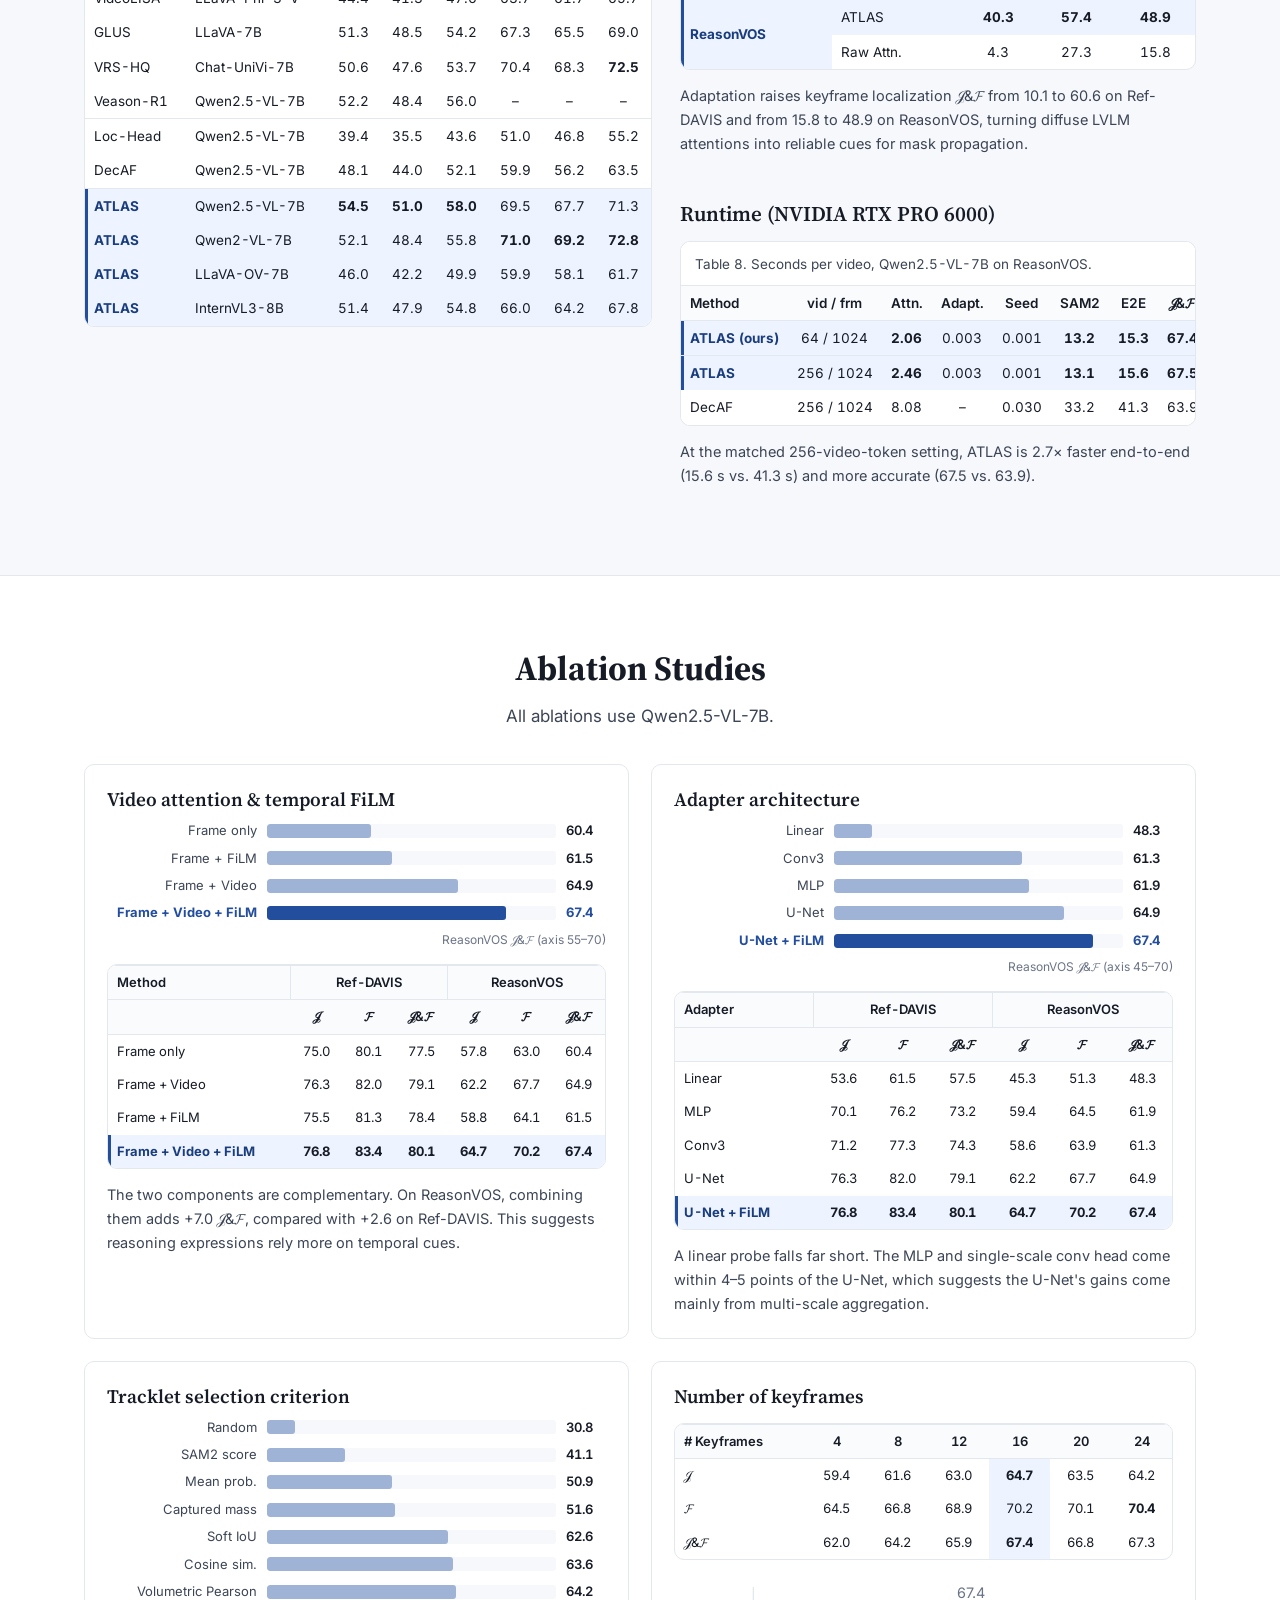
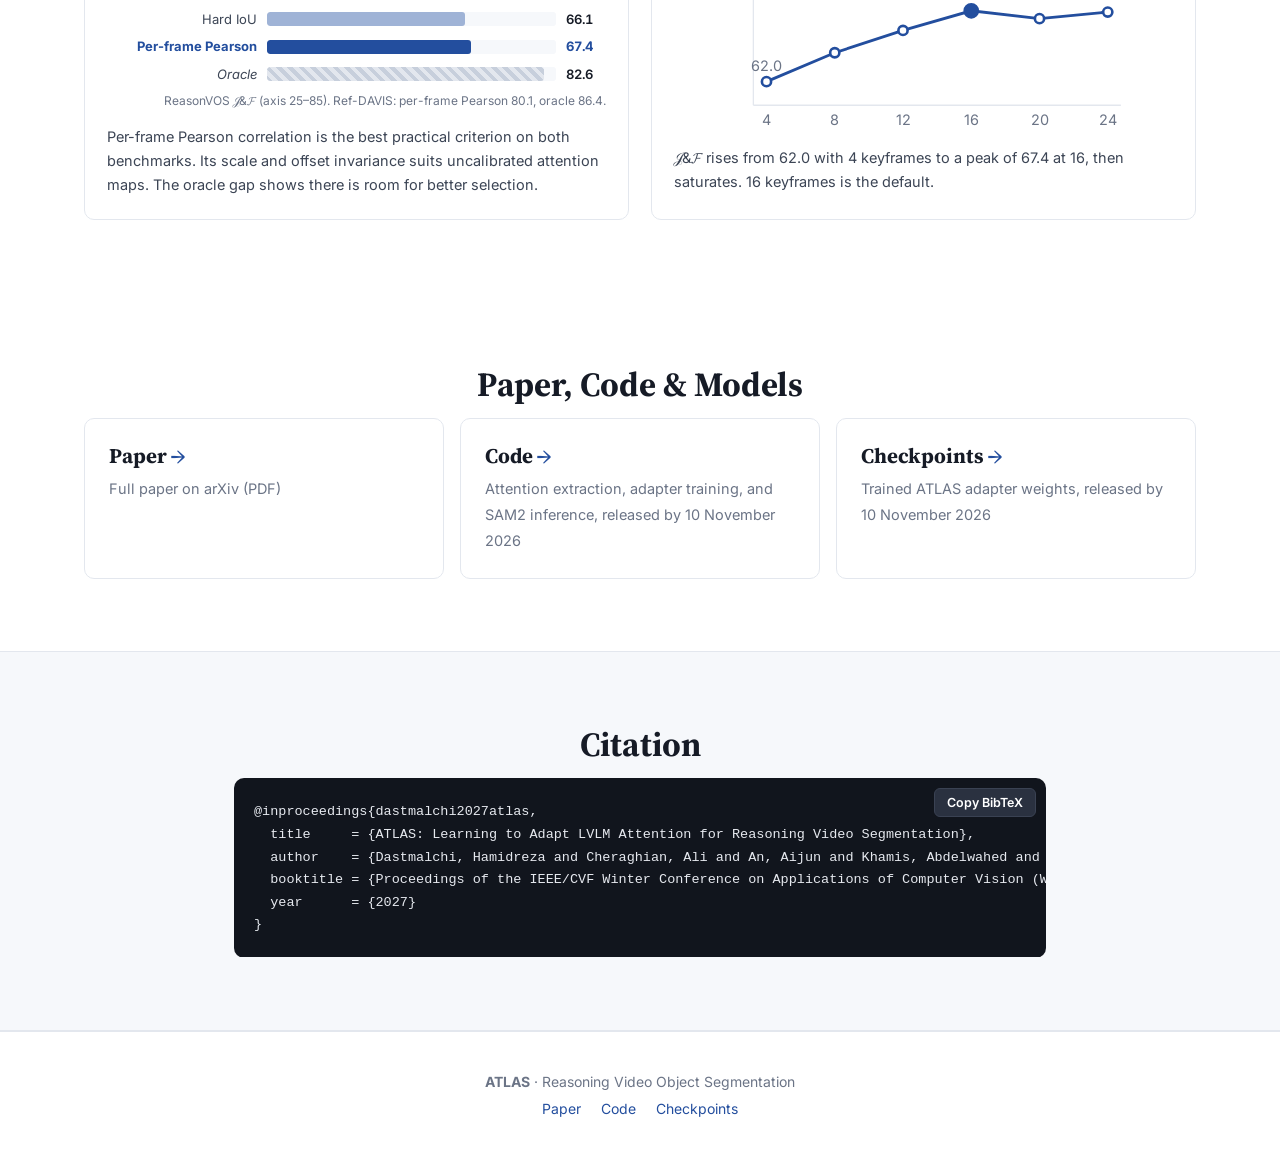
==== commit 3a87ef3c: "Link Paper/arXiv to arXiv 2610.24783, add supplementary PDF Co-Authored-By: Claude Opus 5.5 <noreply" ====
--- a/index.html
+++ b/index.html
@@ -8,11 +8,10 @@
   <meta property="og:type" content="website">
   <meta property="og:title" content="ATLAS: Learning to Adapt LVLM Attention for Reasoning Video Segmentation">
   <meta property="og:description" content="A lightweight attention adaptation network turns frozen-LVLM attentions into object-centric localization maps that prompt a frozen SAM2.">
-  <!-- SITE_URL: replace with the absolute GitHub Pages URL so social previews resolve -->
-  <meta property="og:image" content="assets/images/atlas_social_preview.jpg">
+  <meta property="og:image" content="https://hamidreza-136.github.io/atlas/assets/images/atlas_social_preview.jpg">
   <meta name="twitter:card" content="summary_large_image">
   <meta name="twitter:title" content="ATLAS: Learning to Adapt LVLM Attention for Reasoning Video Segmentation">
-  <meta name="twitter:image" content="assets/images/atlas_social_preview.jpg">
+  <meta name="twitter:image" content="https://hamidreza-136.github.io/atlas/assets/images/atlas_social_preview.jpg">
   <link rel="icon" href="data:image/svg+xml,%3Csvg xmlns='http://www.w3.org/2000/svg' viewBox='0 0 32 32'%3E%3Crect width='32' height='32' rx='7' fill='%23234e9e'/%3E%3Ctext x='16' y='23' font-family='Georgia' font-size='20' font-weight='700' fill='white' text-anchor='middle'%3EA%3C/text%3E%3C/svg%3E">
   <link rel="preconnect" href="https://fonts.googleapis.com">
   <link rel="preconnect" href="https://fonts.gstatic.com" crossorigin>
@@ -60,11 +59,11 @@
     <p class="affils"><span><sup>1</sup>York University</span> <span><sup>2</sup>Macquarie University</span> <span><sup>3</sup>CSIRO Data61</span></p>
 
     <div class="links">
-      <a class="btn" href="PAPER_URL"><svg viewBox="0 0 24 24" aria-hidden="true"><path d="M6 2h9l5 5v15H6z" fill="none" stroke="currentColor" stroke-width="1.8"/><path d="M14 2v6h6M9 13h8M9 17h8" stroke="currentColor" stroke-width="1.8" fill="none"/></svg>Paper</a>
-      <a class="btn" href="ARXIV_URL"><svg viewBox="0 0 24 24" aria-hidden="true"><path d="M5 4l14 16M19 4L5 20" stroke="currentColor" stroke-width="2" fill="none" stroke-linecap="round"/></svg>arXiv</a>
+      <a class="btn" href="https://arxiv.org/pdf/2610.24783"><svg viewBox="0 0 24 24" aria-hidden="true"><path d="M6 2h9l5 5v15H6z" fill="none" stroke="currentColor" stroke-width="1.8"/><path d="M14 2v6h6M9 13h8M9 17h8" stroke="currentColor" stroke-width="1.8" fill="none"/></svg>Paper</a>
+      <a class="btn" href="https://arxiv.org/abs/2610.24783"><svg viewBox="0 0 24 24" aria-hidden="true"><path d="M5 4l14 16M19 4L5 20" stroke="currentColor" stroke-width="2" fill="none" stroke-linecap="round"/></svg>arXiv</a>
       <a class="btn" href="coming-soon.html?item=code"><svg viewBox="0 0 24 24" aria-hidden="true"><path fill="currentColor" d="M12 .5a11.5 11.5 0 0 0-3.6 22.4c.6.1.8-.3.8-.6v-2c-3.2.7-3.9-1.5-3.9-1.5-.5-1.3-1.3-1.7-1.3-1.7-1-.7.1-.7.1-.7 1.2.1 1.8 1.2 1.8 1.2 1 1.8 2.8 1.3 3.5 1 .1-.8.4-1.3.7-1.6-2.6-.3-5.3-1.3-5.3-5.7 0-1.3.5-2.3 1.2-3.1-.1-.3-.5-1.5.1-3.1 0 0 1-.3 3.2 1.2a11 11 0 0 1 5.8 0c2.2-1.5 3.2-1.2 3.2-1.2.6 1.6.2 2.8.1 3.1.8.8 1.2 1.8 1.2 3.1 0 4.4-2.7 5.4-5.3 5.7.4.4.8 1.1.8 2.2v3.3c0 .3.2.7.8.6A11.5 11.5 0 0 0 12 .5z"/></svg>Code</a>
       <a class="btn" href="coming-soon.html?item=checkpoints"><svg viewBox="0 0 24 24" aria-hidden="true"><path d="M12 3v12m0 0l-5-5m5 5l5-5M4 19h16" stroke="currentColor" stroke-width="2" fill="none" stroke-linecap="round" stroke-linejoin="round"/></svg>Checkpoints</a>
-      <a class="btn ghost" href="SUPPLEMENTARY_URL"><svg viewBox="0 0 24 24" aria-hidden="true"><path d="M4 6h16M4 12h16M4 18h10" stroke="currentColor" stroke-width="2" fill="none" stroke-linecap="round"/></svg>Supplementary</a>
+      <a class="btn ghost" href="assets/docs/atlas_supplementary.pdf" target="_blank" rel="noopener"><svg viewBox="0 0 24 24" aria-hidden="true"><path d="M4 6h16M4 12h16M4 18h10" stroke="currentColor" stroke-width="2" fill="none" stroke-linecap="round"/></svg>Supplementary</a>
     </div>
   </div>
 
@@ -470,7 +469,7 @@
   <div class="wrap">
     <h2>Paper, Code &amp; Models</h2>
     <div class="res-grid">
-      <a class="res" href="PAPER_URL"><span class="res-k">Paper</span><span class="res-d">Full paper with appendix (PDF)</span></a>
+      <a class="res" href="https://arxiv.org/pdf/2610.24783"><span class="res-k">Paper</span><span class="res-d">Full paper on arXiv (PDF)</span></a>
       <a class="res" href="coming-soon.html?item=code"><span class="res-k">Code</span><span class="res-d">Attention extraction, adapter training, and SAM2 inference, released by 10 November 2026</span></a>
       <a class="res" href="coming-soon.html?item=checkpoints"><span class="res-k">Checkpoints</span><span class="res-d">Trained ATLAS adapter weights, released by 10 November 2026</span></a>
     </div>
@@ -498,7 +497,7 @@
 <footer class="footer">
   <div class="wrap">
     <p><b>ATLAS</b> · Reasoning Video Object Segmentation</p>
-    <p class="flinks"><a href="PAPER_URL">Paper</a><a href="coming-soon.html?item=code">Code</a><a href="coming-soon.html?item=checkpoints">Checkpoints</a></p>
+    <p class="flinks"><a href="https://arxiv.org/pdf/2610.24783">Paper</a><a href="coming-soon.html?item=code">Code</a><a href="coming-soon.html?item=checkpoints">Checkpoints</a></p>
   </div>
 </footer>
 
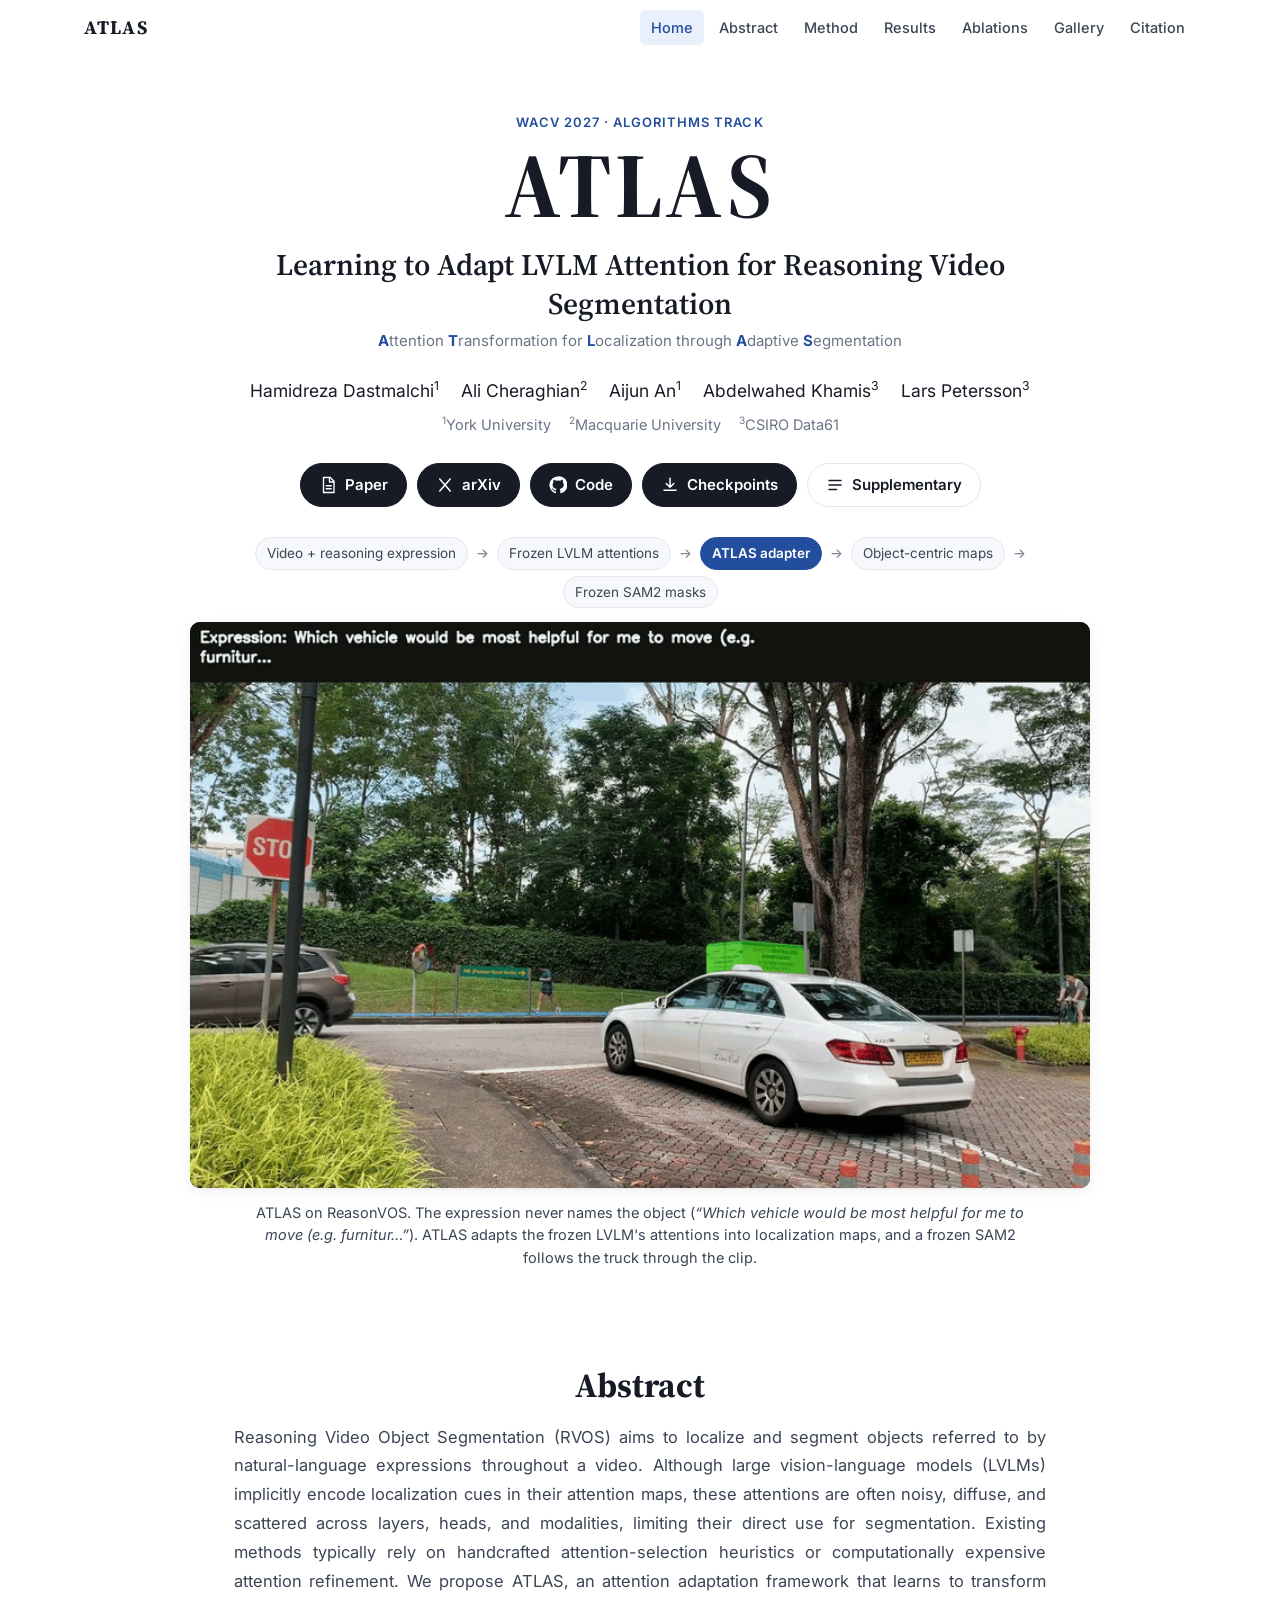
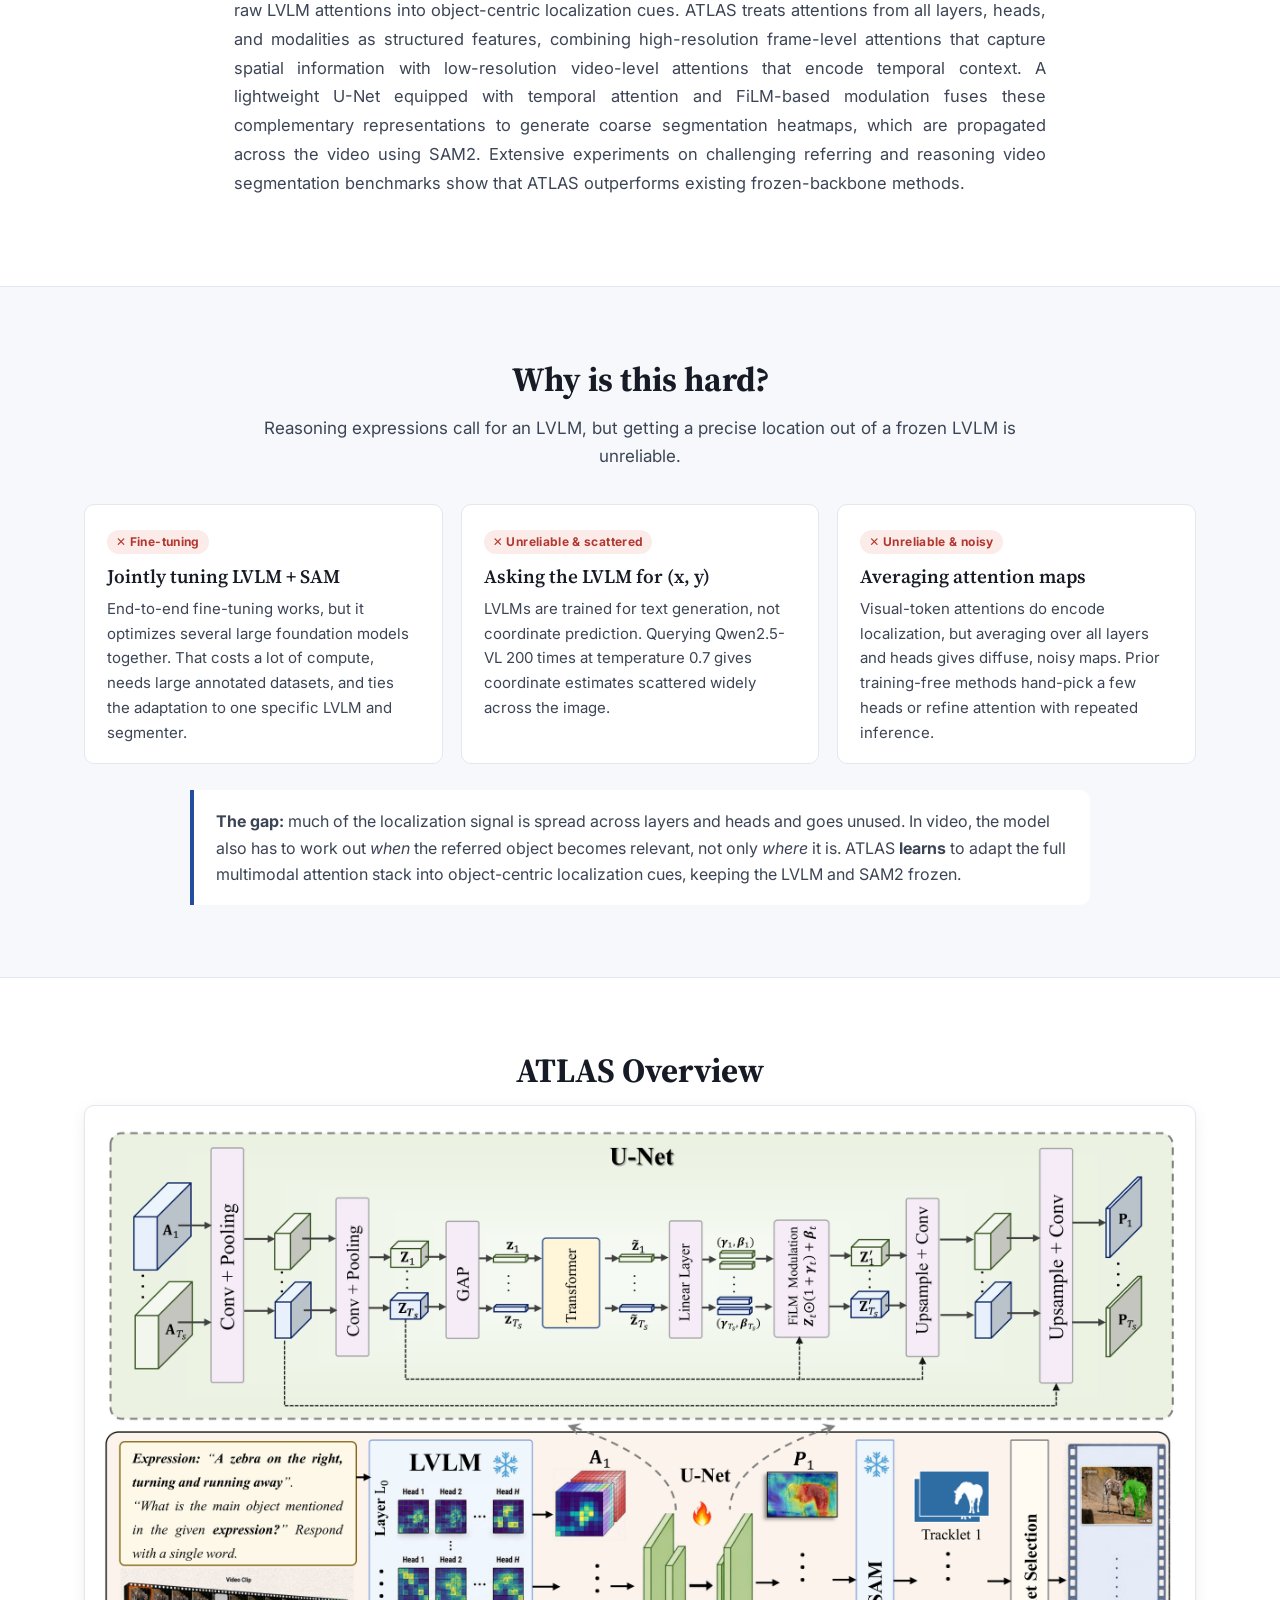
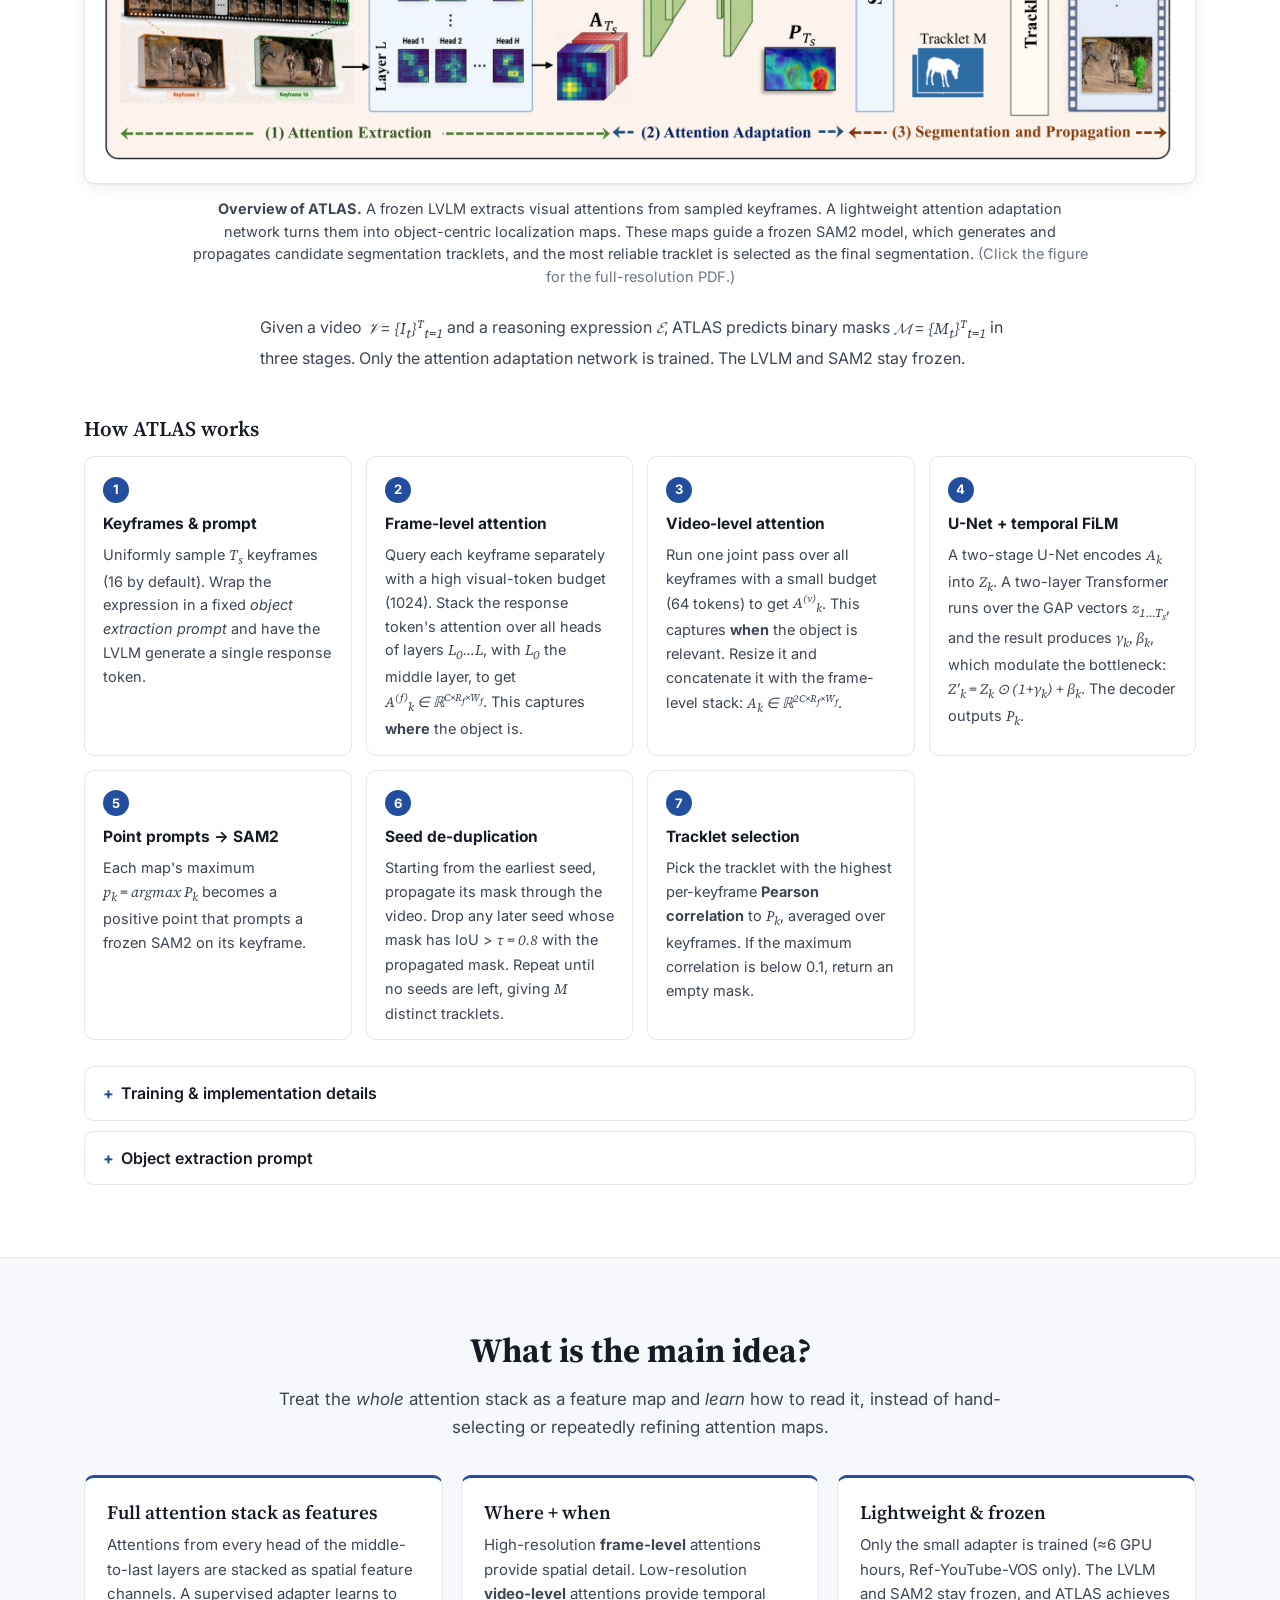
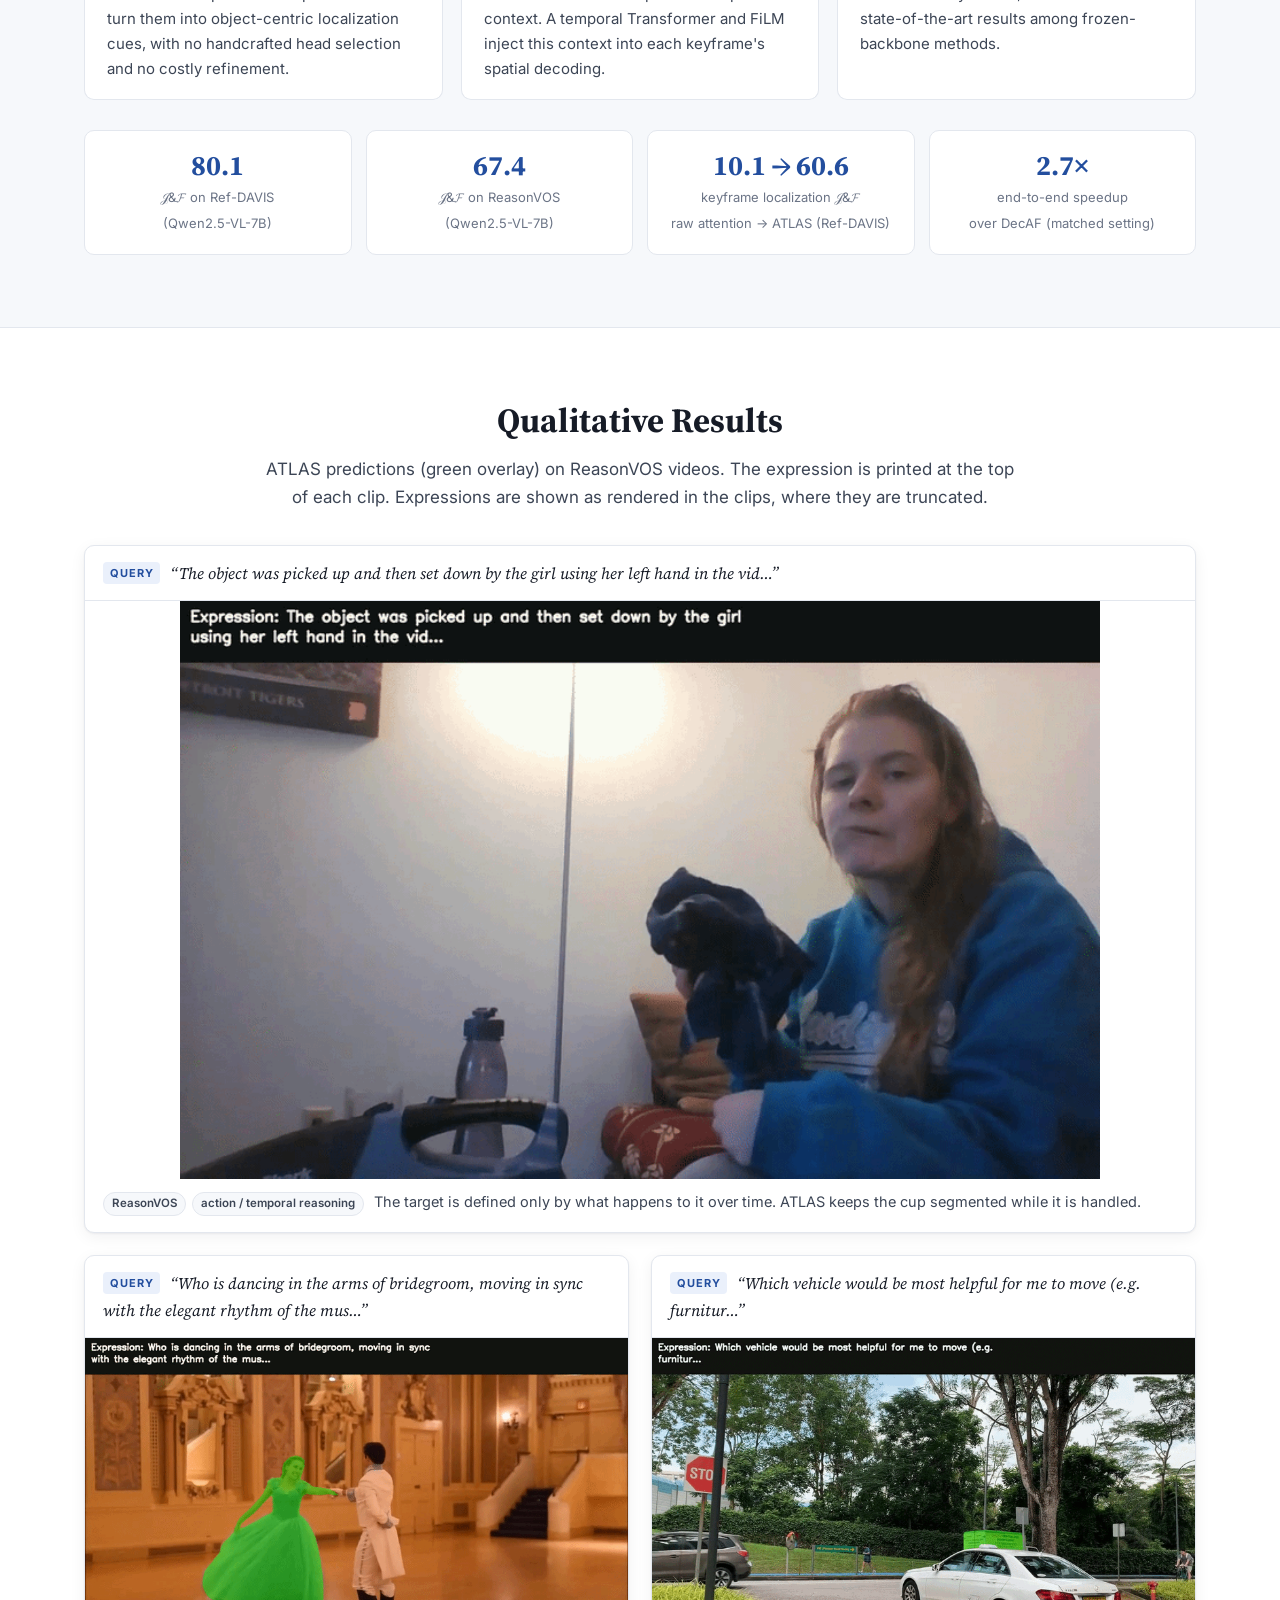
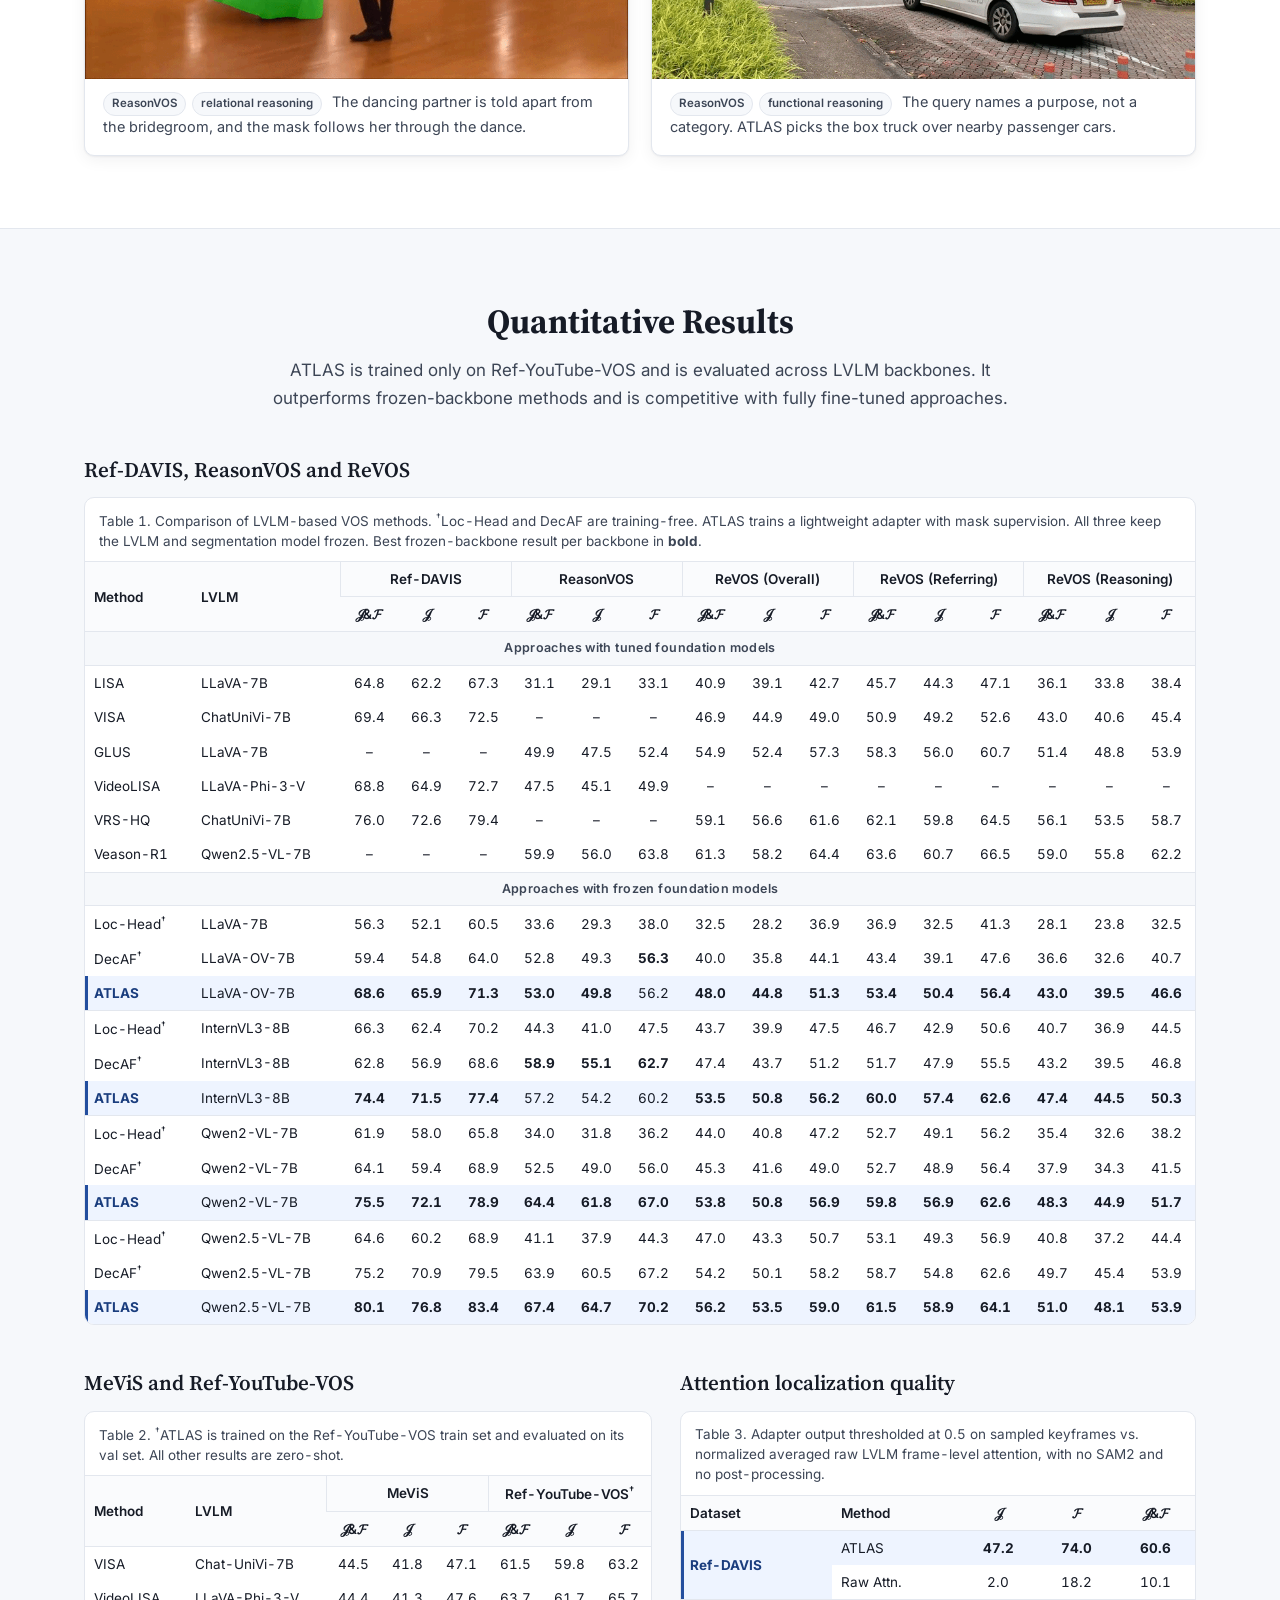
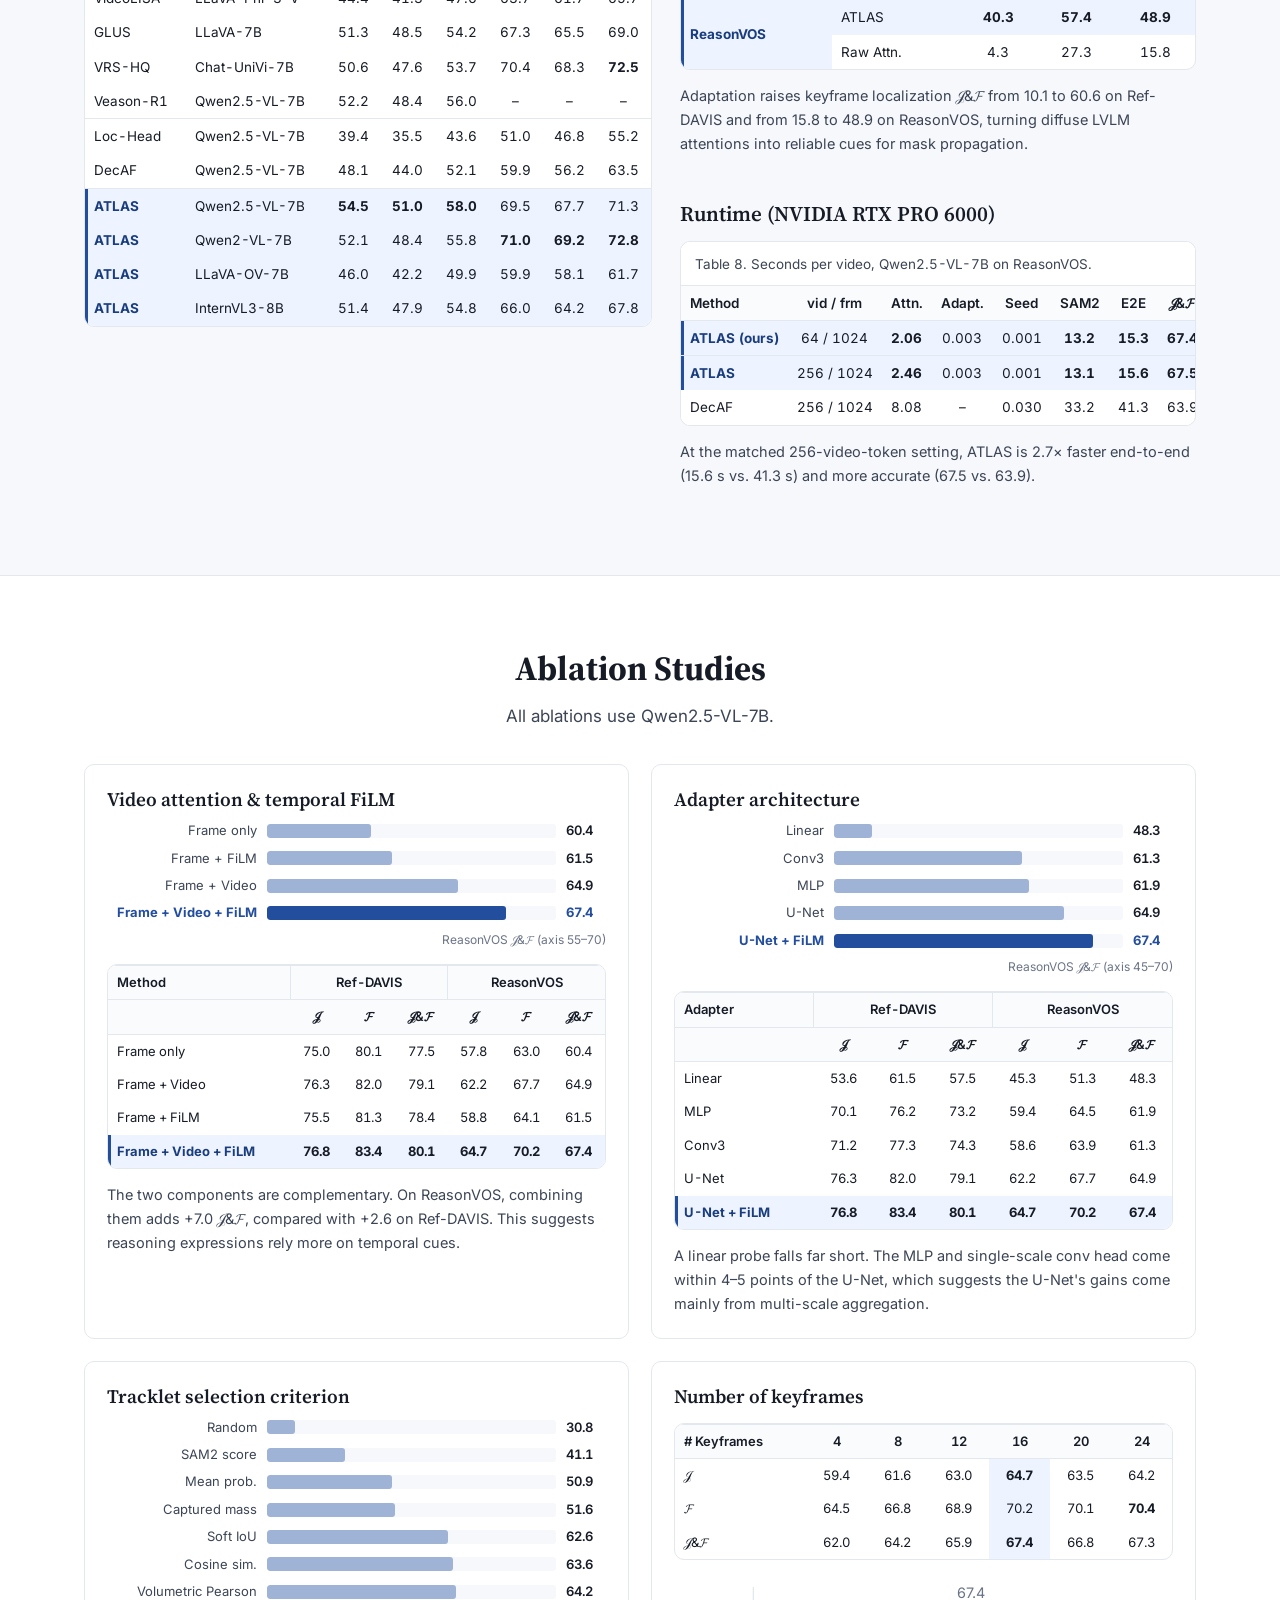
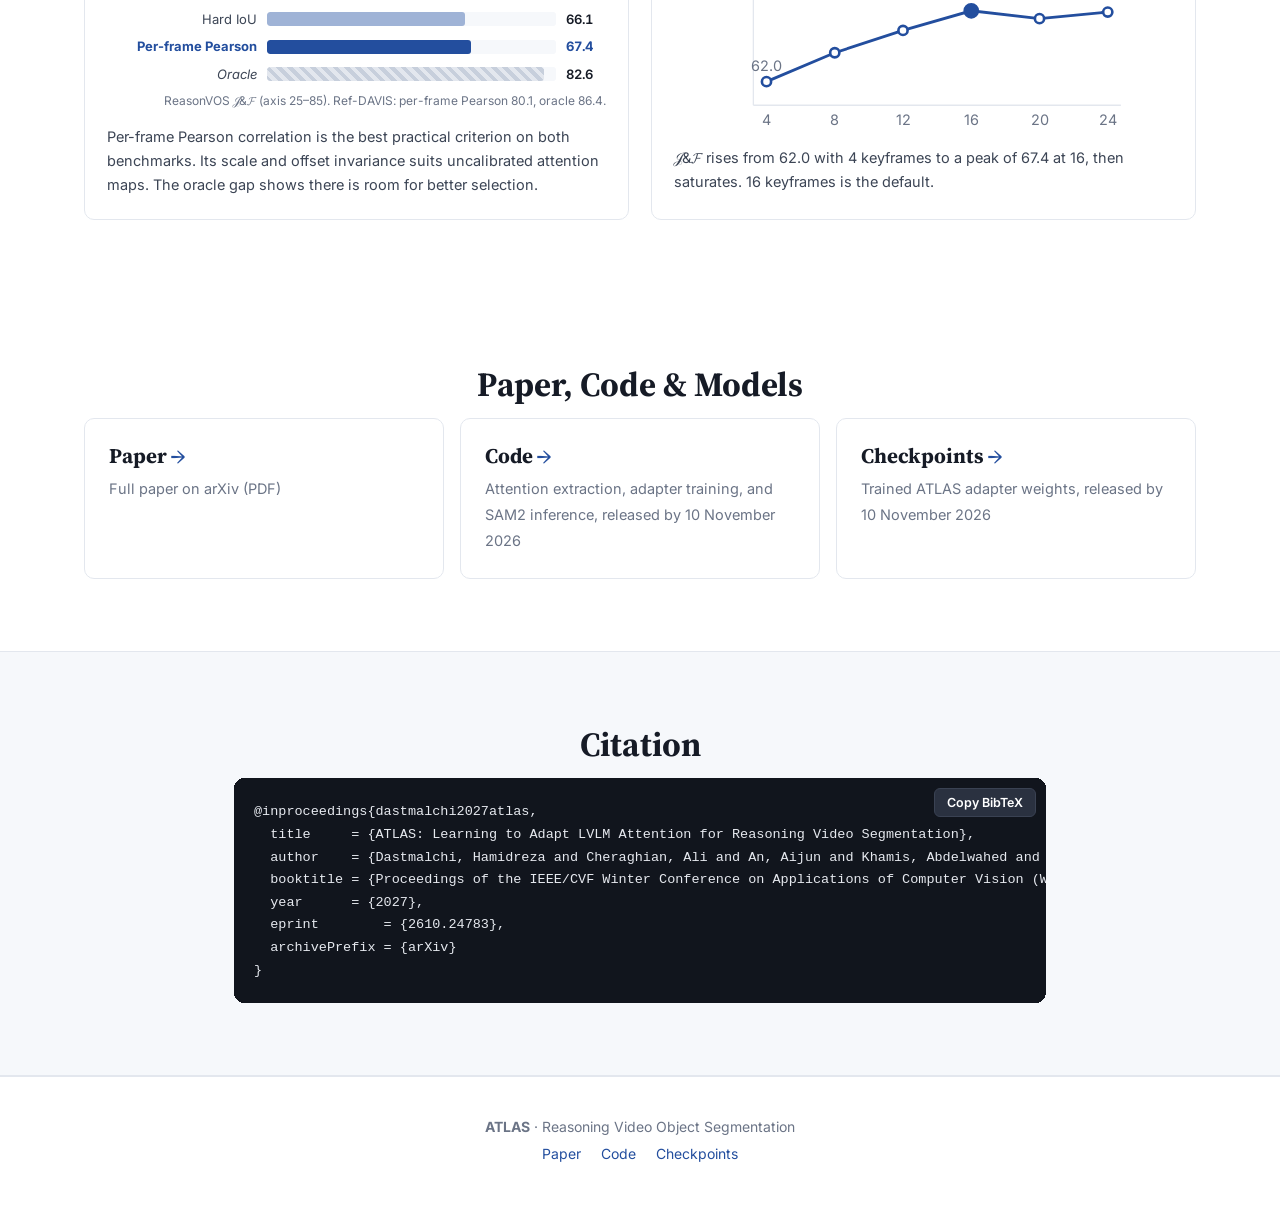
==== commit 06415ef3: "Add arXiv eprint to BibTeX" ====
--- a/index.html
+++ b/index.html
@@ -486,7 +486,9 @@
   title     = {ATLAS: Learning to Adapt LVLM Attention for Reasoning Video Segmentation},
   author    = {Dastmalchi, Hamidreza and Cheraghian, Ali and An, Aijun and Khamis, Abdelwahed and Petersson, Lars},
   booktitle = {Proceedings of the IEEE/CVF Winter Conference on Applications of Computer Vision (WACV)},
-  year      = {2027}
+  year      = {2027},
+  eprint        = {2610.24783},
+  archivePrefix = {arXiv}
 }</code></pre>
     </div>
   </div>
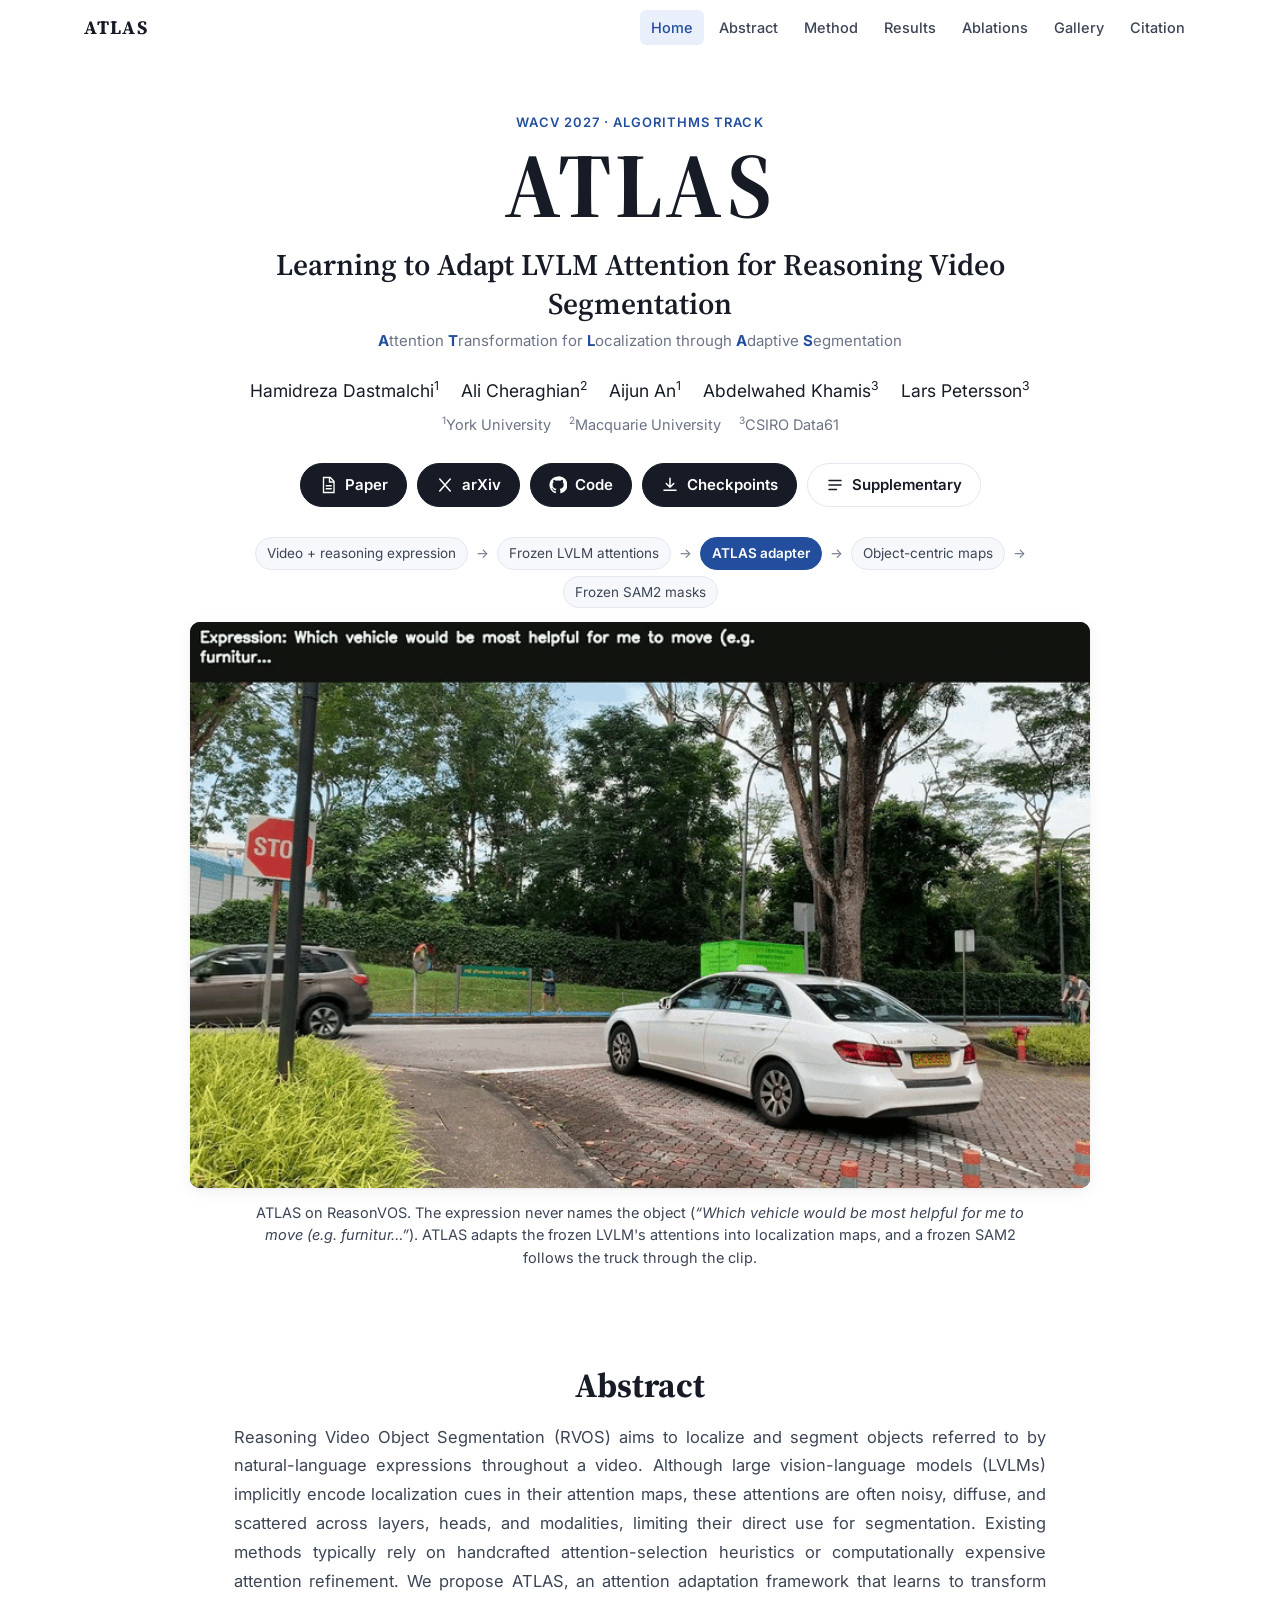
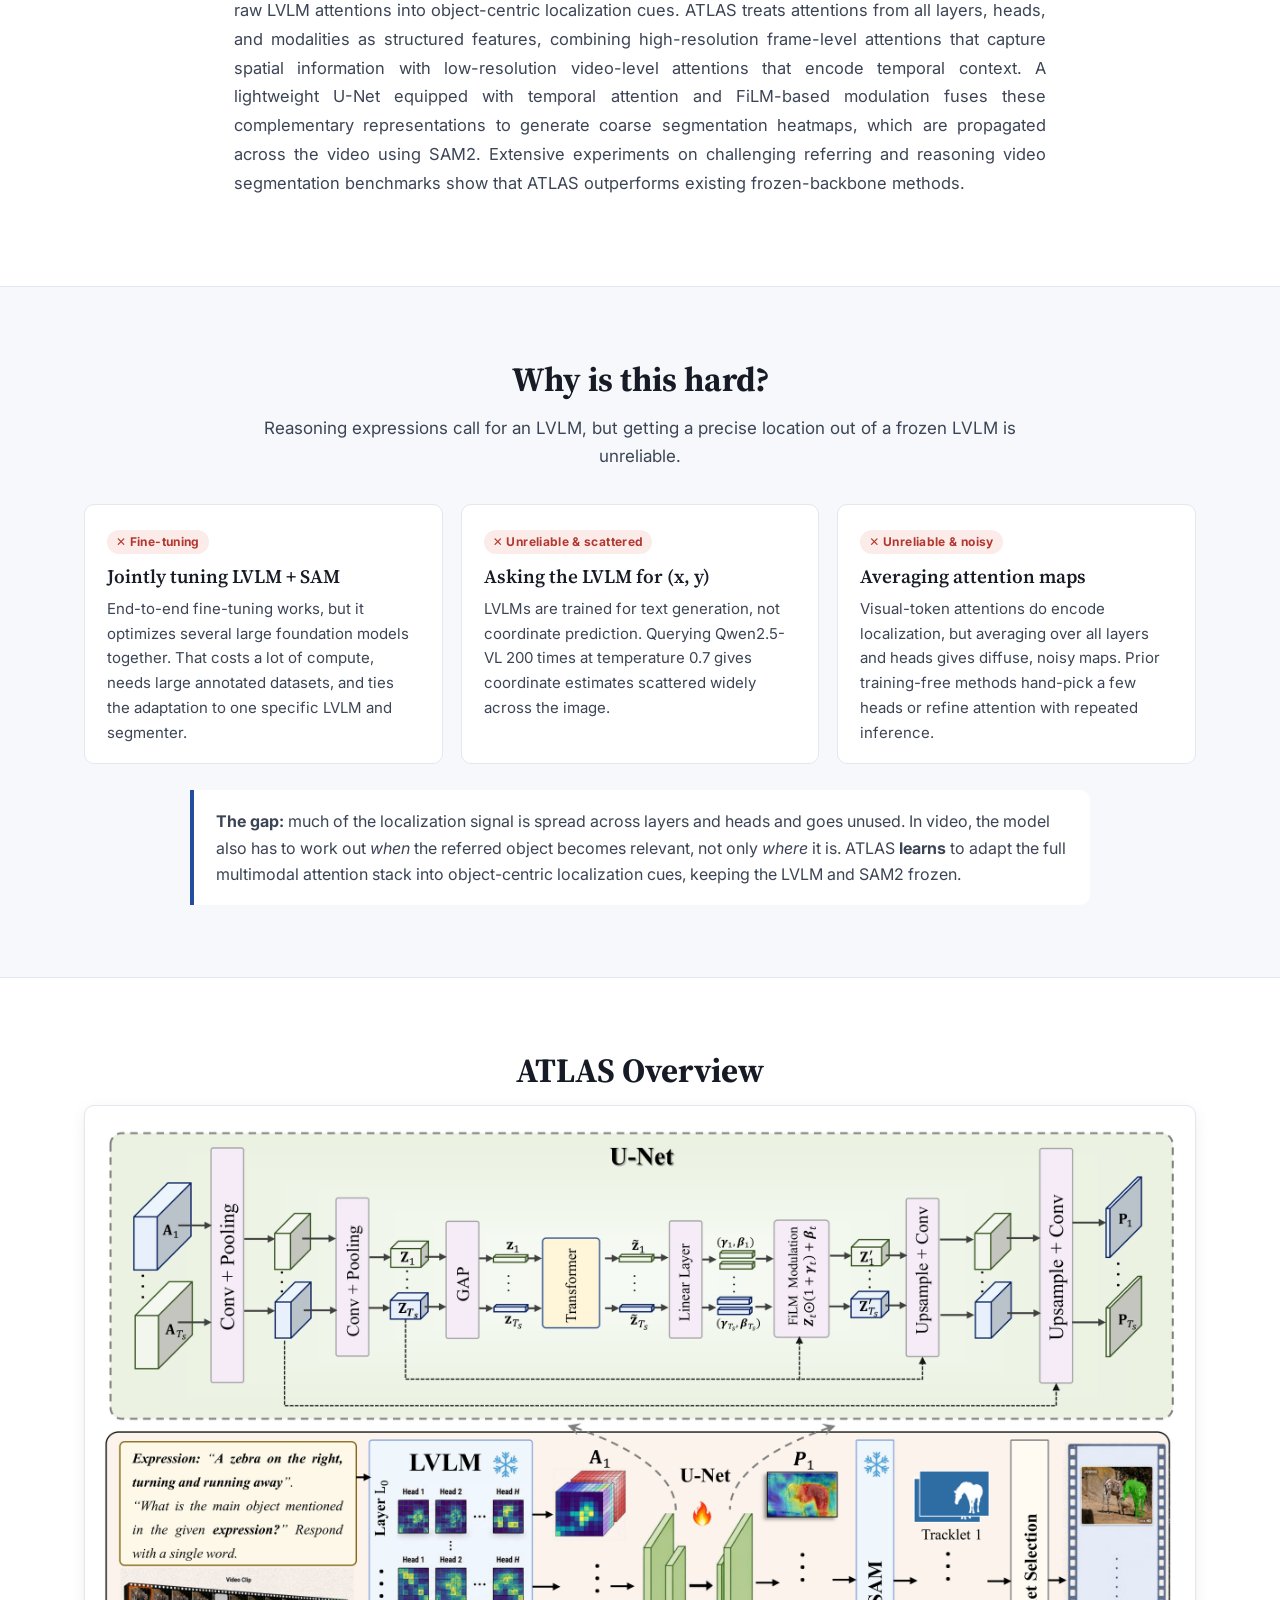
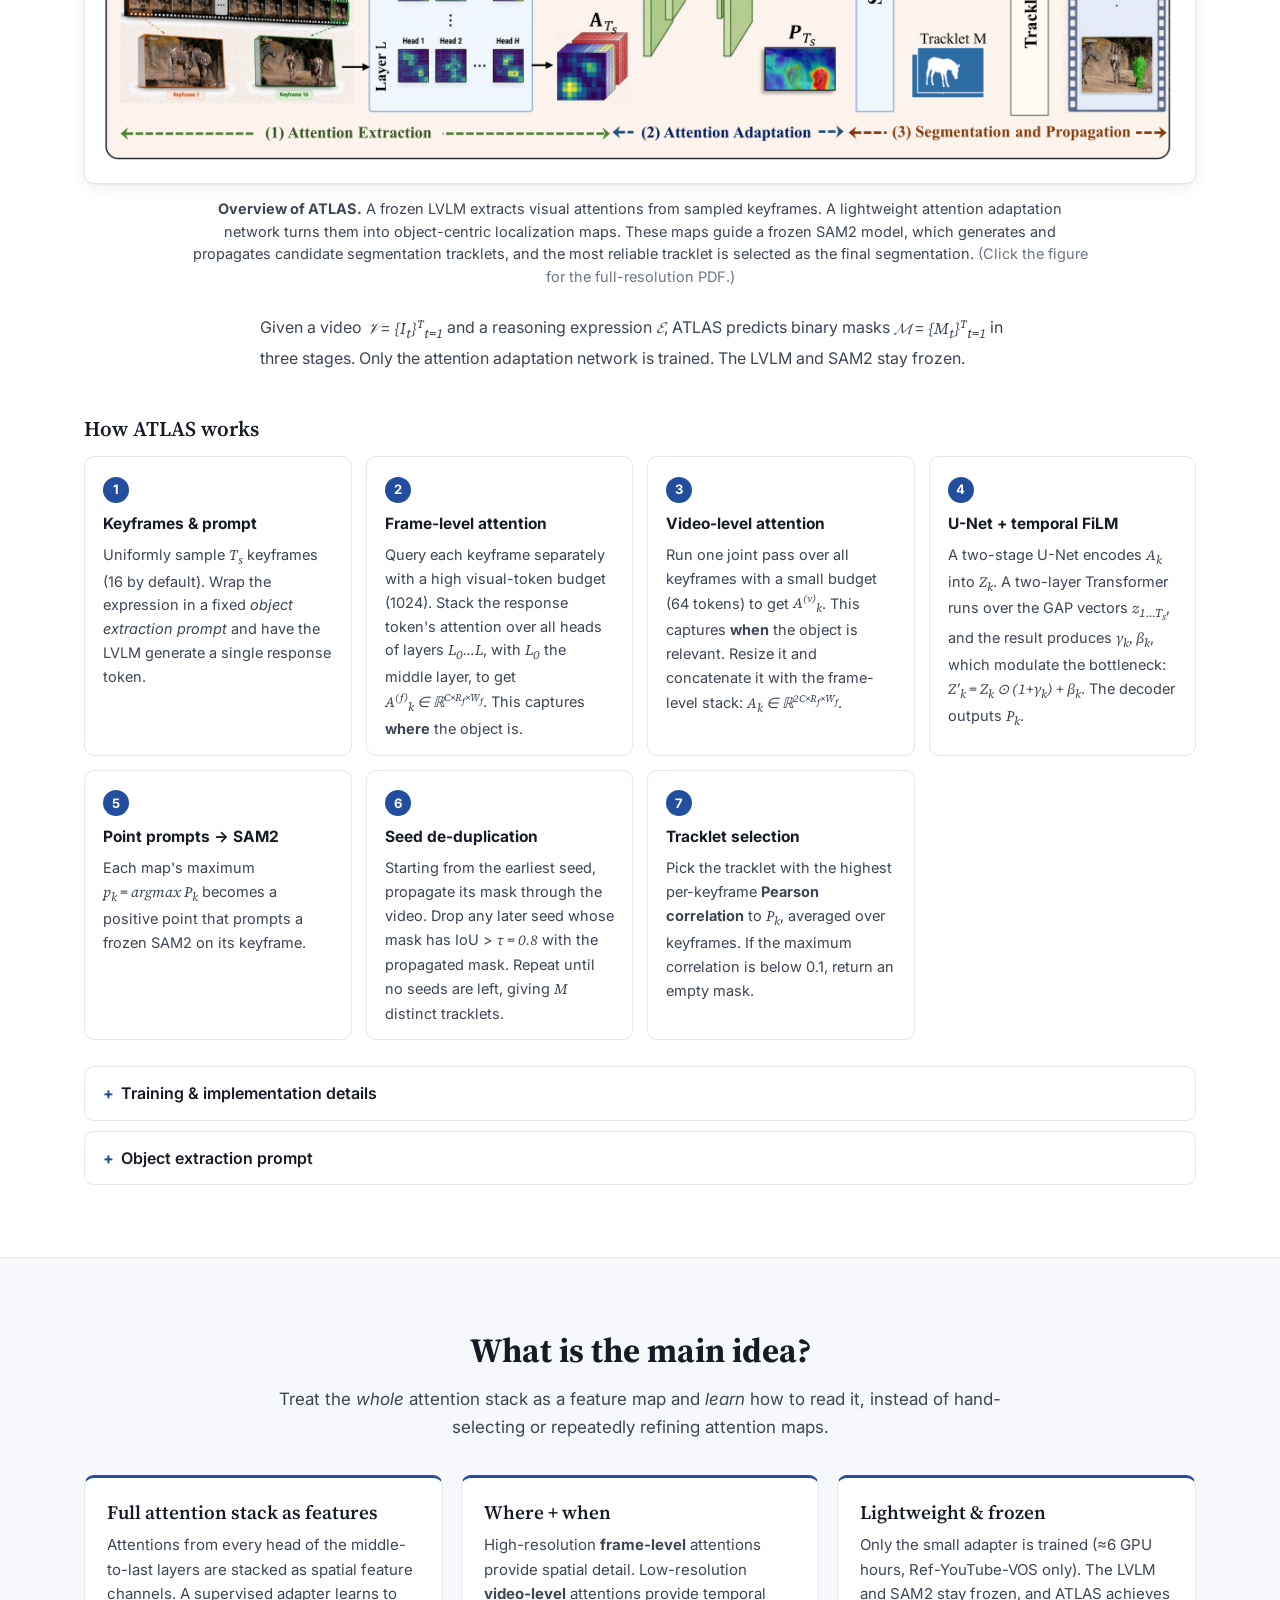
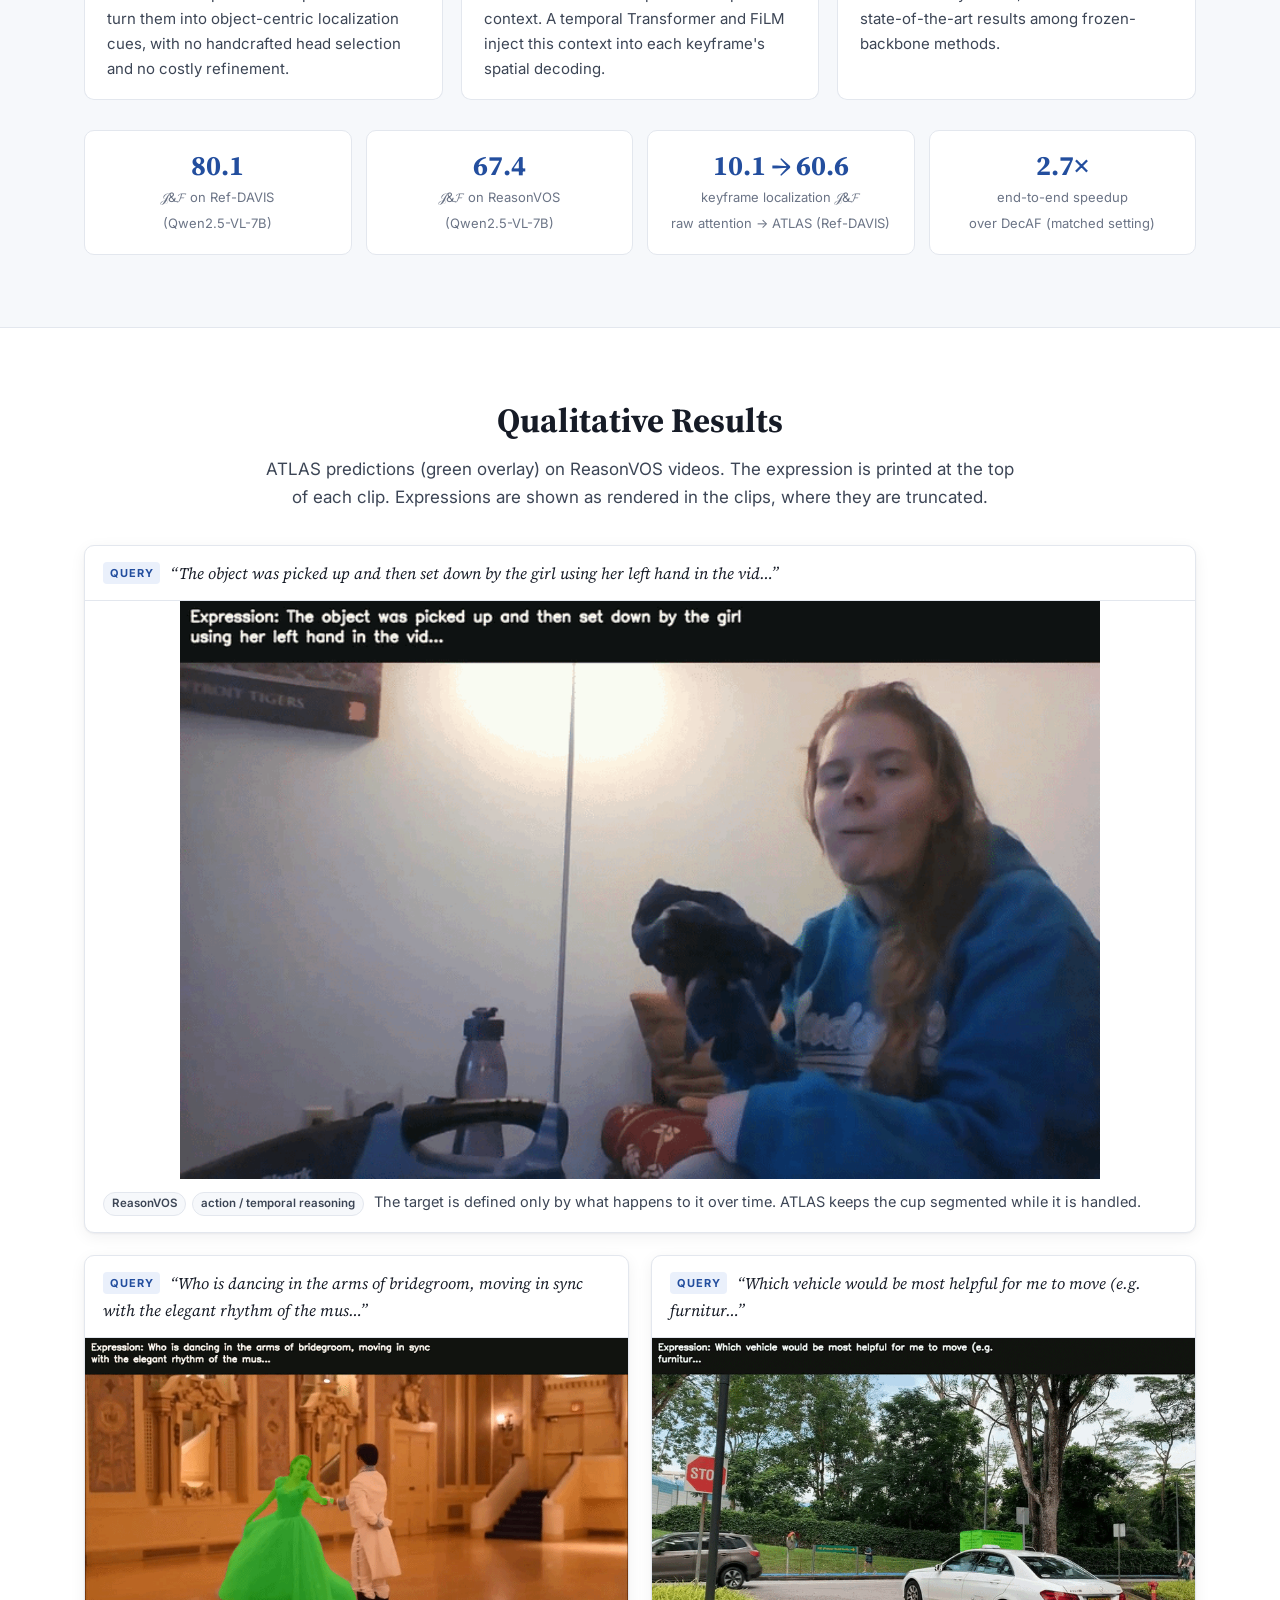
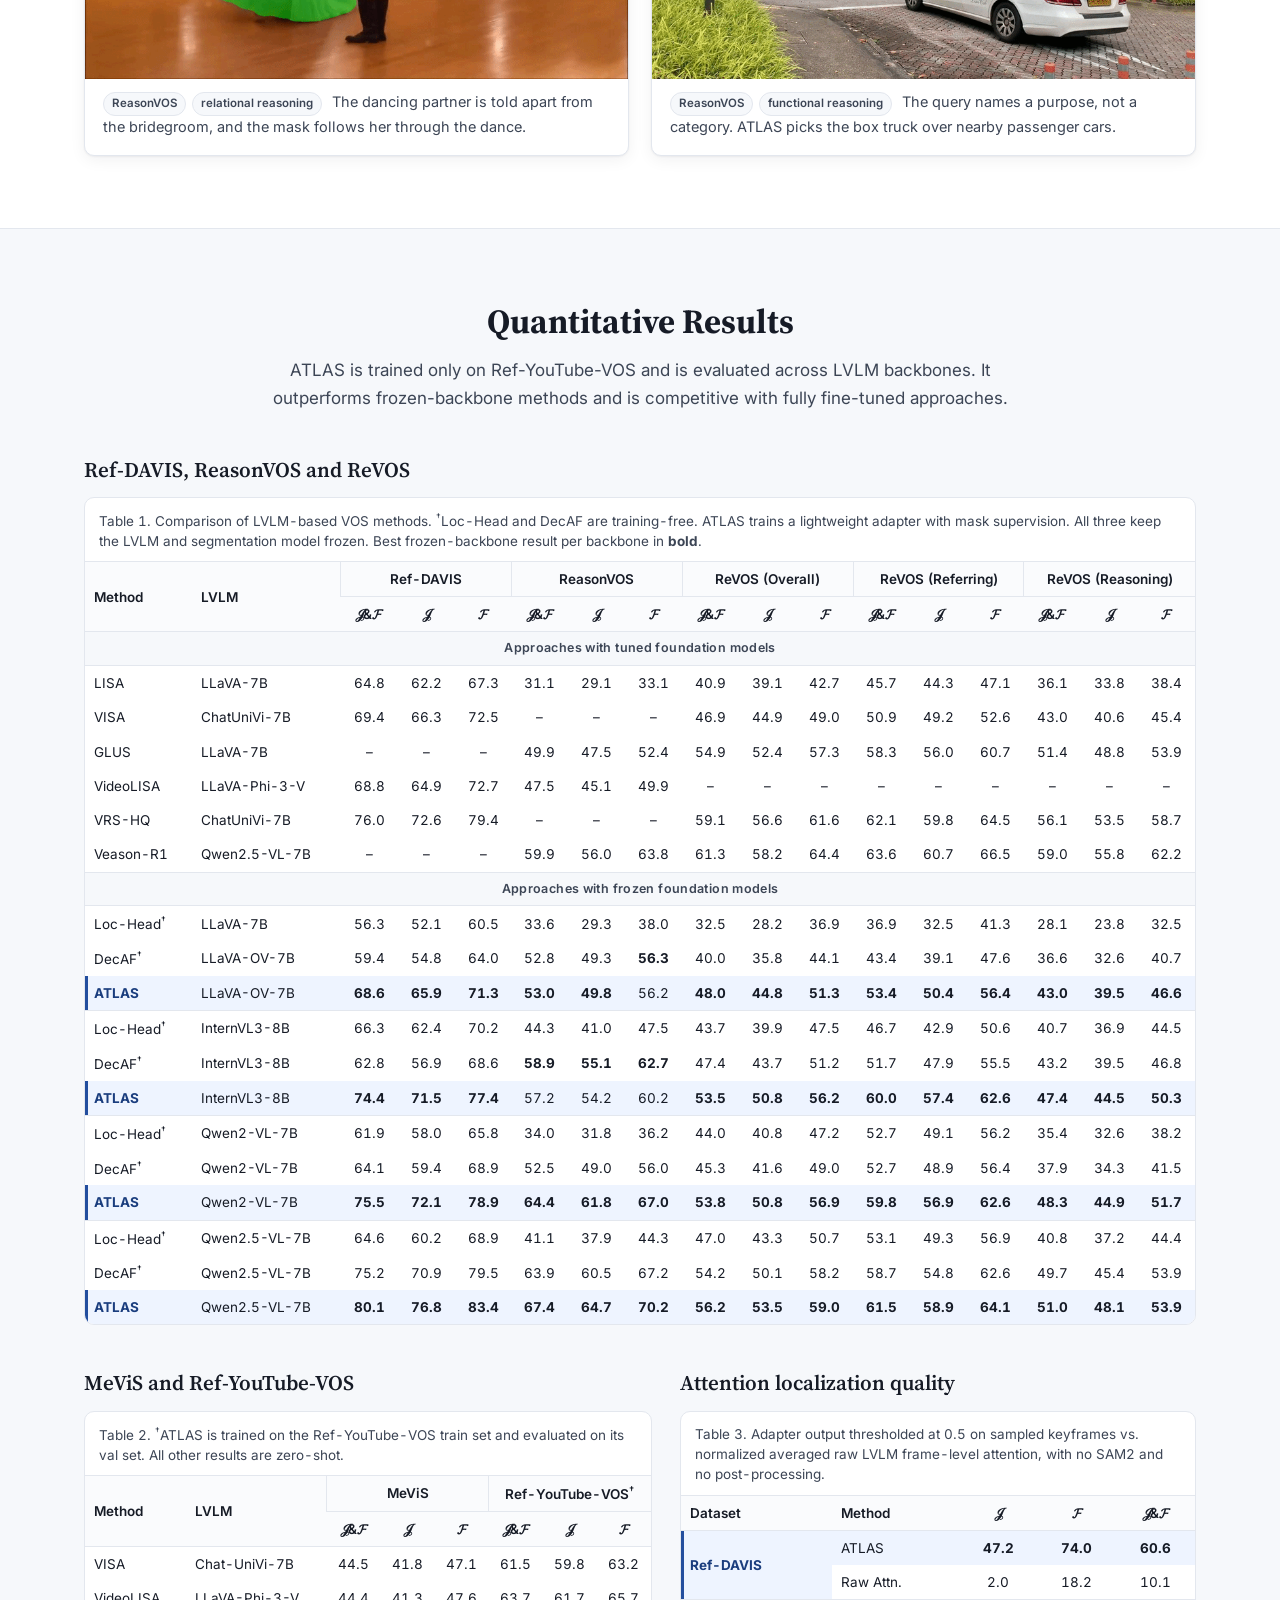
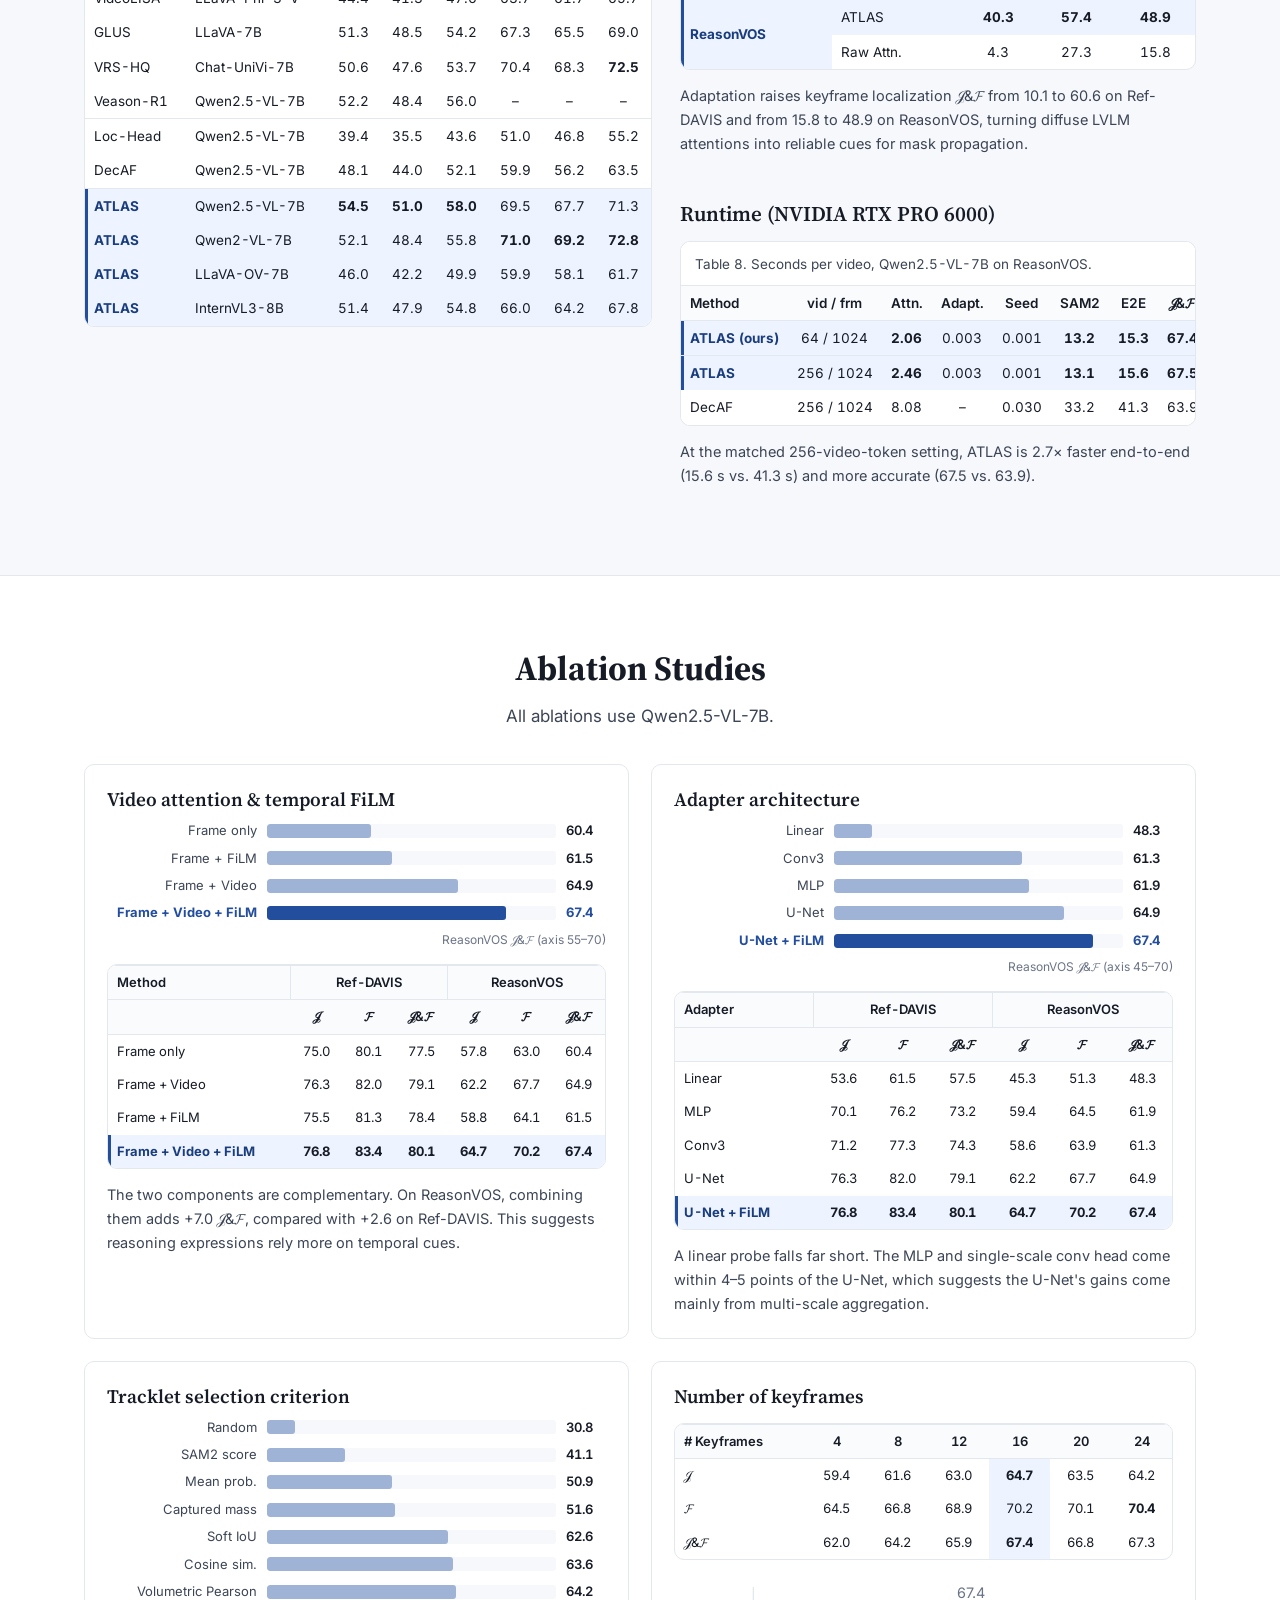
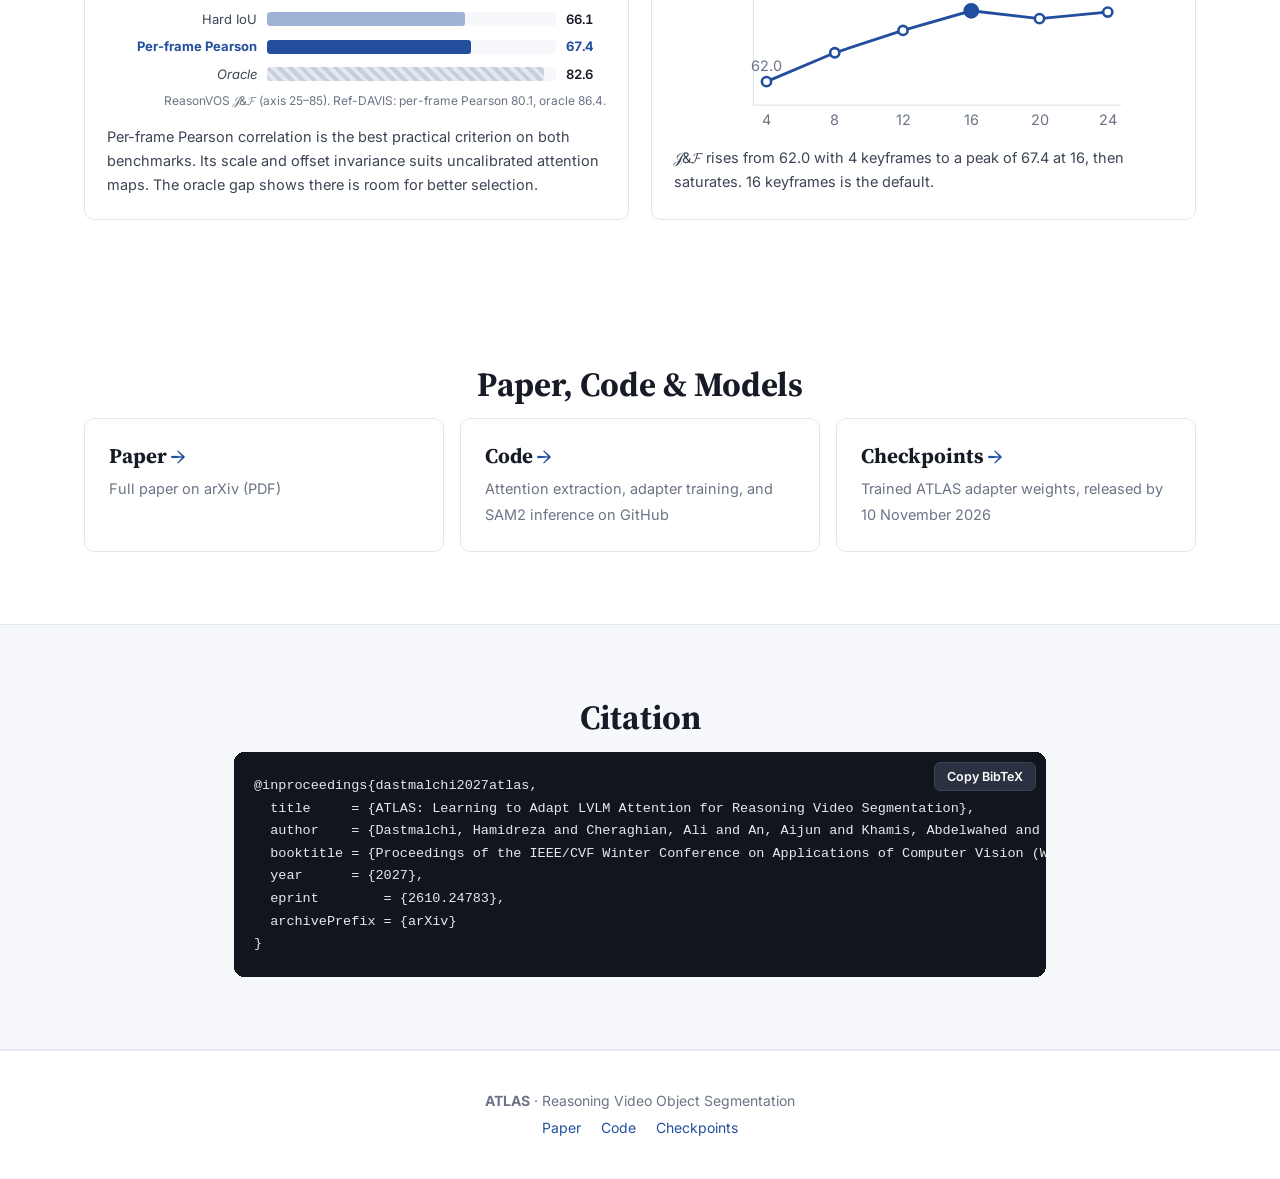
==== commit 39ffd377: "Link Code buttons to the ATLAS-CODE repository" ====
--- a/index.html
+++ b/index.html
@@ -61,7 +61,7 @@
     <div class="links">
       <a class="btn" href="https://arxiv.org/pdf/2610.24783"><svg viewBox="0 0 24 24" aria-hidden="true"><path d="M6 2h9l5 5v15H6z" fill="none" stroke="currentColor" stroke-width="1.8"/><path d="M14 2v6h6M9 13h8M9 17h8" stroke="currentColor" stroke-width="1.8" fill="none"/></svg>Paper</a>
       <a class="btn" href="https://arxiv.org/abs/2610.24783"><svg viewBox="0 0 24 24" aria-hidden="true"><path d="M5 4l14 16M19 4L5 20" stroke="currentColor" stroke-width="2" fill="none" stroke-linecap="round"/></svg>arXiv</a>
-      <a class="btn" href="coming-soon.html?item=code"><svg viewBox="0 0 24 24" aria-hidden="true"><path fill="currentColor" d="M12 .5a11.5 11.5 0 0 0-3.6 22.4c.6.1.8-.3.8-.6v-2c-3.2.7-3.9-1.5-3.9-1.5-.5-1.3-1.3-1.7-1.3-1.7-1-.7.1-.7.1-.7 1.2.1 1.8 1.2 1.8 1.2 1 1.8 2.8 1.3 3.5 1 .1-.8.4-1.3.7-1.6-2.6-.3-5.3-1.3-5.3-5.7 0-1.3.5-2.3 1.2-3.1-.1-.3-.5-1.5.1-3.1 0 0 1-.3 3.2 1.2a11 11 0 0 1 5.8 0c2.2-1.5 3.2-1.2 3.2-1.2.6 1.6.2 2.8.1 3.1.8.8 1.2 1.8 1.2 3.1 0 4.4-2.7 5.4-5.3 5.7.4.4.8 1.1.8 2.2v3.3c0 .3.2.7.8.6A11.5 11.5 0 0 0 12 .5z"/></svg>Code</a>
+      <a class="btn" href="https://github.com/hamidreza-136/ATLAS-CODE"><svg viewBox="0 0 24 24" aria-hidden="true"><path fill="currentColor" d="M12 .5a11.5 11.5 0 0 0-3.6 22.4c.6.1.8-.3.8-.6v-2c-3.2.7-3.9-1.5-3.9-1.5-.5-1.3-1.3-1.7-1.3-1.7-1-.7.1-.7.1-.7 1.2.1 1.8 1.2 1.8 1.2 1 1.8 2.8 1.3 3.5 1 .1-.8.4-1.3.7-1.6-2.6-.3-5.3-1.3-5.3-5.7 0-1.3.5-2.3 1.2-3.1-.1-.3-.5-1.5.1-3.1 0 0 1-.3 3.2 1.2a11 11 0 0 1 5.8 0c2.2-1.5 3.2-1.2 3.2-1.2.6 1.6.2 2.8.1 3.1.8.8 1.2 1.8 1.2 3.1 0 4.4-2.7 5.4-5.3 5.7.4.4.8 1.1.8 2.2v3.3c0 .3.2.7.8.6A11.5 11.5 0 0 0 12 .5z"/></svg>Code</a>
       <a class="btn" href="coming-soon.html?item=checkpoints"><svg viewBox="0 0 24 24" aria-hidden="true"><path d="M12 3v12m0 0l-5-5m5 5l5-5M4 19h16" stroke="currentColor" stroke-width="2" fill="none" stroke-linecap="round" stroke-linejoin="round"/></svg>Checkpoints</a>
       <a class="btn ghost" href="assets/docs/atlas_supplementary.pdf" target="_blank" rel="noopener"><svg viewBox="0 0 24 24" aria-hidden="true"><path d="M4 6h16M4 12h16M4 18h10" stroke="currentColor" stroke-width="2" fill="none" stroke-linecap="round"/></svg>Supplementary</a>
     </div>
@@ -470,7 +470,7 @@
     <h2>Paper, Code &amp; Models</h2>
     <div class="res-grid">
       <a class="res" href="https://arxiv.org/pdf/2610.24783"><span class="res-k">Paper</span><span class="res-d">Full paper on arXiv (PDF)</span></a>
-      <a class="res" href="coming-soon.html?item=code"><span class="res-k">Code</span><span class="res-d">Attention extraction, adapter training, and SAM2 inference, released by 10 November 2026</span></a>
+      <a class="res" href="https://github.com/hamidreza-136/ATLAS-CODE"><span class="res-k">Code</span><span class="res-d">Attention extraction, adapter training, and SAM2 inference on GitHub</span></a>
       <a class="res" href="coming-soon.html?item=checkpoints"><span class="res-k">Checkpoints</span><span class="res-d">Trained ATLAS adapter weights, released by 10 November 2026</span></a>
     </div>
   </div>
@@ -499,7 +499,7 @@
 <footer class="footer">
   <div class="wrap">
     <p><b>ATLAS</b> · Reasoning Video Object Segmentation</p>
-    <p class="flinks"><a href="https://arxiv.org/pdf/2610.24783">Paper</a><a href="coming-soon.html?item=code">Code</a><a href="coming-soon.html?item=checkpoints">Checkpoints</a></p>
+    <p class="flinks"><a href="https://arxiv.org/pdf/2610.24783">Paper</a><a href="https://github.com/hamidreza-136/ATLAS-CODE">Code</a><a href="coming-soon.html?item=checkpoints">Checkpoints</a></p>
   </div>
 </footer>
 
